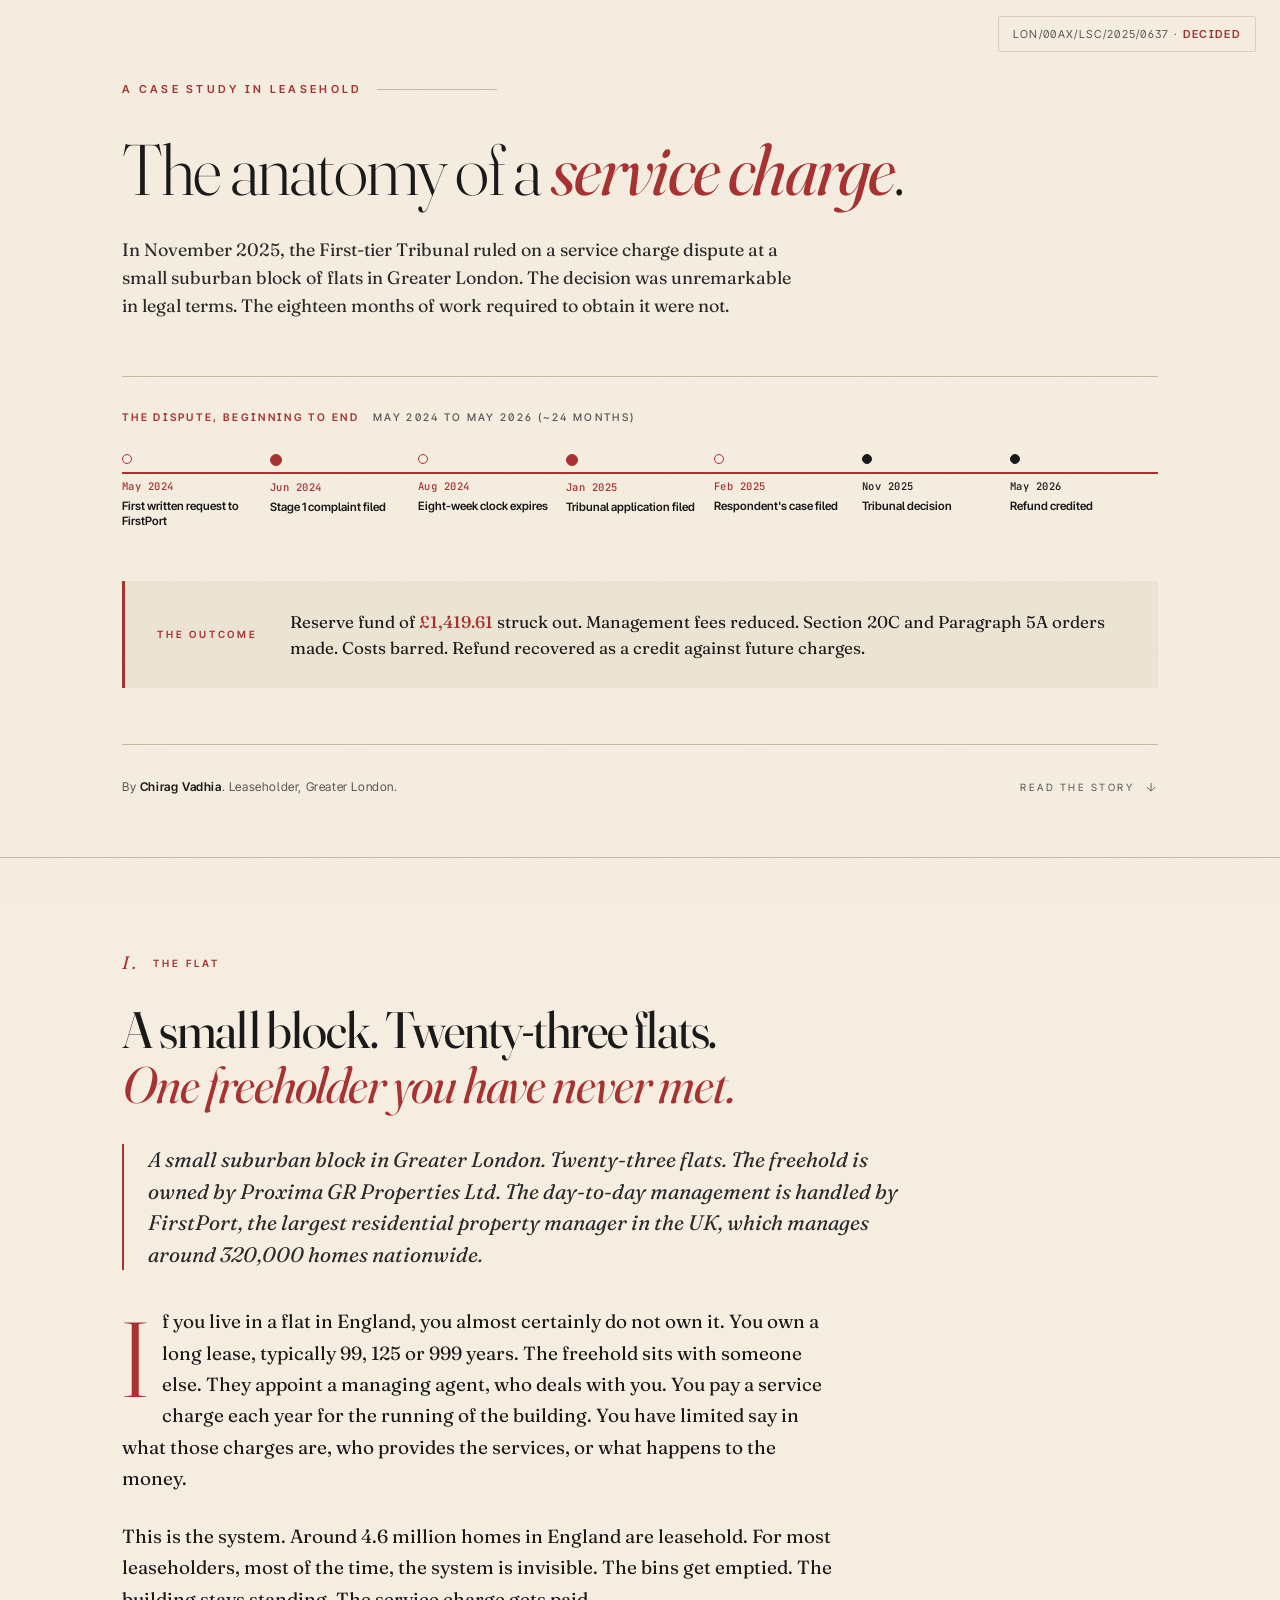
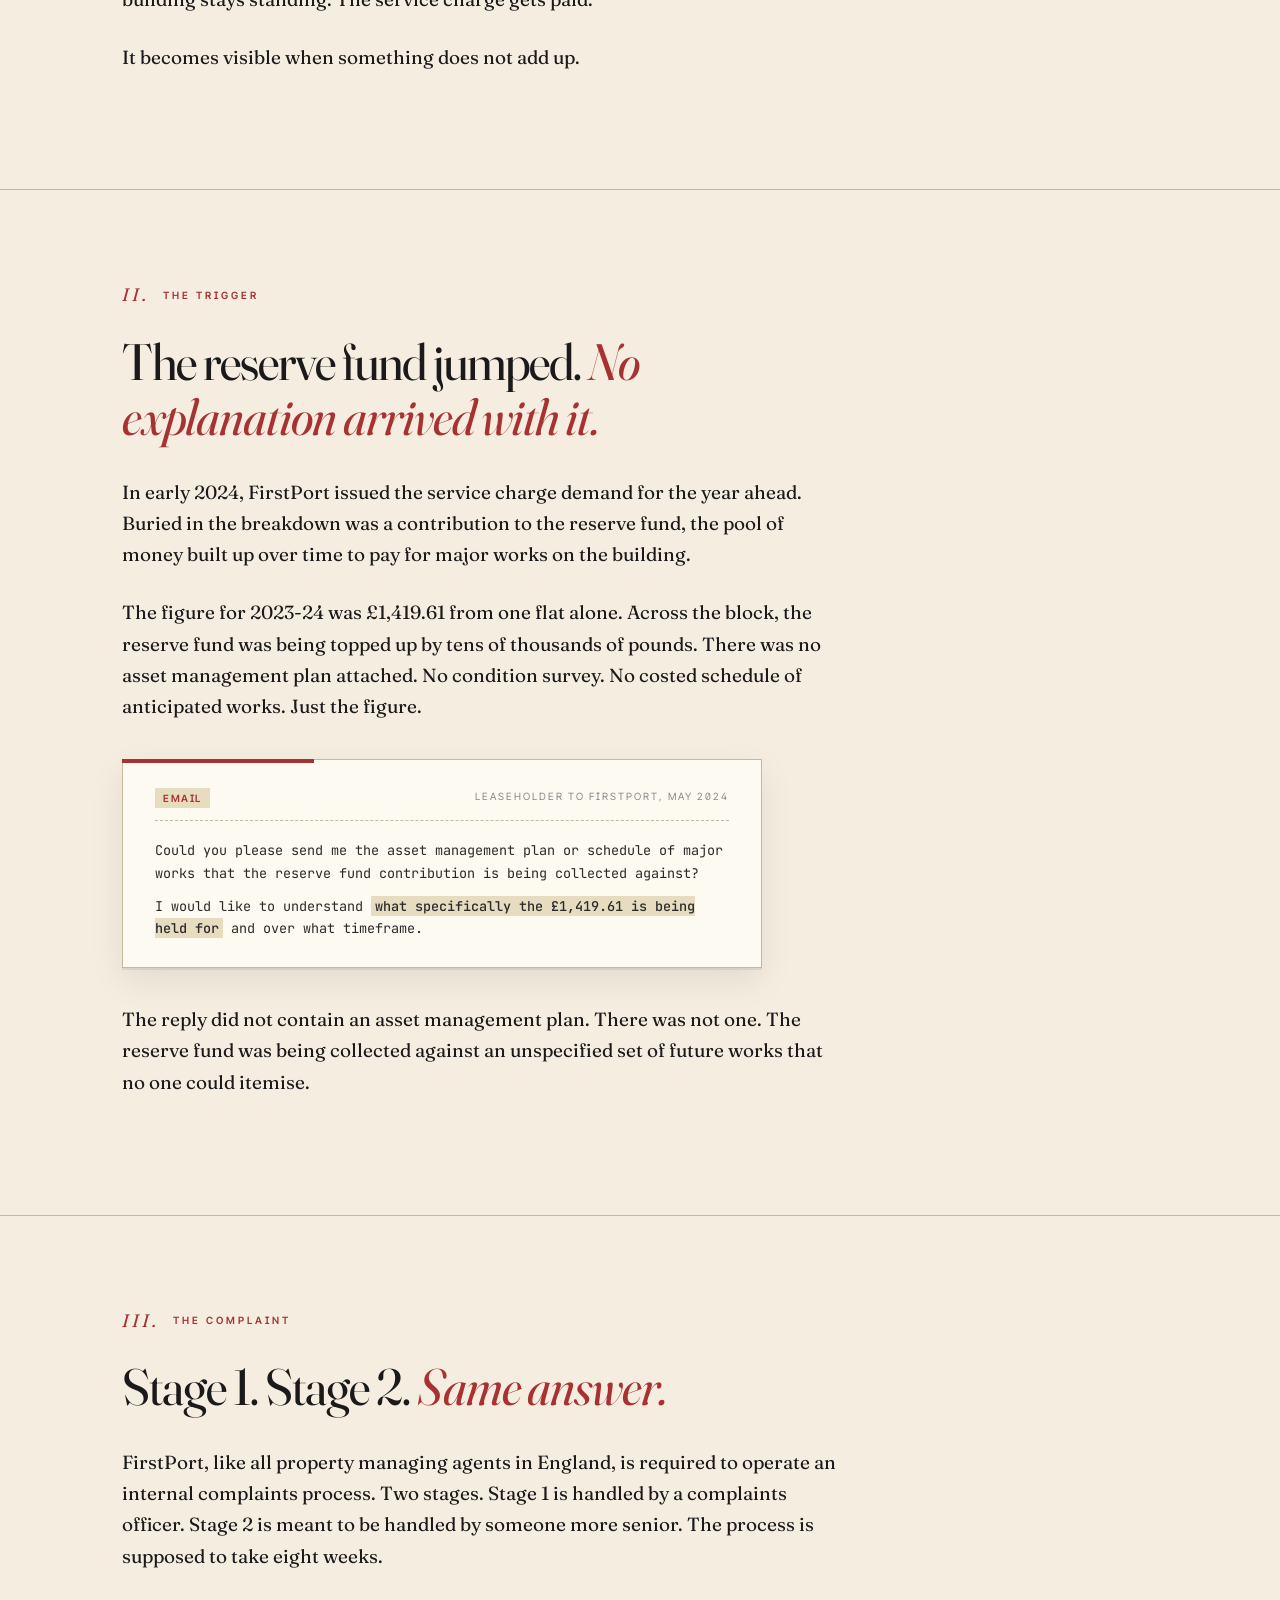
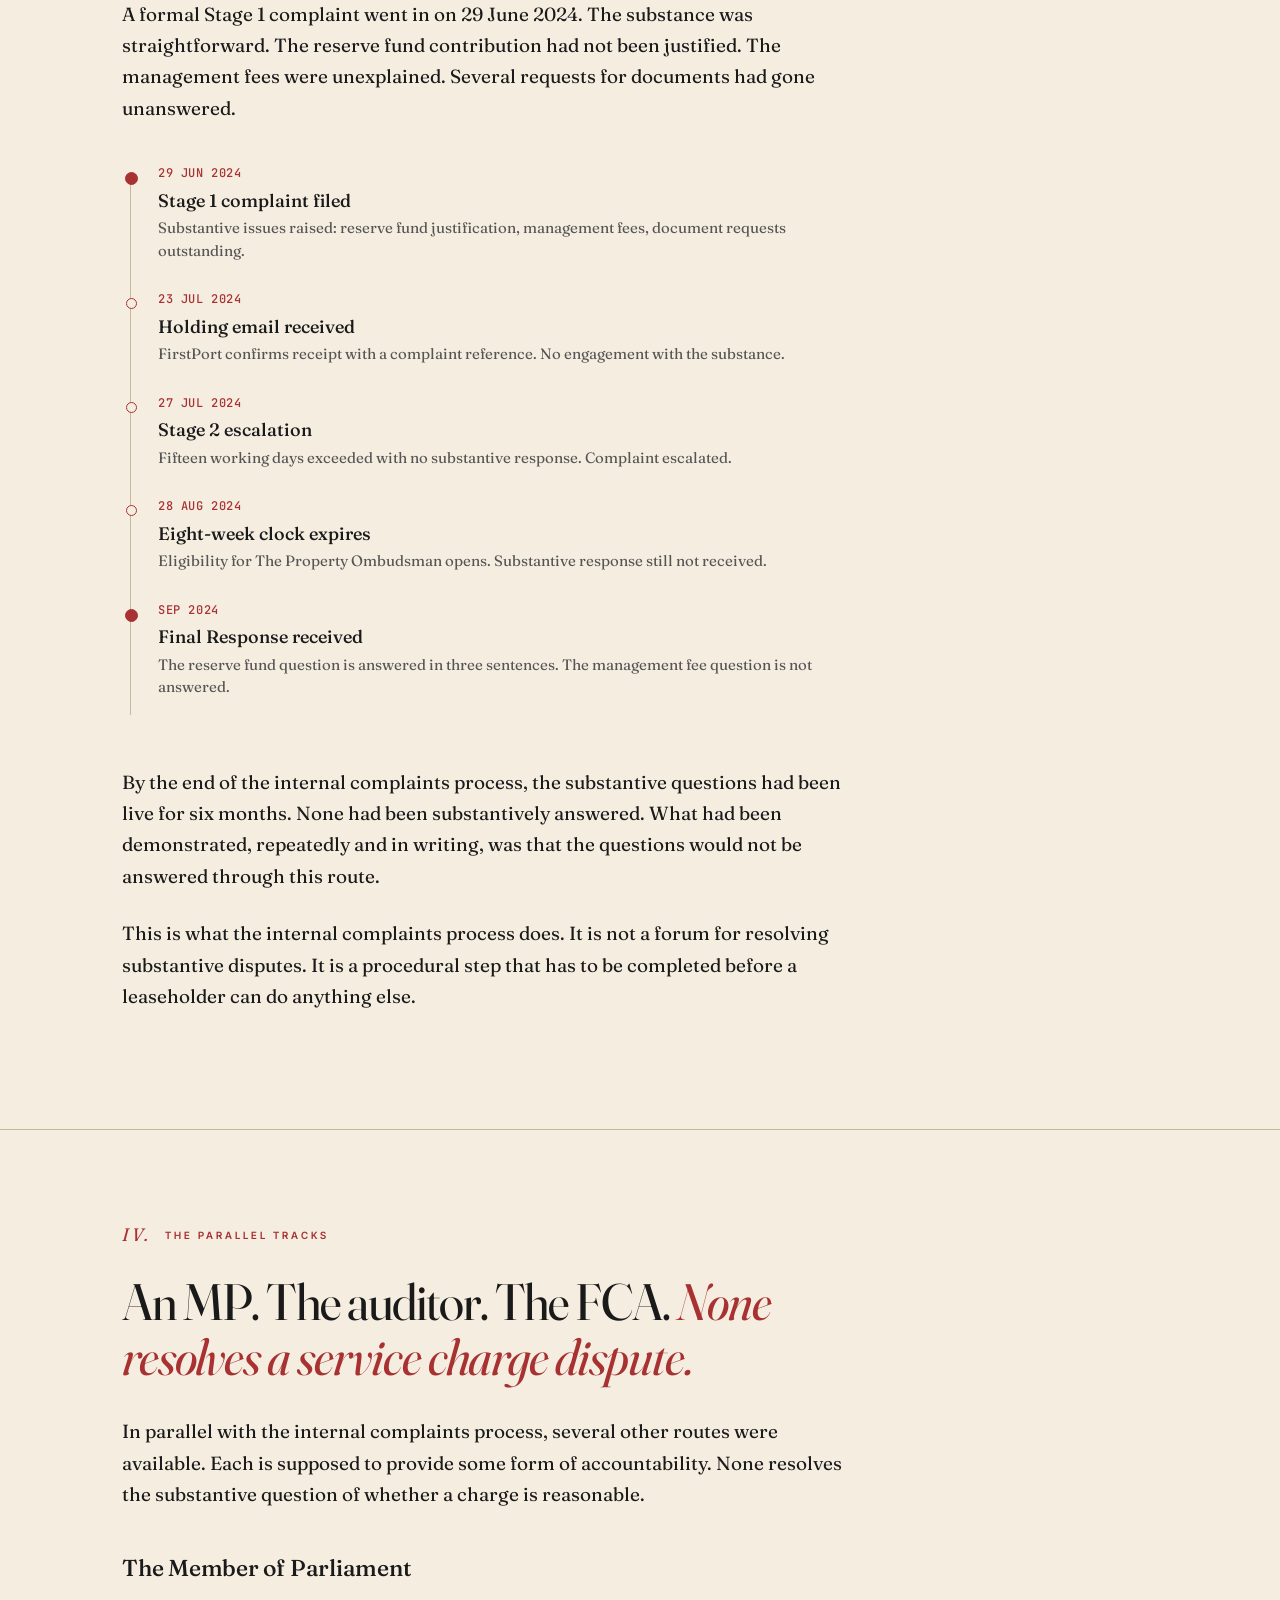
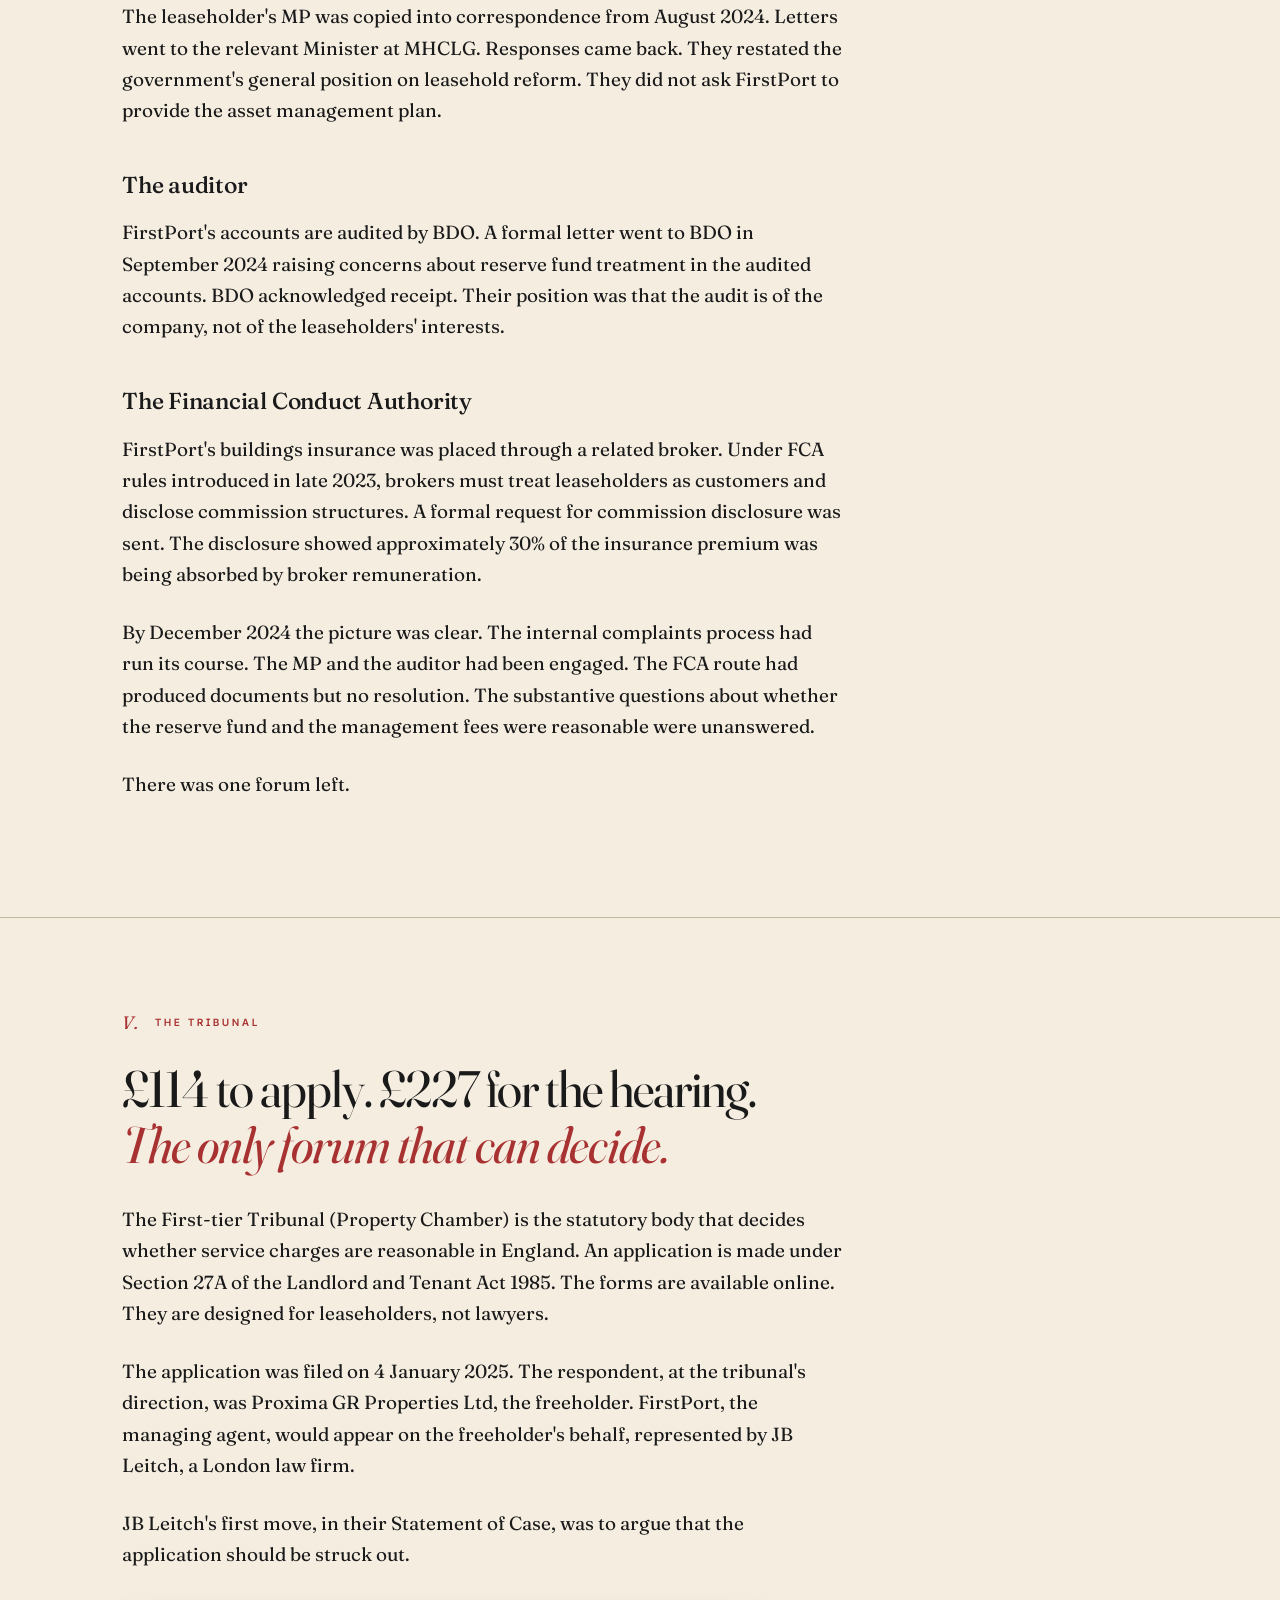
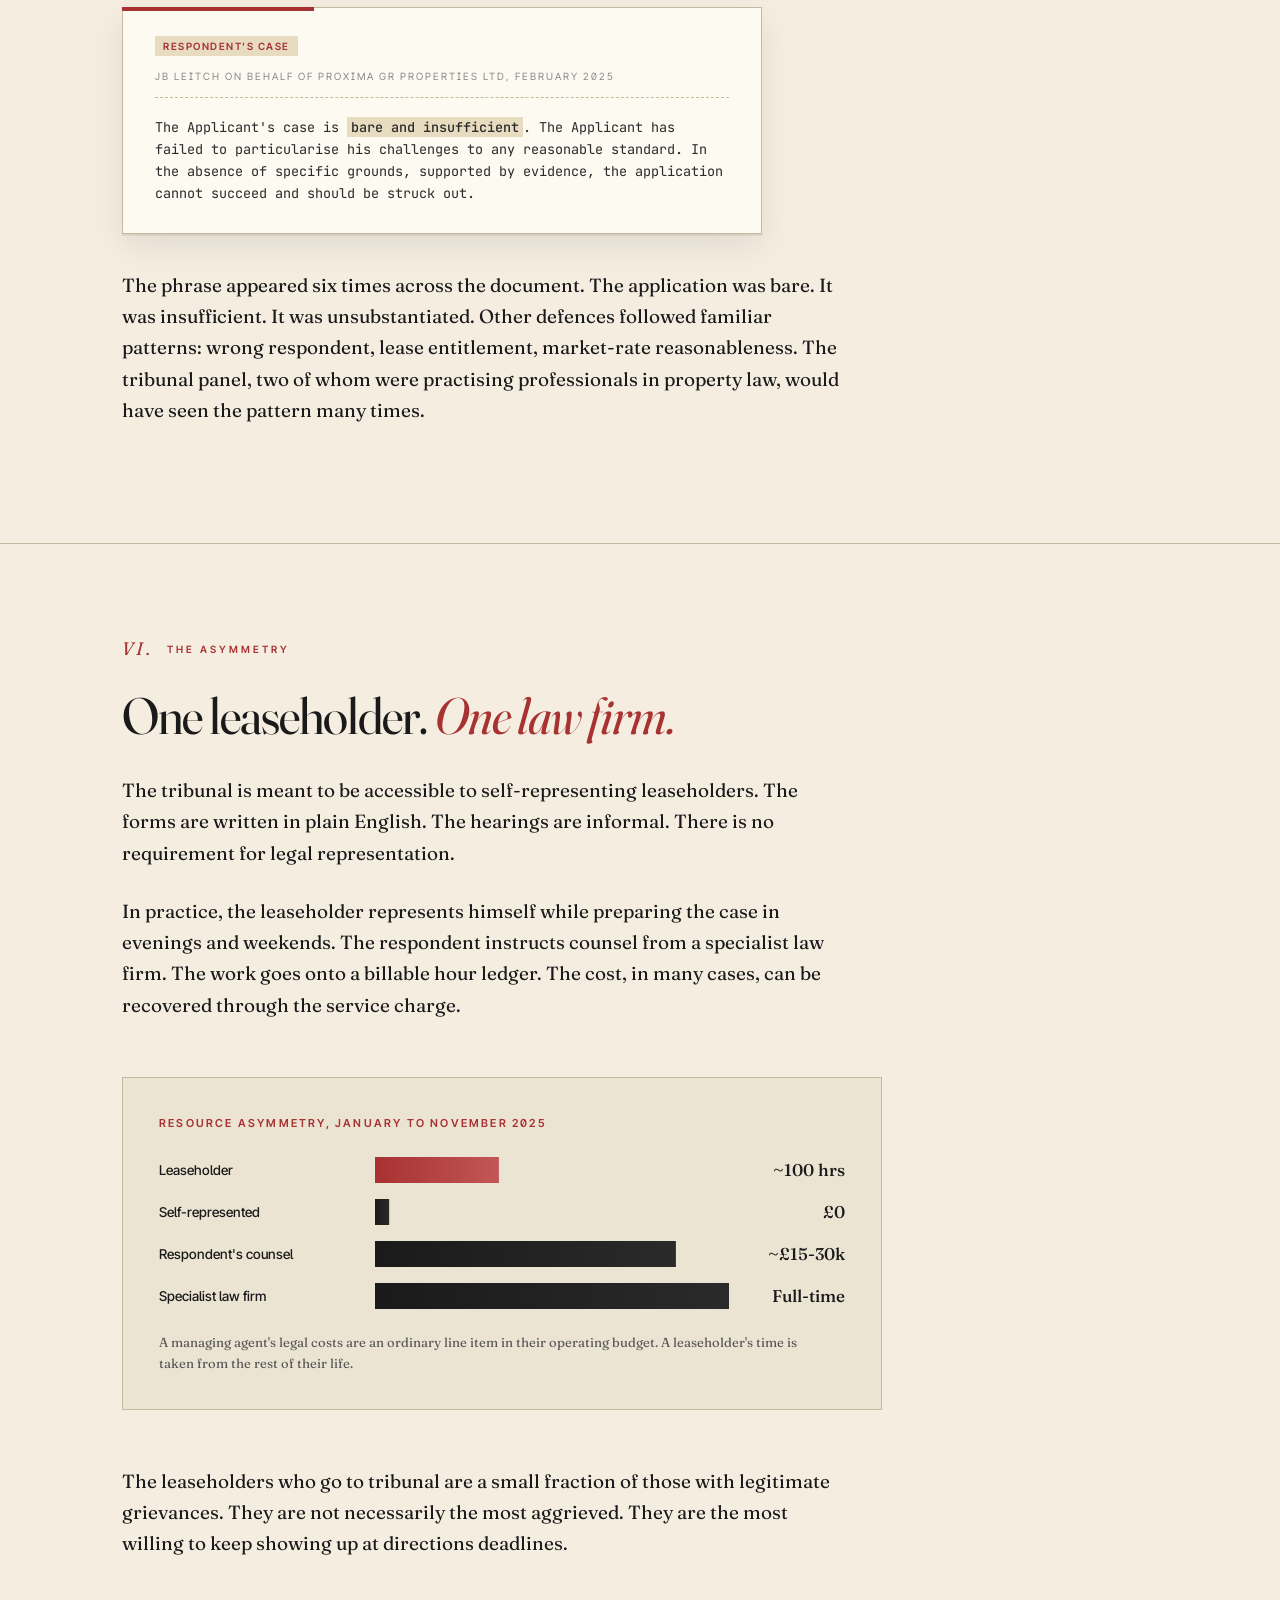
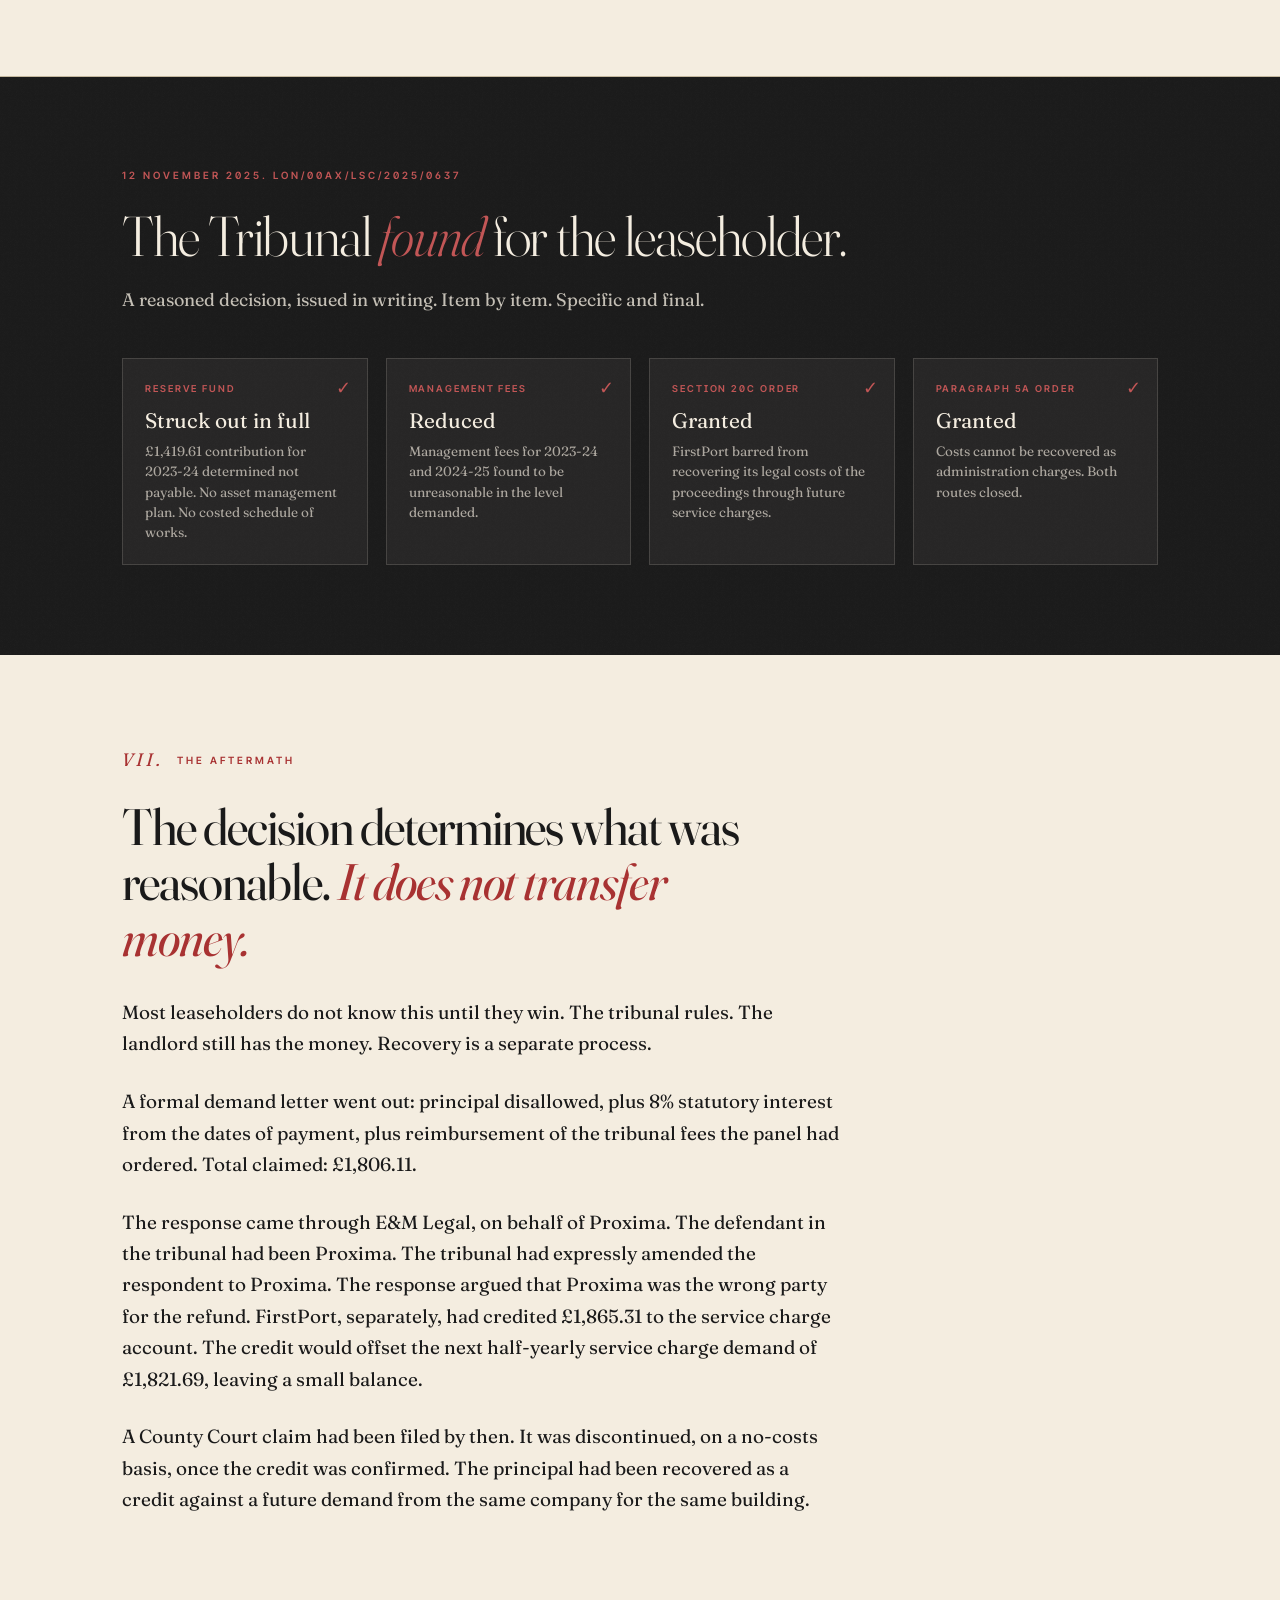
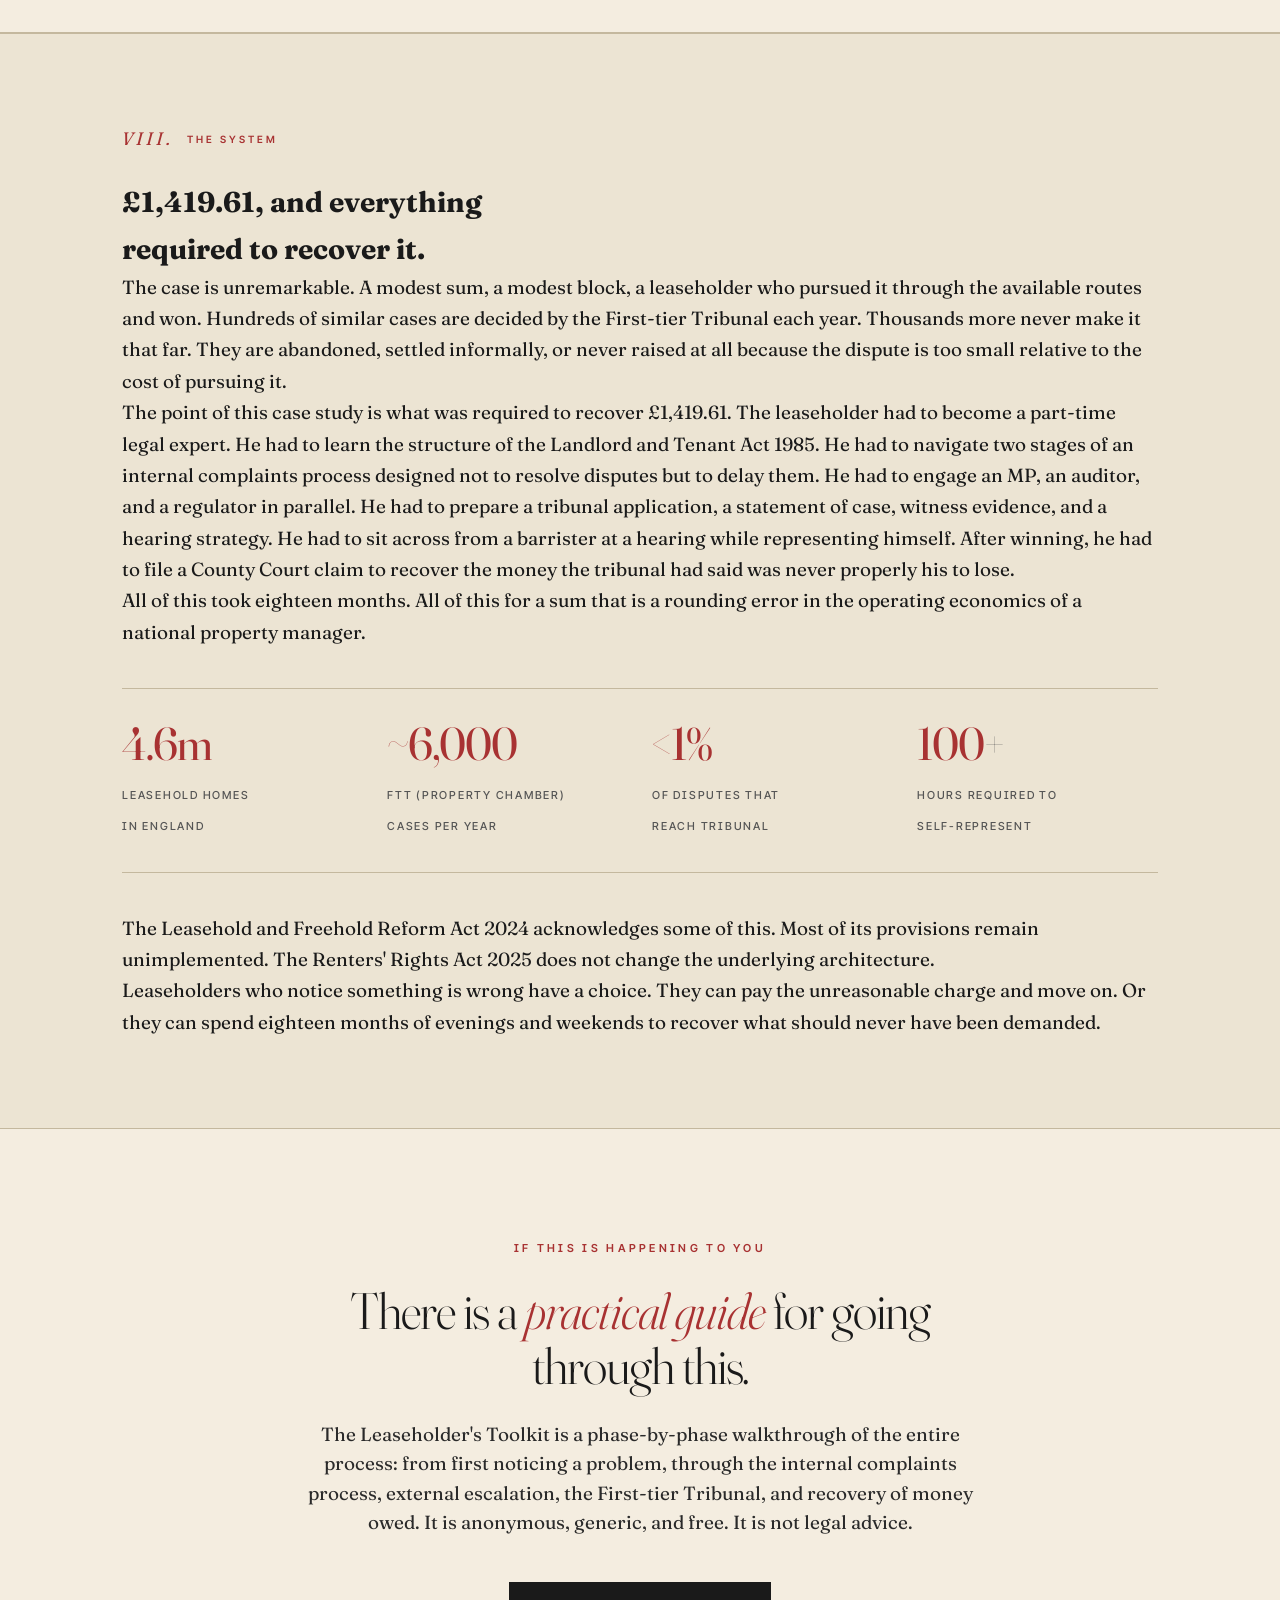
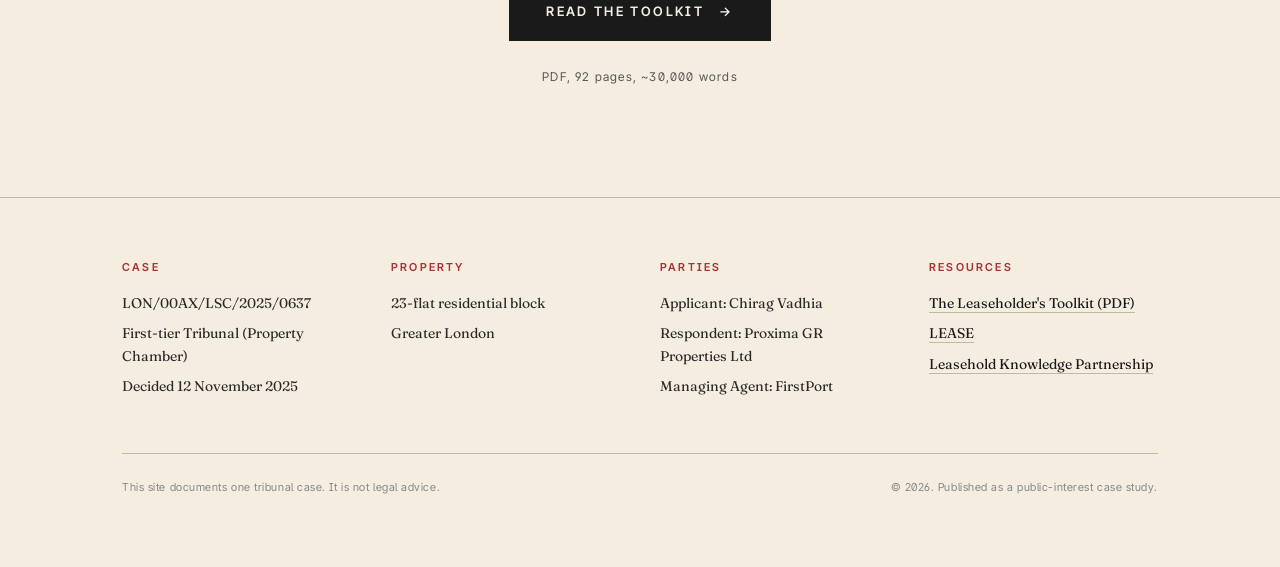
==== index.html @ 9896ccf7 "Initial website upload" ====
<!DOCTYPE html>
<html lang="en">
<head>
<meta charset="UTF-8">
<meta name="viewport" content="width=device-width, initial-scale=1.0">
<meta name="color-scheme" content="light">
<meta name="theme-color" content="#f4ede0">
<meta name="supported-color-schemes" content="light">
<title>The Anatomy of a Service Charge: Chirag Vadhia v Proxima GR Properties Ltd</title>
<meta name="description" content="A leaseholder, a managing agent, a tribunal. The 18-month story of one service charge dispute and what it reveals about leasehold in England.">

<link rel="preconnect" href="https://fonts.googleapis.com">
<link rel="preconnect" href="https://fonts.gstatic.com" crossorigin>
<link href="https://fonts.googleapis.com/css2?family=Fraunces:ital,opsz,wght@0,9..144,300;0,9..144,400;0,9..144,500;0,9..144,700;0,9..144,900;1,9..144,400&family=JetBrains+Mono:wght@400;500&family=Inter+Tight:wght@400;500;600;700&display=swap" rel="stylesheet">

<style>
:root {
  color-scheme: light only;
  --paper: #f4ede0;
  --paper-dim: #ece4d3;
  --ink: #1a1a1a;
  --ink-soft: #2a2a2a;
  --ink-fade: #555;
  --ink-faint: #888;
  --rule: #c4b89e;
  --rule-faint: #d8cfb8;
  --accent: #a83232;
  --accent-soft: #c25656;
  --highlight: #e8dcc0;
  --shadow: rgba(20, 15, 5, 0.08);
  --container: 1100px;
}

* { margin: 0; padding: 0; box-sizing: border-box; }

html {
  scroll-behavior: smooth;
  -webkit-font-smoothing: antialiased;
  -moz-osx-font-smoothing: grayscale;
  color-scheme: light only;
  background: #f4ede0;
}

body {
  font-family: 'Fraunces', Georgia, serif;
  background: #f4ede0;
  color: #1a1a1a;
  font-size: 19px;
  line-height: 1.65;
  font-weight: 400;
  font-feature-settings: "ss01", "ss02";
  overflow-x: hidden;
}

body::before {
  content: '';
  position: fixed;
  inset: 0;
  background-image: url("data:image/svg+xml,%3Csvg xmlns='http://www.w3.org/2000/svg' width='200' height='200'%3E%3Cfilter id='n'%3E%3CfeTurbulence baseFrequency='0.85' numOctaves='3' stitchTiles='stitch'/%3E%3CfeColorMatrix values='0 0 0 0 0.4 0 0 0 0 0.35 0 0 0 0 0.25 0 0 0 0.06 0'/%3E%3C/filter%3E%3Crect width='100%25' height='100%25' filter='url(%23n)'/%3E%3C/svg%3E");
  pointer-events: none;
  z-index: 1;
  opacity: 0.5;
}

.container {
  max-width: var(--container);
  margin: 0 auto;
  padding: 0 32px;
  position: relative;
  z-index: 2;
}

.progress-rail {
  position: fixed;
  top: 0; left: 0; right: 0;
  height: 2px;
  background: transparent;
  z-index: 100;
}

.progress-bar {
  height: 100%;
  background: var(--accent);
  width: 0%;
  transition: width 0.1s linear;
}

.nav {
  position: fixed;
  top: 16px;
  right: 24px;
  z-index: 50;
  font-family: 'Inter Tight', sans-serif;
  font-size: 11px;
  letter-spacing: 0.12em;
  text-transform: uppercase;
  color: var(--ink-fade);
  background: rgba(244, 237, 224, 0.85);
  backdrop-filter: blur(8px);
  padding: 8px 14px;
  border: 1px solid var(--rule-faint);
  border-radius: 2px;
}

.nav .case-ref { color: var(--accent); font-weight: 600; }

/* HERO with timeline at top */
.hero {
  padding: 80px 0 60px;
  position: relative;
  z-index: 2;
  border-bottom: 1px solid var(--rule);
}

.hero-eyebrow {
  font-family: 'Inter Tight', sans-serif;
  font-size: 11px;
  letter-spacing: 0.3em;
  text-transform: uppercase;
  color: var(--accent);
  margin-bottom: 36px;
  font-weight: 600;
  display: flex;
  align-items: center;
  gap: 14px;
}

.hero-eyebrow::after {
  content: '';
  flex: 1;
  height: 1px;
  background: var(--rule);
  max-width: 120px;
}

.hero h1 {
  font-family: 'Fraunces', serif;
  font-size: clamp(40px, 5.6vw, 84px);
  font-weight: 300;
  line-height: 0.98;
  letter-spacing: -0.025em;
  margin-bottom: 32px;
  font-variation-settings: "opsz" 144;
  max-width: 22ch;
}

.hero h1 .em {
  font-style: italic;
  font-weight: 400;
  color: var(--accent);
}

.hero-deck {
  font-size: clamp(17px, 1.4vw, 21px);
  line-height: 1.55;
  max-width: 56ch;
  color: var(--ink-soft);
  font-weight: 400;
  margin-bottom: 56px;
}

/* HORIZONTAL TIMELINE */
.hero-timeline {
  margin: 56px 0 44px;
  padding-top: 32px;
  border-top: 1px solid var(--rule);
}

.hero-timeline-label {
  font-family: 'Inter Tight', sans-serif;
  font-size: 10.5px;
  letter-spacing: 0.22em;
  text-transform: uppercase;
  color: var(--accent);
  font-weight: 600;
  margin-bottom: 28px;
  display: flex;
  align-items: center;
  gap: 14px;
  flex-wrap: wrap;
}

.hero-timeline-label .duration {
  color: var(--ink-fade);
  font-weight: 500;
}

.htl-track {
  position: relative;
  padding: 0 0 8px;
}

.htl-line {
  position: absolute;
  top: 18px;
  left: 0;
  right: 0;
  height: 2px;
  background: var(--rule);
}

.htl-line-progress {
  position: absolute;
  top: 18px;
  left: 0;
  height: 2px;
  background: var(--accent);
  width: 0;
  transition: width 1.6s cubic-bezier(0.16, 1, 0.3, 1) 0.4s;
}

.htl-events {
  display: grid;
  grid-template-columns: repeat(7, 1fr);
  position: relative;
  gap: 0;
}

.htl-event {
  position: relative;
  padding-top: 0;
  text-align: left;
  opacity: 0;
  transform: translateY(8px);
  transition: opacity 0.6s ease, transform 0.6s ease;
}

.htl-track.active .htl-event { opacity: 1; transform: translateY(0); }

.htl-track.active .htl-event:nth-child(1) { transition-delay: 0.6s; }
.htl-track.active .htl-event:nth-child(2) { transition-delay: 0.8s; }
.htl-track.active .htl-event:nth-child(3) { transition-delay: 1.0s; }
.htl-track.active .htl-event:nth-child(4) { transition-delay: 1.2s; }
.htl-track.active .htl-event:nth-child(5) { transition-delay: 1.4s; }
.htl-track.active .htl-event:nth-child(6) { transition-delay: 1.6s; }
.htl-track.active .htl-event:nth-child(7) { transition-delay: 1.8s; }

.htl-dot {
  width: 10px;
  height: 10px;
  border-radius: 50%;
  background: var(--paper);
  border: 1.5px solid var(--accent);
  margin-bottom: 14px;
  margin-left: 0;
  position: relative;
  z-index: 2;
}

.htl-event.major .htl-dot {
  background: var(--accent);
  width: 12px;
  height: 12px;
  margin-bottom: 13px;
}

.htl-event.outcome .htl-dot {
  background: var(--ink);
  border-color: var(--ink);
}

.htl-date {
  font-family: 'JetBrains Mono', monospace;
  font-size: 10.5px;
  color: var(--accent);
  font-weight: 500;
  letter-spacing: 0.04em;
  margin-bottom: 4px;
  display: block;
}

.htl-event.outcome .htl-date { color: var(--ink); }

.htl-event-label {
  font-family: 'Inter Tight', sans-serif;
  font-size: 11.5px;
  font-weight: 600;
  line-height: 1.3;
  color: var(--ink);
  padding-right: 16px;
}

.hero-conclusion {
  margin-top: 8px;
  padding: 28px 32px;
  background: var(--paper-dim);
  border-left: 3px solid var(--accent);
  display: grid;
  grid-template-columns: auto 1fr;
  gap: 32px;
  align-items: center;
}

.hero-conclusion-label {
  font-family: 'Inter Tight', sans-serif;
  font-size: 10px;
  letter-spacing: 0.28em;
  text-transform: uppercase;
  color: var(--accent);
  font-weight: 600;
}

.hero-conclusion-text {
  font-family: 'Fraunces', serif;
  font-size: 17px;
  line-height: 1.5;
  color: var(--ink);
  font-weight: 400;
}

.hero-conclusion-text .figure {
  color: var(--accent);
  font-weight: 500;
}

.hero-byline {
  margin-top: 56px;
  padding-top: 32px;
  border-top: 1px solid var(--rule);
  font-family: 'Inter Tight', sans-serif;
  font-size: 12px;
  letter-spacing: 0.05em;
  color: var(--ink-fade);
  display: flex;
  justify-content: space-between;
  flex-wrap: wrap;
  gap: 16px;
  align-items: center;
}

.hero-byline strong { color: var(--ink); font-weight: 600; }

.scroll-cue {
  font-family: 'Inter Tight', sans-serif;
  font-size: 10px;
  letter-spacing: 0.25em;
  text-transform: uppercase;
  color: var(--ink-fade);
  display: flex;
  align-items: center;
  gap: 10px;
  animation: pulse 2.4s ease-in-out infinite;
}

.scroll-cue svg { width: 14px; height: 14px; }

@keyframes pulse {
  0%, 100% { opacity: 0.4; }
  50% { opacity: 1; }
}

/* ARTICLE BODY */
.section {
  padding: 90px 0;
  position: relative;
  z-index: 2;
  border-bottom: 1px solid var(--rule);
}

.section.tight { padding: 60px 0; }

.section-mark {
  font-family: 'Inter Tight', sans-serif;
  font-size: 10px;
  letter-spacing: 0.3em;
  text-transform: uppercase;
  color: var(--accent);
  font-weight: 600;
  margin-bottom: 24px;
  display: flex;
  align-items: center;
  gap: 14px;
}

.section-mark .num {
  font-family: 'Fraunces', serif;
  font-style: italic;
  font-size: 18px;
  font-weight: 400;
  color: var(--accent);
}

.section h2 {
  font-family: 'Fraunces', serif;
  font-size: clamp(32px, 4vw, 52px);
  font-weight: 400;
  line-height: 1.08;
  letter-spacing: -0.02em;
  margin-bottom: 32px;
  max-width: 22ch;
  font-variation-settings: "opsz" 144;
}

.section h2 em { font-style: italic; color: var(--accent); }

.section h3 {
  font-family: 'Fraunces', serif;
  font-size: clamp(20px, 1.8vw, 26px);
  font-weight: 500;
  line-height: 1.25;
  margin-top: 44px;
  margin-bottom: 18px;
  letter-spacing: -0.01em;
  max-width: 30ch;
}

.section .lede {
  font-size: 21px;
  line-height: 1.5;
  font-weight: 400;
  font-style: italic;
  max-width: 38em;
  color: var(--ink-soft);
  margin-bottom: 36px;
  border-left: 2px solid var(--accent);
  padding-left: 24px;
}

.section p {
  max-width: 38em;
  margin-bottom: 1.4em;
  font-size: 19px;
  line-height: 1.65;
}

.section p strong { font-weight: 600; }
.section p em { font-style: italic; }

.section p a {
  color: var(--accent);
  text-decoration: none;
  border-bottom: 1px solid var(--accent-soft);
  transition: background 0.2s;
}

.section p a:hover { background: var(--highlight); }

.dropcap::first-letter {
  font-family: 'Fraunces', serif;
  font-size: 5.6em;
  font-weight: 300;
  float: left;
  line-height: 0.85;
  margin: 8px 12px 0 -2px;
  color: var(--accent);
  font-variation-settings: "opsz" 144;
}

/* DOCUMENT CARDS */
.doc-card {
  background: #fdfaf2;
  border: 1px solid var(--rule);
  box-shadow: 0 2px 0 var(--shadow), 0 12px 32px var(--shadow);
  padding: 28px 32px;
  margin: 36px 0;
  max-width: 640px;
  position: relative;
  font-family: 'JetBrains Mono', monospace;
  font-size: 13.5px;
  line-height: 1.65;
  color: var(--ink-soft);
}

.doc-card::before {
  content: '';
  position: absolute;
  top: -1px; left: -1px; right: -1px;
  height: 4px;
  background: linear-gradient(90deg, var(--accent) 0%, var(--accent) 30%, transparent 30%);
}

.doc-card .doc-meta {
  font-family: 'Inter Tight', sans-serif;
  font-size: 10px;
  letter-spacing: 0.2em;
  text-transform: uppercase;
  color: var(--ink-faint);
  margin-bottom: 18px;
  padding-bottom: 12px;
  border-bottom: 1px dashed var(--rule);
  display: flex;
  justify-content: space-between;
  flex-wrap: wrap;
  gap: 12px;
}

.doc-card .doc-meta .doc-tag {
  background: var(--highlight);
  padding: 2px 8px;
  font-weight: 600;
  color: var(--accent);
  letter-spacing: 0.15em;
}

.doc-card p { margin-bottom: 0.8em; max-width: none; font-size: 13.5px; }
.doc-card p:last-child { margin-bottom: 0; }

.doc-card .highlight-text {
  background: var(--highlight);
  padding: 1px 4px;
  font-weight: 500;
}

/* STATS / FIGURE BLOCKS */
.fig-row {
  display: grid;
  grid-template-columns: repeat(auto-fit, minmax(180px, 1fr));
  gap: 24px;
  margin: 40px 0;
  padding: 32px 0;
  border-top: 1px solid var(--rule);
  border-bottom: 1px solid var(--rule);
}

.fig { font-family: 'Fraunces', serif; }

.fig .figure {
  font-size: clamp(36px, 3.6vw, 48px);
  font-weight: 400;
  line-height: 1;
  letter-spacing: -0.02em;
  display: block;
  margin-bottom: 10px;
  color: var(--accent);
  font-variation-settings: "opsz" 144;
}

.fig .label {
  font-family: 'Inter Tight', sans-serif;
  font-size: 11px;
  letter-spacing: 0.16em;
  text-transform: uppercase;
  color: var(--ink-fade);
  font-weight: 500;
  line-height: 1.4;
}

/* VERTICAL TIMELINE (in body) */
.timeline {
  margin: 40px 0;
  position: relative;
  max-width: 720px;
}

.timeline::before {
  content: '';
  position: absolute;
  left: 8px;
  top: 12px;
  bottom: 12px;
  width: 1px;
  background: var(--rule);
}

.tl-item {
  position: relative;
  padding-left: 36px;
  padding-bottom: 28px;
}

.tl-item::before {
  content: '';
  position: absolute;
  left: 4px;
  top: 8px;
  width: 9px;
  height: 9px;
  border-radius: 50%;
  background: var(--paper);
  border: 1.5px solid var(--accent);
}

.tl-item.major::before {
  background: var(--accent);
  width: 11px;
  height: 11px;
  left: 3px;
}

.tl-date {
  font-family: 'JetBrains Mono', monospace;
  font-size: 12px;
  color: var(--accent);
  font-weight: 500;
  letter-spacing: 0.05em;
  margin-bottom: 4px;
  display: block;
}

.tl-event {
  font-family: 'Fraunces', serif;
  font-size: 18px;
  line-height: 1.4;
  font-weight: 500;
  margin-bottom: 4px;
}

.tl-detail {
  font-size: 15px;
  color: var(--ink-fade);
  line-height: 1.5;
}

/* ASYMMETRY */
.asymmetry {
  margin: 56px 0;
  padding: 36px;
  background: var(--paper-dim);
  border: 1px solid var(--rule);
  position: relative;
  max-width: 760px;
}

.asym-title {
  font-family: 'Inter Tight', sans-serif;
  font-size: 11px;
  letter-spacing: 0.2em;
  text-transform: uppercase;
  color: var(--accent);
  font-weight: 600;
  margin-bottom: 24px;
}

.asym-row {
  display: grid;
  grid-template-columns: 200px 1fr 100px;
  gap: 16px;
  align-items: center;
  margin-bottom: 14px;
  font-family: 'Inter Tight', sans-serif;
}

.asym-label {
  font-size: 13.5px;
  font-weight: 500;
  color: var(--ink);
}

.asym-bar {
  height: 26px;
  background: linear-gradient(90deg, var(--accent), var(--accent-soft));
  position: relative;
  transform-origin: left;
  transform: scaleX(0);
  transition: transform 1.4s cubic-bezier(0.16, 1, 0.3, 1);
}

.asym-bar.them {
  background: linear-gradient(90deg, var(--ink), var(--ink-soft));
}

.asym-row.visible .asym-bar { transform: scaleX(var(--scale, 1)); }

.asym-figure {
  font-family: 'Fraunces', serif;
  font-size: 17px;
  font-weight: 500;
  color: var(--ink);
  text-align: right;
}

.asym-caption {
  font-size: 13px;
  color: var(--ink-fade);
  margin-top: 22px;
  line-height: 1.55;
  max-width: 50em;
  font-family: 'Fraunces', serif;
}

/* DECISION BLOCK */
.decision {
  background: var(--ink);
  color: var(--paper);
  padding: 90px 0;
  position: relative;
  z-index: 2;
}

.decision::before {
  content: '';
  position: absolute;
  inset: 0;
  background-image: url("data:image/svg+xml,%3Csvg xmlns='http://www.w3.org/2000/svg' width='200' height='200'%3E%3Cfilter id='n'%3E%3CfeTurbulence baseFrequency='0.85' numOctaves='3' stitchTiles='stitch'/%3E%3CfeColorMatrix values='0 0 0 0 1 0 0 0 0 1 0 0 0 0 1 0 0 0 0.04 0'/%3E%3C/filter%3E%3Crect width='100%25' height='100%25' filter='url(%23n)'/%3E%3C/svg%3E");
  pointer-events: none;
  opacity: 0.6;
}

.decision-mark {
  font-family: 'Inter Tight', sans-serif;
  font-size: 10px;
  letter-spacing: 0.3em;
  text-transform: uppercase;
  color: var(--accent-soft);
  font-weight: 600;
  margin-bottom: 22px;
  position: relative;
}

.decision h2 {
  font-family: 'Fraunces', serif;
  font-size: clamp(34px, 4.4vw, 56px);
  font-weight: 300;
  line-height: 1.08;
  letter-spacing: -0.02em;
  margin-bottom: 20px;
  font-variation-settings: "opsz" 144;
  position: relative;
  max-width: 24ch;
}

.decision h2 em {
  font-style: italic;
  color: var(--accent-soft);
}

.decision-deck {
  font-size: 18px;
  line-height: 1.55;
  max-width: 38em;
  color: rgba(244, 237, 224, 0.78);
  margin-bottom: 44px;
  position: relative;
}

.findings {
  display: grid;
  grid-template-columns: repeat(auto-fit, minmax(240px, 1fr));
  gap: 18px;
  position: relative;
}

.finding {
  background: rgba(244, 237, 224, 0.05);
  border: 1px solid rgba(244, 237, 224, 0.15);
  padding: 22px;
  position: relative;
}

.finding::before {
  content: '✓';
  position: absolute;
  top: 14px;
  right: 16px;
  font-family: 'Fraunces', serif;
  font-size: 18px;
  color: var(--accent-soft);
}

.finding-tag {
  font-family: 'Inter Tight', sans-serif;
  font-size: 9.5px;
  letter-spacing: 0.2em;
  text-transform: uppercase;
  color: var(--accent-soft);
  font-weight: 600;
  margin-bottom: 10px;
}

.finding-headline {
  font-family: 'Fraunces', serif;
  font-size: 21px;
  line-height: 1.25;
  font-weight: 400;
  margin-bottom: 8px;
}

.finding-detail {
  font-size: 13.5px;
  line-height: 1.5;
  color: rgba(244, 237, 224, 0.65);
}

/* SYSTEM SECTION */
.system {
  background: var(--paper-dim);
  padding: 90px 0;
  position: relative;
  z-index: 2;
  border-top: 1px solid var(--rule);
  border-bottom: 1px solid var(--rule);
}

.system h2 { max-width: 18ch; }

/* CTA */
.cta-section {
  padding: 110px 0;
  text-align: center;
  position: relative;
  z-index: 2;
}

.cta-mark {
  font-family: 'Inter Tight', sans-serif;
  font-size: 11px;
  letter-spacing: 0.3em;
  text-transform: uppercase;
  color: var(--accent);
  font-weight: 600;
  margin-bottom: 26px;
}

.cta-section h2 {
  font-family: 'Fraunces', serif;
  font-size: clamp(32px, 4vw, 52px);
  font-weight: 300;
  line-height: 1.08;
  letter-spacing: -0.02em;
  margin: 0 auto 26px;
  max-width: 22ch;
  font-variation-settings: "opsz" 144;
}

.cta-section h2 em {
  font-style: italic;
  color: var(--accent);
}

.cta-section p {
  font-size: 19px;
  line-height: 1.55;
  max-width: 36em;
  margin: 0 auto 44px;
  color: var(--ink-soft);
}

.cta-button {
  display: inline-block;
  font-family: 'Inter Tight', sans-serif;
  font-size: 13px;
  letter-spacing: 0.18em;
  text-transform: uppercase;
  font-weight: 600;
  padding: 18px 36px;
  background: var(--ink);
  color: var(--paper);
  text-decoration: none;
  border: 1px solid var(--ink);
  transition: all 0.2s;
  position: relative;
}

.cta-button:hover {
  background: var(--accent);
  border-color: var(--accent);
}

.cta-button .arrow {
  display: inline-block;
  margin-left: 10px;
  transition: transform 0.2s;
}

.cta-button:hover .arrow { transform: translateX(4px); }

.cta-secondary {
  display: block;
  margin-top: 26px;
  font-family: 'Inter Tight', sans-serif;
  font-size: 12px;
  letter-spacing: 0.1em;
  color: var(--ink-fade);
  text-decoration: none;
}

.cta-secondary:hover { color: var(--accent); }

/* FOOTER */
footer {
  padding: 60px 0 70px;
  border-top: 1px solid var(--rule);
  background: var(--paper);
  position: relative;
  z-index: 2;
}

footer .foot-grid {
  display: grid;
  grid-template-columns: repeat(auto-fit, minmax(220px, 1fr));
  gap: 40px;
  margin-bottom: 48px;
}

footer h4 {
  font-family: 'Inter Tight', sans-serif;
  font-size: 11px;
  letter-spacing: 0.2em;
  text-transform: uppercase;
  color: var(--accent);
  font-weight: 600;
  margin-bottom: 16px;
}

footer p, footer li {
  font-size: 14px;
  line-height: 1.6;
  color: var(--ink-soft);
  margin-bottom: 8px;
  list-style: none;
}

footer a {
  color: var(--ink);
  text-decoration: none;
  border-bottom: 1px solid var(--rule);
}

footer a:hover {
  color: var(--accent);
  border-color: var(--accent);
}

.foot-rule {
  font-family: 'Inter Tight', sans-serif;
  font-size: 11px;
  color: var(--ink-faint);
  letter-spacing: 0.05em;
  padding-top: 24px;
  border-top: 1px solid var(--rule);
  display: flex;
  justify-content: space-between;
  flex-wrap: wrap;
  gap: 16px;
}

/* ANIMATIONS */
.reveal {
  opacity: 0;
  transform: translateY(24px);
  transition: opacity 0.9s cubic-bezier(0.16, 1, 0.3, 1), transform 0.9s cubic-bezier(0.16, 1, 0.3, 1);
}

.reveal.visible { opacity: 1; transform: translateY(0); }

@media (max-width: 760px) {
  body { font-size: 17px; }
  .container { padding: 0 22px; }
  .section { padding: 60px 0; }
  .hero { padding: 50px 0 60px; }
  .hero h1 { font-size: 38px; max-width: 100%; }
  .hero-deck { font-size: 16px; }
  .section h2 { font-size: 30px; }
  .section p { font-size: 17px; }
  .nav { display: none; }
  .doc-card { padding: 20px; font-size: 12px; }
  .decision { padding: 60px 0; }
  .system { padding: 60px 0; }
  .asymmetry { padding: 22px; }
  .asym-row { grid-template-columns: 1fr; gap: 6px; }
  .asym-bar { height: 18px; }
  .asym-figure { text-align: left; }
  .cta-section { padding: 70px 0; }
  .htl-events { grid-template-columns: 1fr; gap: 20px; }
  .htl-line, .htl-line-progress { display: none; }
  .htl-event { padding-left: 22px; position: relative; }
  .htl-event .htl-dot { position: absolute; left: 0; top: 4px; margin: 0; }
  .hero-conclusion { grid-template-columns: 1fr; gap: 14px; padding: 22px; }
  .hero-byline { font-size: 11px; }
}

@media (min-width: 761px) and (max-width: 1100px) {
  .htl-event-label { font-size: 10.5px; padding-right: 8px; }
}

::selection { background: var(--accent); color: var(--paper); }

/* Force light styling regardless of user system preference.
   The design is built around cream paper. iOS sometimes auto-inverts
   colours on light sites with dark mode enabled. This prevents that. */
@media (prefers-color-scheme: dark) {
  :root {
    color-scheme: light only;
  }
  html, body {
    background: #f4ede0 !important;
    color: #1a1a1a !important;
  }
  .section, .hero, footer, .cta-section {
    background: #f4ede0 !important;
  }
  .system {
    background: #ece4d3 !important;
  }
  .decision {
    background: #1a1a1a !important;
    color: #f4ede0 !important;
  }
  .doc-card {
    background: #fdfaf2 !important;
    color: #2a2a2a !important;
  }
  .asymmetry, .hero-conclusion {
    background: #ece4d3 !important;
  }
  .nav {
    background: rgba(244, 237, 224, 0.85) !important;
    color: #555 !important;
  }
}
</style>
</head>
<body>

<div class="progress-rail"><div class="progress-bar" id="progressBar"></div></div>

<div class="nav">
  <span>LON/00AX/LSC/2025/0637</span> · <span class="case-ref">DECIDED</span>
</div>

<!-- HERO with timeline at top -->
<section class="hero">
  <div class="container">
    <div class="hero-eyebrow">A Case Study in Leasehold</div>
    <h1>The anatomy of a <span class="em">service charge</span>.</h1>
    <div class="hero-deck">
      In November 2025, the First-tier Tribunal ruled on a service charge dispute at a small suburban block of flats in Greater London. The decision was unremarkable in legal terms. The eighteen months of work required to obtain it were not.
    </div>

    <div class="hero-timeline">
      <div class="hero-timeline-label">
        <span>The dispute, beginning to end</span>
        <span class="duration">May 2024 to May 2026 (~24 months)</span>
      </div>

      <div class="htl-track" id="heroTrack">
        <div class="htl-line"></div>
        <div class="htl-line-progress" id="htlLineProgress"></div>

        <div class="htl-events">
          <div class="htl-event">
            <div class="htl-dot"></div>
            <span class="htl-date">May 2024</span>
            <div class="htl-event-label">First written request to FirstPort</div>
          </div>
          <div class="htl-event major">
            <div class="htl-dot"></div>
            <span class="htl-date">Jun 2024</span>
            <div class="htl-event-label">Stage 1 complaint filed</div>
          </div>
          <div class="htl-event">
            <div class="htl-dot"></div>
            <span class="htl-date">Aug 2024</span>
            <div class="htl-event-label">Eight-week clock expires</div>
          </div>
          <div class="htl-event major">
            <div class="htl-dot"></div>
            <span class="htl-date">Jan 2025</span>
            <div class="htl-event-label">Tribunal application filed</div>
          </div>
          <div class="htl-event">
            <div class="htl-dot"></div>
            <span class="htl-date">Feb 2025</span>
            <div class="htl-event-label">Respondent's case filed</div>
          </div>
          <div class="htl-event outcome">
            <div class="htl-dot"></div>
            <span class="htl-date">Nov 2025</span>
            <div class="htl-event-label">Tribunal decision</div>
          </div>
          <div class="htl-event outcome">
            <div class="htl-dot"></div>
            <span class="htl-date">May 2026</span>
            <div class="htl-event-label">Refund credited</div>
          </div>
        </div>
      </div>
    </div>

    <div class="hero-conclusion">
      <div class="hero-conclusion-label">The outcome</div>
      <div class="hero-conclusion-text">
        Reserve fund of <span class="figure">£1,419.61</span> struck out. Management fees reduced. Section 20C and Paragraph 5A orders made. Costs barred. Refund recovered as a credit against future charges.
      </div>
    </div>

    <div class="hero-byline">
      <span>By <strong>Chirag Vadhia</strong>. Leaseholder, Greater London.</span>
      <div class="scroll-cue">
        Read the story
        <svg viewBox="0 0 24 24" fill="none" stroke="currentColor" stroke-width="1.5">
          <path d="M12 5v14M5 12l7 7 7-7"/>
        </svg>
      </div>
    </div>
  </div>
</section>

<!-- 1. THE FLAT -->
<section class="section">
  <div class="container">
    <div class="section-mark"><span class="num">i.</span> The flat</div>
    <h2>A small block. Twenty-three flats. <em>One freeholder you have never met.</em></h2>

    <p class="lede reveal">A small suburban block in Greater London. Twenty-three flats. The freehold is owned by Proxima GR Properties Ltd. The day-to-day management is handled by FirstPort, the largest residential property manager in the UK, which manages around 320,000 homes nationwide.</p>

    <p class="dropcap reveal">If you live in a flat in England, you almost certainly do not own it. You own a long lease, typically 99, 125 or 999 years. The freehold sits with someone else. They appoint a managing agent, who deals with you. You pay a service charge each year for the running of the building. You have limited say in what those charges are, who provides the services, or what happens to the money.</p>

    <p class="reveal">This is the system. Around 4.6 million homes in England are leasehold. For most leaseholders, most of the time, the system is invisible. The bins get emptied. The building stays standing. The service charge gets paid.</p>

    <p class="reveal">It becomes visible when something does not add up.</p>
  </div>
</section>

<!-- 2. THE TRIGGER -->
<section class="section">
  <div class="container">
    <div class="section-mark"><span class="num">ii.</span> The trigger</div>
    <h2>The reserve fund jumped. <em>No explanation arrived with it.</em></h2>

    <p class="reveal">In early 2024, FirstPort issued the service charge demand for the year ahead. Buried in the breakdown was a contribution to the reserve fund, the pool of money built up over time to pay for major works on the building.</p>

    <p class="reveal">The figure for 2023-24 was £1,419.61 from one flat alone. Across the block, the reserve fund was being topped up by tens of thousands of pounds. There was no asset management plan attached. No condition survey. No costed schedule of anticipated works. Just the figure.</p>

    <div class="doc-card reveal">
      <div class="doc-meta">
        <span class="doc-tag">EMAIL</span>
        <span>Leaseholder to FirstPort, May 2024</span>
      </div>
      <p>Could you please send me the asset management plan or schedule of major works that the reserve fund contribution is being collected against?</p>
      <p>I would like to understand <span class="highlight-text">what specifically the £1,419.61 is being held for</span> and over what timeframe.</p>
    </div>

    <p class="reveal">The reply did not contain an asset management plan. There was not one. The reserve fund was being collected against an unspecified set of future works that no one could itemise.</p>
  </div>
</section>

<!-- 3. THE COMPLAINT -->
<section class="section">
  <div class="container">
    <div class="section-mark"><span class="num">iii.</span> The complaint</div>
    <h2>Stage 1. Stage 2. <em>Same answer.</em></h2>

    <p class="reveal">FirstPort, like all property managing agents in England, is required to operate an internal complaints process. Two stages. Stage 1 is handled by a complaints officer. Stage 2 is meant to be handled by someone more senior. The process is supposed to take eight weeks.</p>

    <p class="reveal">A formal Stage 1 complaint went in on 29 June 2024. The substance was straightforward. The reserve fund contribution had not been justified. The management fees were unexplained. Several requests for documents had gone unanswered.</p>

    <div class="timeline reveal">
      <div class="tl-item major">
        <span class="tl-date">29 JUN 2024</span>
        <div class="tl-event">Stage 1 complaint filed</div>
        <div class="tl-detail">Substantive issues raised: reserve fund justification, management fees, document requests outstanding.</div>
      </div>
      <div class="tl-item">
        <span class="tl-date">23 JUL 2024</span>
        <div class="tl-event">Holding email received</div>
        <div class="tl-detail">FirstPort confirms receipt with a complaint reference. No engagement with the substance.</div>
      </div>
      <div class="tl-item">
        <span class="tl-date">27 JUL 2024</span>
        <div class="tl-event">Stage 2 escalation</div>
        <div class="tl-detail">Fifteen working days exceeded with no substantive response. Complaint escalated.</div>
      </div>
      <div class="tl-item">
        <span class="tl-date">28 AUG 2024</span>
        <div class="tl-event">Eight-week clock expires</div>
        <div class="tl-detail">Eligibility for The Property Ombudsman opens. Substantive response still not received.</div>
      </div>
      <div class="tl-item major">
        <span class="tl-date">SEP 2024</span>
        <div class="tl-event">Final Response received</div>
        <div class="tl-detail">The reserve fund question is answered in three sentences. The management fee question is not answered.</div>
      </div>
    </div>

    <p class="reveal">By the end of the internal complaints process, the substantive questions had been live for six months. None had been substantively answered. What had been demonstrated, repeatedly and in writing, was that the questions would not be answered through this route.</p>

    <p class="reveal">This is what the internal complaints process does. It is not a forum for resolving substantive disputes. It is a procedural step that has to be completed before a leaseholder can do anything else.</p>
  </div>
</section>

<!-- 4. THE PARALLEL TRACKS -->
<section class="section">
  <div class="container">
    <div class="section-mark"><span class="num">iv.</span> The parallel tracks</div>
    <h2>An MP. The auditor. The FCA. <em>None resolves a service charge dispute.</em></h2>

    <p class="reveal">In parallel with the internal complaints process, several other routes were available. Each is supposed to provide some form of accountability. None resolves the substantive question of whether a charge is reasonable.</p>

    <h3 class="reveal">The Member of Parliament</h3>
    <p class="reveal">The leaseholder's MP was copied into correspondence from August 2024. Letters went to the relevant Minister at MHCLG. Responses came back. They restated the government's general position on leasehold reform. They did not ask FirstPort to provide the asset management plan.</p>

    <h3 class="reveal">The auditor</h3>
    <p class="reveal">FirstPort's accounts are audited by BDO. A formal letter went to BDO in September 2024 raising concerns about reserve fund treatment in the audited accounts. BDO acknowledged receipt. Their position was that the audit is of the company, not of the leaseholders' interests.</p>

    <h3 class="reveal">The Financial Conduct Authority</h3>
    <p class="reveal">FirstPort's buildings insurance was placed through a related broker. Under FCA rules introduced in late 2023, brokers must treat leaseholders as customers and disclose commission structures. A formal request for commission disclosure was sent. The disclosure showed approximately 30% of the insurance premium was being absorbed by broker remuneration.</p>

    <p class="reveal">By December 2024 the picture was clear. The internal complaints process had run its course. The MP and the auditor had been engaged. The FCA route had produced documents but no resolution. The substantive questions about whether the reserve fund and the management fees were reasonable were unanswered.</p>

    <p class="reveal">There was one forum left.</p>
  </div>
</section>

<!-- 5. THE TRIBUNAL -->
<section class="section">
  <div class="container">
    <div class="section-mark"><span class="num">v.</span> The tribunal</div>
    <h2>£114 to apply. £227 for the hearing. <em>The only forum that can decide.</em></h2>

    <p class="reveal">The First-tier Tribunal (Property Chamber) is the statutory body that decides whether service charges are reasonable in England. An application is made under Section 27A of the Landlord and Tenant Act 1985. The forms are available online. They are designed for leaseholders, not lawyers.</p>

    <p class="reveal">The application was filed on 4 January 2025. The respondent, at the tribunal's direction, was Proxima GR Properties Ltd, the freeholder. FirstPort, the managing agent, would appear on the freeholder's behalf, represented by JB Leitch, a London law firm.</p>

    <p class="reveal">JB Leitch's first move, in their Statement of Case, was to argue that the application should be struck out.</p>

    <div class="doc-card reveal">
      <div class="doc-meta">
        <span class="doc-tag">RESPONDENT'S CASE</span>
        <span>JB Leitch on behalf of Proxima GR Properties Ltd, February 2025</span>
      </div>
      <p>The Applicant's case is <span class="highlight-text">bare and insufficient</span>. The Applicant has failed to particularise his challenges to any reasonable standard. In the absence of specific grounds, supported by evidence, the application cannot succeed and should be struck out.</p>
    </div>

    <p class="reveal">The phrase appeared six times across the document. The application was bare. It was insufficient. It was unsubstantiated. Other defences followed familiar patterns: wrong respondent, lease entitlement, market-rate reasonableness. The tribunal panel, two of whom were practising professionals in property law, would have seen the pattern many times.</p>
  </div>
</section>

<!-- 6. THE ASYMMETRY -->
<section class="section">
  <div class="container">
    <div class="section-mark"><span class="num">vi.</span> The asymmetry</div>
    <h2>One leaseholder. <em>One law firm.</em></h2>

    <p class="reveal">The tribunal is meant to be accessible to self-representing leaseholders. The forms are written in plain English. The hearings are informal. There is no requirement for legal representation.</p>

    <p class="reveal">In practice, the leaseholder represents himself while preparing the case in evenings and weekends. The respondent instructs counsel from a specialist law firm. The work goes onto a billable hour ledger. The cost, in many cases, can be recovered through the service charge.</p>

    <div class="asymmetry reveal">
      <div class="asym-title">Resource asymmetry, January to November 2025</div>

      <div class="asym-row">
        <div class="asym-label">Leaseholder</div>
        <div class="asym-bar" style="--scale: 0.35;"></div>
        <div class="asym-figure">~100 hrs</div>
      </div>
      <div class="asym-row">
        <div class="asym-label">Self-represented</div>
        <div class="asym-bar them" style="--scale: 0.04;"></div>
        <div class="asym-figure">£0</div>
      </div>
      <div class="asym-row">
        <div class="asym-label">Respondent's counsel</div>
        <div class="asym-bar them" style="--scale: 0.85;"></div>
        <div class="asym-figure">~£15-30k</div>
      </div>
      <div class="asym-row">
        <div class="asym-label">Specialist law firm</div>
        <div class="asym-bar them" style="--scale: 1.0;"></div>
        <div class="asym-figure">Full-time</div>
      </div>

      <div class="asym-caption">
        A managing agent's legal costs are an ordinary line item in their operating budget. A leaseholder's time is taken from the rest of their life.
      </div>
    </div>

    <p class="reveal">The leaseholders who go to tribunal are a small fraction of those with legitimate grievances. They are not necessarily the most aggrieved. They are the most willing to keep showing up at directions deadlines.</p>
  </div>
</section>

<!-- 7. THE DECISION -->
<section class="decision">
  <div class="container">
    <div class="decision-mark">12 November 2025. LON/00AX/LSC/2025/0637</div>
    <h2>The Tribunal <em>found</em> for the leaseholder.</h2>
    <div class="decision-deck">
      A reasoned decision, issued in writing. Item by item. Specific and final.
    </div>

    <div class="findings">
      <div class="finding">
        <div class="finding-tag">Reserve Fund</div>
        <div class="finding-headline">Struck out in full</div>
        <div class="finding-detail">£1,419.61 contribution for 2023-24 determined not payable. No asset management plan. No costed schedule of works.</div>
      </div>
      <div class="finding">
        <div class="finding-tag">Management Fees</div>
        <div class="finding-headline">Reduced</div>
        <div class="finding-detail">Management fees for 2023-24 and 2024-25 found to be unreasonable in the level demanded.</div>
      </div>
      <div class="finding">
        <div class="finding-tag">Section 20C Order</div>
        <div class="finding-headline">Granted</div>
        <div class="finding-detail">FirstPort barred from recovering its legal costs of the proceedings through future service charges.</div>
      </div>
      <div class="finding">
        <div class="finding-tag">Paragraph 5A Order</div>
        <div class="finding-headline">Granted</div>
        <div class="finding-detail">Costs cannot be recovered as administration charges. Both routes closed.</div>
      </div>
    </div>
  </div>
</section>

<!-- 8. THE AFTERMATH -->
<section class="section">
  <div class="container">
    <div class="section-mark"><span class="num">vii.</span> The aftermath</div>
    <h2>The decision determines what was reasonable. <em>It does not transfer money.</em></h2>

    <p class="reveal">Most leaseholders do not know this until they win. The tribunal rules. The landlord still has the money. Recovery is a separate process.</p>

    <p class="reveal">A formal demand letter went out: principal disallowed, plus 8% statutory interest from the dates of payment, plus reimbursement of the tribunal fees the panel had ordered. Total claimed: £1,806.11.</p>

    <p class="reveal">The response came through E&M Legal, on behalf of Proxima. The defendant in the tribunal had been Proxima. The tribunal had expressly amended the respondent to Proxima. The response argued that Proxima was the wrong party for the refund. FirstPort, separately, had credited £1,865.31 to the service charge account. The credit would offset the next half-yearly service charge demand of £1,821.69, leaving a small balance.</p>

    <p class="reveal">A County Court claim had been filed by then. It was discontinued, on a no-costs basis, once the credit was confirmed. The principal had been recovered as a credit against a future demand from the same company for the same building.</p>
  </div>
</section>

<!-- 9. THE SYSTEM -->
<section class="system">
  <div class="container">
    <div class="section-mark"><span class="num">viii.</span> The system</div>
    <h2>£1,419.61, and everything required to recover it.</h2>

    <p class="reveal">The case is unremarkable. A modest sum, a modest block, a leaseholder who pursued it through the available routes and won. Hundreds of similar cases are decided by the First-tier Tribunal each year. Thousands more never make it that far. They are abandoned, settled informally, or never raised at all because the dispute is too small relative to the cost of pursuing it.</p>

    <p class="reveal">The point of this case study is what was required to recover £1,419.61. The leaseholder had to become a part-time legal expert. He had to learn the structure of the Landlord and Tenant Act 1985. He had to navigate two stages of an internal complaints process designed not to resolve disputes but to delay them. He had to engage an MP, an auditor, and a regulator in parallel. He had to prepare a tribunal application, a statement of case, witness evidence, and a hearing strategy. He had to sit across from a barrister at a hearing while representing himself. After winning, he had to file a County Court claim to recover the money the tribunal had said was never properly his to lose.</p>

    <p class="reveal">All of this took eighteen months. All of this for a sum that is a rounding error in the operating economics of a national property manager.</p>

    <div class="fig-row reveal">
      <div class="fig">
        <span class="figure">4.6m</span>
        <span class="label">Leasehold homes<br>in England</span>
      </div>
      <div class="fig">
        <span class="figure">~6,000</span>
        <span class="label">FtT (Property Chamber)<br>cases per year</span>
      </div>
      <div class="fig">
        <span class="figure">&lt;1%</span>
        <span class="label">Of disputes that<br>reach tribunal</span>
      </div>
      <div class="fig">
        <span class="figure">100<span style="color: var(--ink-fade); font-weight: 300">+</span></span>
        <span class="label">Hours required to<br>self-represent</span>
      </div>
    </div>

    <p class="reveal">The Leasehold and Freehold Reform Act 2024 acknowledges some of this. Most of its provisions remain unimplemented. The Renters' Rights Act 2025 does not change the underlying architecture.</p>

    <p class="reveal">Leaseholders who notice something is wrong have a choice. They can pay the unreasonable charge and move on. Or they can spend eighteen months of evenings and weekends to recover what should never have been demanded.</p>
  </div>
</section>

<!-- CTA -->
<section class="cta-section">
  <div class="container">
    <div class="cta-mark">If this is happening to you</div>
    <h2>There is a <em>practical guide</em> for going through this.</h2>
    <p>The Leaseholder's Toolkit is a phase-by-phase walkthrough of the entire process: from first noticing a problem, through the internal complaints process, external escalation, the First-tier Tribunal, and recovery of money owed. It is anonymous, generic, and free. It is not legal advice.</p>

    <a href="/Leaseholders_Toolkit.pdf" class="cta-button" id="toolkitLink">
      Read the Toolkit
      <span class="arrow">→</span>
    </a>
    <a href="/Leaseholders_Toolkit.pdf" class="cta-secondary">PDF, 92 pages, ~30,000 words</a>
  </div>
</section>

<!-- FOOTER -->
<footer>
  <div class="container">
    <div class="foot-grid">
      <div>
        <h4>Case</h4>
        <p>LON/00AX/LSC/2025/0637</p>
        <p>First-tier Tribunal (Property Chamber)</p>
        <p>Decided 12 November 2025</p>
      </div>
      <div>
        <h4>Property</h4>
        <p>23-flat residential block</p>
        <p>Greater London</p>
      </div>
      <div>
        <h4>Parties</h4>
        <p>Applicant: Chirag Vadhia</p>
        <p>Respondent: Proxima GR Properties Ltd</p>
        <p>Managing Agent: FirstPort</p>
      </div>
      <div>
        <h4>Resources</h4>
        <ul>
          <li><a href="/Leaseholders_Toolkit.pdf">The Leaseholder's Toolkit (PDF)</a></li>
          <li><a href="https://www.lease-advice.org">LEASE</a></li>
          <li><a href="https://www.leaseholdknowledge.com">Leasehold Knowledge Partnership</a></li>
        </ul>
      </div>
    </div>

    <div class="foot-rule">
      <span>This site documents one tribunal case. It is not legal advice.</span>
      <span>© 2026. Published as a public-interest case study.</span>
    </div>
  </div>
</footer>

<script>
const progressBar = document.getElementById('progressBar');
window.addEventListener('scroll', () => {
  const scrolled = window.scrollY;
  const height = document.documentElement.scrollHeight - window.innerHeight;
  const pct = (scrolled / height) * 100;
  progressBar.style.width = pct + '%';
});

const revealObserver = new IntersectionObserver((entries) => {
  entries.forEach(entry => {
    if (entry.isIntersecting) {
      entry.target.classList.add('visible');
      revealObserver.unobserve(entry.target);
    }
  });
}, { threshold: 0.15, rootMargin: '0px 0px -40px 0px' });

document.querySelectorAll('.reveal').forEach((el) => {
  const parent = el.parentElement;
  const sameParent = Array.from(parent.children).filter(c => c.classList.contains('reveal'));
  const idx = sameParent.indexOf(el);
  if (idx >= 0 && idx < 4) {
    el.style.transitionDelay = (idx * 0.08) + 's';
  }
  revealObserver.observe(el);
});

const asymRows = document.querySelectorAll('.asym-row');
const asymObserver = new IntersectionObserver((entries) => {
  entries.forEach(entry => {
    if (entry.isIntersecting) {
      entry.target.classList.add('visible');
      asymObserver.unobserve(entry.target);
    }
  });
}, { threshold: 0.4 });
asymRows.forEach(row => asymObserver.observe(row));

window.addEventListener('load', () => {
  setTimeout(() => {
    const track = document.getElementById('heroTrack');
    const lineProgress = document.getElementById('htlLineProgress');
    if (track) track.classList.add('active');
    if (lineProgress) lineProgress.style.width = '100%';
  }, 300);
});
</script>

</body>
</html>
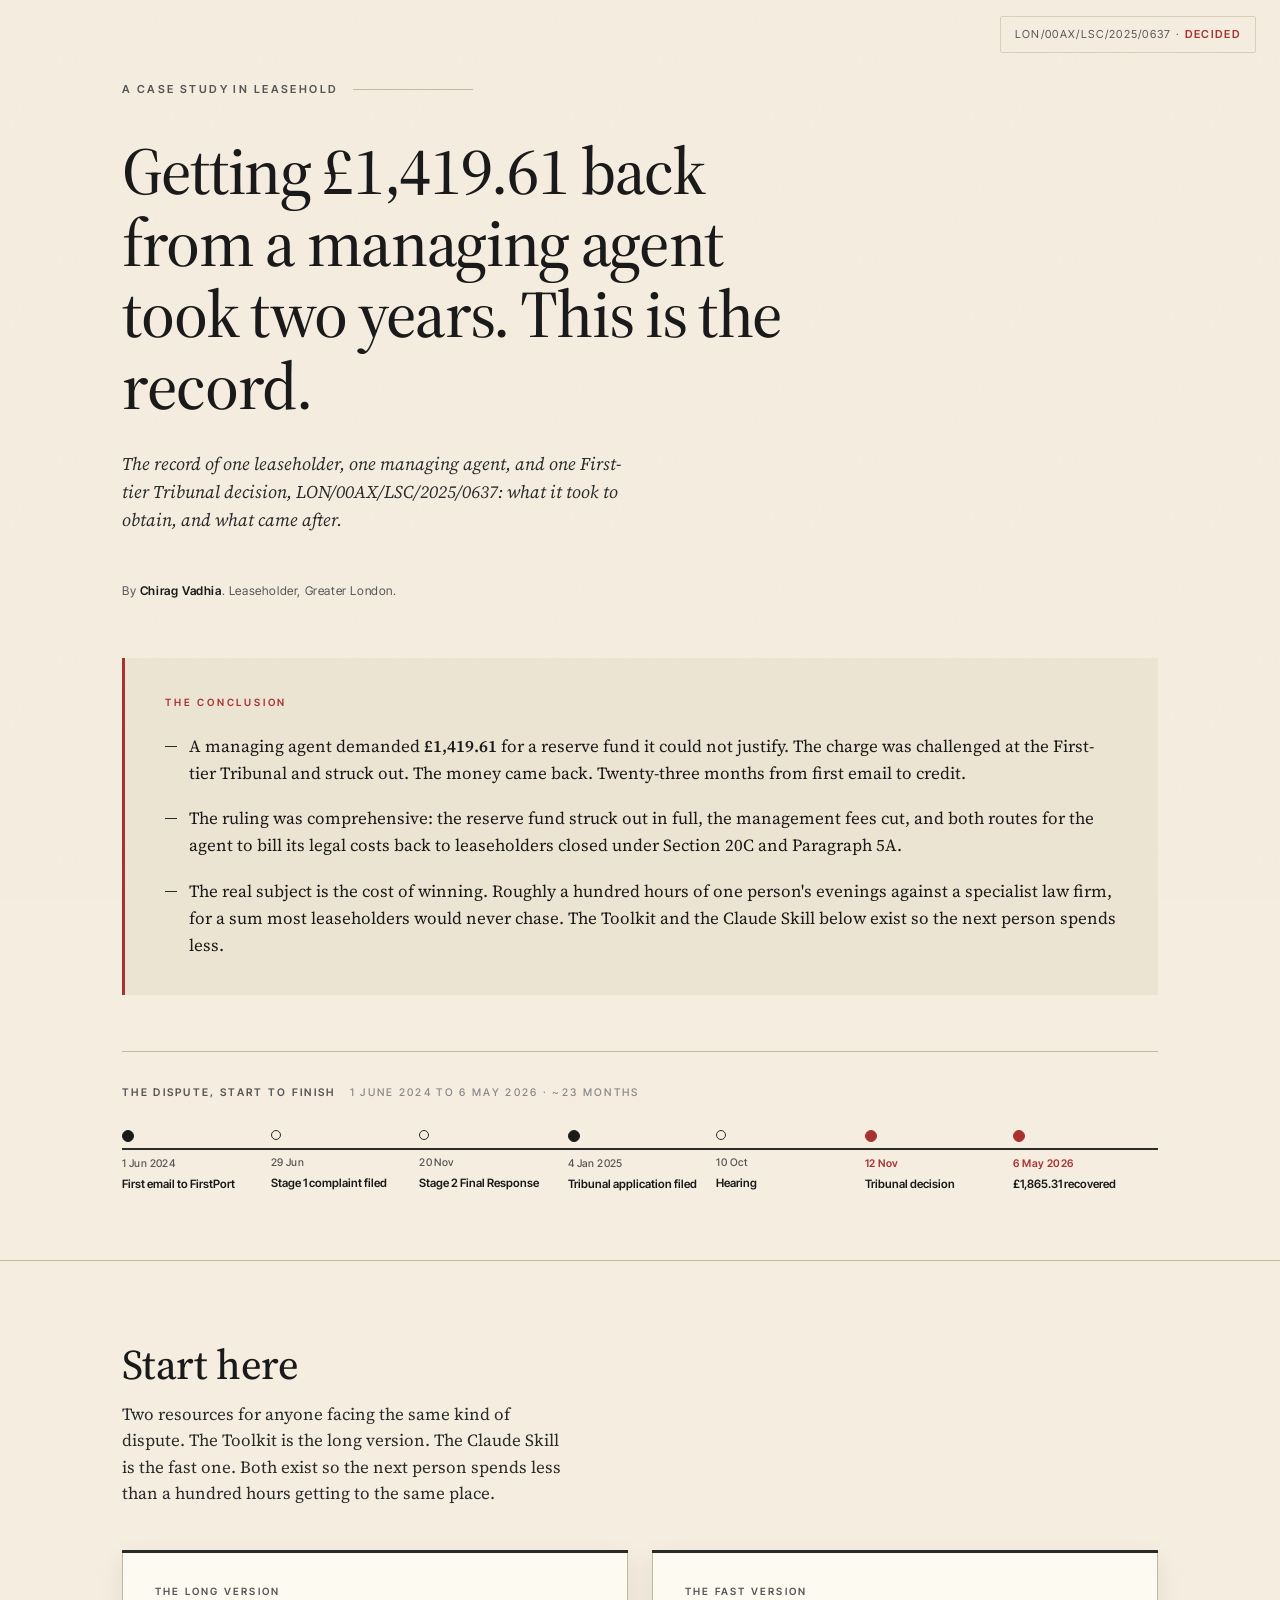
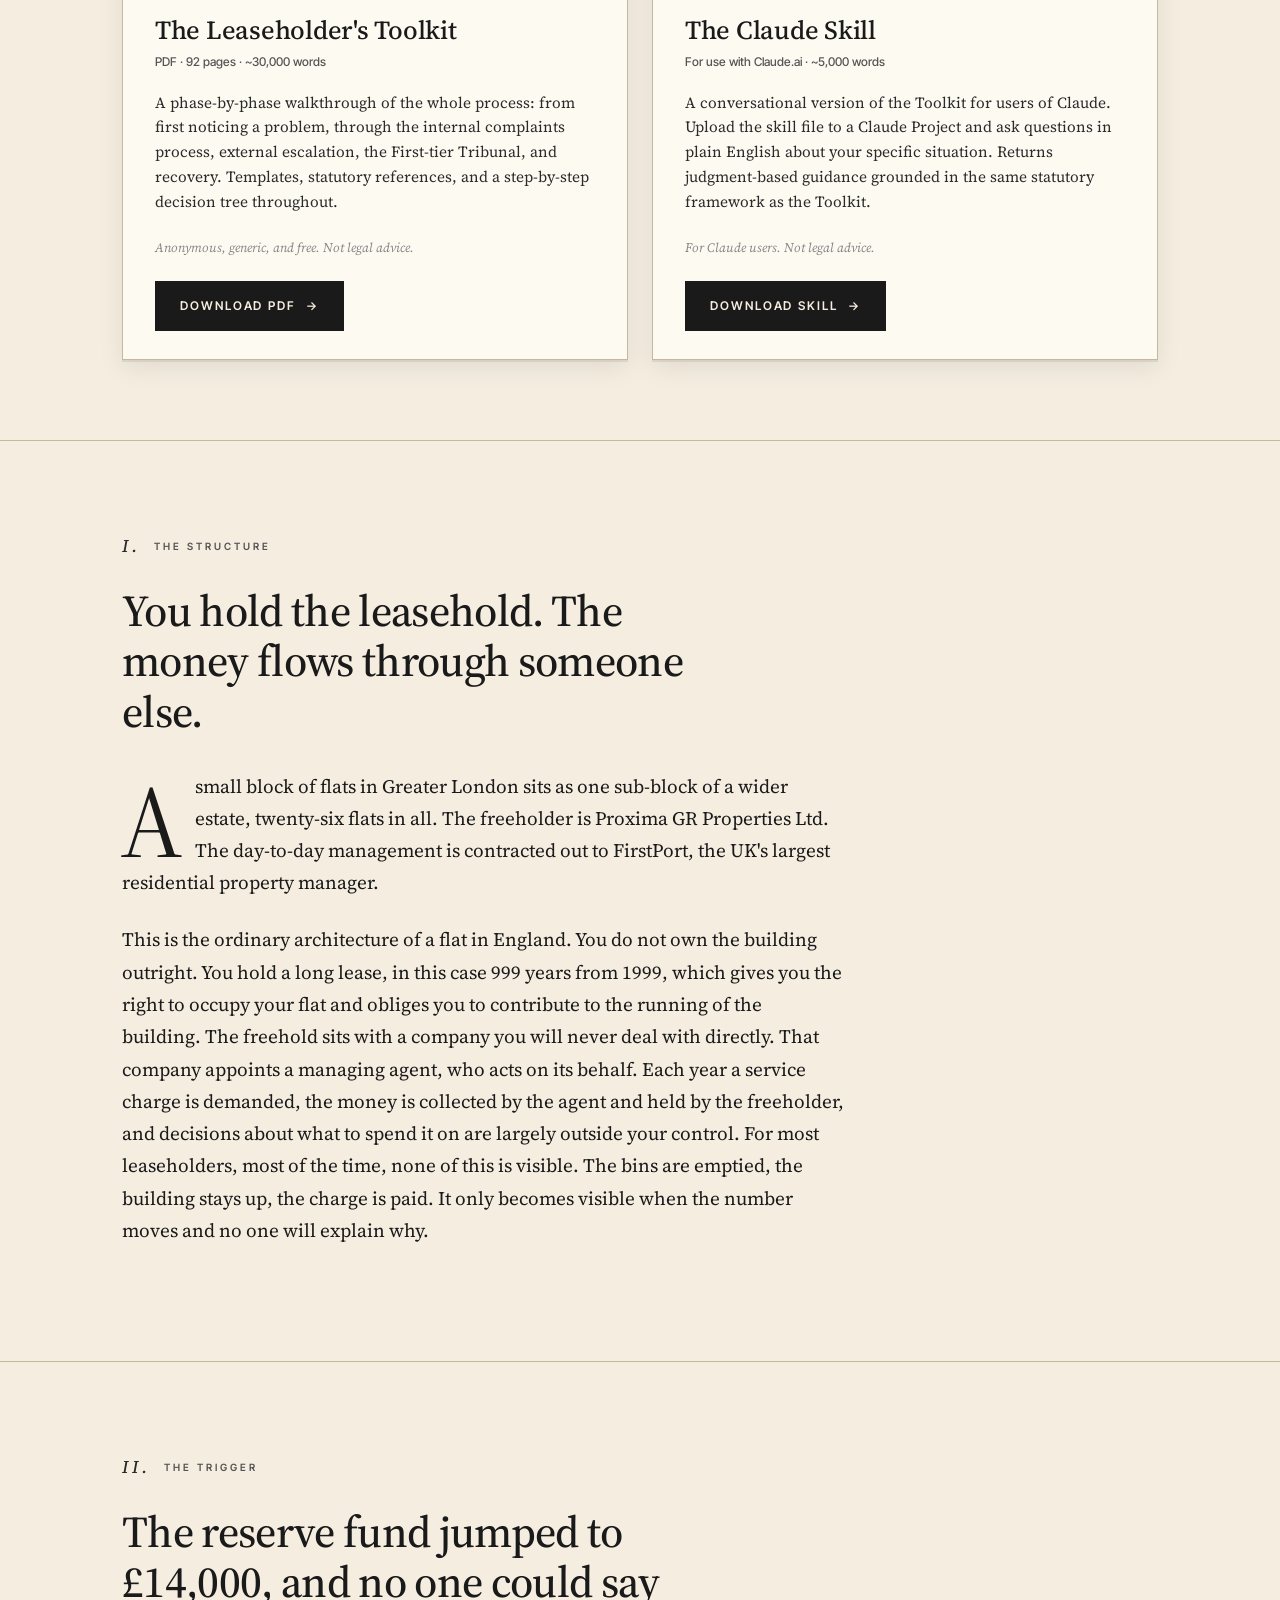
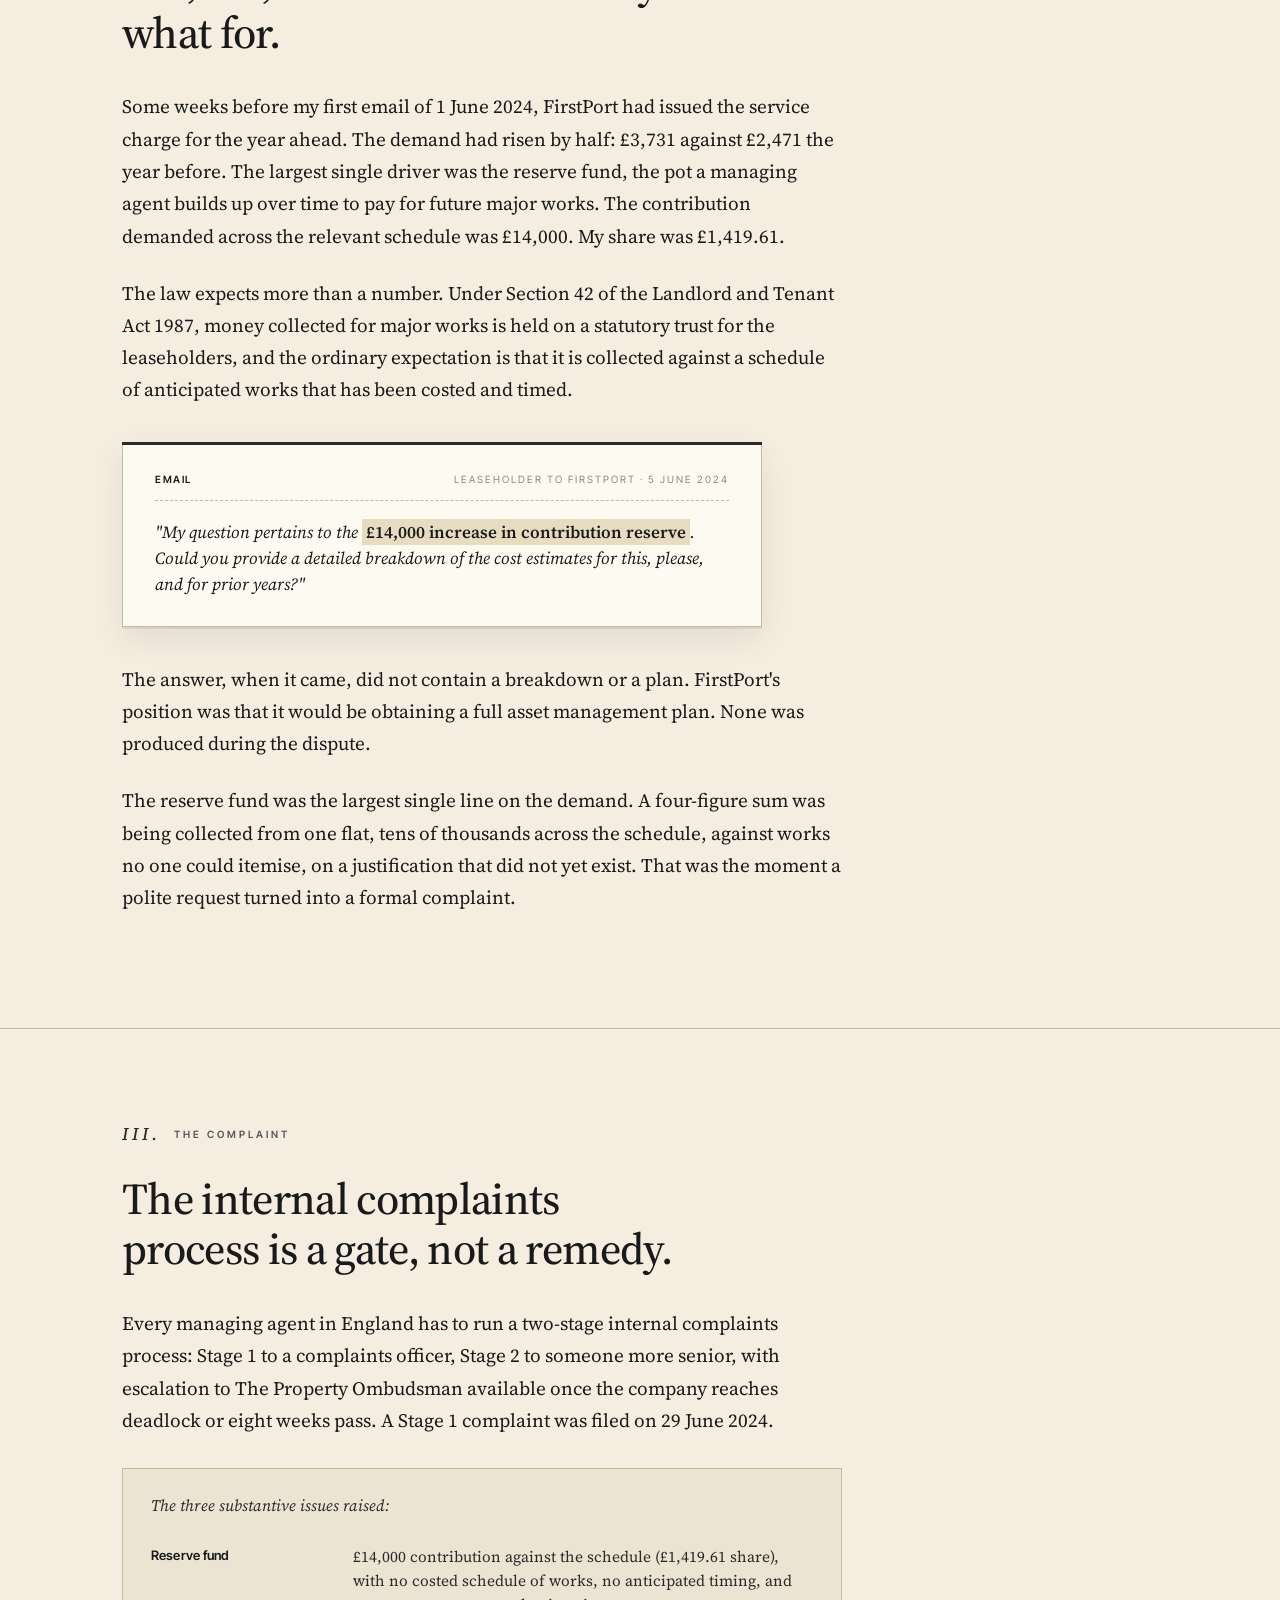
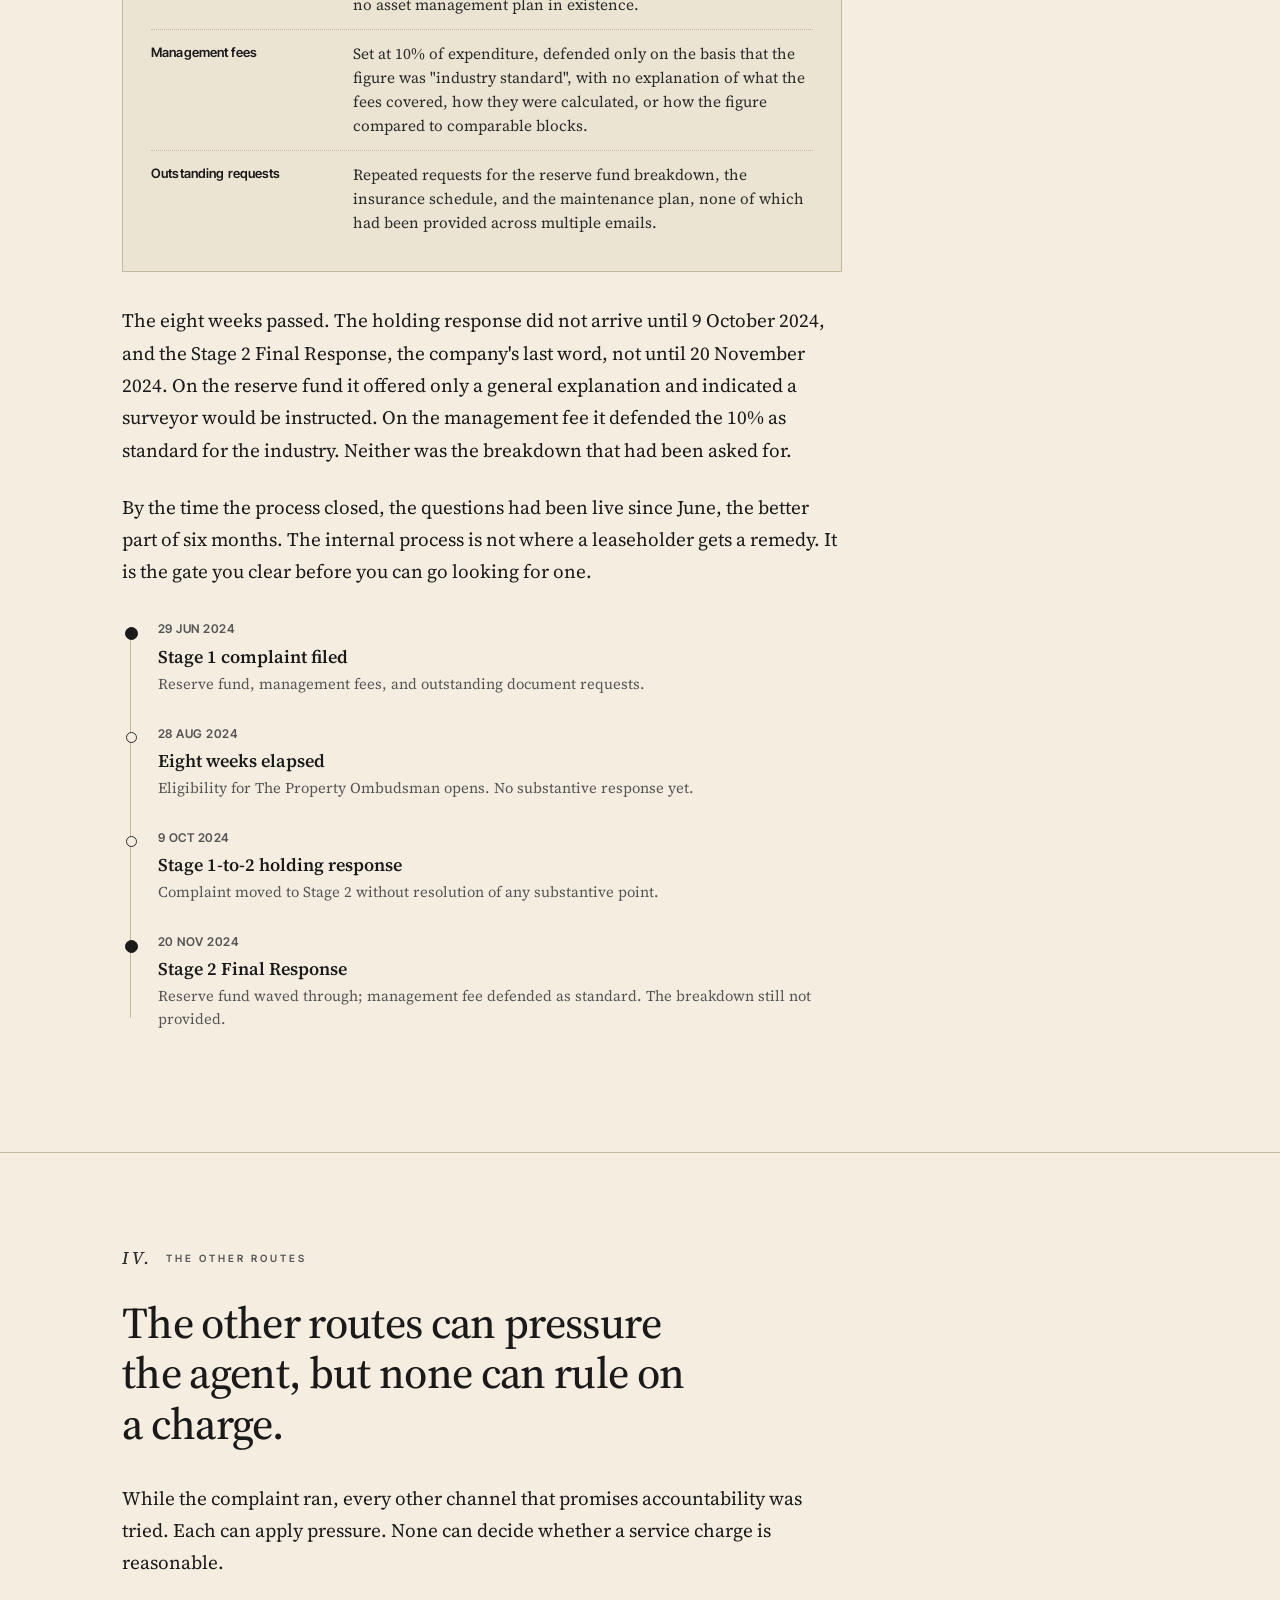
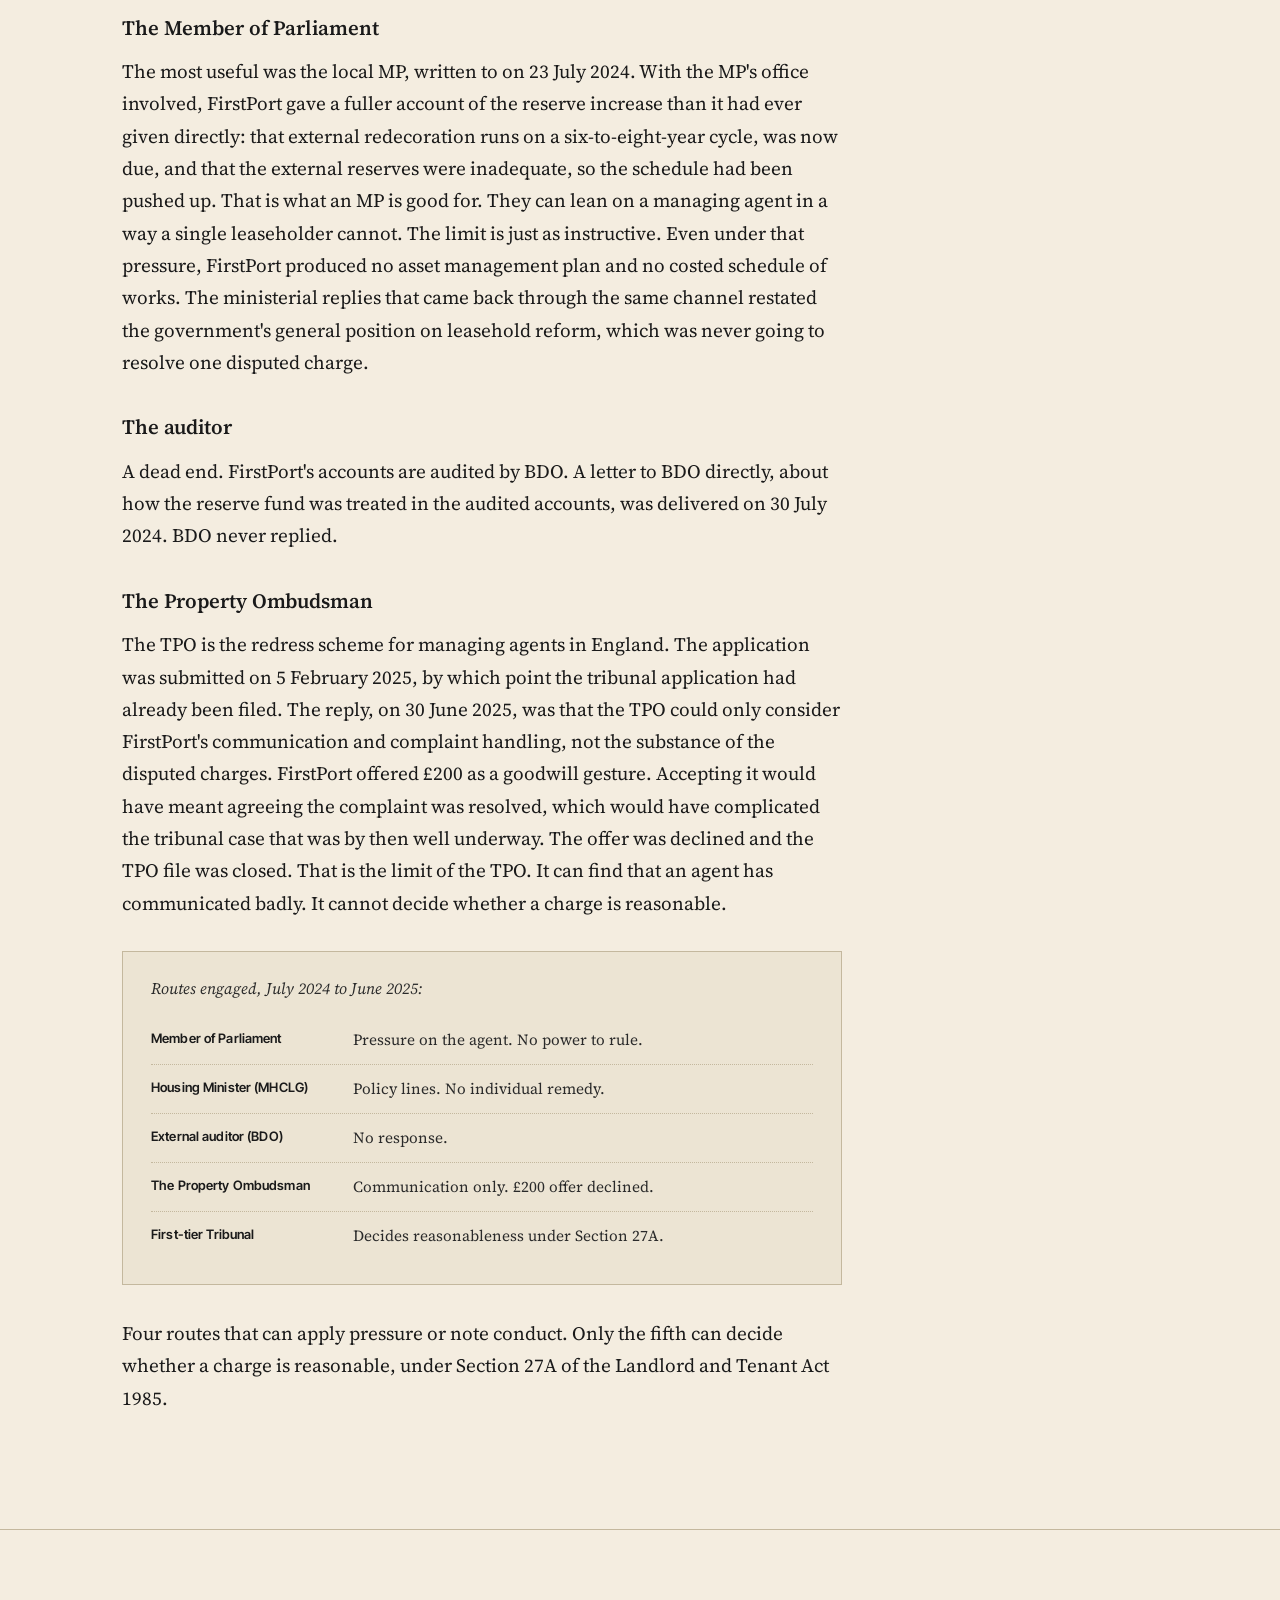
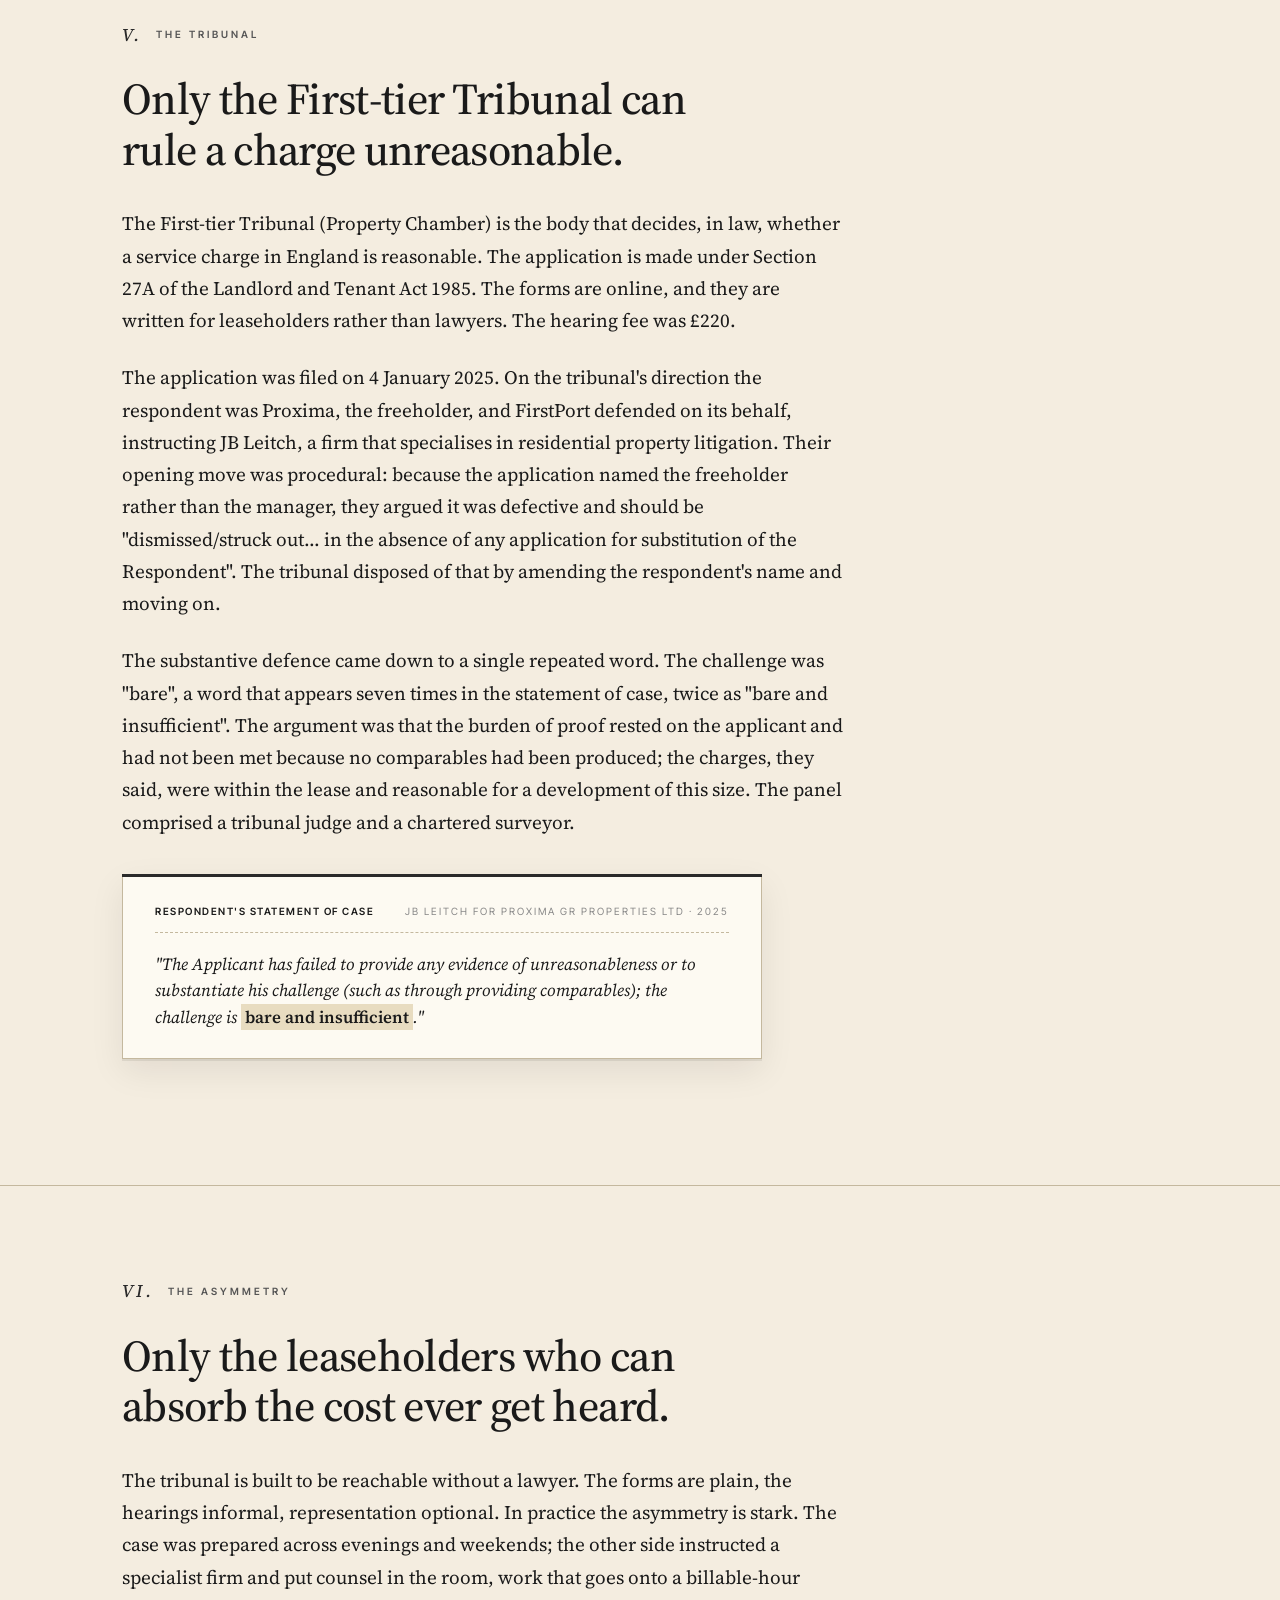
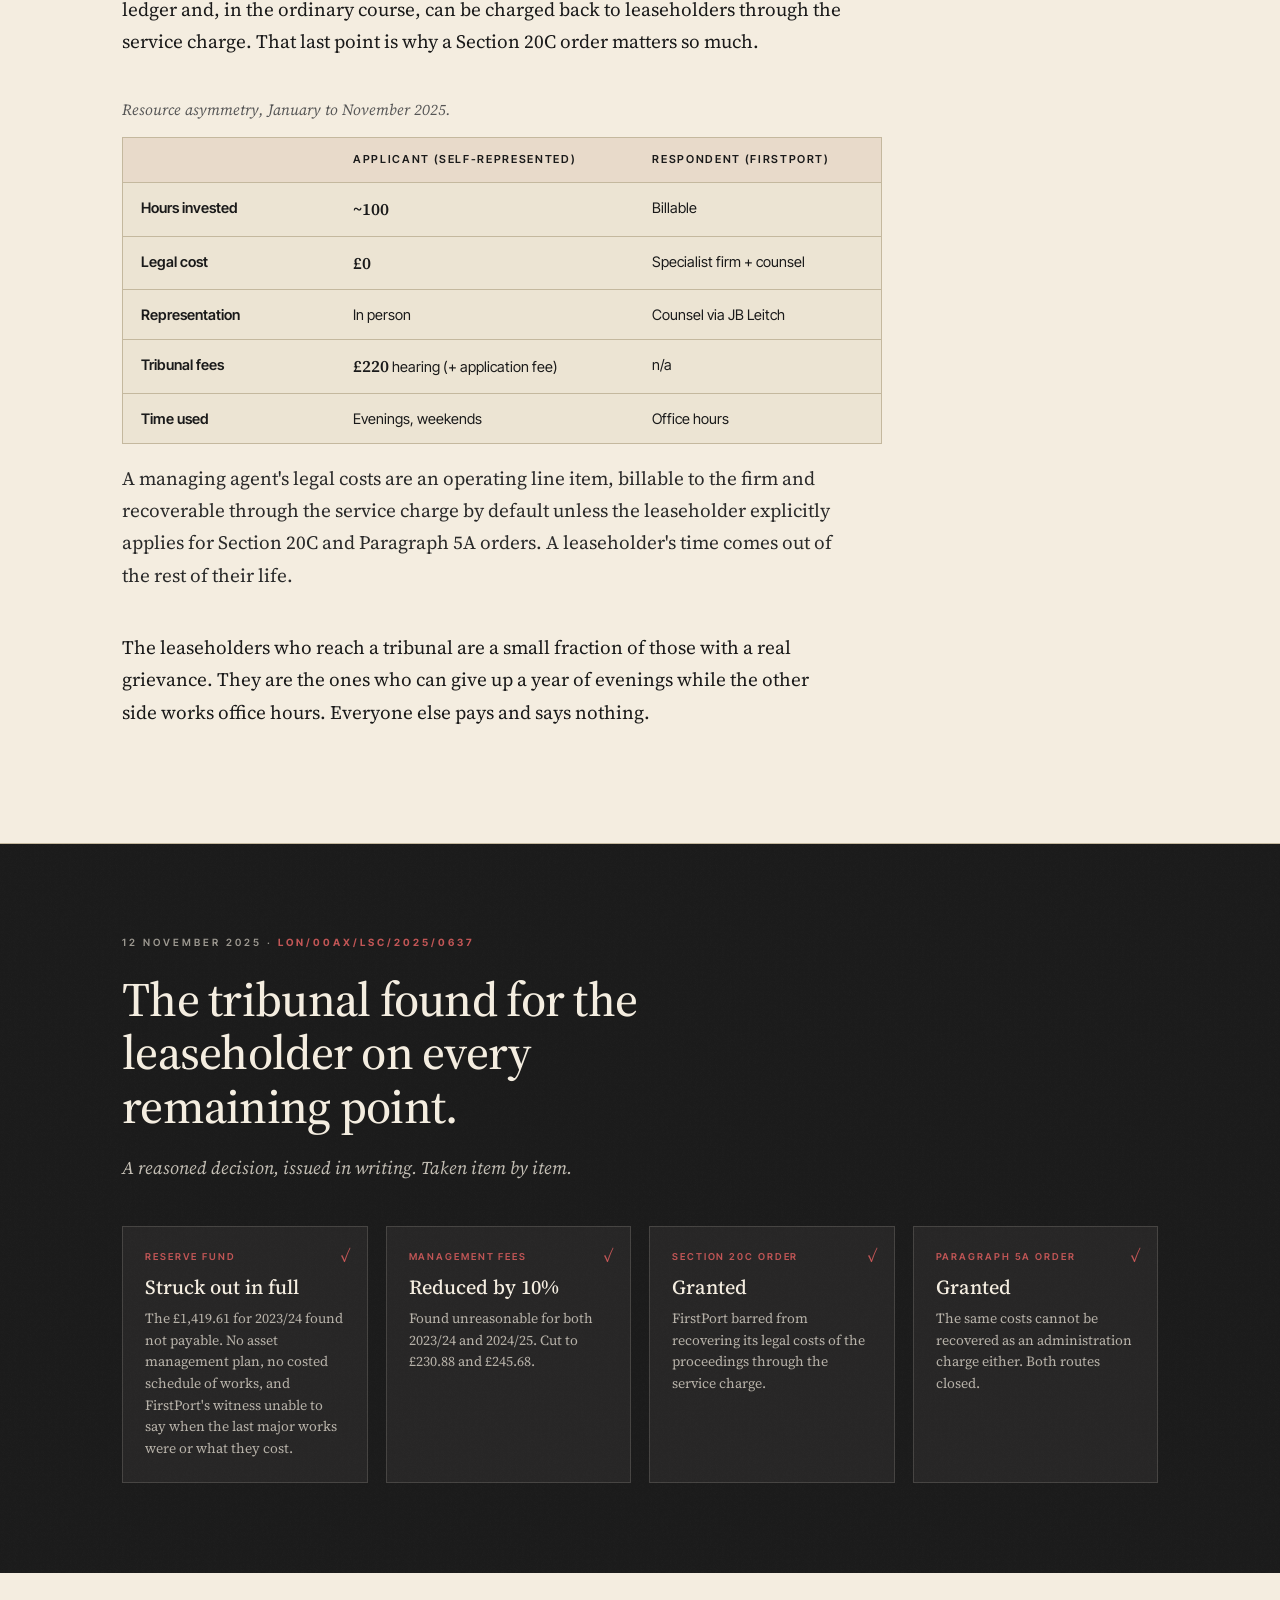
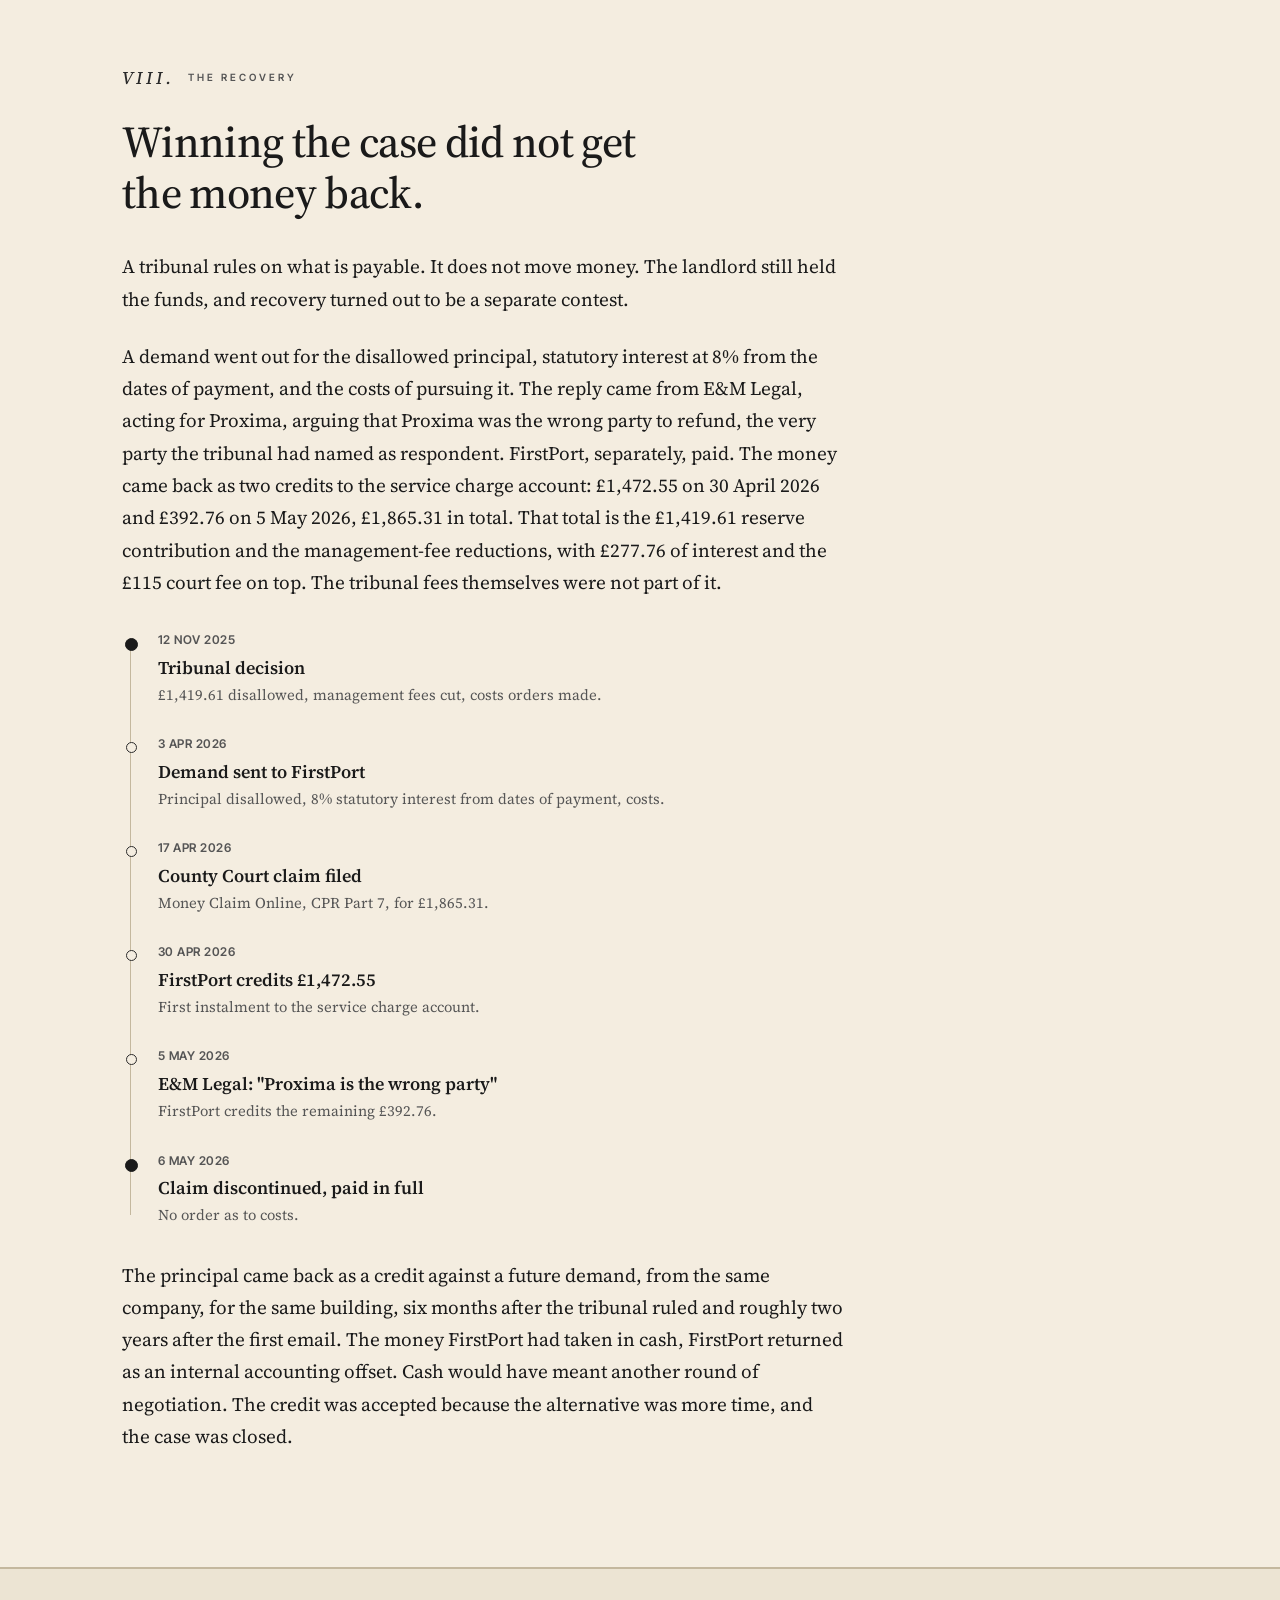
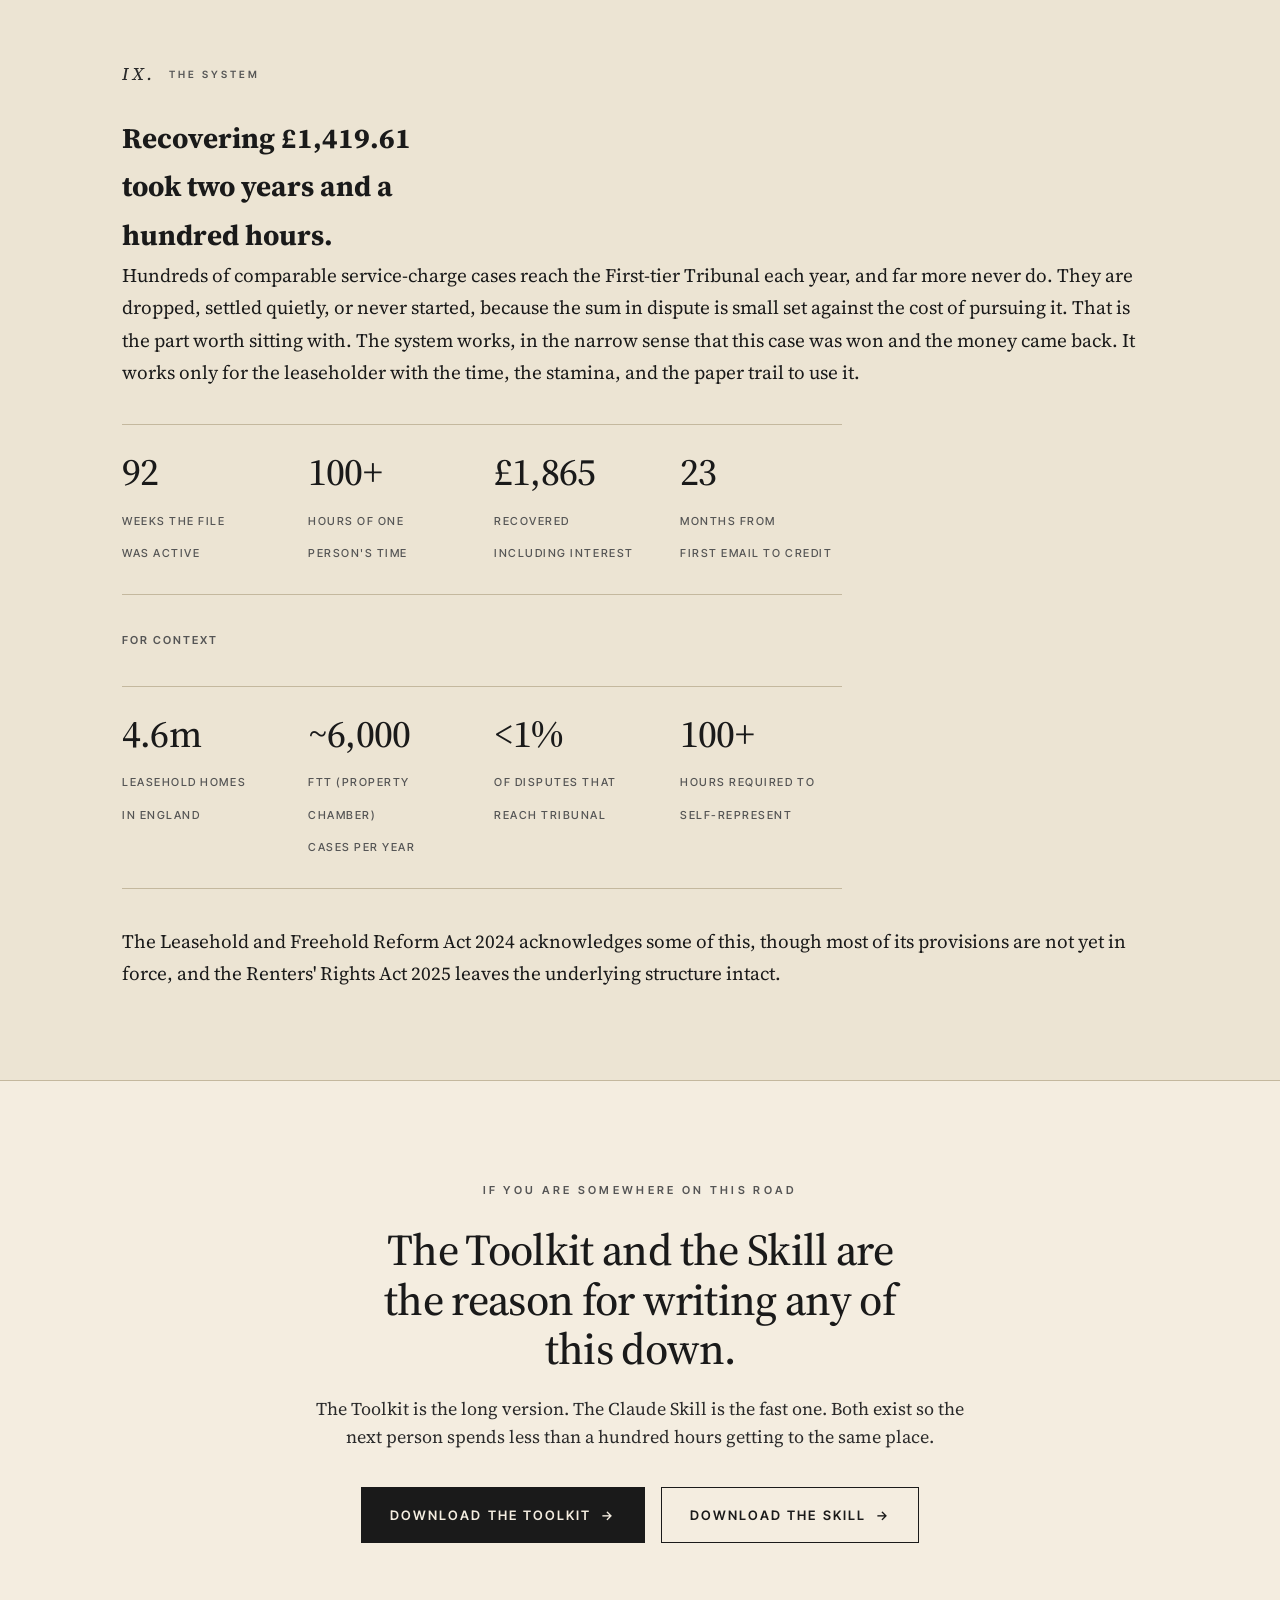
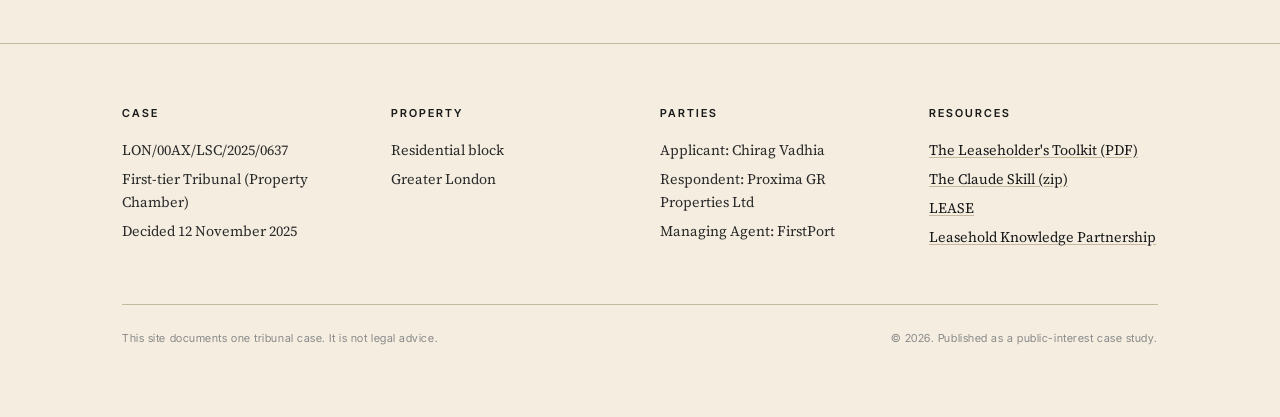
==== commit 4c060f9c: "Updated with text and new formatting" ====
--- a/index.html
+++ b/index.html
@@ -6,12 +6,12 @@
 <meta name="color-scheme" content="light">
 <meta name="theme-color" content="#f4ede0">
 <meta name="supported-color-schemes" content="light">
-<title>The Anatomy of a Service Charge: Chirag Vadhia v Proxima GR Properties Ltd</title>
-<meta name="description" content="A leaseholder, a managing agent, a tribunal. The 18-month story of one service charge dispute and what it reveals about leasehold in England.">
+<title>A Case Study in Leasehold · LON/00AX/LSC/2025/0637</title>
+<meta name="description" content="The record of one leaseholder, one managing agent, and one First-tier Tribunal decision: what it took to obtain, and what came after.">
 
 <link rel="preconnect" href="https://fonts.googleapis.com">
 <link rel="preconnect" href="https://fonts.gstatic.com" crossorigin>
-<link href="https://fonts.googleapis.com/css2?family=Fraunces:ital,opsz,wght@0,9..144,300;0,9..144,400;0,9..144,500;0,9..144,700;0,9..144,900;1,9..144,400&family=JetBrains+Mono:wght@400;500&family=Inter+Tight:wght@400;500;600;700&display=swap" rel="stylesheet">
+<link href="https://fonts.googleapis.com/css2?family=Source+Serif+4:ital,opsz,wght@0,8..60,300;0,8..60,400;0,8..60,500;0,8..60,600;0,8..60,700;1,8..60,400&family=Inter+Tight:wght@400;500;600;700&display=swap" rel="stylesheet">
 
 <style>
 :root {
@@ -42,13 +42,13 @@
 }
 
 body {
-  font-family: 'Fraunces', Georgia, serif;
+  font-family: 'Source Serif 4', Georgia, serif;
   background: #f4ede0;
   color: #1a1a1a;
   font-size: 19px;
-  line-height: 1.65;
+  line-height: 1.7;
   font-weight: 400;
-  font-feature-settings: "ss01", "ss02";
+  font-variation-settings: "opsz" 18;
   overflow-x: hidden;
 }
 
@@ -104,7 +104,7 @@
 
 .nav .case-ref { color: var(--accent); font-weight: 600; }
 
-/* HERO with timeline at top */
+/* HERO */
 .hero {
   padding: 80px 0 60px;
   position: relative;
@@ -115,9 +115,9 @@
 .hero-eyebrow {
   font-family: 'Inter Tight', sans-serif;
   font-size: 11px;
-  letter-spacing: 0.3em;
+  letter-spacing: 0.22em;
   text-transform: uppercase;
-  color: var(--accent);
+  color: var(--ink-fade);
   margin-bottom: 36px;
   font-weight: 600;
   display: flex;
@@ -134,20 +134,15 @@
 }
 
 .hero h1 {
-  font-family: 'Fraunces', serif;
-  font-size: clamp(40px, 5.6vw, 84px);
-  font-weight: 300;
-  line-height: 0.98;
-  letter-spacing: -0.025em;
-  margin-bottom: 32px;
-  font-variation-settings: "opsz" 144;
+  font-family: 'Source Serif 4', serif;
+  font-size: clamp(38px, 5.2vw, 72px);
+  font-weight: 500;
+  line-height: 1.08;
+  letter-spacing: -0.02em;
+  margin-bottom: 28px;
+  font-variation-settings: "opsz" 60;
   max-width: 22ch;
-}
-
-.hero h1 .em {
-  font-style: italic;
-  font-weight: 400;
-  color: var(--accent);
+  color: var(--ink);
 }
 
 .hero-deck {
@@ -156,12 +151,71 @@
   max-width: 56ch;
   color: var(--ink-soft);
   font-weight: 400;
-  margin-bottom: 56px;
-}
+  font-style: italic;
+  margin-bottom: 48px;
+}
+
+.hero-byline {
+  font-family: 'Inter Tight', sans-serif;
+  font-size: 12px;
+  letter-spacing: 0.05em;
+  color: var(--ink-fade);
+  margin-bottom: 48px;
+}
+
+.hero-byline strong { color: var(--ink); font-weight: 600; }
+
+/* CONCLUSION BLOCK */
+.conclusion-block {
+  margin: 56px 0 40px;
+  padding: 36px 40px;
+  background: var(--paper-dim);
+  border-left: 3px solid var(--accent);
+}
+
+.conclusion-label {
+  font-family: 'Inter Tight', sans-serif;
+  font-size: 10px;
+  letter-spacing: 0.28em;
+  text-transform: uppercase;
+  color: var(--accent);
+  font-weight: 600;
+  margin-bottom: 22px;
+}
+
+.conclusion-list {
+  list-style: none;
+  padding: 0;
+  margin: 0;
+}
+
+.conclusion-list li {
+  font-family: 'Source Serif 4', serif;
+  font-size: 17px;
+  line-height: 1.6;
+  color: var(--ink);
+  margin-bottom: 18px;
+  padding-left: 24px;
+  position: relative;
+}
+
+.conclusion-list li:last-child { margin-bottom: 0; }
+
+.conclusion-list li::before {
+  content: '';
+  position: absolute;
+  left: 0;
+  top: 13px;
+  width: 12px;
+  height: 1px;
+  background: var(--ink-soft);
+}
+
+.conclusion-list strong { font-weight: 600; color: var(--ink); }
 
 /* HORIZONTAL TIMELINE */
 .hero-timeline {
-  margin: 56px 0 44px;
+  margin: 56px 0 0;
   padding-top: 32px;
   border-top: 1px solid var(--rule);
 }
@@ -171,7 +225,7 @@
   font-size: 10.5px;
   letter-spacing: 0.22em;
   text-transform: uppercase;
-  color: var(--accent);
+  color: var(--ink-fade);
   font-weight: 600;
   margin-bottom: 28px;
   display: flex;
@@ -181,7 +235,7 @@
 }
 
 .hero-timeline-label .duration {
-  color: var(--ink-fade);
+  color: var(--ink-faint);
   font-weight: 500;
 }
 
@@ -204,7 +258,7 @@
   top: 18px;
   left: 0;
   height: 2px;
-  background: var(--accent);
+  background: var(--ink-soft);
   width: 0;
   transition: width 1.6s cubic-bezier(0.16, 1, 0.3, 1) 0.4s;
 }
@@ -213,12 +267,11 @@
   display: grid;
   grid-template-columns: repeat(7, 1fr);
   position: relative;
-  gap: 0;
+  gap: 4px;
 }
 
 .htl-event {
   position: relative;
-  padding-top: 0;
   text-align: left;
   opacity: 0;
   transform: translateY(8px);
@@ -240,36 +293,39 @@
   height: 10px;
   border-radius: 50%;
   background: var(--paper);
-  border: 1.5px solid var(--accent);
+  border: 1.5px solid var(--ink-soft);
   margin-bottom: 14px;
-  margin-left: 0;
   position: relative;
   z-index: 2;
 }
 
 .htl-event.major .htl-dot {
-  background: var(--accent);
+  background: var(--ink);
+  border-color: var(--ink);
   width: 12px;
   height: 12px;
   margin-bottom: 13px;
 }
 
 .htl-event.outcome .htl-dot {
-  background: var(--ink);
-  border-color: var(--ink);
+  background: var(--accent);
+  border-color: var(--accent);
+  width: 12px;
+  height: 12px;
+  margin-bottom: 13px;
 }
 
 .htl-date {
-  font-family: 'JetBrains Mono', monospace;
+  font-family: 'Inter Tight', sans-serif;
   font-size: 10.5px;
-  color: var(--accent);
+  color: var(--ink-fade);
   font-weight: 500;
   letter-spacing: 0.04em;
   margin-bottom: 4px;
   display: block;
 }
 
-.htl-event.outcome .htl-date { color: var(--ink); }
+.htl-event.outcome .htl-date { color: var(--accent); font-weight: 600; }
 
 .htl-event-label {
   font-family: 'Inter Tight', sans-serif;
@@ -277,77 +333,143 @@
   font-weight: 600;
   line-height: 1.3;
   color: var(--ink);
-  padding-right: 16px;
-}
-
-.hero-conclusion {
-  margin-top: 8px;
-  padding: 28px 32px;
-  background: var(--paper-dim);
-  border-left: 3px solid var(--accent);
+  padding-right: 12px;
+}
+
+/* START HERE SECTION */
+.start-here {
+  padding: 80px 0;
+  position: relative;
+  z-index: 2;
+  border-bottom: 1px solid var(--rule);
+  background: var(--paper);
+}
+
+.start-here-header {
+  margin-bottom: 44px;
+}
+
+.start-here h2 {
+  font-family: 'Source Serif 4', serif;
+  font-size: clamp(28px, 3.4vw, 42px);
+  font-weight: 500;
+  line-height: 1.1;
+  letter-spacing: -0.015em;
+  margin-bottom: 14px;
+  font-variation-settings: "opsz" 36;
+  max-width: 22ch;
+  color: var(--ink);
+}
+
+.start-here-deck {
+  font-size: 17px;
+  line-height: 1.55;
+  color: var(--ink-soft);
+  max-width: 50ch;
+}
+
+.resource-grid {
   display: grid;
-  grid-template-columns: auto 1fr;
-  gap: 32px;
-  align-items: center;
-}
-
-.hero-conclusion-label {
+  grid-template-columns: repeat(auto-fit, minmax(380px, 1fr));
+  gap: 24px;
+}
+
+.resource-card {
+  background: #fdfaf2;
+  border: 1px solid var(--rule);
+  padding: 32px 32px 28px;
+  position: relative;
+  display: flex;
+  flex-direction: column;
+  box-shadow: 0 2px 0 var(--shadow), 0 8px 24px var(--shadow);
+  transition: transform 0.2s, box-shadow 0.2s;
+}
+
+.resource-card:hover {
+  transform: translateY(-2px);
+  box-shadow: 0 2px 0 var(--shadow), 0 16px 36px var(--shadow);
+}
+
+.resource-card::before {
+  content: '';
+  position: absolute;
+  top: -1px;
+  left: -1px;
+  right: -1px;
+  height: 3px;
+  background: var(--ink-soft);
+}
+
+.resource-tag {
   font-family: 'Inter Tight', sans-serif;
   font-size: 10px;
-  letter-spacing: 0.28em;
-  text-transform: uppercase;
-  color: var(--accent);
-  font-weight: 600;
-}
-
-.hero-conclusion-text {
-  font-family: 'Fraunces', serif;
-  font-size: 17px;
-  line-height: 1.5;
-  color: var(--ink);
-  font-weight: 400;
-}
-
-.hero-conclusion-text .figure {
-  color: var(--accent);
-  font-weight: 500;
-}
-
-.hero-byline {
-  margin-top: 56px;
-  padding-top: 32px;
-  border-top: 1px solid var(--rule);
-  font-family: 'Inter Tight', sans-serif;
-  font-size: 12px;
-  letter-spacing: 0.05em;
-  color: var(--ink-fade);
-  display: flex;
-  justify-content: space-between;
-  flex-wrap: wrap;
-  gap: 16px;
-  align-items: center;
-}
-
-.hero-byline strong { color: var(--ink); font-weight: 600; }
-
-.scroll-cue {
-  font-family: 'Inter Tight', sans-serif;
-  font-size: 10px;
-  letter-spacing: 0.25em;
+  letter-spacing: 0.22em;
   text-transform: uppercase;
   color: var(--ink-fade);
-  display: flex;
+  font-weight: 600;
+  margin-bottom: 16px;
+}
+
+.resource-card h3 {
+  font-family: 'Source Serif 4', serif;
+  font-size: 26px;
+  font-weight: 500;
+  line-height: 1.15;
+  margin-bottom: 6px;
+  letter-spacing: -0.01em;
+  color: var(--ink);
+}
+
+.resource-meta {
+  font-family: 'Inter Tight', sans-serif;
+  font-size: 12px;
+  color: var(--ink-fade);
+  margin-bottom: 18px;
+  font-weight: 500;
+}
+
+.resource-card p {
+  font-family: 'Source Serif 4', serif;
+  font-size: 15.5px;
+  line-height: 1.6;
+  color: var(--ink-soft);
+  margin-bottom: 22px;
+  flex-grow: 1;
+}
+
+.resource-card .disclaimer {
+  font-family: 'Source Serif 4', serif;
+  font-size: 13px;
+  color: var(--ink-faint);
+  font-style: italic;
+  margin-bottom: 22px;
+}
+
+.resource-button {
+  display: inline-flex;
   align-items: center;
   gap: 10px;
-  animation: pulse 2.4s ease-in-out infinite;
-}
-
-.scroll-cue svg { width: 14px; height: 14px; }
-
-@keyframes pulse {
-  0%, 100% { opacity: 0.4; }
-  50% { opacity: 1; }
-}
+  font-family: 'Inter Tight', sans-serif;
+  font-size: 12px;
+  letter-spacing: 0.16em;
+  text-transform: uppercase;
+  font-weight: 600;
+  padding: 14px 24px;
+  background: var(--ink);
+  color: var(--paper);
+  text-decoration: none;
+  border: 1px solid var(--ink);
+  align-self: flex-start;
+  transition: background 0.2s, border-color 0.2s;
+}
+
+.resource-button:hover {
+  background: var(--accent);
+  border-color: var(--accent);
+}
+
+.resource-button .arrow { transition: transform 0.2s; }
+.resource-button:hover .arrow { transform: translateX(4px); }
 
 /* ARTICLE BODY */
 .section {
@@ -357,14 +479,12 @@
   border-bottom: 1px solid var(--rule);
 }
 
-.section.tight { padding: 60px 0; }
-
 .section-mark {
   font-family: 'Inter Tight', sans-serif;
   font-size: 10px;
   letter-spacing: 0.3em;
   text-transform: uppercase;
-  color: var(--accent);
+  color: var(--ink-fade);
   font-weight: 600;
   margin-bottom: 24px;
   display: flex;
@@ -373,54 +493,42 @@
 }
 
 .section-mark .num {
-  font-family: 'Fraunces', serif;
+  font-family: 'Source Serif 4', serif;
   font-style: italic;
   font-size: 18px;
-  font-weight: 400;
-  color: var(--accent);
+  font-weight: 500;
+  color: var(--ink-soft);
 }
 
 .section h2 {
-  font-family: 'Fraunces', serif;
-  font-size: clamp(32px, 4vw, 52px);
-  font-weight: 400;
-  line-height: 1.08;
-  letter-spacing: -0.02em;
+  font-family: 'Source Serif 4', serif;
+  font-size: clamp(28px, 3.6vw, 44px);
+  font-weight: 500;
+  line-height: 1.15;
+  letter-spacing: -0.015em;
   margin-bottom: 32px;
-  max-width: 22ch;
-  font-variation-settings: "opsz" 144;
-}
-
-.section h2 em { font-style: italic; color: var(--accent); }
+  max-width: 26ch;
+  font-variation-settings: "opsz" 40;
+  color: var(--ink);
+}
 
 .section h3 {
-  font-family: 'Fraunces', serif;
-  font-size: clamp(20px, 1.8vw, 26px);
-  font-weight: 500;
-  line-height: 1.25;
-  margin-top: 44px;
-  margin-bottom: 18px;
-  letter-spacing: -0.01em;
+  font-family: 'Source Serif 4', serif;
+  font-size: clamp(19px, 1.6vw, 24px);
+  font-weight: 600;
+  line-height: 1.3;
+  margin-top: 36px;
+  margin-bottom: 14px;
+  letter-spacing: -0.005em;
   max-width: 30ch;
-}
-
-.section .lede {
-  font-size: 21px;
-  line-height: 1.5;
-  font-weight: 400;
-  font-style: italic;
-  max-width: 38em;
-  color: var(--ink-soft);
-  margin-bottom: 36px;
-  border-left: 2px solid var(--accent);
-  padding-left: 24px;
+  color: var(--ink);
 }
 
 .section p {
   max-width: 38em;
-  margin-bottom: 1.4em;
+  margin-bottom: 1.3em;
   font-size: 19px;
-  line-height: 1.65;
+  line-height: 1.7;
 }
 
 .section p strong { font-weight: 600; }
@@ -428,25 +536,26 @@
 
 .section p a {
   color: var(--accent);
-  text-decoration: none;
-  border-bottom: 1px solid var(--accent-soft);
-  transition: background 0.2s;
-}
-
-.section p a:hover { background: var(--highlight); }
+  text-decoration: underline;
+  text-decoration-thickness: 1px;
+  text-underline-offset: 2px;
+  transition: text-decoration-thickness 0.15s;
+}
+
+.section p a:hover { text-decoration-thickness: 2px; }
 
 .dropcap::first-letter {
-  font-family: 'Fraunces', serif;
-  font-size: 5.6em;
-  font-weight: 300;
+  font-family: 'Source Serif 4', serif;
+  font-size: 5.4em;
+  font-weight: 400;
   float: left;
   line-height: 0.85;
   margin: 8px 12px 0 -2px;
-  color: var(--accent);
-  font-variation-settings: "opsz" 144;
-}
-
-/* DOCUMENT CARDS */
+  color: var(--ink);
+  font-variation-settings: "opsz" 60;
+}
+
+/* DOCUMENT CARDS (quotes) */
 .doc-card {
   background: #fdfaf2;
   border: 1px solid var(--rule);
@@ -455,18 +564,14 @@
   margin: 36px 0;
   max-width: 640px;
   position: relative;
-  font-family: 'JetBrains Mono', monospace;
-  font-size: 13.5px;
-  line-height: 1.65;
-  color: var(--ink-soft);
 }
 
 .doc-card::before {
   content: '';
   position: absolute;
   top: -1px; left: -1px; right: -1px;
-  height: 4px;
-  background: linear-gradient(90deg, var(--accent) 0%, var(--accent) 30%, transparent 30%);
+  height: 3px;
+  background: var(--ink-soft);
 }
 
 .doc-card .doc-meta {
@@ -485,59 +590,81 @@
 }
 
 .doc-card .doc-meta .doc-tag {
-  background: var(--highlight);
-  padding: 2px 8px;
-  font-weight: 600;
-  color: var(--accent);
+  font-weight: 600;
+  color: var(--ink);
   letter-spacing: 0.15em;
 }
 
-.doc-card p { margin-bottom: 0.8em; max-width: none; font-size: 13.5px; }
-.doc-card p:last-child { margin-bottom: 0; }
-
-.doc-card .highlight-text {
+.doc-card blockquote {
+  font-family: 'Source Serif 4', serif;
+  font-size: 17px;
+  line-height: 1.55;
+  color: var(--ink);
+  font-style: italic;
+  margin: 0;
+  padding: 0;
+  border: none;
+  max-width: none;
+}
+
+.doc-card blockquote .highlight-text {
   background: var(--highlight);
   padding: 1px 4px;
-  font-weight: 500;
-}
-
-/* STATS / FIGURE BLOCKS */
-.fig-row {
+  font-weight: 600;
+  font-style: normal;
+}
+
+/* FACT LIST */
+.fact-list {
+  margin: 32px 0;
+  padding: 24px 28px;
+  background: var(--paper-dim);
+  border: 1px solid var(--rule);
+  max-width: 720px;
+}
+
+.fact-list-title {
+  font-family: 'Source Serif 4', serif;
+  font-style: italic;
+  font-size: 16px;
+  color: var(--ink-soft);
+  margin-bottom: 16px;
+  line-height: 1.5;
+}
+
+.fact-list ul {
+  list-style: none;
+  padding: 0;
+  margin: 0;
+}
+
+.fact-list ul li {
+  font-size: 15.5px;
+  line-height: 1.55;
+  color: var(--ink);
+  padding: 12px 0;
+  border-bottom: 1px dotted var(--rule);
   display: grid;
-  grid-template-columns: repeat(auto-fit, minmax(180px, 1fr));
-  gap: 24px;
-  margin: 40px 0;
-  padding: 32px 0;
-  border-top: 1px solid var(--rule);
-  border-bottom: 1px solid var(--rule);
-}
-
-.fig { font-family: 'Fraunces', serif; }
-
-.fig .figure {
-  font-size: clamp(36px, 3.6vw, 48px);
-  font-weight: 400;
-  line-height: 1;
-  letter-spacing: -0.02em;
-  display: block;
-  margin-bottom: 10px;
-  color: var(--accent);
-  font-variation-settings: "opsz" 144;
-}
-
-.fig .label {
-  font-family: 'Inter Tight', sans-serif;
-  font-size: 11px;
-  letter-spacing: 0.16em;
-  text-transform: uppercase;
-  color: var(--ink-fade);
-  font-weight: 500;
-  line-height: 1.4;
-}
-
-/* VERTICAL TIMELINE (in body) */
+  grid-template-columns: minmax(160px, 1fr) 2.5fr;
+  gap: 18px;
+}
+
+.fact-list ul li:last-child { border-bottom: none; }
+.fact-list ul li .key {
+  font-family: 'Inter Tight', sans-serif;
+  font-size: 13px;
+  font-weight: 600;
+  color: var(--ink);
+  letter-spacing: 0.01em;
+}
+.fact-list ul li .val {
+  font-family: 'Source Serif 4', serif;
+  color: var(--ink-soft);
+}
+
+/* TIMELINE (in body) */
 .timeline {
-  margin: 40px 0;
+  margin: 32px 0;
   position: relative;
   max-width: 720px;
 }
@@ -557,6 +684,8 @@
   padding-left: 36px;
   padding-bottom: 28px;
 }
+
+.tl-item:last-child { padding-bottom: 0; }
 
 .tl-item::before {
   content: '';
@@ -567,105 +696,106 @@
   height: 9px;
   border-radius: 50%;
   background: var(--paper);
-  border: 1.5px solid var(--accent);
+  border: 1.5px solid var(--ink-soft);
 }
 
 .tl-item.major::before {
-  background: var(--accent);
+  background: var(--ink);
+  border-color: var(--ink);
   width: 11px;
   height: 11px;
   left: 3px;
 }
 
 .tl-date {
-  font-family: 'JetBrains Mono', monospace;
+  font-family: 'Inter Tight', sans-serif;
   font-size: 12px;
-  color: var(--accent);
-  font-weight: 500;
-  letter-spacing: 0.05em;
+  color: var(--ink-fade);
+  font-weight: 600;
+  letter-spacing: 0.04em;
   margin-bottom: 4px;
   display: block;
 }
 
 .tl-event {
-  font-family: 'Fraunces', serif;
+  font-family: 'Source Serif 4', serif;
   font-size: 18px;
   line-height: 1.4;
-  font-weight: 500;
+  font-weight: 600;
   margin-bottom: 4px;
+  color: var(--ink);
 }
 
 .tl-detail {
+  font-family: 'Source Serif 4', serif;
   font-size: 15px;
   color: var(--ink-fade);
   line-height: 1.5;
 }
 
-/* ASYMMETRY */
-.asymmetry {
-  margin: 56px 0;
-  padding: 36px;
+/* ASYMMETRY TABLE */
+.asymmetry-wrap {
+  margin: 40px 0;
+  max-width: 760px;
+}
+
+.asym-caption {
+  font-family: 'Source Serif 4', serif;
+  font-style: italic;
+  font-size: 15.5px;
+  color: var(--ink-fade);
+  margin-bottom: 16px;
+  line-height: 1.5;
+}
+
+.asymmetry-table {
+  width: 100%;
+  border-collapse: collapse;
   background: var(--paper-dim);
   border: 1px solid var(--rule);
-  position: relative;
-  max-width: 760px;
-}
-
-.asym-title {
-  font-family: 'Inter Tight', sans-serif;
+  font-family: 'Inter Tight', sans-serif;
+}
+
+.asymmetry-table th,
+.asymmetry-table td {
+  padding: 14px 18px;
+  text-align: left;
+  border-bottom: 1px solid var(--rule);
+  font-size: 14.5px;
+  line-height: 1.45;
+  vertical-align: top;
+}
+
+.asymmetry-table th {
+  background: rgba(168, 50, 50, 0.06);
+  font-weight: 600;
   font-size: 11px;
-  letter-spacing: 0.2em;
+  letter-spacing: 0.15em;
   text-transform: uppercase;
-  color: var(--accent);
-  font-weight: 600;
-  margin-bottom: 24px;
-}
-
-.asym-row {
-  display: grid;
-  grid-template-columns: 200px 1fr 100px;
-  gap: 16px;
-  align-items: center;
-  margin-bottom: 14px;
-  font-family: 'Inter Tight', sans-serif;
-}
-
-.asym-label {
-  font-size: 13.5px;
-  font-weight: 500;
-  color: var(--ink);
-}
-
-.asym-bar {
-  height: 26px;
-  background: linear-gradient(90deg, var(--accent), var(--accent-soft));
-  position: relative;
-  transform-origin: left;
-  transform: scaleX(0);
-  transition: transform 1.4s cubic-bezier(0.16, 1, 0.3, 1);
-}
-
-.asym-bar.them {
-  background: linear-gradient(90deg, var(--ink), var(--ink-soft));
-}
-
-.asym-row.visible .asym-bar { transform: scaleX(var(--scale, 1)); }
-
-.asym-figure {
-  font-family: 'Fraunces', serif;
+  color: var(--ink);
+}
+
+.asymmetry-table tr:last-child td { border-bottom: none; }
+.asymmetry-table td:first-child {
+  font-weight: 600;
+  color: var(--ink);
+  width: 28%;
+}
+
+.asymmetry-table td .figure {
+  font-family: 'Source Serif 4', serif;
   font-size: 17px;
-  font-weight: 500;
-  color: var(--ink);
-  text-align: right;
-}
-
-.asym-caption {
-  font-size: 13px;
-  color: var(--ink-fade);
-  margin-top: 22px;
+  font-weight: 600;
+  color: var(--ink);
+}
+
+.asym-note {
+  font-family: 'Source Serif 4', serif;
+  font-size: 15.5px;
+  color: var(--ink-soft);
+  margin-top: 18px;
   line-height: 1.55;
-  max-width: 50em;
-  font-family: 'Fraunces', serif;
+  max-width: 38em;
 }
 
 /* DECISION BLOCK */
@@ -691,30 +821,30 @@
   font-size: 10px;
   letter-spacing: 0.3em;
   text-transform: uppercase;
-  color: var(--accent-soft);
+  color: rgba(244, 237, 224, 0.6);
   font-weight: 600;
   margin-bottom: 22px;
   position: relative;
 }
 
+.decision-mark strong { color: var(--accent-soft); }
+
 .decision h2 {
-  font-family: 'Fraunces', serif;
-  font-size: clamp(34px, 4.4vw, 56px);
-  font-weight: 300;
-  line-height: 1.08;
-  letter-spacing: -0.02em;
+  font-family: 'Source Serif 4', serif;
+  font-size: clamp(30px, 4vw, 48px);
+  font-weight: 500;
+  line-height: 1.12;
+  letter-spacing: -0.015em;
   margin-bottom: 20px;
-  font-variation-settings: "opsz" 144;
-  position: relative;
-  max-width: 24ch;
-}
-
-.decision h2 em {
+  font-variation-settings: "opsz" 44;
+  position: relative;
+  max-width: 26ch;
+  color: var(--paper);
+}
+
+.decision-deck {
+  font-family: 'Source Serif 4', serif;
   font-style: italic;
-  color: var(--accent-soft);
-}
-
-.decision-deck {
   font-size: 18px;
   line-height: 1.55;
   max-width: 38em;
@@ -742,7 +872,7 @@
   position: absolute;
   top: 14px;
   right: 16px;
-  font-family: 'Fraunces', serif;
+  font-family: 'Source Serif 4', serif;
   font-size: 18px;
   color: var(--accent-soft);
 }
@@ -758,17 +888,19 @@
 }
 
 .finding-headline {
-  font-family: 'Fraunces', serif;
-  font-size: 21px;
+  font-family: 'Source Serif 4', serif;
+  font-size: 20px;
   line-height: 1.25;
-  font-weight: 400;
+  font-weight: 500;
   margin-bottom: 8px;
+  color: var(--paper);
 }
 
 .finding-detail {
-  font-size: 13.5px;
-  line-height: 1.5;
-  color: rgba(244, 237, 224, 0.65);
+  font-family: 'Source Serif 4', serif;
+  font-size: 14px;
+  line-height: 1.55;
+  color: rgba(244, 237, 224, 0.7);
 }
 
 /* SYSTEM SECTION */
@@ -781,11 +913,55 @@
   border-bottom: 1px solid var(--rule);
 }
 
-.system h2 { max-width: 18ch; }
-
-/* CTA */
+.system h2 { max-width: 22ch; }
+
+.fig-row {
+  display: grid;
+  grid-template-columns: repeat(auto-fit, minmax(160px, 1fr));
+  gap: 24px;
+  margin: 36px 0;
+  padding: 28px 0;
+  border-top: 1px solid var(--rule);
+  border-bottom: 1px solid var(--rule);
+  max-width: 720px;
+}
+
+.fig { font-family: 'Source Serif 4', serif; }
+
+.fig .figure {
+  font-size: clamp(28px, 3vw, 40px);
+  font-weight: 500;
+  line-height: 1;
+  letter-spacing: -0.02em;
+  display: block;
+  margin-bottom: 10px;
+  color: var(--ink);
+  font-variation-settings: "opsz" 44;
+}
+
+.fig .label {
+  font-family: 'Inter Tight', sans-serif;
+  font-size: 11px;
+  letter-spacing: 0.14em;
+  text-transform: uppercase;
+  color: var(--ink-fade);
+  font-weight: 500;
+  line-height: 1.4;
+}
+
+.fig-context-label {
+  font-family: 'Inter Tight', sans-serif;
+  font-size: 11px;
+  letter-spacing: 0.18em;
+  text-transform: uppercase;
+  color: var(--ink-fade);
+  font-weight: 600;
+  margin: 36px 0 0;
+}
+
+/* CLOSING CTA */
 .cta-section {
-  padding: 110px 0;
+  padding: 100px 0;
   text-align: center;
   position: relative;
   z-index: 2;
@@ -796,75 +972,75 @@
   font-size: 11px;
   letter-spacing: 0.3em;
   text-transform: uppercase;
-  color: var(--accent);
+  color: var(--ink-fade);
   font-weight: 600;
   margin-bottom: 26px;
 }
 
 .cta-section h2 {
-  font-family: 'Fraunces', serif;
-  font-size: clamp(32px, 4vw, 52px);
-  font-weight: 300;
-  line-height: 1.08;
-  letter-spacing: -0.02em;
-  margin: 0 auto 26px;
-  max-width: 22ch;
-  font-variation-settings: "opsz" 144;
-}
-
-.cta-section h2 em {
-  font-style: italic;
-  color: var(--accent);
+  font-family: 'Source Serif 4', serif;
+  font-size: clamp(30px, 3.6vw, 44px);
+  font-weight: 500;
+  line-height: 1.12;
+  letter-spacing: -0.015em;
+  margin: 0 auto 22px;
+  max-width: 24ch;
+  font-variation-settings: "opsz" 40;
+  color: var(--ink);
 }
 
 .cta-section p {
-  font-size: 19px;
+  font-size: 18px;
   line-height: 1.55;
   max-width: 36em;
-  margin: 0 auto 44px;
+  margin: 0 auto 36px;
   color: var(--ink-soft);
 }
 
+.cta-buttons {
+  display: flex;
+  gap: 16px;
+  justify-content: center;
+  flex-wrap: wrap;
+}
+
 .cta-button {
-  display: inline-block;
+  display: inline-flex;
+  align-items: center;
+  gap: 10px;
   font-family: 'Inter Tight', sans-serif;
   font-size: 13px;
-  letter-spacing: 0.18em;
+  letter-spacing: 0.16em;
   text-transform: uppercase;
   font-weight: 600;
-  padding: 18px 36px;
-  background: var(--ink);
-  color: var(--paper);
+  padding: 16px 28px;
   text-decoration: none;
   border: 1px solid var(--ink);
   transition: all 0.2s;
-  position: relative;
-}
-
-.cta-button:hover {
+}
+
+.cta-button.primary {
+  background: var(--ink);
+  color: var(--paper);
+}
+
+.cta-button.primary:hover {
   background: var(--accent);
   border-color: var(--accent);
 }
 
-.cta-button .arrow {
-  display: inline-block;
-  margin-left: 10px;
-  transition: transform 0.2s;
-}
-
+.cta-button.secondary {
+  background: transparent;
+  color: var(--ink);
+}
+
+.cta-button.secondary:hover {
+  background: var(--ink);
+  color: var(--paper);
+}
+
+.cta-button .arrow { transition: transform 0.2s; }
 .cta-button:hover .arrow { transform: translateX(4px); }
-
-.cta-secondary {
-  display: block;
-  margin-top: 26px;
-  font-family: 'Inter Tight', sans-serif;
-  font-size: 12px;
-  letter-spacing: 0.1em;
-  color: var(--ink-fade);
-  text-decoration: none;
-}
-
-.cta-secondary:hover { color: var(--accent); }
 
 /* FOOTER */
 footer {
@@ -885,30 +1061,32 @@
 footer h4 {
   font-family: 'Inter Tight', sans-serif;
   font-size: 11px;
-  letter-spacing: 0.2em;
+  letter-spacing: 0.18em;
   text-transform: uppercase;
-  color: var(--accent);
+  color: var(--ink);
   font-weight: 600;
   margin-bottom: 16px;
 }
 
 footer p, footer li {
-  font-size: 14px;
+  font-family: 'Source Serif 4', serif;
+  font-size: 14.5px;
   line-height: 1.6;
   color: var(--ink-soft);
-  margin-bottom: 8px;
+  margin-bottom: 6px;
   list-style: none;
 }
 
 footer a {
   color: var(--ink);
-  text-decoration: none;
-  border-bottom: 1px solid var(--rule);
+  text-decoration: underline;
+  text-decoration-color: var(--rule);
+  text-underline-offset: 2px;
 }
 
 footer a:hover {
+  text-decoration-color: var(--accent);
   color: var(--accent);
-  border-color: var(--accent);
 }
 
 .foot-rule {
@@ -924,7 +1102,7 @@
   gap: 16px;
 }
 
-/* ANIMATIONS */
+/* ANIMATIONS - kept as requested */
 .reveal {
   opacity: 0;
   transform: translateY(24px);
@@ -936,67 +1114,51 @@
 @media (max-width: 760px) {
   body { font-size: 17px; }
   .container { padding: 0 22px; }
-  .section { padding: 60px 0; }
-  .hero { padding: 50px 0 60px; }
-  .hero h1 { font-size: 38px; max-width: 100%; }
+  .section { padding: 56px 0; }
+  .hero { padding: 50px 0 50px; }
+  .hero h1 { font-size: 34px; max-width: 100%; }
   .hero-deck { font-size: 16px; }
-  .section h2 { font-size: 30px; }
+  .section h2 { font-size: 26px; }
   .section p { font-size: 17px; }
   .nav { display: none; }
-  .doc-card { padding: 20px; font-size: 12px; }
-  .decision { padding: 60px 0; }
-  .system { padding: 60px 0; }
-  .asymmetry { padding: 22px; }
-  .asym-row { grid-template-columns: 1fr; gap: 6px; }
-  .asym-bar { height: 18px; }
-  .asym-figure { text-align: left; }
-  .cta-section { padding: 70px 0; }
-  .htl-events { grid-template-columns: 1fr; gap: 20px; }
+  .doc-card { padding: 20px; }
+  .doc-card blockquote { font-size: 15.5px; }
+  .decision { padding: 56px 0; }
+  .system { padding: 56px 0; }
+  .start-here { padding: 56px 0; }
+  .resource-card { padding: 24px; }
+  .cta-section { padding: 60px 0; }
+  .htl-events { grid-template-columns: 1fr; gap: 16px; }
   .htl-line, .htl-line-progress { display: none; }
   .htl-event { padding-left: 22px; position: relative; }
   .htl-event .htl-dot { position: absolute; left: 0; top: 4px; margin: 0; }
-  .hero-conclusion { grid-template-columns: 1fr; gap: 14px; padding: 22px; }
-  .hero-byline { font-size: 11px; }
-}
-
-@media (min-width: 761px) and (max-width: 1100px) {
-  .htl-event-label { font-size: 10.5px; padding-right: 8px; }
-}
-
-::selection { background: var(--accent); color: var(--paper); }
-
-/* Force light styling regardless of user system preference.
-   The design is built around cream paper. iOS sometimes auto-inverts
-   colours on light sites with dark mode enabled. This prevents that. */
+  .conclusion-block { padding: 24px; }
+  .conclusion-list li { font-size: 16px; }
+  .asymmetry-table th, .asymmetry-table td {
+    padding: 10px 12px;
+    font-size: 13px;
+  }
+  .fact-list ul li {
+    grid-template-columns: 1fr;
+    gap: 4px;
+    padding: 10px 0;
+  }
+  .cta-buttons { flex-direction: column; align-items: stretch; }
+  .cta-button { justify-content: center; }
+  .findings { grid-template-columns: 1fr; }
+}
+
+::selection { background: var(--ink); color: var(--paper); }
+
 @media (prefers-color-scheme: dark) {
-  :root {
-    color-scheme: light only;
-  }
-  html, body {
-    background: #f4ede0 !important;
-    color: #1a1a1a !important;
-  }
-  .section, .hero, footer, .cta-section {
-    background: #f4ede0 !important;
-  }
-  .system {
-    background: #ece4d3 !important;
-  }
-  .decision {
-    background: #1a1a1a !important;
-    color: #f4ede0 !important;
-  }
-  .doc-card {
-    background: #fdfaf2 !important;
-    color: #2a2a2a !important;
-  }
-  .asymmetry, .hero-conclusion {
-    background: #ece4d3 !important;
-  }
-  .nav {
-    background: rgba(244, 237, 224, 0.85) !important;
-    color: #555 !important;
-  }
+  :root { color-scheme: light only; }
+  html, body { background: #f4ede0 !important; color: #1a1a1a !important; }
+  .section, .hero, footer, .cta-section, .start-here { background: #f4ede0 !important; }
+  .system { background: #ece4d3 !important; }
+  .decision { background: #1a1a1a !important; color: #f4ede0 !important; }
+  .doc-card, .resource-card { background: #fdfaf2 !important; color: #2a2a2a !important; }
+  .conclusion-block, .fact-list, .asymmetry-table { background: #ece4d3 !important; }
+  .nav { background: rgba(244, 237, 224, 0.85) !important; color: #555 !important; }
 }
 </style>
 </head>
@@ -1008,19 +1170,31 @@
   <span>LON/00AX/LSC/2025/0637</span> · <span class="case-ref">DECIDED</span>
 </div>
 
-<!-- HERO with timeline at top -->
+<!-- HERO -->
 <section class="hero">
   <div class="container">
     <div class="hero-eyebrow">A Case Study in Leasehold</div>
-    <h1>The anatomy of a <span class="em">service charge</span>.</h1>
+    <h1>Getting £1,419.61 back from a managing agent took two years. This is the record.</h1>
     <div class="hero-deck">
-      In November 2025, the First-tier Tribunal ruled on a service charge dispute at a small suburban block of flats in Greater London. The decision was unremarkable in legal terms. The eighteen months of work required to obtain it were not.
+      The record of one leaseholder, one managing agent, and one First-tier Tribunal decision, LON/00AX/LSC/2025/0637: what it took to obtain, and what came after.
+    </div>
+    <div class="hero-byline">
+      By <strong>Chirag Vadhia</strong>. Leaseholder, Greater London.
+    </div>
+
+    <div class="conclusion-block">
+      <div class="conclusion-label">The conclusion</div>
+      <ul class="conclusion-list">
+        <li>A managing agent demanded <strong>£1,419.61</strong> for a reserve fund it could not justify. The charge was challenged at the First-tier Tribunal and struck out. The money came back. Twenty-three months from first email to credit.</li>
+        <li>The ruling was comprehensive: the reserve fund struck out in full, the management fees cut, and both routes for the agent to bill its legal costs back to leaseholders closed under Section 20C and Paragraph 5A.</li>
+        <li>The real subject is the cost of winning. Roughly a hundred hours of one person's evenings against a specialist law firm, for a sum most leaseholders would never chase. The Toolkit and the Claude Skill below exist so the next person spends less.</li>
+      </ul>
     </div>
 
     <div class="hero-timeline">
       <div class="hero-timeline-label">
-        <span>The dispute, beginning to end</span>
-        <span class="duration">May 2024 to May 2026 (~24 months)</span>
+        <span>The dispute, start to finish</span>
+        <span class="duration">1 June 2024 to 6 May 2026 · ~23 months</span>
       </div>
 
       <div class="htl-track" id="heroTrack">
@@ -1028,298 +1202,390 @@
         <div class="htl-line-progress" id="htlLineProgress"></div>
 
         <div class="htl-events">
+          <div class="htl-event major">
+            <div class="htl-dot"></div>
+            <span class="htl-date">1 Jun 2024</span>
+            <div class="htl-event-label">First email to FirstPort</div>
+          </div>
           <div class="htl-event">
             <div class="htl-dot"></div>
-            <span class="htl-date">May 2024</span>
-            <div class="htl-event-label">First written request to FirstPort</div>
-          </div>
-          <div class="htl-event major">
-            <div class="htl-dot"></div>
-            <span class="htl-date">Jun 2024</span>
+            <span class="htl-date">29 Jun</span>
             <div class="htl-event-label">Stage 1 complaint filed</div>
           </div>
           <div class="htl-event">
             <div class="htl-dot"></div>
-            <span class="htl-date">Aug 2024</span>
-            <div class="htl-event-label">Eight-week clock expires</div>
+            <span class="htl-date">20 Nov</span>
+            <div class="htl-event-label">Stage 2 Final Response</div>
           </div>
           <div class="htl-event major">
             <div class="htl-dot"></div>
-            <span class="htl-date">Jan 2025</span>
+            <span class="htl-date">4 Jan 2025</span>
             <div class="htl-event-label">Tribunal application filed</div>
           </div>
           <div class="htl-event">
             <div class="htl-dot"></div>
-            <span class="htl-date">Feb 2025</span>
-            <div class="htl-event-label">Respondent's case filed</div>
+            <span class="htl-date">10 Oct</span>
+            <div class="htl-event-label">Hearing</div>
           </div>
           <div class="htl-event outcome">
             <div class="htl-dot"></div>
-            <span class="htl-date">Nov 2025</span>
+            <span class="htl-date">12 Nov</span>
             <div class="htl-event-label">Tribunal decision</div>
           </div>
           <div class="htl-event outcome">
             <div class="htl-dot"></div>
-            <span class="htl-date">May 2026</span>
-            <div class="htl-event-label">Refund credited</div>
+            <span class="htl-date">6 May 2026</span>
+            <div class="htl-event-label">£1,865.31 recovered</div>
           </div>
         </div>
       </div>
     </div>
-
-    <div class="hero-conclusion">
-      <div class="hero-conclusion-label">The outcome</div>
-      <div class="hero-conclusion-text">
-        Reserve fund of <span class="figure">£1,419.61</span> struck out. Management fees reduced. Section 20C and Paragraph 5A orders made. Costs barred. Refund recovered as a credit against future charges.
-      </div>
-    </div>
-
-    <div class="hero-byline">
-      <span>By <strong>Chirag Vadhia</strong>. Leaseholder, Greater London.</span>
-      <div class="scroll-cue">
-        Read the story
-        <svg viewBox="0 0 24 24" fill="none" stroke="currentColor" stroke-width="1.5">
-          <path d="M12 5v14M5 12l7 7 7-7"/>
-        </svg>
-      </div>
-    </div>
   </div>
 </section>
 
-<!-- 1. THE FLAT -->
+<!-- START HERE -->
+<section class="start-here">
+  <div class="container">
+    <div class="start-here-header">
+      <h2>Start here</h2>
+      <p class="start-here-deck">Two resources for anyone facing the same kind of dispute. The Toolkit is the long version. The Claude Skill is the fast one. Both exist so the next person spends less than a hundred hours getting to the same place.</p>
+    </div>
+
+    <div class="resource-grid">
+      <div class="resource-card">
+        <div class="resource-tag">The Long Version</div>
+        <h3>The Leaseholder's Toolkit</h3>
+        <div class="resource-meta">PDF · 92 pages · ~30,000 words</div>
+        <p>A phase-by-phase walkthrough of the whole process: from first noticing a problem, through the internal complaints process, external escalation, the First-tier Tribunal, and recovery. Templates, statutory references, and a step-by-step decision tree throughout.</p>
+        <div class="disclaimer">Anonymous, generic, and free. Not legal advice.</div>
+        <a href="/Leaseholders_Toolkit.pdf" class="resource-button">
+          Download PDF
+          <span class="arrow">→</span>
+        </a>
+      </div>
+
+      <div class="resource-card">
+        <div class="resource-tag">The Fast Version</div>
+        <h3>The Claude Skill</h3>
+        <div class="resource-meta">For use with Claude.ai · ~5,000 words</div>
+        <p>A conversational version of the Toolkit for users of Claude. Upload the skill file to a Claude Project and ask questions in plain English about your specific situation. Returns judgment-based guidance grounded in the same statutory framework as the Toolkit.</p>
+        <div class="disclaimer">For Claude users. Not legal advice.</div>
+        <a href="/leasehold-skill.zip" class="resource-button">
+          Download Skill
+          <span class="arrow">→</span>
+        </a>
+      </div>
+    </div>
+  </div>
+</section>
+
+<!-- i. THE STRUCTURE -->
 <section class="section">
   <div class="container">
-    <div class="section-mark"><span class="num">i.</span> The flat</div>
-    <h2>A small block. Twenty-three flats. <em>One freeholder you have never met.</em></h2>
-
-    <p class="lede reveal">A small suburban block in Greater London. Twenty-three flats. The freehold is owned by Proxima GR Properties Ltd. The day-to-day management is handled by FirstPort, the largest residential property manager in the UK, which manages around 320,000 homes nationwide.</p>
-
-    <p class="dropcap reveal">If you live in a flat in England, you almost certainly do not own it. You own a long lease, typically 99, 125 or 999 years. The freehold sits with someone else. They appoint a managing agent, who deals with you. You pay a service charge each year for the running of the building. You have limited say in what those charges are, who provides the services, or what happens to the money.</p>
-
-    <p class="reveal">This is the system. Around 4.6 million homes in England are leasehold. For most leaseholders, most of the time, the system is invisible. The bins get emptied. The building stays standing. The service charge gets paid.</p>
-
-    <p class="reveal">It becomes visible when something does not add up.</p>
+    <div class="section-mark"><span class="num">i.</span> The structure</div>
+    <h2>You hold the leasehold. The money flows through someone else.</h2>
+
+    <p class="dropcap reveal">A small block of flats in Greater London sits as one sub-block of a wider estate, twenty-six flats in all. The freeholder is Proxima GR Properties Ltd. The day-to-day management is contracted out to FirstPort, the UK's largest residential property manager.</p>
+
+    <p class="reveal">This is the ordinary architecture of a flat in England. You do not own the building outright. You hold a long lease, in this case 999 years from 1999, which gives you the right to occupy your flat and obliges you to contribute to the running of the building. The freehold sits with a company you will never deal with directly. That company appoints a managing agent, who acts on its behalf. Each year a service charge is demanded, the money is collected by the agent and held by the freeholder, and decisions about what to spend it on are largely outside your control. For most leaseholders, most of the time, none of this is visible. The bins are emptied, the building stays up, the charge is paid. It only becomes visible when the number moves and no one will explain why.</p>
   </div>
 </section>
 
-<!-- 2. THE TRIGGER -->
+<!-- ii. THE TRIGGER -->
 <section class="section">
   <div class="container">
     <div class="section-mark"><span class="num">ii.</span> The trigger</div>
-    <h2>The reserve fund jumped. <em>No explanation arrived with it.</em></h2>
-
-    <p class="reveal">In early 2024, FirstPort issued the service charge demand for the year ahead. Buried in the breakdown was a contribution to the reserve fund, the pool of money built up over time to pay for major works on the building.</p>
-
-    <p class="reveal">The figure for 2023-24 was £1,419.61 from one flat alone. Across the block, the reserve fund was being topped up by tens of thousands of pounds. There was no asset management plan attached. No condition survey. No costed schedule of anticipated works. Just the figure.</p>
+    <h2>The reserve fund jumped to £14,000, and no one could say what for.</h2>
+
+    <p class="reveal">Some weeks before my first email of 1 June 2024, FirstPort had issued the service charge for the year ahead. The demand had risen by half: £3,731 against £2,471 the year before. The largest single driver was the reserve fund, the pot a managing agent builds up over time to pay for future major works. The contribution demanded across the relevant schedule was £14,000. My share was £1,419.61.</p>
+
+    <p class="reveal">The law expects more than a number. Under Section 42 of the Landlord and Tenant Act 1987, money collected for major works is held on a statutory trust for the leaseholders, and the ordinary expectation is that it is collected against a schedule of anticipated works that has been costed and timed.</p>
 
     <div class="doc-card reveal">
       <div class="doc-meta">
-        <span class="doc-tag">EMAIL</span>
-        <span>Leaseholder to FirstPort, May 2024</span>
-      </div>
-      <p>Could you please send me the asset management plan or schedule of major works that the reserve fund contribution is being collected against?</p>
-      <p>I would like to understand <span class="highlight-text">what specifically the £1,419.61 is being held for</span> and over what timeframe.</p>
-    </div>
-
-    <p class="reveal">The reply did not contain an asset management plan. There was not one. The reserve fund was being collected against an unspecified set of future works that no one could itemise.</p>
+        <span class="doc-tag">Email</span>
+        <span>Leaseholder to FirstPort · 5 June 2024</span>
+      </div>
+      <blockquote>"My question pertains to the <span class="highlight-text">£14,000 increase in contribution reserve</span>. Could you provide a detailed breakdown of the cost estimates for this, please, and for prior years?"</blockquote>
+    </div>
+
+    <p class="reveal">The answer, when it came, did not contain a breakdown or a plan. FirstPort's position was that it would be obtaining a full asset management plan. None was produced during the dispute.</p>
+
+    <p class="reveal">The reserve fund was the largest single line on the demand. A four-figure sum was being collected from one flat, tens of thousands across the schedule, against works no one could itemise, on a justification that did not yet exist. That was the moment a polite request turned into a formal complaint.</p>
   </div>
 </section>
 
-<!-- 3. THE COMPLAINT -->
+<!-- iii. THE COMPLAINT -->
 <section class="section">
   <div class="container">
     <div class="section-mark"><span class="num">iii.</span> The complaint</div>
-    <h2>Stage 1. Stage 2. <em>Same answer.</em></h2>
-
-    <p class="reveal">FirstPort, like all property managing agents in England, is required to operate an internal complaints process. Two stages. Stage 1 is handled by a complaints officer. Stage 2 is meant to be handled by someone more senior. The process is supposed to take eight weeks.</p>
-
-    <p class="reveal">A formal Stage 1 complaint went in on 29 June 2024. The substance was straightforward. The reserve fund contribution had not been justified. The management fees were unexplained. Several requests for documents had gone unanswered.</p>
+    <h2>The internal complaints process is a gate, not a remedy.</h2>
+
+    <p class="reveal">Every managing agent in England has to run a two-stage internal complaints process: Stage 1 to a complaints officer, Stage 2 to someone more senior, with escalation to The Property Ombudsman available once the company reaches deadlock or eight weeks pass. A Stage 1 complaint was filed on 29 June 2024.</p>
+
+    <div class="fact-list reveal">
+      <div class="fact-list-title">The three substantive issues raised:</div>
+      <ul>
+        <li>
+          <span class="key">Reserve fund</span>
+          <span class="val">£14,000 contribution against the schedule (£1,419.61 share), with no costed schedule of works, no anticipated timing, and no asset management plan in existence.</span>
+        </li>
+        <li>
+          <span class="key">Management fees</span>
+          <span class="val">Set at 10% of expenditure, defended only on the basis that the figure was "industry standard", with no explanation of what the fees covered, how they were calculated, or how the figure compared to comparable blocks.</span>
+        </li>
+        <li>
+          <span class="key">Outstanding requests</span>
+          <span class="val">Repeated requests for the reserve fund breakdown, the insurance schedule, and the maintenance plan, none of which had been provided across multiple emails.</span>
+        </li>
+      </ul>
+    </div>
+
+    <p class="reveal">The eight weeks passed. The holding response did not arrive until 9 October 2024, and the Stage 2 Final Response, the company's last word, not until 20 November 2024. On the reserve fund it offered only a general explanation and indicated a surveyor would be instructed. On the management fee it defended the 10% as standard for the industry. Neither was the breakdown that had been asked for.</p>
+
+    <p class="reveal">By the time the process closed, the questions had been live since June, the better part of six months. The internal process is not where a leaseholder gets a remedy. It is the gate you clear before you can go looking for one.</p>
 
     <div class="timeline reveal">
       <div class="tl-item major">
         <span class="tl-date">29 JUN 2024</span>
         <div class="tl-event">Stage 1 complaint filed</div>
-        <div class="tl-detail">Substantive issues raised: reserve fund justification, management fees, document requests outstanding.</div>
-      </div>
-      <div class="tl-item">
-        <span class="tl-date">23 JUL 2024</span>
-        <div class="tl-event">Holding email received</div>
-        <div class="tl-detail">FirstPort confirms receipt with a complaint reference. No engagement with the substance.</div>
-      </div>
-      <div class="tl-item">
-        <span class="tl-date">27 JUL 2024</span>
-        <div class="tl-event">Stage 2 escalation</div>
-        <div class="tl-detail">Fifteen working days exceeded with no substantive response. Complaint escalated.</div>
+        <div class="tl-detail">Reserve fund, management fees, and outstanding document requests.</div>
       </div>
       <div class="tl-item">
         <span class="tl-date">28 AUG 2024</span>
-        <div class="tl-event">Eight-week clock expires</div>
-        <div class="tl-detail">Eligibility for The Property Ombudsman opens. Substantive response still not received.</div>
+        <div class="tl-event">Eight weeks elapsed</div>
+        <div class="tl-detail">Eligibility for The Property Ombudsman opens. No substantive response yet.</div>
+      </div>
+      <div class="tl-item">
+        <span class="tl-date">9 OCT 2024</span>
+        <div class="tl-event">Stage 1-to-2 holding response</div>
+        <div class="tl-detail">Complaint moved to Stage 2 without resolution of any substantive point.</div>
       </div>
       <div class="tl-item major">
-        <span class="tl-date">SEP 2024</span>
-        <div class="tl-event">Final Response received</div>
-        <div class="tl-detail">The reserve fund question is answered in three sentences. The management fee question is not answered.</div>
-      </div>
-    </div>
-
-    <p class="reveal">By the end of the internal complaints process, the substantive questions had been live for six months. None had been substantively answered. What had been demonstrated, repeatedly and in writing, was that the questions would not be answered through this route.</p>
-
-    <p class="reveal">This is what the internal complaints process does. It is not a forum for resolving substantive disputes. It is a procedural step that has to be completed before a leaseholder can do anything else.</p>
+        <span class="tl-date">20 NOV 2024</span>
+        <div class="tl-event">Stage 2 Final Response</div>
+        <div class="tl-detail">Reserve fund waved through; management fee defended as standard. The breakdown still not provided.</div>
+      </div>
+    </div>
   </div>
 </section>
 
-<!-- 4. THE PARALLEL TRACKS -->
+<!-- iv. OTHER ROUTES -->
 <section class="section">
   <div class="container">
-    <div class="section-mark"><span class="num">iv.</span> The parallel tracks</div>
-    <h2>An MP. The auditor. The FCA. <em>None resolves a service charge dispute.</em></h2>
-
-    <p class="reveal">In parallel with the internal complaints process, several other routes were available. Each is supposed to provide some form of accountability. None resolves the substantive question of whether a charge is reasonable.</p>
+    <div class="section-mark"><span class="num">iv.</span> The other routes</div>
+    <h2>The other routes can pressure the agent, but none can rule on a charge.</h2>
+
+    <p class="reveal">While the complaint ran, every other channel that promises accountability was tried. Each can apply pressure. None can decide whether a service charge is reasonable.</p>
 
     <h3 class="reveal">The Member of Parliament</h3>
-    <p class="reveal">The leaseholder's MP was copied into correspondence from August 2024. Letters went to the relevant Minister at MHCLG. Responses came back. They restated the government's general position on leasehold reform. They did not ask FirstPort to provide the asset management plan.</p>
+    <p class="reveal">The most useful was the local MP, written to on 23 July 2024. With the MP's office involved, FirstPort gave a fuller account of the reserve increase than it had ever given directly: that external redecoration runs on a six-to-eight-year cycle, was now due, and that the external reserves were inadequate, so the schedule had been pushed up. That is what an MP is good for. They can lean on a managing agent in a way a single leaseholder cannot. The limit is just as instructive. Even under that pressure, FirstPort produced no asset management plan and no costed schedule of works. The ministerial replies that came back through the same channel restated the government's general position on leasehold reform, which was never going to resolve one disputed charge.</p>
 
     <h3 class="reveal">The auditor</h3>
-    <p class="reveal">FirstPort's accounts are audited by BDO. A formal letter went to BDO in September 2024 raising concerns about reserve fund treatment in the audited accounts. BDO acknowledged receipt. Their position was that the audit is of the company, not of the leaseholders' interests.</p>
-
-    <h3 class="reveal">The Financial Conduct Authority</h3>
-    <p class="reveal">FirstPort's buildings insurance was placed through a related broker. Under FCA rules introduced in late 2023, brokers must treat leaseholders as customers and disclose commission structures. A formal request for commission disclosure was sent. The disclosure showed approximately 30% of the insurance premium was being absorbed by broker remuneration.</p>
-
-    <p class="reveal">By December 2024 the picture was clear. The internal complaints process had run its course. The MP and the auditor had been engaged. The FCA route had produced documents but no resolution. The substantive questions about whether the reserve fund and the management fees were reasonable were unanswered.</p>
-
-    <p class="reveal">There was one forum left.</p>
+    <p class="reveal">A dead end. FirstPort's accounts are audited by BDO. A letter to BDO directly, about how the reserve fund was treated in the audited accounts, was delivered on 30 July 2024. BDO never replied.</p>
+
+    <h3 class="reveal">The Property Ombudsman</h3>
+    <p class="reveal">The TPO is the redress scheme for managing agents in England. The application was submitted on 5 February 2025, by which point the tribunal application had already been filed. The reply, on 30 June 2025, was that the TPO could only consider FirstPort's communication and complaint handling, not the substance of the disputed charges. FirstPort offered £200 as a goodwill gesture. Accepting it would have meant agreeing the complaint was resolved, which would have complicated the tribunal case that was by then well underway. The offer was declined and the TPO file was closed. That is the limit of the TPO. It can find that an agent has communicated badly. It cannot decide whether a charge is reasonable.</p>
+
+    <div class="fact-list reveal">
+      <div class="fact-list-title">Routes engaged, July 2024 to June 2025:</div>
+      <ul>
+        <li><span class="key">Member of Parliament</span><span class="val">Pressure on the agent. No power to rule.</span></li>
+        <li><span class="key">Housing Minister (MHCLG)</span><span class="val">Policy lines. No individual remedy.</span></li>
+        <li><span class="key">External auditor (BDO)</span><span class="val">No response.</span></li>
+        <li><span class="key">The Property Ombudsman</span><span class="val">Communication only. £200 offer declined.</span></li>
+        <li><span class="key">First-tier Tribunal</span><span class="val">Decides reasonableness under Section 27A.</span></li>
+      </ul>
+    </div>
+
+    <p class="reveal">Four routes that can apply pressure or note conduct. Only the fifth can decide whether a charge is reasonable, under Section 27A of the Landlord and Tenant Act 1985.</p>
   </div>
 </section>
 
-<!-- 5. THE TRIBUNAL -->
+<!-- v. THE TRIBUNAL -->
 <section class="section">
   <div class="container">
     <div class="section-mark"><span class="num">v.</span> The tribunal</div>
-    <h2>£114 to apply. £227 for the hearing. <em>The only forum that can decide.</em></h2>
-
-    <p class="reveal">The First-tier Tribunal (Property Chamber) is the statutory body that decides whether service charges are reasonable in England. An application is made under Section 27A of the Landlord and Tenant Act 1985. The forms are available online. They are designed for leaseholders, not lawyers.</p>
-
-    <p class="reveal">The application was filed on 4 January 2025. The respondent, at the tribunal's direction, was Proxima GR Properties Ltd, the freeholder. FirstPort, the managing agent, would appear on the freeholder's behalf, represented by JB Leitch, a London law firm.</p>
-
-    <p class="reveal">JB Leitch's first move, in their Statement of Case, was to argue that the application should be struck out.</p>
+    <h2>Only the First-tier Tribunal can rule a charge unreasonable.</h2>
+
+    <p class="reveal">The First-tier Tribunal (Property Chamber) is the body that decides, in law, whether a service charge in England is reasonable. The application is made under Section 27A of the Landlord and Tenant Act 1985. The forms are online, and they are written for leaseholders rather than lawyers. The hearing fee was £220.</p>
+
+    <p class="reveal">The application was filed on 4 January 2025. On the tribunal's direction the respondent was Proxima, the freeholder, and FirstPort defended on its behalf, instructing JB Leitch, a firm that specialises in residential property litigation. Their opening move was procedural: because the application named the freeholder rather than the manager, they argued it was defective and should be "dismissed/struck out... in the absence of any application for substitution of the Respondent". The tribunal disposed of that by amending the respondent's name and moving on.</p>
+
+    <p class="reveal">The substantive defence came down to a single repeated word. The challenge was "bare", a word that appears seven times in the statement of case, twice as "bare and insufficient". The argument was that the burden of proof rested on the applicant and had not been met because no comparables had been produced; the charges, they said, were within the lease and reasonable for a development of this size. The panel comprised a tribunal judge and a chartered surveyor.</p>
 
     <div class="doc-card reveal">
       <div class="doc-meta">
-        <span class="doc-tag">RESPONDENT'S CASE</span>
-        <span>JB Leitch on behalf of Proxima GR Properties Ltd, February 2025</span>
-      </div>
-      <p>The Applicant's case is <span class="highlight-text">bare and insufficient</span>. The Applicant has failed to particularise his challenges to any reasonable standard. In the absence of specific grounds, supported by evidence, the application cannot succeed and should be struck out.</p>
-    </div>
-
-    <p class="reveal">The phrase appeared six times across the document. The application was bare. It was insufficient. It was unsubstantiated. Other defences followed familiar patterns: wrong respondent, lease entitlement, market-rate reasonableness. The tribunal panel, two of whom were practising professionals in property law, would have seen the pattern many times.</p>
+        <span class="doc-tag">Respondent's Statement of Case</span>
+        <span>JB Leitch for Proxima GR Properties Ltd · 2025</span>
+      </div>
+      <blockquote>"The Applicant has failed to provide any evidence of unreasonableness or to substantiate his challenge (such as through providing comparables); the challenge is <span class="highlight-text">bare and insufficient</span>."</blockquote>
+    </div>
   </div>
 </section>
 
-<!-- 6. THE ASYMMETRY -->
+<!-- vi. THE ASYMMETRY -->
 <section class="section">
   <div class="container">
     <div class="section-mark"><span class="num">vi.</span> The asymmetry</div>
-    <h2>One leaseholder. <em>One law firm.</em></h2>
-
-    <p class="reveal">The tribunal is meant to be accessible to self-representing leaseholders. The forms are written in plain English. The hearings are informal. There is no requirement for legal representation.</p>
-
-    <p class="reveal">In practice, the leaseholder represents himself while preparing the case in evenings and weekends. The respondent instructs counsel from a specialist law firm. The work goes onto a billable hour ledger. The cost, in many cases, can be recovered through the service charge.</p>
-
-    <div class="asymmetry reveal">
-      <div class="asym-title">Resource asymmetry, January to November 2025</div>
-
-      <div class="asym-row">
-        <div class="asym-label">Leaseholder</div>
-        <div class="asym-bar" style="--scale: 0.35;"></div>
-        <div class="asym-figure">~100 hrs</div>
-      </div>
-      <div class="asym-row">
-        <div class="asym-label">Self-represented</div>
-        <div class="asym-bar them" style="--scale: 0.04;"></div>
-        <div class="asym-figure">£0</div>
-      </div>
-      <div class="asym-row">
-        <div class="asym-label">Respondent's counsel</div>
-        <div class="asym-bar them" style="--scale: 0.85;"></div>
-        <div class="asym-figure">~£15-30k</div>
-      </div>
-      <div class="asym-row">
-        <div class="asym-label">Specialist law firm</div>
-        <div class="asym-bar them" style="--scale: 1.0;"></div>
-        <div class="asym-figure">Full-time</div>
-      </div>
-
-      <div class="asym-caption">
-        A managing agent's legal costs are an ordinary line item in their operating budget. A leaseholder's time is taken from the rest of their life.
-      </div>
-    </div>
-
-    <p class="reveal">The leaseholders who go to tribunal are a small fraction of those with legitimate grievances. They are not necessarily the most aggrieved. They are the most willing to keep showing up at directions deadlines.</p>
+    <h2>Only the leaseholders who can absorb the cost ever get heard.</h2>
+
+    <p class="reveal">The tribunal is built to be reachable without a lawyer. The forms are plain, the hearings informal, representation optional. In practice the asymmetry is stark. The case was prepared across evenings and weekends; the other side instructed a specialist firm and put counsel in the room, work that goes onto a billable-hour ledger and, in the ordinary course, can be charged back to leaseholders through the service charge. That last point is why a Section 20C order matters so much.</p>
+
+    <div class="asymmetry-wrap reveal">
+      <div class="asym-caption">Resource asymmetry, January to November 2025.</div>
+      <table class="asymmetry-table">
+        <thead>
+          <tr>
+            <th></th>
+            <th>Applicant (self-represented)</th>
+            <th>Respondent (FirstPort)</th>
+          </tr>
+        </thead>
+        <tbody>
+          <tr>
+            <td>Hours invested</td>
+            <td><span class="figure">~100</span></td>
+            <td>Billable</td>
+          </tr>
+          <tr>
+            <td>Legal cost</td>
+            <td><span class="figure">£0</span></td>
+            <td>Specialist firm + counsel</td>
+          </tr>
+          <tr>
+            <td>Representation</td>
+            <td>In person</td>
+            <td>Counsel via JB Leitch</td>
+          </tr>
+          <tr>
+            <td>Tribunal fees</td>
+            <td><span class="figure">£220</span> hearing (+ application fee)</td>
+            <td>n/a</td>
+          </tr>
+          <tr>
+            <td>Time used</td>
+            <td>Evenings, weekends</td>
+            <td>Office hours</td>
+          </tr>
+        </tbody>
+      </table>
+      <p class="asym-note">A managing agent's legal costs are an operating line item, billable to the firm and recoverable through the service charge by default unless the leaseholder explicitly applies for Section 20C and Paragraph 5A orders. A leaseholder's time comes out of the rest of their life.</p>
+    </div>
+
+    <p class="reveal">The leaseholders who reach a tribunal are a small fraction of those with a real grievance. They are the ones who can give up a year of evenings while the other side works office hours. Everyone else pays and says nothing.</p>
   </div>
 </section>
 
-<!-- 7. THE DECISION -->
+<!-- vii. THE DECISION (dark block) -->
 <section class="decision">
   <div class="container">
-    <div class="decision-mark">12 November 2025. LON/00AX/LSC/2025/0637</div>
-    <h2>The Tribunal <em>found</em> for the leaseholder.</h2>
+    <div class="decision-mark">12 November 2025 · <strong>LON/00AX/LSC/2025/0637</strong></div>
+    <h2>The tribunal found for the leaseholder on every remaining point.</h2>
     <div class="decision-deck">
-      A reasoned decision, issued in writing. Item by item. Specific and final.
+      A reasoned decision, issued in writing. Taken item by item.
     </div>
 
     <div class="findings">
       <div class="finding">
         <div class="finding-tag">Reserve Fund</div>
         <div class="finding-headline">Struck out in full</div>
-        <div class="finding-detail">£1,419.61 contribution for 2023-24 determined not payable. No asset management plan. No costed schedule of works.</div>
+        <div class="finding-detail">The £1,419.61 for 2023/24 found not payable. No asset management plan, no costed schedule of works, and FirstPort's witness unable to say when the last major works were or what they cost.</div>
       </div>
       <div class="finding">
         <div class="finding-tag">Management Fees</div>
-        <div class="finding-headline">Reduced</div>
-        <div class="finding-detail">Management fees for 2023-24 and 2024-25 found to be unreasonable in the level demanded.</div>
+        <div class="finding-headline">Reduced by 10%</div>
+        <div class="finding-detail">Found unreasonable for both 2023/24 and 2024/25. Cut to £230.88 and £245.68.</div>
       </div>
       <div class="finding">
         <div class="finding-tag">Section 20C Order</div>
         <div class="finding-headline">Granted</div>
-        <div class="finding-detail">FirstPort barred from recovering its legal costs of the proceedings through future service charges.</div>
+        <div class="finding-detail">FirstPort barred from recovering its legal costs of the proceedings through the service charge.</div>
       </div>
       <div class="finding">
         <div class="finding-tag">Paragraph 5A Order</div>
         <div class="finding-headline">Granted</div>
-        <div class="finding-detail">Costs cannot be recovered as administration charges. Both routes closed.</div>
+        <div class="finding-detail">The same costs cannot be recovered as an administration charge either. Both routes closed.</div>
       </div>
     </div>
   </div>
 </section>
 
-<!-- 8. THE AFTERMATH -->
+<!-- viii. THE RECOVERY -->
 <section class="section">
   <div class="container">
-    <div class="section-mark"><span class="num">vii.</span> The aftermath</div>
-    <h2>The decision determines what was reasonable. <em>It does not transfer money.</em></h2>
-
-    <p class="reveal">Most leaseholders do not know this until they win. The tribunal rules. The landlord still has the money. Recovery is a separate process.</p>
-
-    <p class="reveal">A formal demand letter went out: principal disallowed, plus 8% statutory interest from the dates of payment, plus reimbursement of the tribunal fees the panel had ordered. Total claimed: £1,806.11.</p>
-
-    <p class="reveal">The response came through E&M Legal, on behalf of Proxima. The defendant in the tribunal had been Proxima. The tribunal had expressly amended the respondent to Proxima. The response argued that Proxima was the wrong party for the refund. FirstPort, separately, had credited £1,865.31 to the service charge account. The credit would offset the next half-yearly service charge demand of £1,821.69, leaving a small balance.</p>
-
-    <p class="reveal">A County Court claim had been filed by then. It was discontinued, on a no-costs basis, once the credit was confirmed. The principal had been recovered as a credit against a future demand from the same company for the same building.</p>
+    <div class="section-mark"><span class="num">viii.</span> The recovery</div>
+    <h2>Winning the case did not get the money back.</h2>
+
+    <p class="reveal">A tribunal rules on what is payable. It does not move money. The landlord still held the funds, and recovery turned out to be a separate contest.</p>
+
+    <p class="reveal">A demand went out for the disallowed principal, statutory interest at 8% from the dates of payment, and the costs of pursuing it. The reply came from E&M Legal, acting for Proxima, arguing that Proxima was the wrong party to refund, the very party the tribunal had named as respondent. FirstPort, separately, paid. The money came back as two credits to the service charge account: £1,472.55 on 30 April 2026 and £392.76 on 5 May 2026, £1,865.31 in total. That total is the £1,419.61 reserve contribution and the management-fee reductions, with £277.76 of interest and the £115 court fee on top. The tribunal fees themselves were not part of it.</p>
+
+    <div class="timeline reveal">
+      <div class="tl-item major">
+        <span class="tl-date">12 NOV 2025</span>
+        <div class="tl-event">Tribunal decision</div>
+        <div class="tl-detail">£1,419.61 disallowed, management fees cut, costs orders made.</div>
+      </div>
+      <div class="tl-item">
+        <span class="tl-date">3 APR 2026</span>
+        <div class="tl-event">Demand sent to FirstPort</div>
+        <div class="tl-detail">Principal disallowed, 8% statutory interest from dates of payment, costs.</div>
+      </div>
+      <div class="tl-item">
+        <span class="tl-date">17 APR 2026</span>
+        <div class="tl-event">County Court claim filed</div>
+        <div class="tl-detail">Money Claim Online, CPR Part 7, for £1,865.31.</div>
+      </div>
+      <div class="tl-item">
+        <span class="tl-date">30 APR 2026</span>
+        <div class="tl-event">FirstPort credits £1,472.55</div>
+        <div class="tl-detail">First instalment to the service charge account.</div>
+      </div>
+      <div class="tl-item">
+        <span class="tl-date">5 MAY 2026</span>
+        <div class="tl-event">E&M Legal: "Proxima is the wrong party"</div>
+        <div class="tl-detail">FirstPort credits the remaining £392.76.</div>
+      </div>
+      <div class="tl-item major">
+        <span class="tl-date">6 MAY 2026</span>
+        <div class="tl-event">Claim discontinued, paid in full</div>
+        <div class="tl-detail">No order as to costs.</div>
+      </div>
+    </div>
+
+    <p class="reveal">The principal came back as a credit against a future demand, from the same company, for the same building, six months after the tribunal ruled and roughly two years after the first email. The money FirstPort had taken in cash, FirstPort returned as an internal accounting offset. Cash would have meant another round of negotiation. The credit was accepted because the alternative was more time, and the case was closed.</p>
   </div>
 </section>
 
-<!-- 9. THE SYSTEM -->
+<!-- ix. THE SYSTEM -->
 <section class="system">
   <div class="container">
-    <div class="section-mark"><span class="num">viii.</span> The system</div>
-    <h2>£1,419.61, and everything required to recover it.</h2>
-
-    <p class="reveal">The case is unremarkable. A modest sum, a modest block, a leaseholder who pursued it through the available routes and won. Hundreds of similar cases are decided by the First-tier Tribunal each year. Thousands more never make it that far. They are abandoned, settled informally, or never raised at all because the dispute is too small relative to the cost of pursuing it.</p>
-
-    <p class="reveal">The point of this case study is what was required to recover £1,419.61. The leaseholder had to become a part-time legal expert. He had to learn the structure of the Landlord and Tenant Act 1985. He had to navigate two stages of an internal complaints process designed not to resolve disputes but to delay them. He had to engage an MP, an auditor, and a regulator in parallel. He had to prepare a tribunal application, a statement of case, witness evidence, and a hearing strategy. He had to sit across from a barrister at a hearing while representing himself. After winning, he had to file a County Court claim to recover the money the tribunal had said was never properly his to lose.</p>
-
-    <p class="reveal">All of this took eighteen months. All of this for a sum that is a rounding error in the operating economics of a national property manager.</p>
+    <div class="section-mark"><span class="num">ix.</span> The system</div>
+    <h2>Recovering £1,419.61 took two years and a hundred hours.</h2>
+
+    <p class="reveal">Hundreds of comparable service-charge cases reach the First-tier Tribunal each year, and far more never do. They are dropped, settled quietly, or never started, because the sum in dispute is small set against the cost of pursuing it. That is the part worth sitting with. The system works, in the narrow sense that this case was won and the money came back. It works only for the leaseholder with the time, the stamina, and the paper trail to use it.</p>
+
+    <div class="fig-row reveal">
+      <div class="fig">
+        <span class="figure">92</span>
+        <span class="label">Weeks the file<br>was active</span>
+      </div>
+      <div class="fig">
+        <span class="figure">100+</span>
+        <span class="label">Hours of one<br>person's time</span>
+      </div>
+      <div class="fig">
+        <span class="figure">£1,865</span>
+        <span class="label">Recovered<br>including interest</span>
+      </div>
+      <div class="fig">
+        <span class="figure">23</span>
+        <span class="label">Months from<br>first email to credit</span>
+      </div>
+    </div>
+
+    <div class="fig-context-label">For context</div>
 
     <div class="fig-row reveal">
       <div class="fig">
@@ -1335,29 +1601,32 @@
         <span class="label">Of disputes that<br>reach tribunal</span>
       </div>
       <div class="fig">
-        <span class="figure">100<span style="color: var(--ink-fade); font-weight: 300">+</span></span>
+        <span class="figure">100+</span>
         <span class="label">Hours required to<br>self-represent</span>
       </div>
     </div>
 
-    <p class="reveal">The Leasehold and Freehold Reform Act 2024 acknowledges some of this. Most of its provisions remain unimplemented. The Renters' Rights Act 2025 does not change the underlying architecture.</p>
-
-    <p class="reveal">Leaseholders who notice something is wrong have a choice. They can pay the unreasonable charge and move on. Or they can spend eighteen months of evenings and weekends to recover what should never have been demanded.</p>
+    <p class="reveal" style="margin-top: 36px;">The Leasehold and Freehold Reform Act 2024 acknowledges some of this, though most of its provisions are not yet in force, and the Renters' Rights Act 2025 leaves the underlying structure intact.</p>
   </div>
 </section>
 
 <!-- CTA -->
 <section class="cta-section">
   <div class="container">
-    <div class="cta-mark">If this is happening to you</div>
-    <h2>There is a <em>practical guide</em> for going through this.</h2>
-    <p>The Leaseholder's Toolkit is a phase-by-phase walkthrough of the entire process: from first noticing a problem, through the internal complaints process, external escalation, the First-tier Tribunal, and recovery of money owed. It is anonymous, generic, and free. It is not legal advice.</p>
-
-    <a href="/Leaseholders_Toolkit.pdf" class="cta-button" id="toolkitLink">
-      Read the Toolkit
-      <span class="arrow">→</span>
-    </a>
-    <a href="/Leaseholders_Toolkit.pdf" class="cta-secondary">PDF, 92 pages, ~30,000 words</a>
+    <div class="cta-mark">If you are somewhere on this road</div>
+    <h2>The Toolkit and the Skill are the reason for writing any of this down.</h2>
+    <p>The Toolkit is the long version. The Claude Skill is the fast one. Both exist so the next person spends less than a hundred hours getting to the same place.</p>
+
+    <div class="cta-buttons">
+      <a href="/Leaseholders_Toolkit.pdf" class="cta-button primary">
+        Download the Toolkit
+        <span class="arrow">→</span>
+      </a>
+      <a href="/leasehold-skill.zip" class="cta-button secondary">
+        Download the Skill
+        <span class="arrow">→</span>
+      </a>
+    </div>
   </div>
 </section>
 
@@ -1373,7 +1642,7 @@
       </div>
       <div>
         <h4>Property</h4>
-        <p>23-flat residential block</p>
+        <p>Residential block</p>
         <p>Greater London</p>
       </div>
       <div>
@@ -1386,6 +1655,7 @@
         <h4>Resources</h4>
         <ul>
           <li><a href="/Leaseholders_Toolkit.pdf">The Leaseholder's Toolkit (PDF)</a></li>
+          <li><a href="/leasehold-skill.zip">The Claude Skill (zip)</a></li>
           <li><a href="https://www.lease-advice.org">LEASE</a></li>
           <li><a href="https://www.leaseholdknowledge.com">Leasehold Knowledge Partnership</a></li>
         </ul>
@@ -1400,6 +1670,7 @@
 </footer>
 
 <script>
+// Progress bar
 const progressBar = document.getElementById('progressBar');
 window.addEventListener('scroll', () => {
   const scrolled = window.scrollY;
@@ -1408,6 +1679,7 @@
   progressBar.style.width = pct + '%';
 });
 
+// Reveal on scroll
 const revealObserver = new IntersectionObserver((entries) => {
   entries.forEach(entry => {
     if (entry.isIntersecting) {
@@ -1427,17 +1699,7 @@
   revealObserver.observe(el);
 });
 
-const asymRows = document.querySelectorAll('.asym-row');
-const asymObserver = new IntersectionObserver((entries) => {
-  entries.forEach(entry => {
-    if (entry.isIntersecting) {
-      entry.target.classList.add('visible');
-      asymObserver.unobserve(entry.target);
-    }
-  });
-}, { threshold: 0.4 });
-asymRows.forEach(row => asymObserver.observe(row));
-
+// Hero timeline animation on load
 window.addEventListener('load', () => {
   setTimeout(() => {
     const track = document.getElementById('heroTrack');
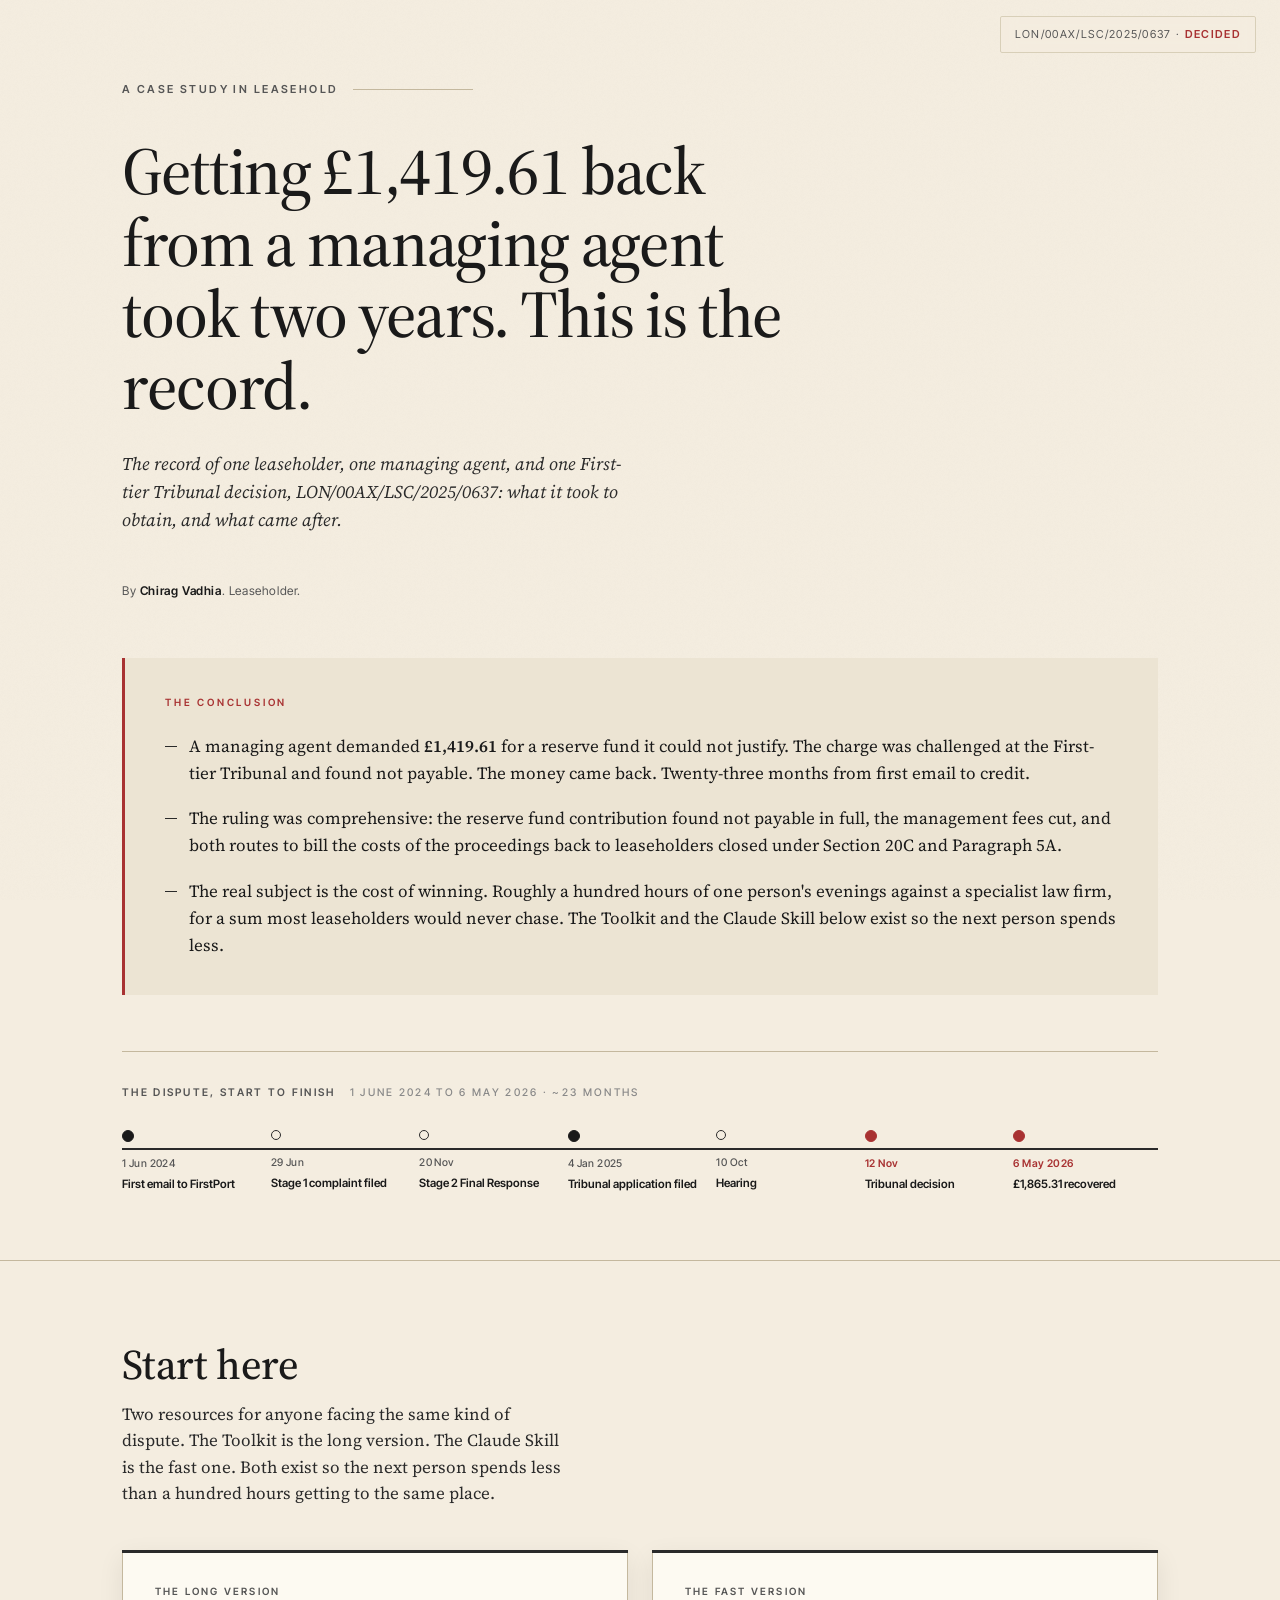
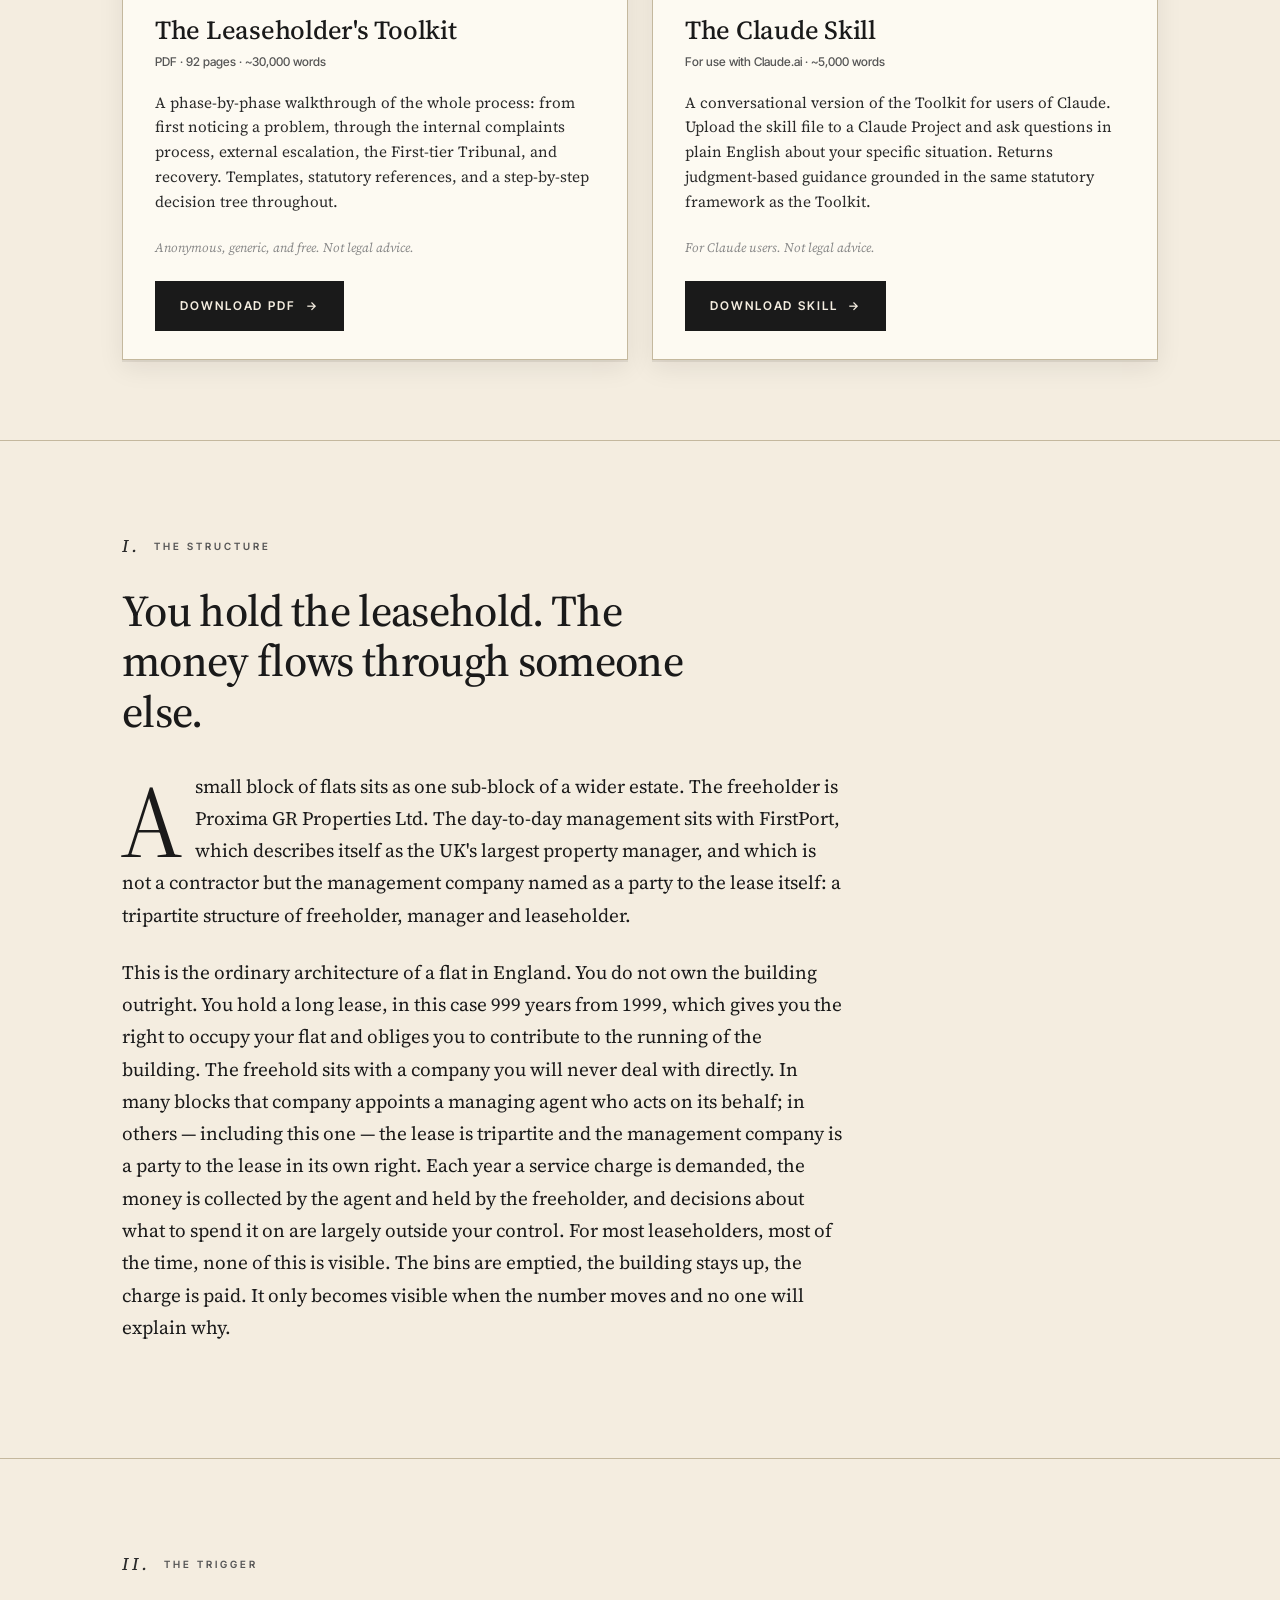
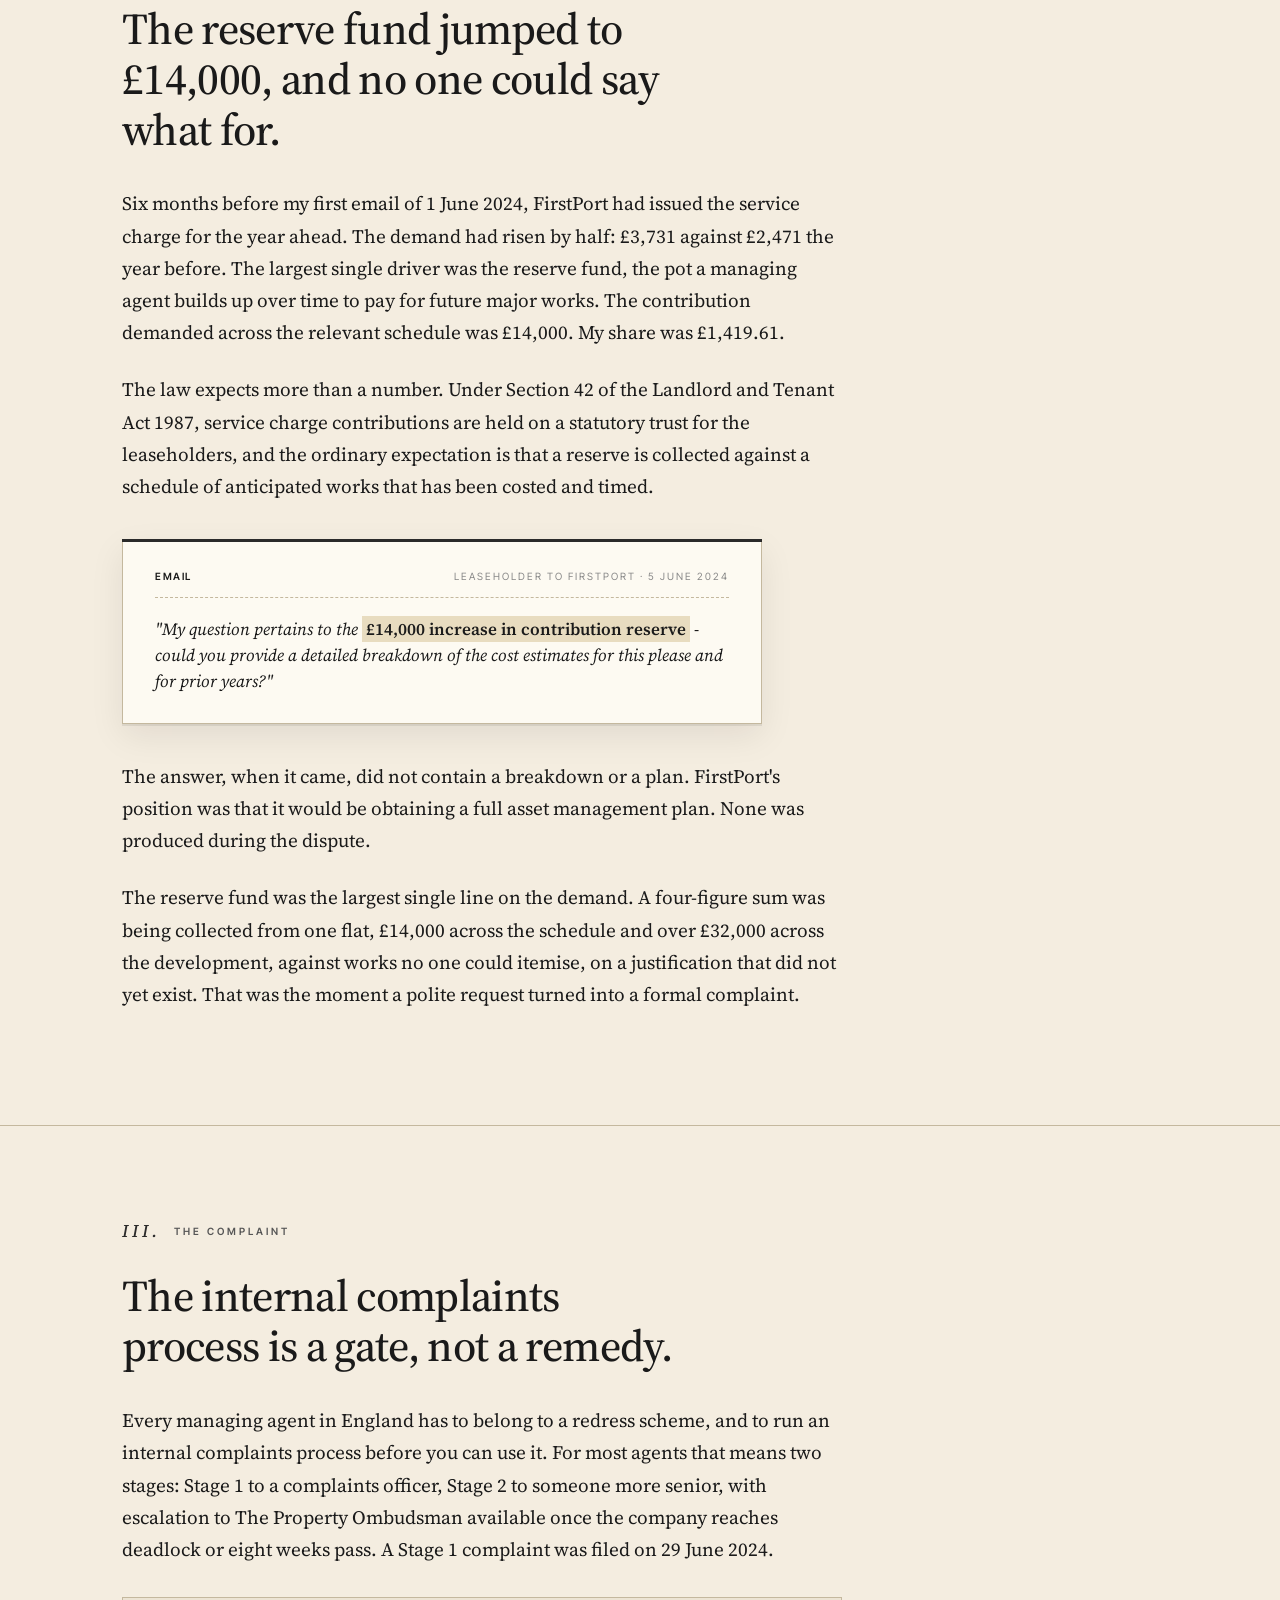
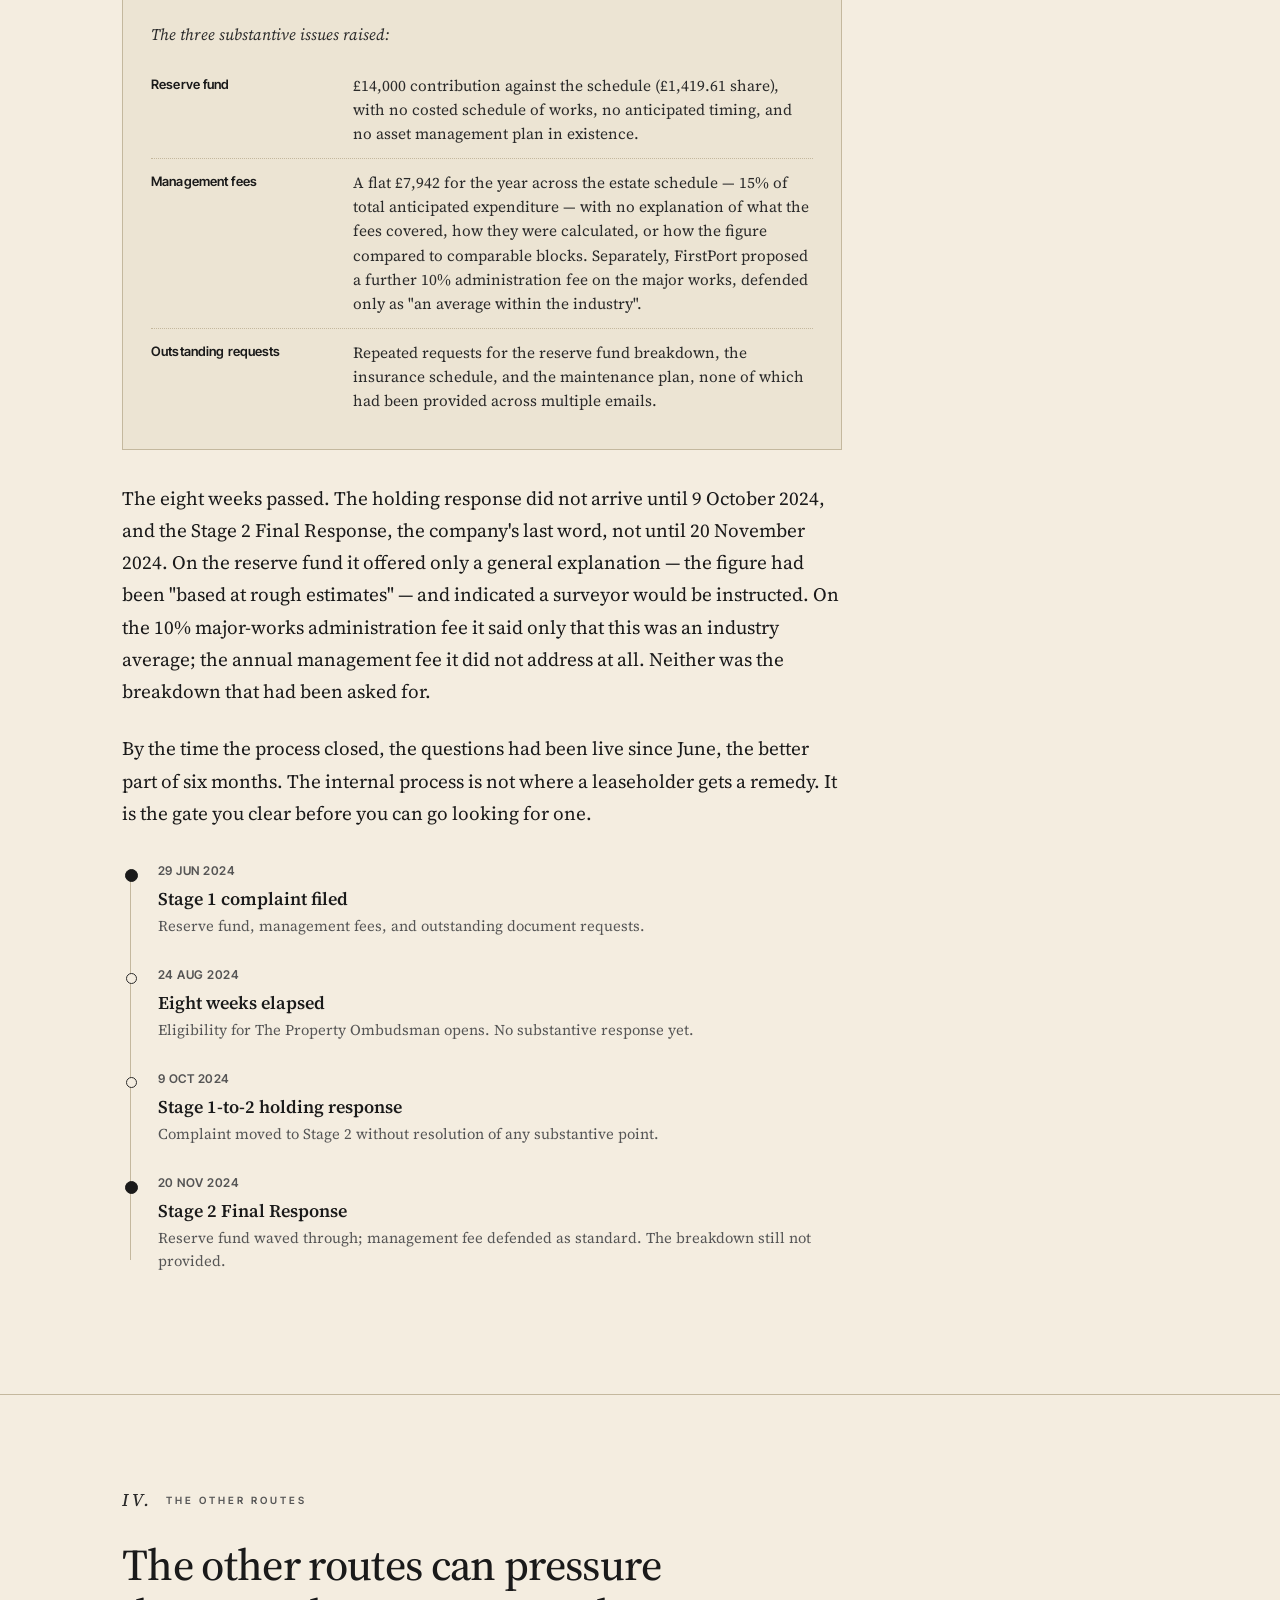
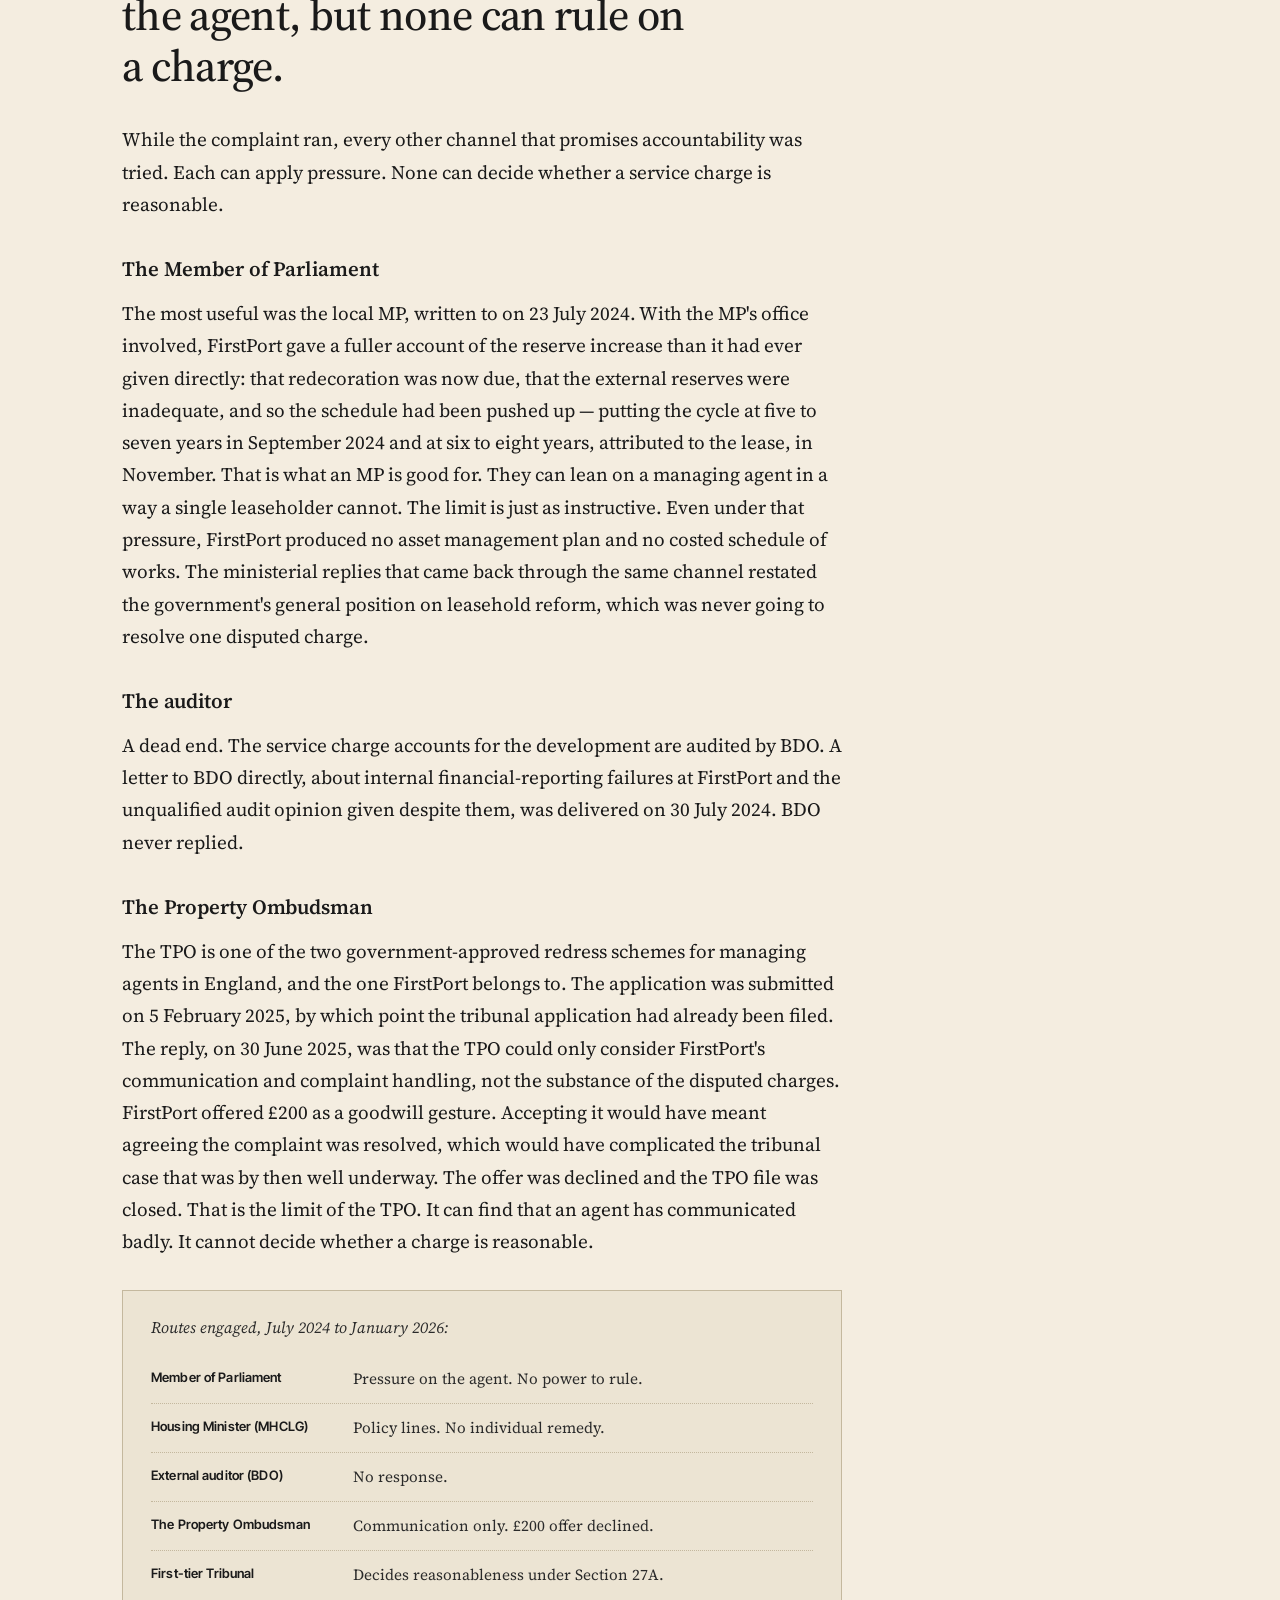
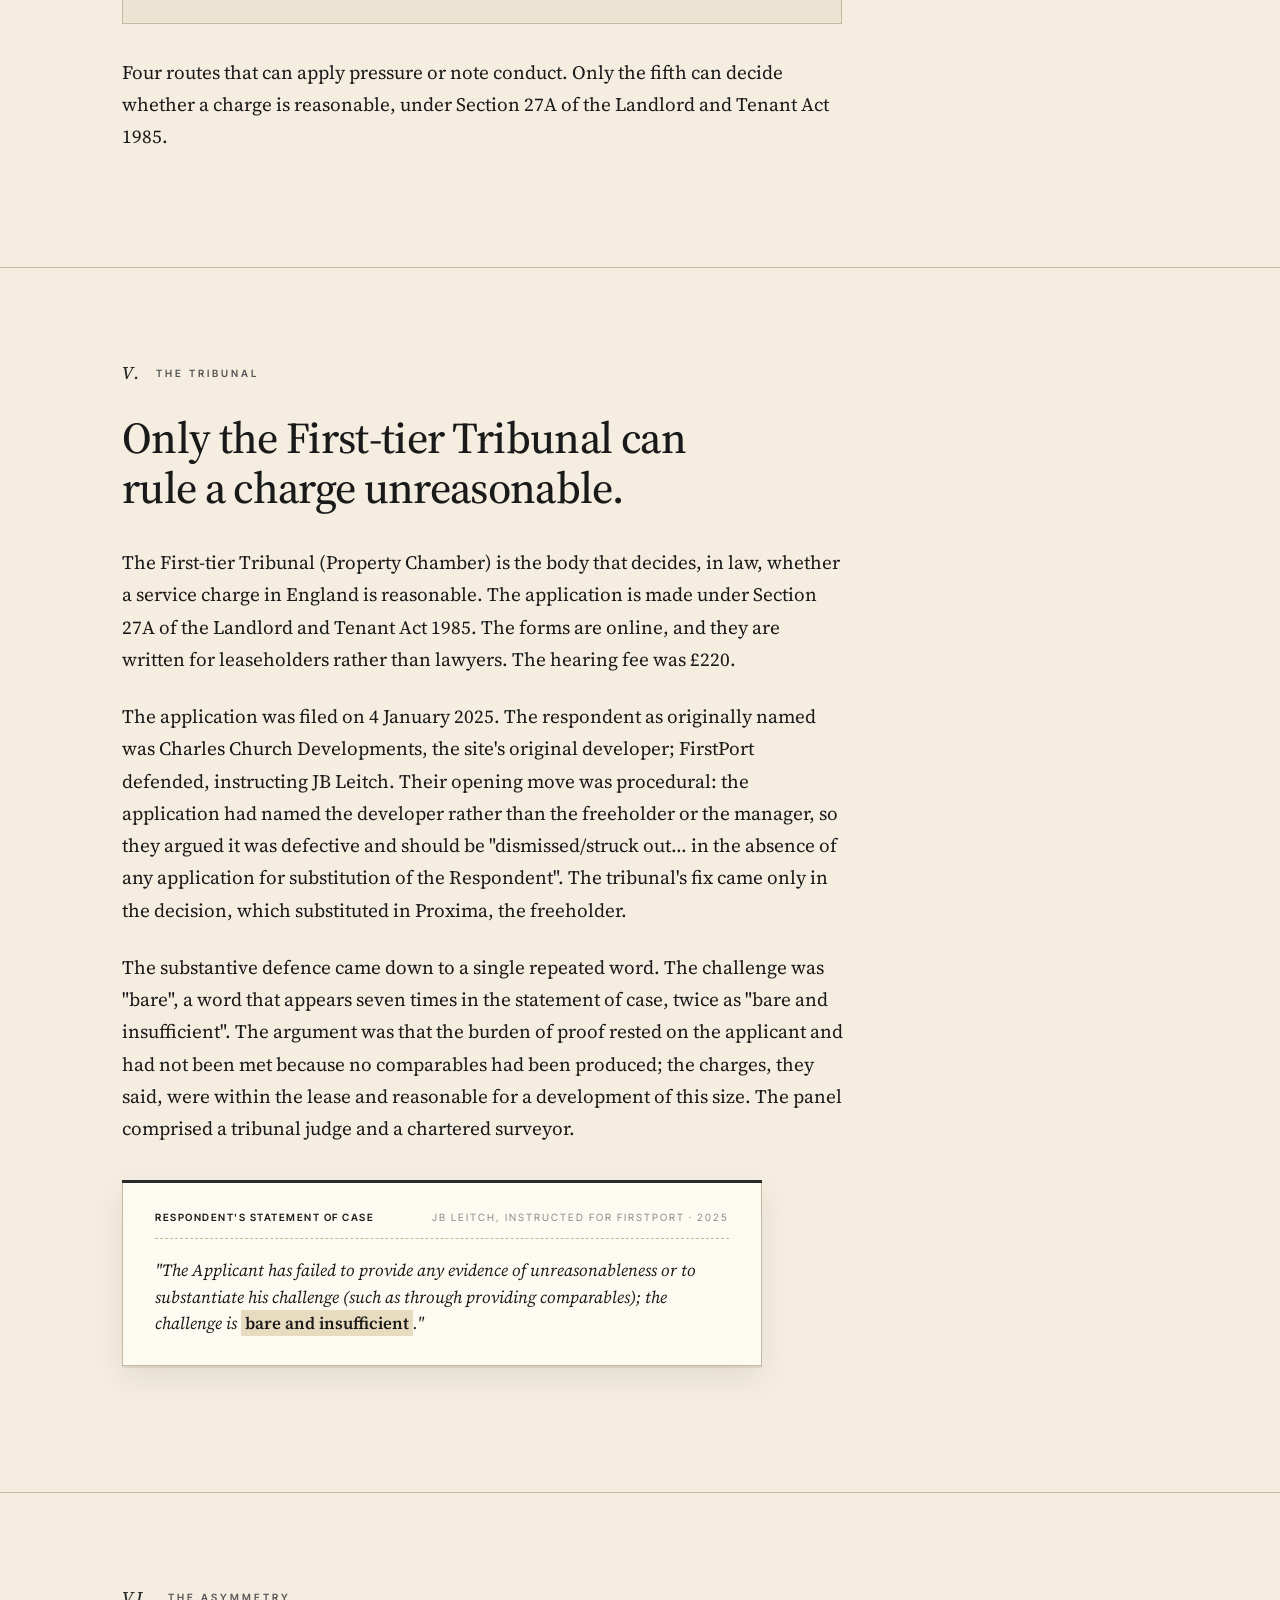
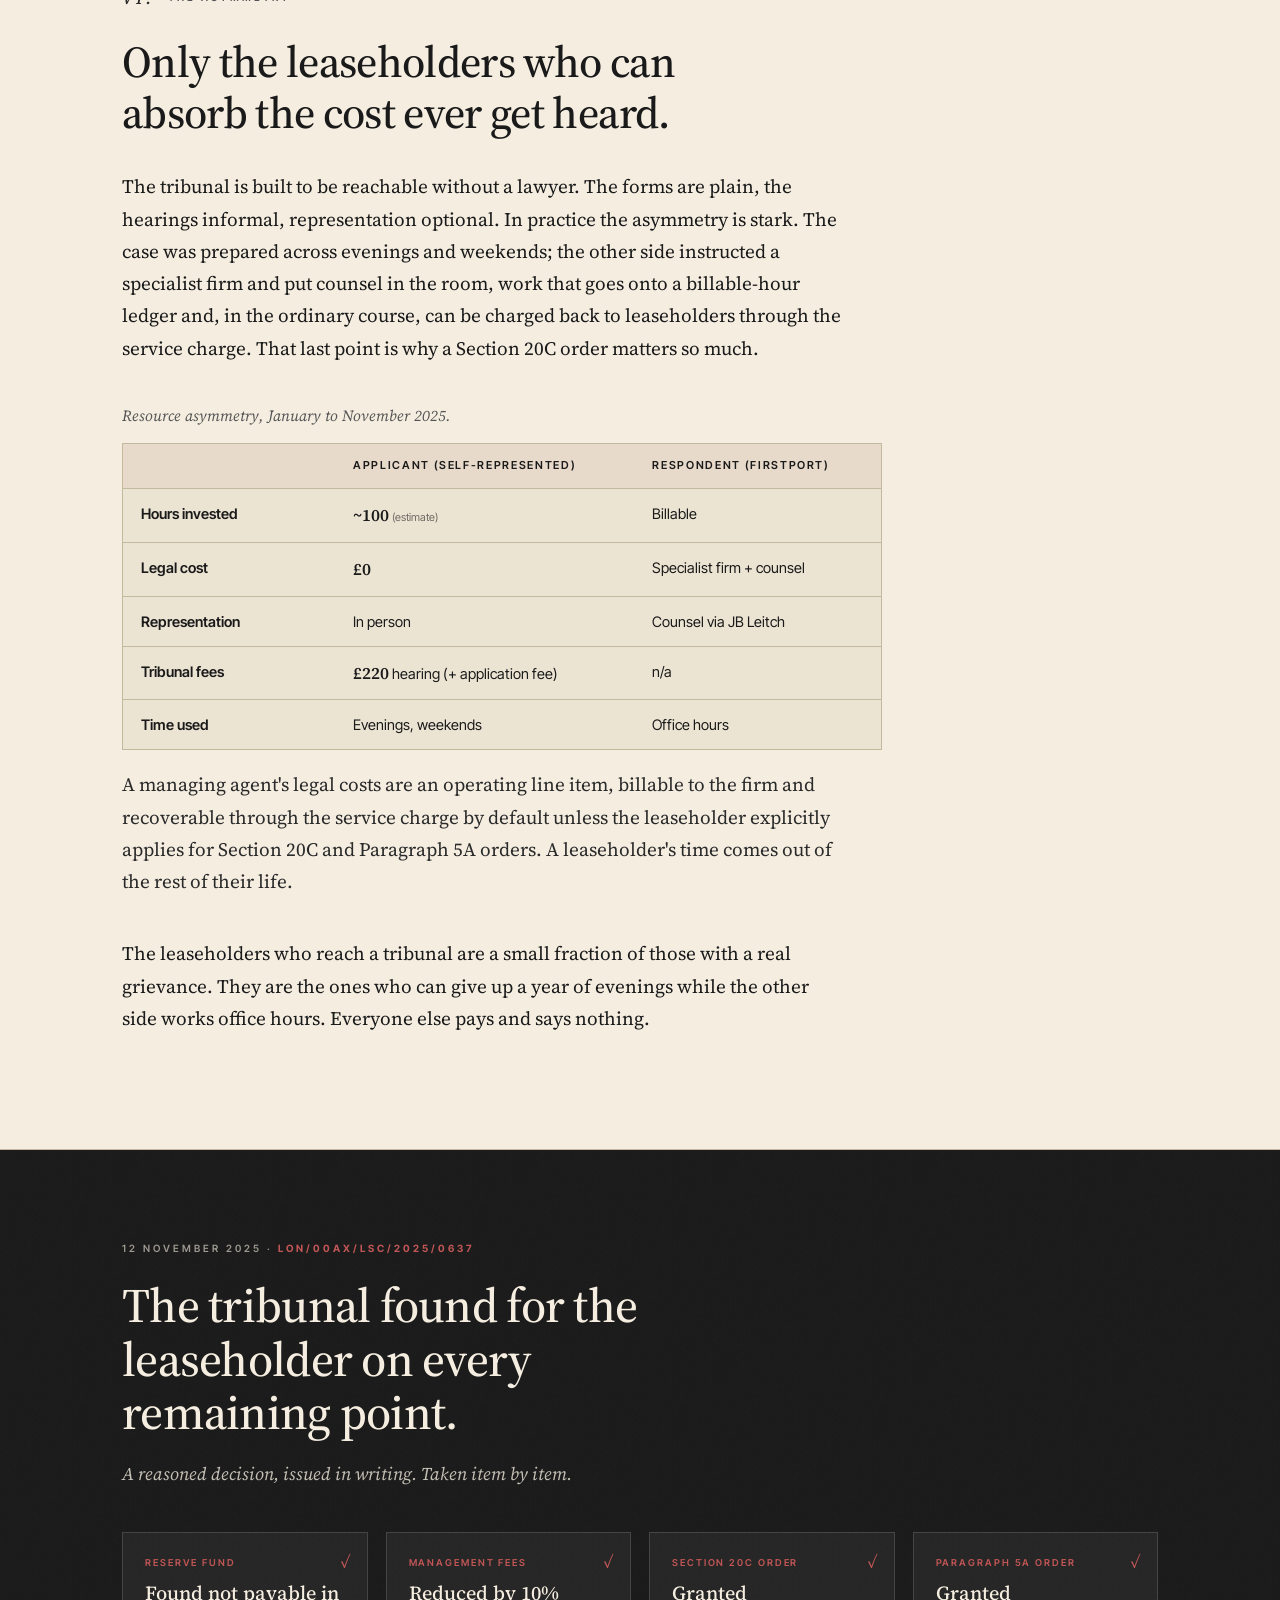
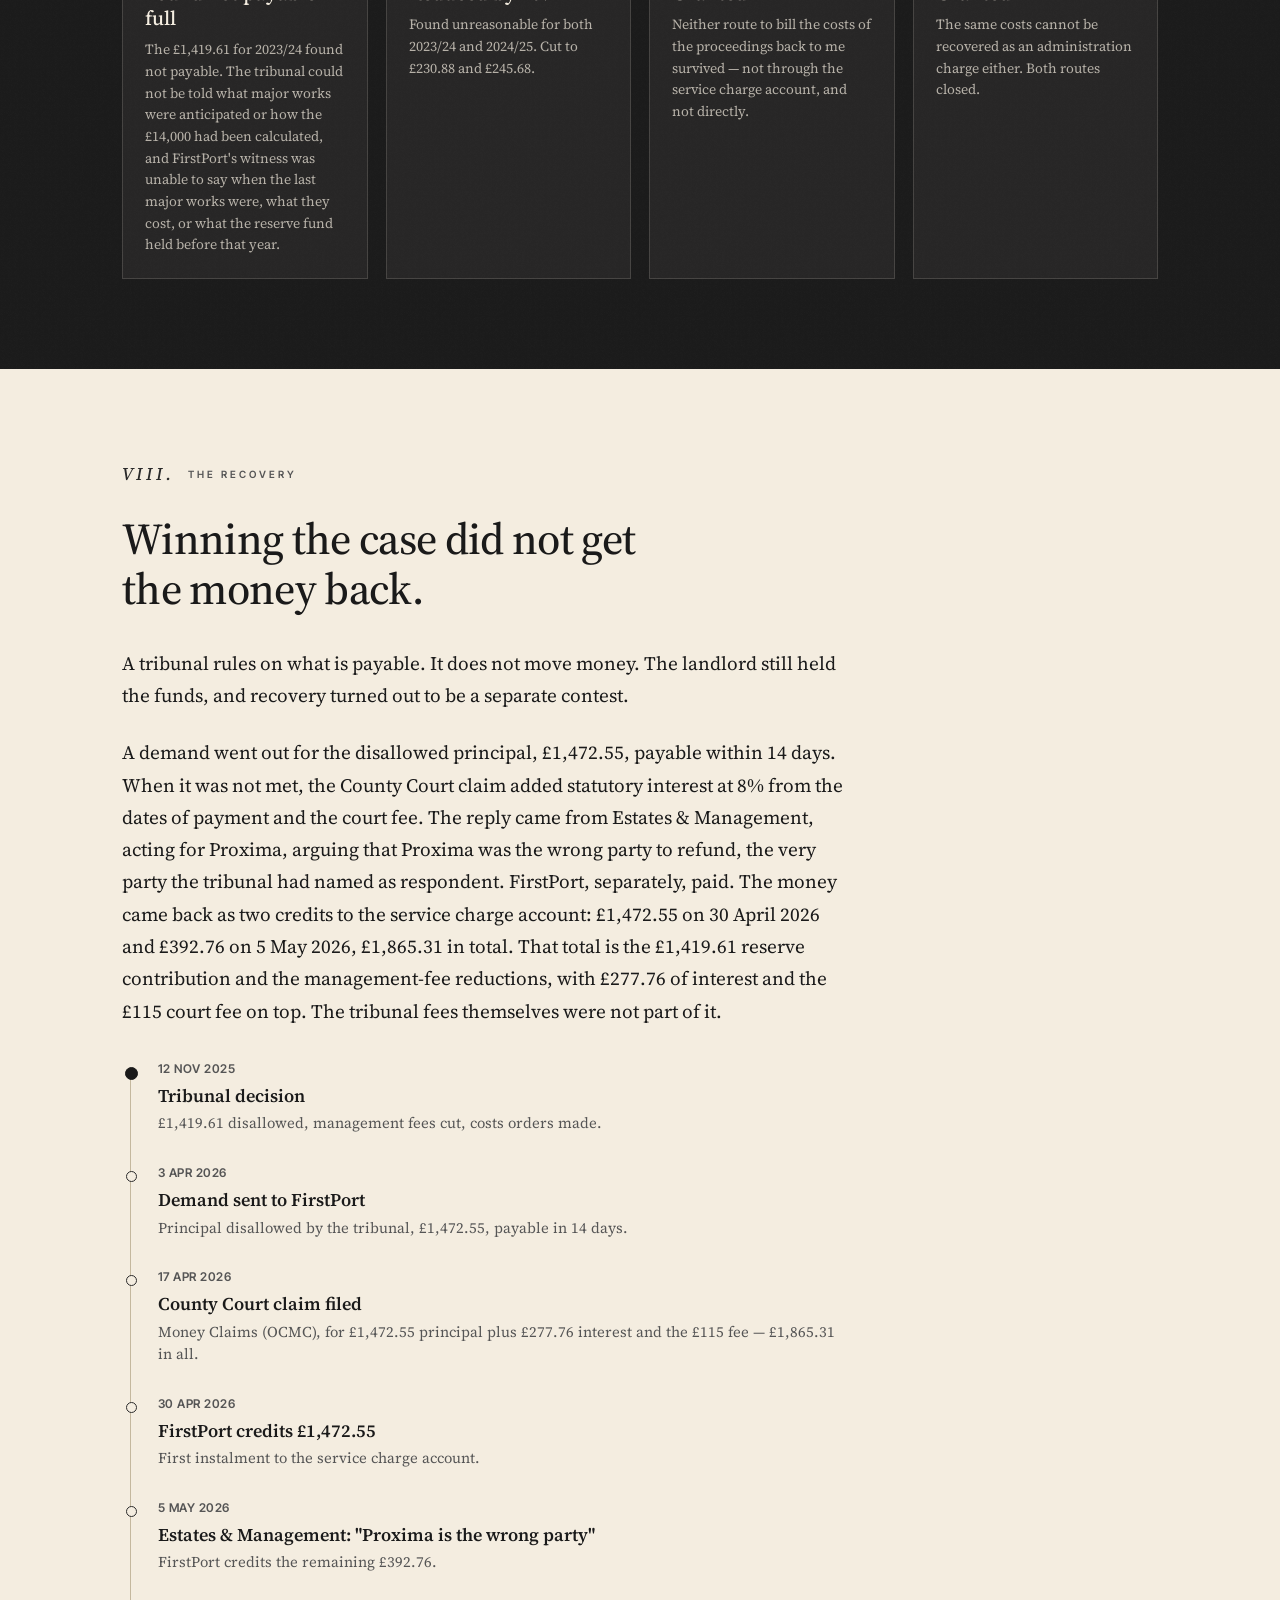
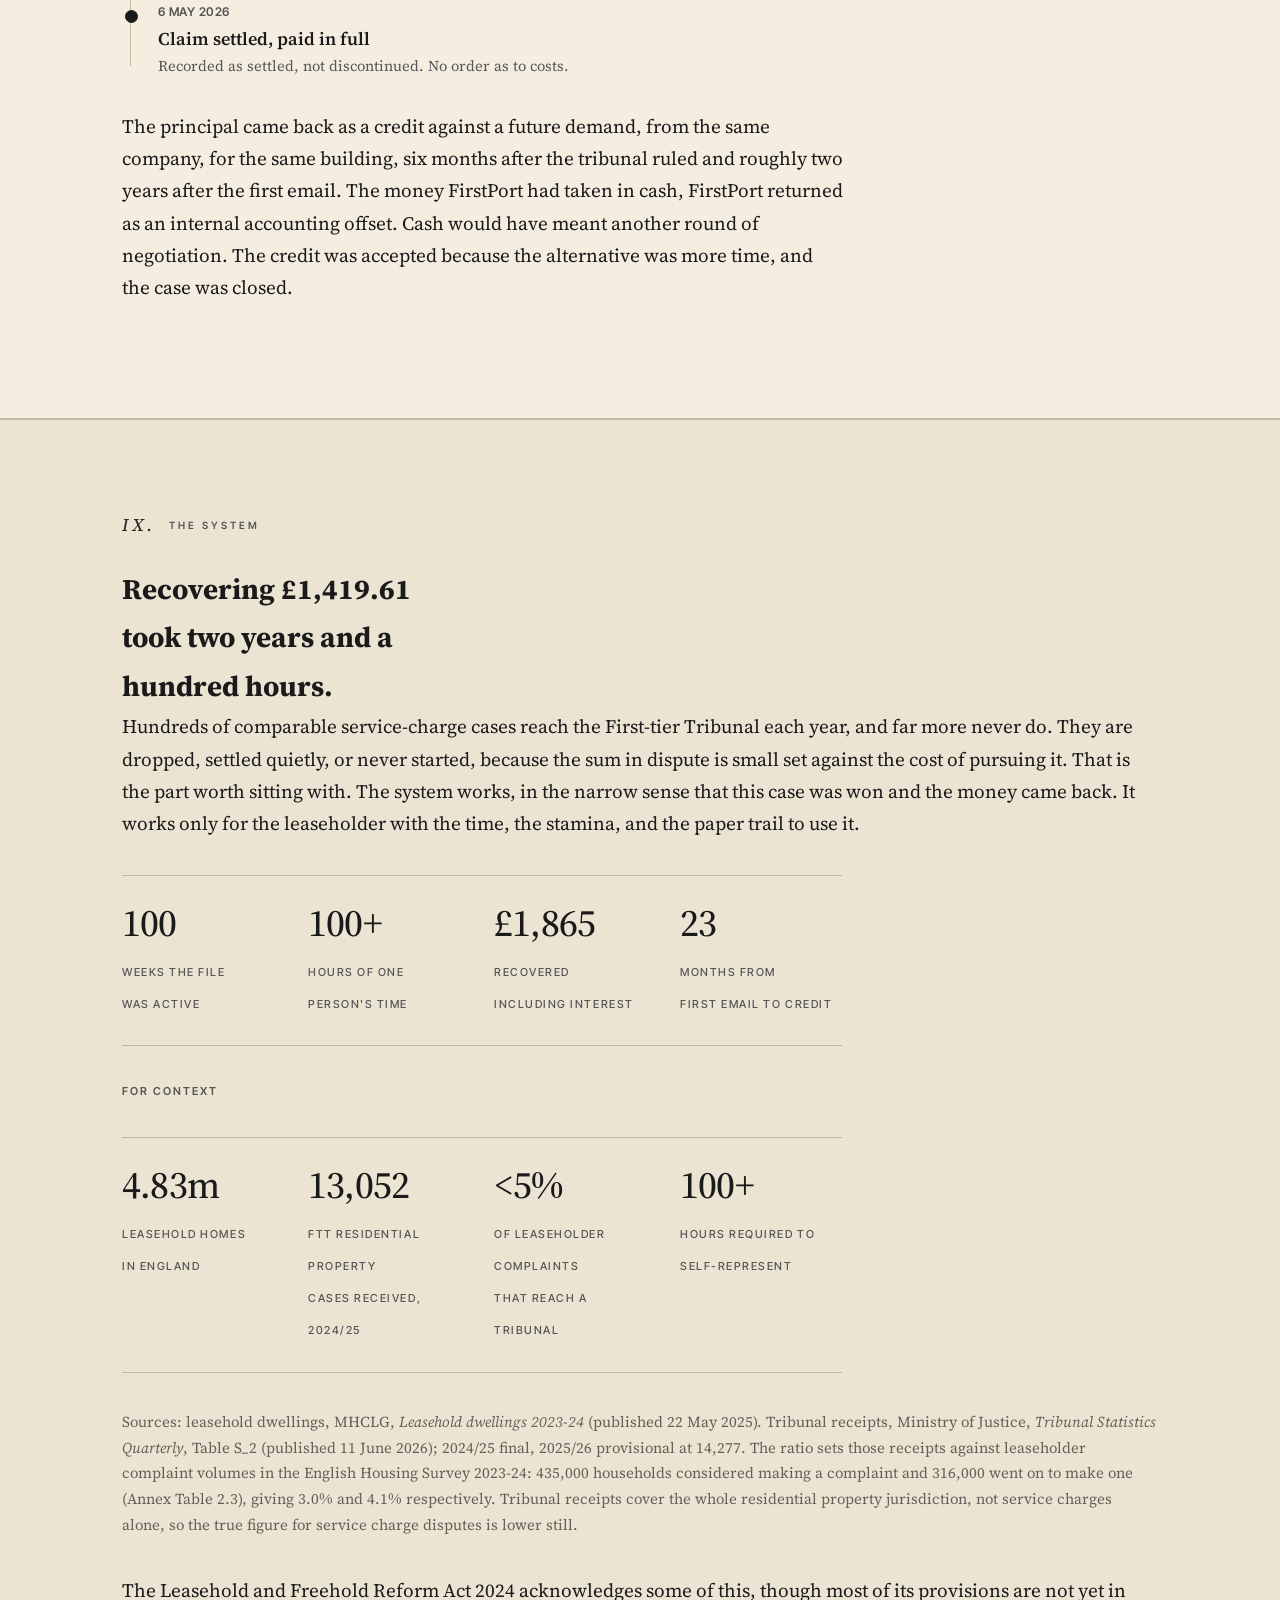
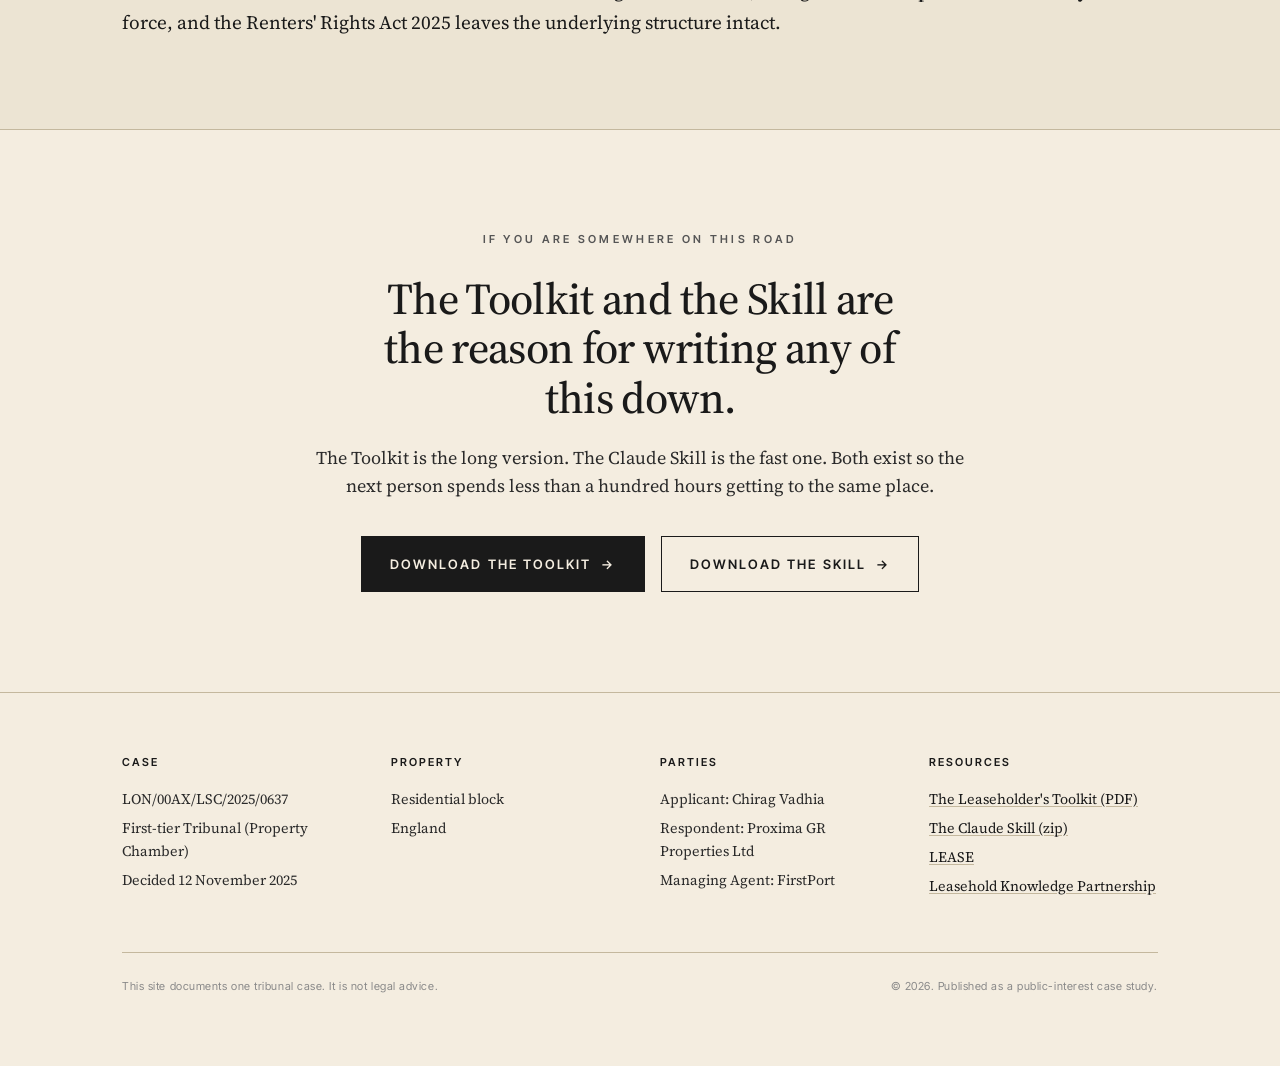
==== commit f116eafc: "Apply verified corrections to the case study and the Claude Skill 26 corrections to index.html, each" ====
--- a/index.html
+++ b/index.html
@@ -1179,14 +1179,14 @@
       The record of one leaseholder, one managing agent, and one First-tier Tribunal decision, LON/00AX/LSC/2025/0637: what it took to obtain, and what came after.
     </div>
     <div class="hero-byline">
-      By <strong>Chirag Vadhia</strong>. Leaseholder, Greater London.
+      By <strong>Chirag Vadhia</strong>. Leaseholder.
     </div>
 
     <div class="conclusion-block">
       <div class="conclusion-label">The conclusion</div>
       <ul class="conclusion-list">
-        <li>A managing agent demanded <strong>£1,419.61</strong> for a reserve fund it could not justify. The charge was challenged at the First-tier Tribunal and struck out. The money came back. Twenty-three months from first email to credit.</li>
-        <li>The ruling was comprehensive: the reserve fund struck out in full, the management fees cut, and both routes for the agent to bill its legal costs back to leaseholders closed under Section 20C and Paragraph 5A.</li>
+        <li>A managing agent demanded <strong>£1,419.61</strong> for a reserve fund it could not justify. The charge was challenged at the First-tier Tribunal and found not payable. The money came back. Twenty-three months from first email to credit.</li>
+        <li>The ruling was comprehensive: the reserve fund contribution found not payable in full, the management fees cut, and both routes to bill the costs of the proceedings back to leaseholders closed under Section 20C and Paragraph 5A.</li>
         <li>The real subject is the cost of winning. Roughly a hundred hours of one person's evenings against a specialist law firm, for a sum most leaseholders would never chase. The Toolkit and the Claude Skill below exist so the next person spends less.</li>
       </ul>
     </div>
@@ -1285,9 +1285,9 @@
     <div class="section-mark"><span class="num">i.</span> The structure</div>
     <h2>You hold the leasehold. The money flows through someone else.</h2>
 
-    <p class="dropcap reveal">A small block of flats in Greater London sits as one sub-block of a wider estate, twenty-six flats in all. The freeholder is Proxima GR Properties Ltd. The day-to-day management is contracted out to FirstPort, the UK's largest residential property manager.</p>
-
-    <p class="reveal">This is the ordinary architecture of a flat in England. You do not own the building outright. You hold a long lease, in this case 999 years from 1999, which gives you the right to occupy your flat and obliges you to contribute to the running of the building. The freehold sits with a company you will never deal with directly. That company appoints a managing agent, who acts on its behalf. Each year a service charge is demanded, the money is collected by the agent and held by the freeholder, and decisions about what to spend it on are largely outside your control. For most leaseholders, most of the time, none of this is visible. The bins are emptied, the building stays up, the charge is paid. It only becomes visible when the number moves and no one will explain why.</p>
+    <p class="dropcap reveal">A small block of flats sits as one sub-block of a wider estate. The freeholder is Proxima GR Properties Ltd. The day-to-day management sits with FirstPort, which describes itself as the UK's largest property manager, and which is not a contractor but the management company named as a party to the lease itself: a tripartite structure of freeholder, manager and leaseholder.</p>
+
+    <p class="reveal">This is the ordinary architecture of a flat in England. You do not own the building outright. You hold a long lease, in this case 999 years from 1999, which gives you the right to occupy your flat and obliges you to contribute to the running of the building. The freehold sits with a company you will never deal with directly. In many blocks that company appoints a managing agent who acts on its behalf; in others — including this one — the lease is tripartite and the management company is a party to the lease in its own right. Each year a service charge is demanded, the money is collected by the agent and held by the freeholder, and decisions about what to spend it on are largely outside your control. For most leaseholders, most of the time, none of this is visible. The bins are emptied, the building stays up, the charge is paid. It only becomes visible when the number moves and no one will explain why.</p>
   </div>
 </section>
 
@@ -1297,21 +1297,21 @@
     <div class="section-mark"><span class="num">ii.</span> The trigger</div>
     <h2>The reserve fund jumped to £14,000, and no one could say what for.</h2>
 
-    <p class="reveal">Some weeks before my first email of 1 June 2024, FirstPort had issued the service charge for the year ahead. The demand had risen by half: £3,731 against £2,471 the year before. The largest single driver was the reserve fund, the pot a managing agent builds up over time to pay for future major works. The contribution demanded across the relevant schedule was £14,000. My share was £1,419.61.</p>
-
-    <p class="reveal">The law expects more than a number. Under Section 42 of the Landlord and Tenant Act 1987, money collected for major works is held on a statutory trust for the leaseholders, and the ordinary expectation is that it is collected against a schedule of anticipated works that has been costed and timed.</p>
+    <p class="reveal">Six months before my first email of 1 June 2024, FirstPort had issued the service charge for the year ahead. The demand had risen by half: £3,731 against £2,471 the year before. The largest single driver was the reserve fund, the pot a managing agent builds up over time to pay for future major works. The contribution demanded across the relevant schedule was £14,000. My share was £1,419.61.</p>
+
+    <p class="reveal">The law expects more than a number. Under Section 42 of the Landlord and Tenant Act 1987, service charge contributions are held on a statutory trust for the leaseholders, and the ordinary expectation is that a reserve is collected against a schedule of anticipated works that has been costed and timed.</p>
 
     <div class="doc-card reveal">
       <div class="doc-meta">
         <span class="doc-tag">Email</span>
         <span>Leaseholder to FirstPort · 5 June 2024</span>
       </div>
-      <blockquote>"My question pertains to the <span class="highlight-text">£14,000 increase in contribution reserve</span>. Could you provide a detailed breakdown of the cost estimates for this, please, and for prior years?"</blockquote>
+      <blockquote>"My question pertains to the <span class="highlight-text">£14,000 increase in contribution reserve</span> - could you provide a detailed breakdown of the cost estimates for this please and for prior years?"</blockquote>
     </div>
 
     <p class="reveal">The answer, when it came, did not contain a breakdown or a plan. FirstPort's position was that it would be obtaining a full asset management plan. None was produced during the dispute.</p>
 
-    <p class="reveal">The reserve fund was the largest single line on the demand. A four-figure sum was being collected from one flat, tens of thousands across the schedule, against works no one could itemise, on a justification that did not yet exist. That was the moment a polite request turned into a formal complaint.</p>
+    <p class="reveal">The reserve fund was the largest single line on the demand. A four-figure sum was being collected from one flat, £14,000 across the schedule and over £32,000 across the development, against works no one could itemise, on a justification that did not yet exist. That was the moment a polite request turned into a formal complaint.</p>
   </div>
 </section>
 
@@ -1321,7 +1321,7 @@
     <div class="section-mark"><span class="num">iii.</span> The complaint</div>
     <h2>The internal complaints process is a gate, not a remedy.</h2>
 
-    <p class="reveal">Every managing agent in England has to run a two-stage internal complaints process: Stage 1 to a complaints officer, Stage 2 to someone more senior, with escalation to The Property Ombudsman available once the company reaches deadlock or eight weeks pass. A Stage 1 complaint was filed on 29 June 2024.</p>
+    <p class="reveal">Every managing agent in England has to belong to a redress scheme, and to run an internal complaints process before you can use it. For most agents that means two stages: Stage 1 to a complaints officer, Stage 2 to someone more senior, with escalation to The Property Ombudsman available once the company reaches deadlock or eight weeks pass. A Stage 1 complaint was filed on 29 June 2024.</p>
 
     <div class="fact-list reveal">
       <div class="fact-list-title">The three substantive issues raised:</div>
@@ -1332,7 +1332,7 @@
         </li>
         <li>
           <span class="key">Management fees</span>
-          <span class="val">Set at 10% of expenditure, defended only on the basis that the figure was "industry standard", with no explanation of what the fees covered, how they were calculated, or how the figure compared to comparable blocks.</span>
+          <span class="val">A flat £7,942 for the year across the estate schedule — 15% of total anticipated expenditure — with no explanation of what the fees covered, how they were calculated, or how the figure compared to comparable blocks. Separately, FirstPort proposed a further 10% administration fee on the major works, defended only as "an average within the industry".</span>
         </li>
         <li>
           <span class="key">Outstanding requests</span>
@@ -1341,7 +1341,7 @@
       </ul>
     </div>
 
-    <p class="reveal">The eight weeks passed. The holding response did not arrive until 9 October 2024, and the Stage 2 Final Response, the company's last word, not until 20 November 2024. On the reserve fund it offered only a general explanation and indicated a surveyor would be instructed. On the management fee it defended the 10% as standard for the industry. Neither was the breakdown that had been asked for.</p>
+    <p class="reveal">The eight weeks passed. The holding response did not arrive until 9 October 2024, and the Stage 2 Final Response, the company's last word, not until 20 November 2024. On the reserve fund it offered only a general explanation — the figure had been "based at rough estimates" — and indicated a surveyor would be instructed. On the 10% major-works administration fee it said only that this was an industry average; the annual management fee it did not address at all. Neither was the breakdown that had been asked for.</p>
 
     <p class="reveal">By the time the process closed, the questions had been live since June, the better part of six months. The internal process is not where a leaseholder gets a remedy. It is the gate you clear before you can go looking for one.</p>
 
@@ -1352,7 +1352,7 @@
         <div class="tl-detail">Reserve fund, management fees, and outstanding document requests.</div>
       </div>
       <div class="tl-item">
-        <span class="tl-date">28 AUG 2024</span>
+        <span class="tl-date">24 AUG 2024</span>
         <div class="tl-event">Eight weeks elapsed</div>
         <div class="tl-detail">Eligibility for The Property Ombudsman opens. No substantive response yet.</div>
       </div>
@@ -1379,16 +1379,16 @@
     <p class="reveal">While the complaint ran, every other channel that promises accountability was tried. Each can apply pressure. None can decide whether a service charge is reasonable.</p>
 
     <h3 class="reveal">The Member of Parliament</h3>
-    <p class="reveal">The most useful was the local MP, written to on 23 July 2024. With the MP's office involved, FirstPort gave a fuller account of the reserve increase than it had ever given directly: that external redecoration runs on a six-to-eight-year cycle, was now due, and that the external reserves were inadequate, so the schedule had been pushed up. That is what an MP is good for. They can lean on a managing agent in a way a single leaseholder cannot. The limit is just as instructive. Even under that pressure, FirstPort produced no asset management plan and no costed schedule of works. The ministerial replies that came back through the same channel restated the government's general position on leasehold reform, which was never going to resolve one disputed charge.</p>
+    <p class="reveal">The most useful was the local MP, written to on 23 July 2024. With the MP's office involved, FirstPort gave a fuller account of the reserve increase than it had ever given directly: that redecoration was now due, that the external reserves were inadequate, and so the schedule had been pushed up — putting the cycle at five to seven years in September 2024 and at six to eight years, attributed to the lease, in November. That is what an MP is good for. They can lean on a managing agent in a way a single leaseholder cannot. The limit is just as instructive. Even under that pressure, FirstPort produced no asset management plan and no costed schedule of works. The ministerial replies that came back through the same channel restated the government's general position on leasehold reform, which was never going to resolve one disputed charge.</p>
 
     <h3 class="reveal">The auditor</h3>
-    <p class="reveal">A dead end. FirstPort's accounts are audited by BDO. A letter to BDO directly, about how the reserve fund was treated in the audited accounts, was delivered on 30 July 2024. BDO never replied.</p>
+    <p class="reveal">A dead end. The service charge accounts for the development are audited by BDO. A letter to BDO directly, about internal financial-reporting failures at FirstPort and the unqualified audit opinion given despite them, was delivered on 30 July 2024. BDO never replied.</p>
 
     <h3 class="reveal">The Property Ombudsman</h3>
-    <p class="reveal">The TPO is the redress scheme for managing agents in England. The application was submitted on 5 February 2025, by which point the tribunal application had already been filed. The reply, on 30 June 2025, was that the TPO could only consider FirstPort's communication and complaint handling, not the substance of the disputed charges. FirstPort offered £200 as a goodwill gesture. Accepting it would have meant agreeing the complaint was resolved, which would have complicated the tribunal case that was by then well underway. The offer was declined and the TPO file was closed. That is the limit of the TPO. It can find that an agent has communicated badly. It cannot decide whether a charge is reasonable.</p>
+    <p class="reveal">The TPO is one of the two government-approved redress schemes for managing agents in England, and the one FirstPort belongs to. The application was submitted on 5 February 2025, by which point the tribunal application had already been filed. The reply, on 30 June 2025, was that the TPO could only consider FirstPort's communication and complaint handling, not the substance of the disputed charges. FirstPort offered £200 as a goodwill gesture. Accepting it would have meant agreeing the complaint was resolved, which would have complicated the tribunal case that was by then well underway. The offer was declined and the TPO file was closed. That is the limit of the TPO. It can find that an agent has communicated badly. It cannot decide whether a charge is reasonable.</p>
 
     <div class="fact-list reveal">
-      <div class="fact-list-title">Routes engaged, July 2024 to June 2025:</div>
+      <div class="fact-list-title">Routes engaged, July 2024 to January 2026:</div>
       <ul>
         <li><span class="key">Member of Parliament</span><span class="val">Pressure on the agent. No power to rule.</span></li>
         <li><span class="key">Housing Minister (MHCLG)</span><span class="val">Policy lines. No individual remedy.</span></li>
@@ -1410,14 +1410,14 @@
 
     <p class="reveal">The First-tier Tribunal (Property Chamber) is the body that decides, in law, whether a service charge in England is reasonable. The application is made under Section 27A of the Landlord and Tenant Act 1985. The forms are online, and they are written for leaseholders rather than lawyers. The hearing fee was £220.</p>
 
-    <p class="reveal">The application was filed on 4 January 2025. On the tribunal's direction the respondent was Proxima, the freeholder, and FirstPort defended on its behalf, instructing JB Leitch, a firm that specialises in residential property litigation. Their opening move was procedural: because the application named the freeholder rather than the manager, they argued it was defective and should be "dismissed/struck out... in the absence of any application for substitution of the Respondent". The tribunal disposed of that by amending the respondent's name and moving on.</p>
+    <p class="reveal">The application was filed on 4 January 2025. The respondent as originally named was Charles Church Developments, the site's original developer; FirstPort defended, instructing JB Leitch. Their opening move was procedural: the application had named the developer rather than the freeholder or the manager, so they argued it was defective and should be "dismissed/struck out... in the absence of any application for substitution of the Respondent". The tribunal's fix came only in the decision, which substituted in Proxima, the freeholder.</p>
 
     <p class="reveal">The substantive defence came down to a single repeated word. The challenge was "bare", a word that appears seven times in the statement of case, twice as "bare and insufficient". The argument was that the burden of proof rested on the applicant and had not been met because no comparables had been produced; the charges, they said, were within the lease and reasonable for a development of this size. The panel comprised a tribunal judge and a chartered surveyor.</p>
 
     <div class="doc-card reveal">
       <div class="doc-meta">
         <span class="doc-tag">Respondent's Statement of Case</span>
-        <span>JB Leitch for Proxima GR Properties Ltd · 2025</span>
+        <span>JB Leitch, instructed for FirstPort · 2025</span>
       </div>
       <blockquote>"The Applicant has failed to provide any evidence of unreasonableness or to substantiate his challenge (such as through providing comparables); the challenge is <span class="highlight-text">bare and insufficient</span>."</blockquote>
     </div>
@@ -1445,7 +1445,7 @@
         <tbody>
           <tr>
             <td>Hours invested</td>
-            <td><span class="figure">~100</span></td>
+            <td><span class="figure">~100</span> <span style="font-size:0.75em;opacity:0.6;">(estimate)</span></td>
             <td>Billable</td>
           </tr>
           <tr>
@@ -1489,8 +1489,8 @@
     <div class="findings">
       <div class="finding">
         <div class="finding-tag">Reserve Fund</div>
-        <div class="finding-headline">Struck out in full</div>
-        <div class="finding-detail">The £1,419.61 for 2023/24 found not payable. No asset management plan, no costed schedule of works, and FirstPort's witness unable to say when the last major works were or what they cost.</div>
+        <div class="finding-headline">Found not payable in full</div>
+        <div class="finding-detail">The £1,419.61 for 2023/24 found not payable. The tribunal could not be told what major works were anticipated or how the £14,000 had been calculated, and FirstPort's witness was unable to say when the last major works were, what they cost, or what the reserve fund held before that year.</div>
       </div>
       <div class="finding">
         <div class="finding-tag">Management Fees</div>
@@ -1500,7 +1500,7 @@
       <div class="finding">
         <div class="finding-tag">Section 20C Order</div>
         <div class="finding-headline">Granted</div>
-        <div class="finding-detail">FirstPort barred from recovering its legal costs of the proceedings through the service charge.</div>
+        <div class="finding-detail">Neither route to bill the costs of the proceedings back to me survived — not through the service charge account, and not directly.</div>
       </div>
       <div class="finding">
         <div class="finding-tag">Paragraph 5A Order</div>
@@ -1519,7 +1519,7 @@
 
     <p class="reveal">A tribunal rules on what is payable. It does not move money. The landlord still held the funds, and recovery turned out to be a separate contest.</p>
 
-    <p class="reveal">A demand went out for the disallowed principal, statutory interest at 8% from the dates of payment, and the costs of pursuing it. The reply came from E&M Legal, acting for Proxima, arguing that Proxima was the wrong party to refund, the very party the tribunal had named as respondent. FirstPort, separately, paid. The money came back as two credits to the service charge account: £1,472.55 on 30 April 2026 and £392.76 on 5 May 2026, £1,865.31 in total. That total is the £1,419.61 reserve contribution and the management-fee reductions, with £277.76 of interest and the £115 court fee on top. The tribunal fees themselves were not part of it.</p>
+    <p class="reveal">A demand went out for the disallowed principal, £1,472.55, payable within 14 days. When it was not met, the County Court claim added statutory interest at 8% from the dates of payment and the court fee. The reply came from Estates &amp; Management, acting for Proxima, arguing that Proxima was the wrong party to refund, the very party the tribunal had named as respondent. FirstPort, separately, paid. The money came back as two credits to the service charge account: £1,472.55 on 30 April 2026 and £392.76 on 5 May 2026, £1,865.31 in total. That total is the £1,419.61 reserve contribution and the management-fee reductions, with £277.76 of interest and the £115 court fee on top. The tribunal fees themselves were not part of it.</p>
 
     <div class="timeline reveal">
       <div class="tl-item major">
@@ -1530,12 +1530,12 @@
       <div class="tl-item">
         <span class="tl-date">3 APR 2026</span>
         <div class="tl-event">Demand sent to FirstPort</div>
-        <div class="tl-detail">Principal disallowed, 8% statutory interest from dates of payment, costs.</div>
+        <div class="tl-detail">Principal disallowed by the tribunal, £1,472.55, payable in 14 days.</div>
       </div>
       <div class="tl-item">
         <span class="tl-date">17 APR 2026</span>
         <div class="tl-event">County Court claim filed</div>
-        <div class="tl-detail">Money Claim Online, CPR Part 7, for £1,865.31.</div>
+        <div class="tl-detail">Money Claims (OCMC), for £1,472.55 principal plus £277.76 interest and the £115 fee — £1,865.31 in all.</div>
       </div>
       <div class="tl-item">
         <span class="tl-date">30 APR 2026</span>
@@ -1544,13 +1544,13 @@
       </div>
       <div class="tl-item">
         <span class="tl-date">5 MAY 2026</span>
-        <div class="tl-event">E&M Legal: "Proxima is the wrong party"</div>
+        <div class="tl-event">Estates &amp; Management: "Proxima is the wrong party"</div>
         <div class="tl-detail">FirstPort credits the remaining £392.76.</div>
       </div>
       <div class="tl-item major">
         <span class="tl-date">6 MAY 2026</span>
-        <div class="tl-event">Claim discontinued, paid in full</div>
-        <div class="tl-detail">No order as to costs.</div>
+        <div class="tl-event">Claim settled, paid in full</div>
+        <div class="tl-detail">Recorded as settled, not discontinued. No order as to costs.</div>
       </div>
     </div>
 
@@ -1568,7 +1568,7 @@
 
     <div class="fig-row reveal">
       <div class="fig">
-        <span class="figure">92</span>
+        <span class="figure">100</span>
         <span class="label">Weeks the file<br>was active</span>
       </div>
       <div class="fig">
@@ -1589,22 +1589,24 @@
 
     <div class="fig-row reveal">
       <div class="fig">
-        <span class="figure">4.6m</span>
+        <span class="figure">4.83m</span>
         <span class="label">Leasehold homes<br>in England</span>
       </div>
       <div class="fig">
-        <span class="figure">~6,000</span>
-        <span class="label">FtT (Property Chamber)<br>cases per year</span>
+        <span class="figure">13,052</span>
+        <span class="label">FtT residential property<br>cases received, 2024/25</span>
       </div>
       <div class="fig">
-        <span class="figure">&lt;1%</span>
-        <span class="label">Of disputes that<br>reach tribunal</span>
+        <span class="figure">&lt;5%</span>
+        <span class="label">Of leaseholder complaints<br>that reach a tribunal</span>
       </div>
       <div class="fig">
         <span class="figure">100+</span>
         <span class="label">Hours required to<br>self-represent</span>
       </div>
     </div>
+
+    <p class="reveal" style="font-size: 0.8em; opacity: 0.65; margin-top: 18px;">Sources: leasehold dwellings, MHCLG, <em>Leasehold dwellings 2023-24</em> (published 22 May 2025). Tribunal receipts, Ministry of Justice, <em>Tribunal Statistics Quarterly</em>, Table S_2 (published 11 June 2026); 2024/25 final, 2025/26 provisional at 14,277. The ratio sets those receipts against leaseholder complaint volumes in the English Housing Survey 2023-24: 435,000 households considered making a complaint and 316,000 went on to make one (Annex Table 2.3), giving 3.0% and 4.1% respectively. Tribunal receipts cover the whole residential property jurisdiction, not service charges alone, so the true figure for service charge disputes is lower still.</p>
 
     <p class="reveal" style="margin-top: 36px;">The Leasehold and Freehold Reform Act 2024 acknowledges some of this, though most of its provisions are not yet in force, and the Renters' Rights Act 2025 leaves the underlying structure intact.</p>
   </div>
@@ -1643,7 +1645,7 @@
       <div>
         <h4>Property</h4>
         <p>Residential block</p>
-        <p>Greater London</p>
+        <p>England</p>
       </div>
       <div>
         <h4>Parties</h4>
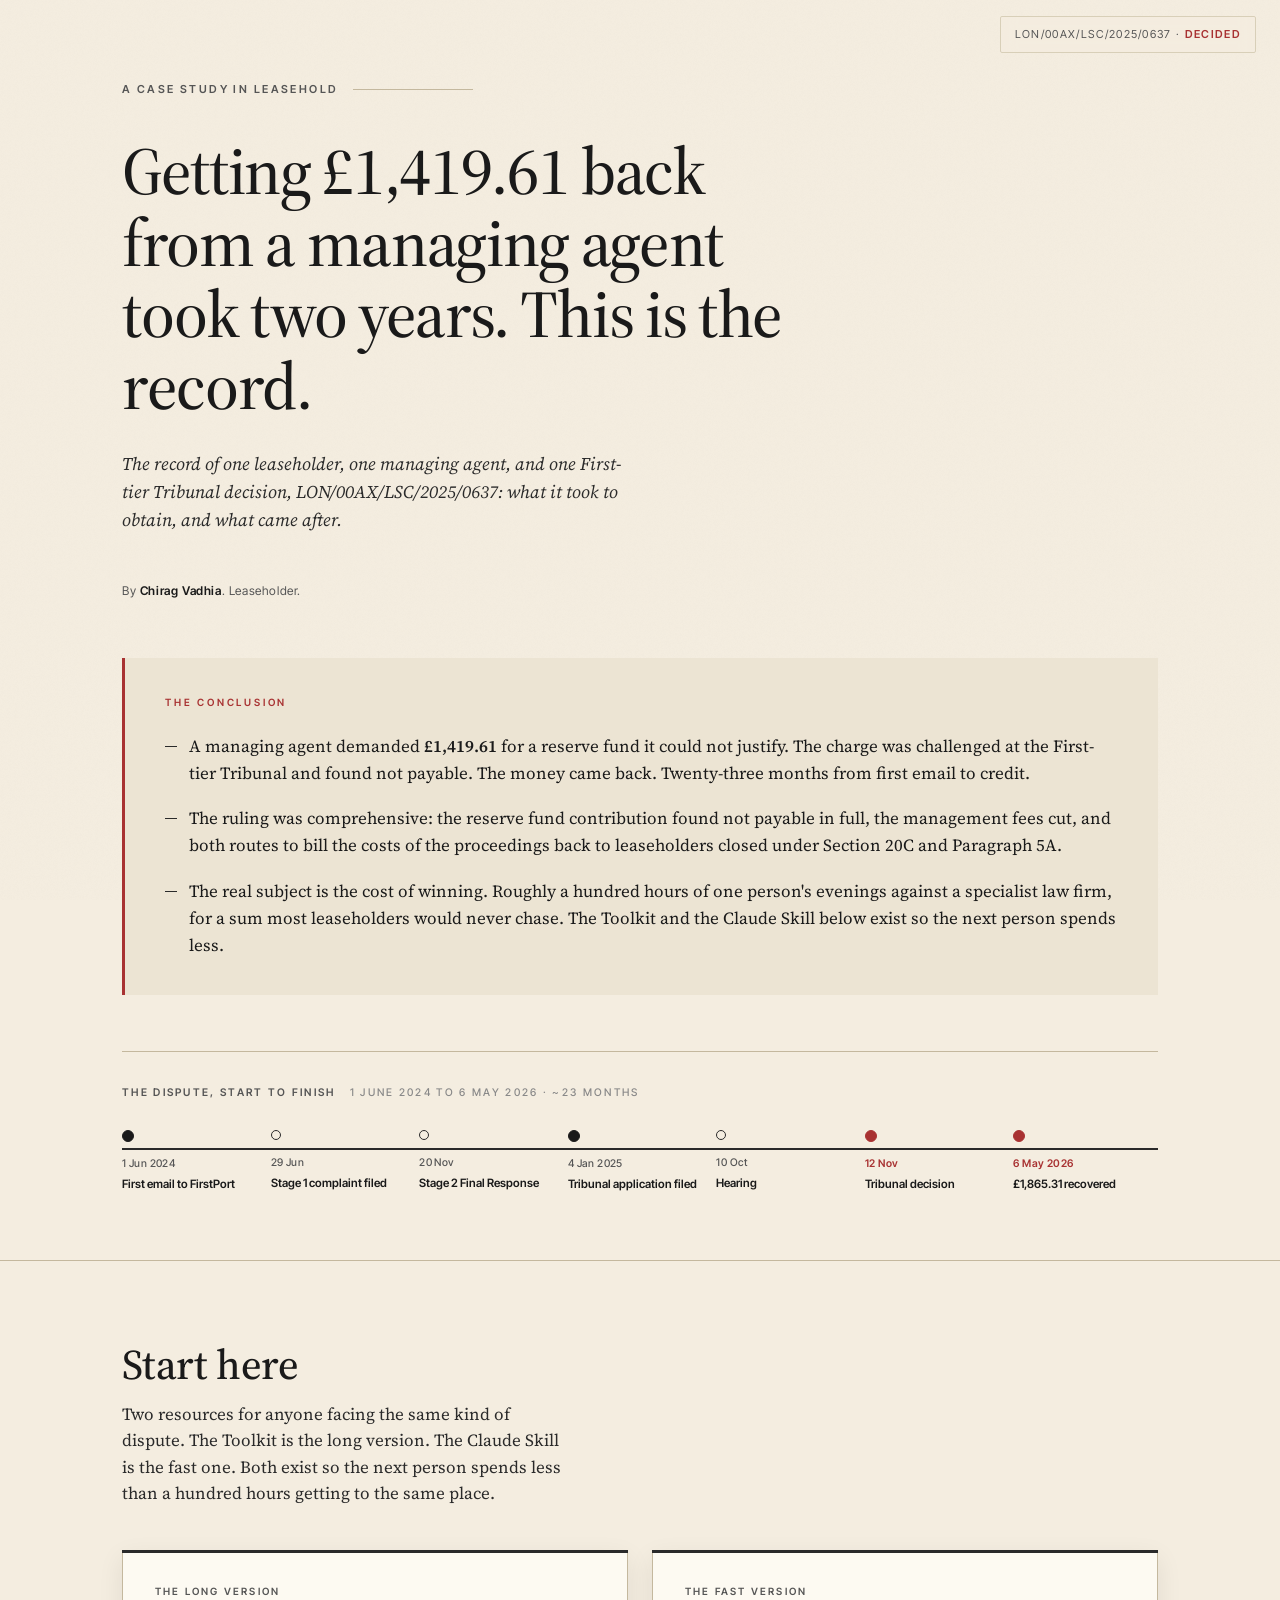
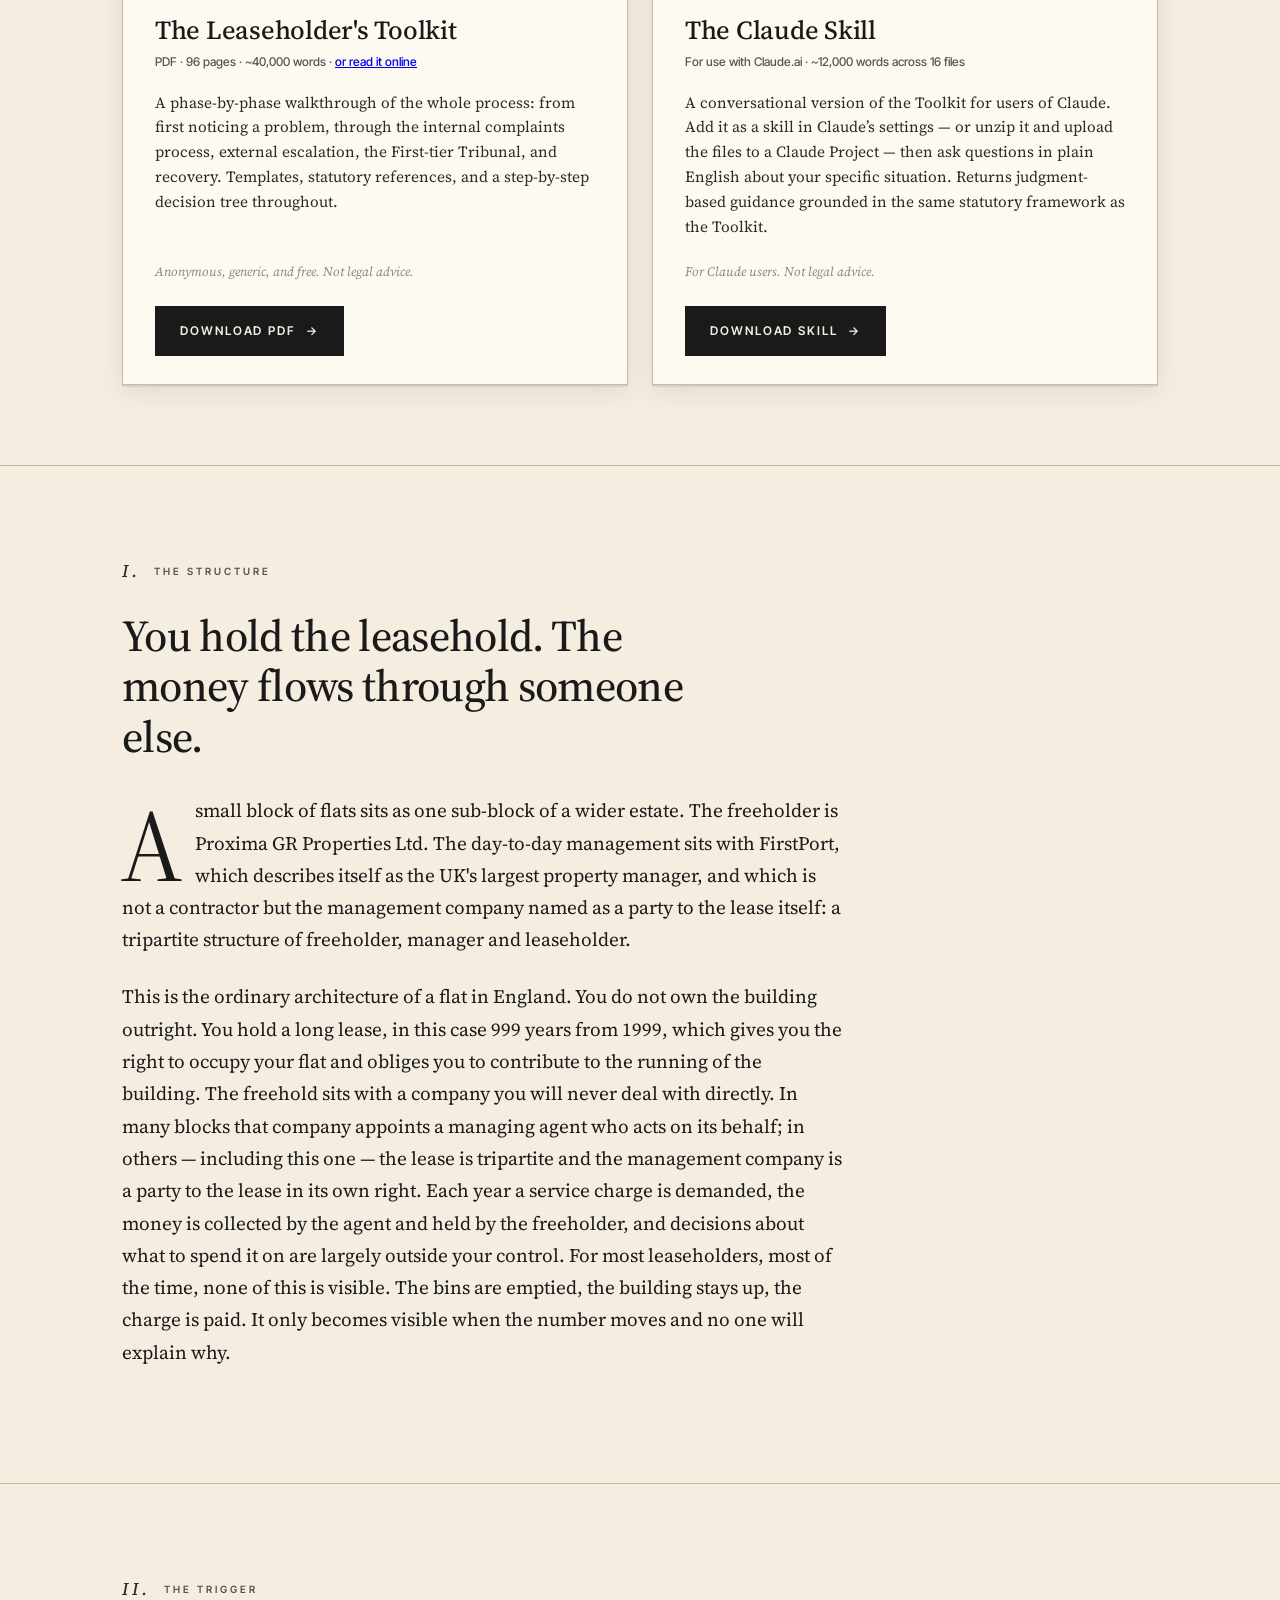
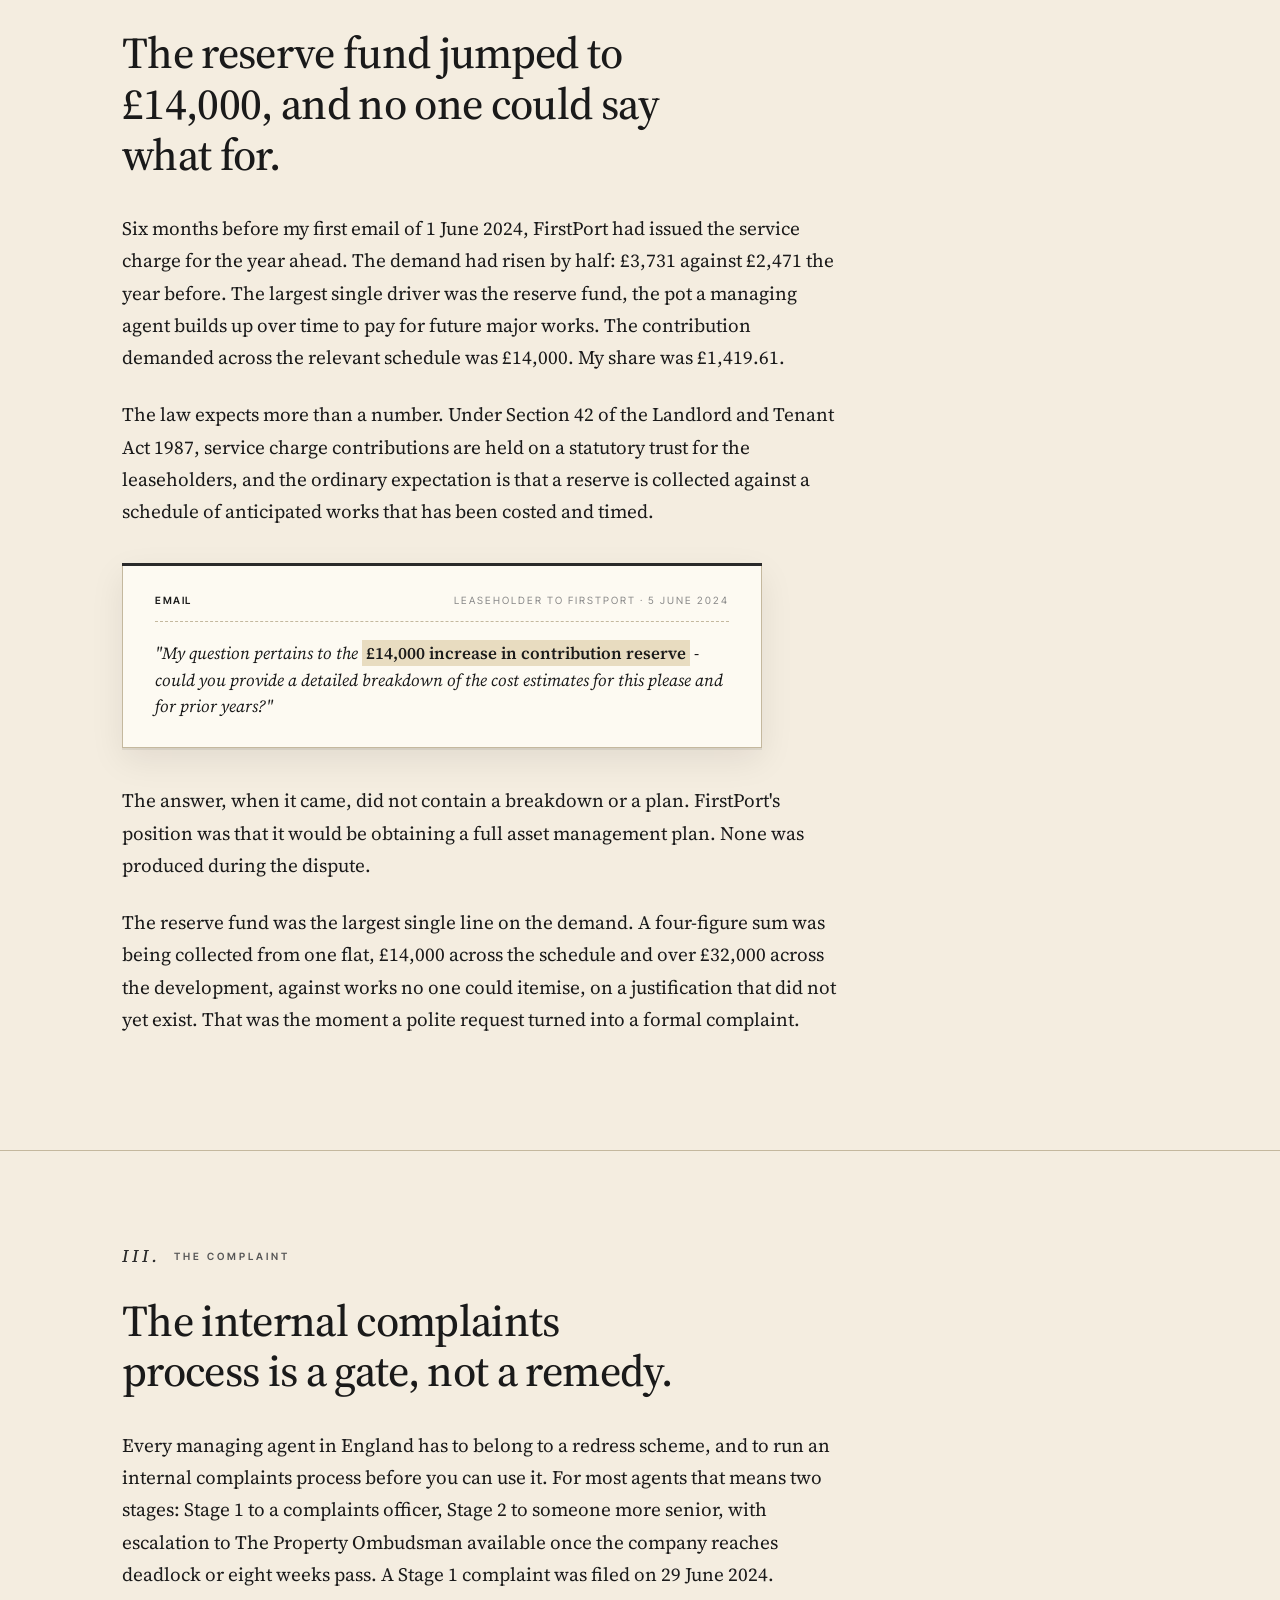
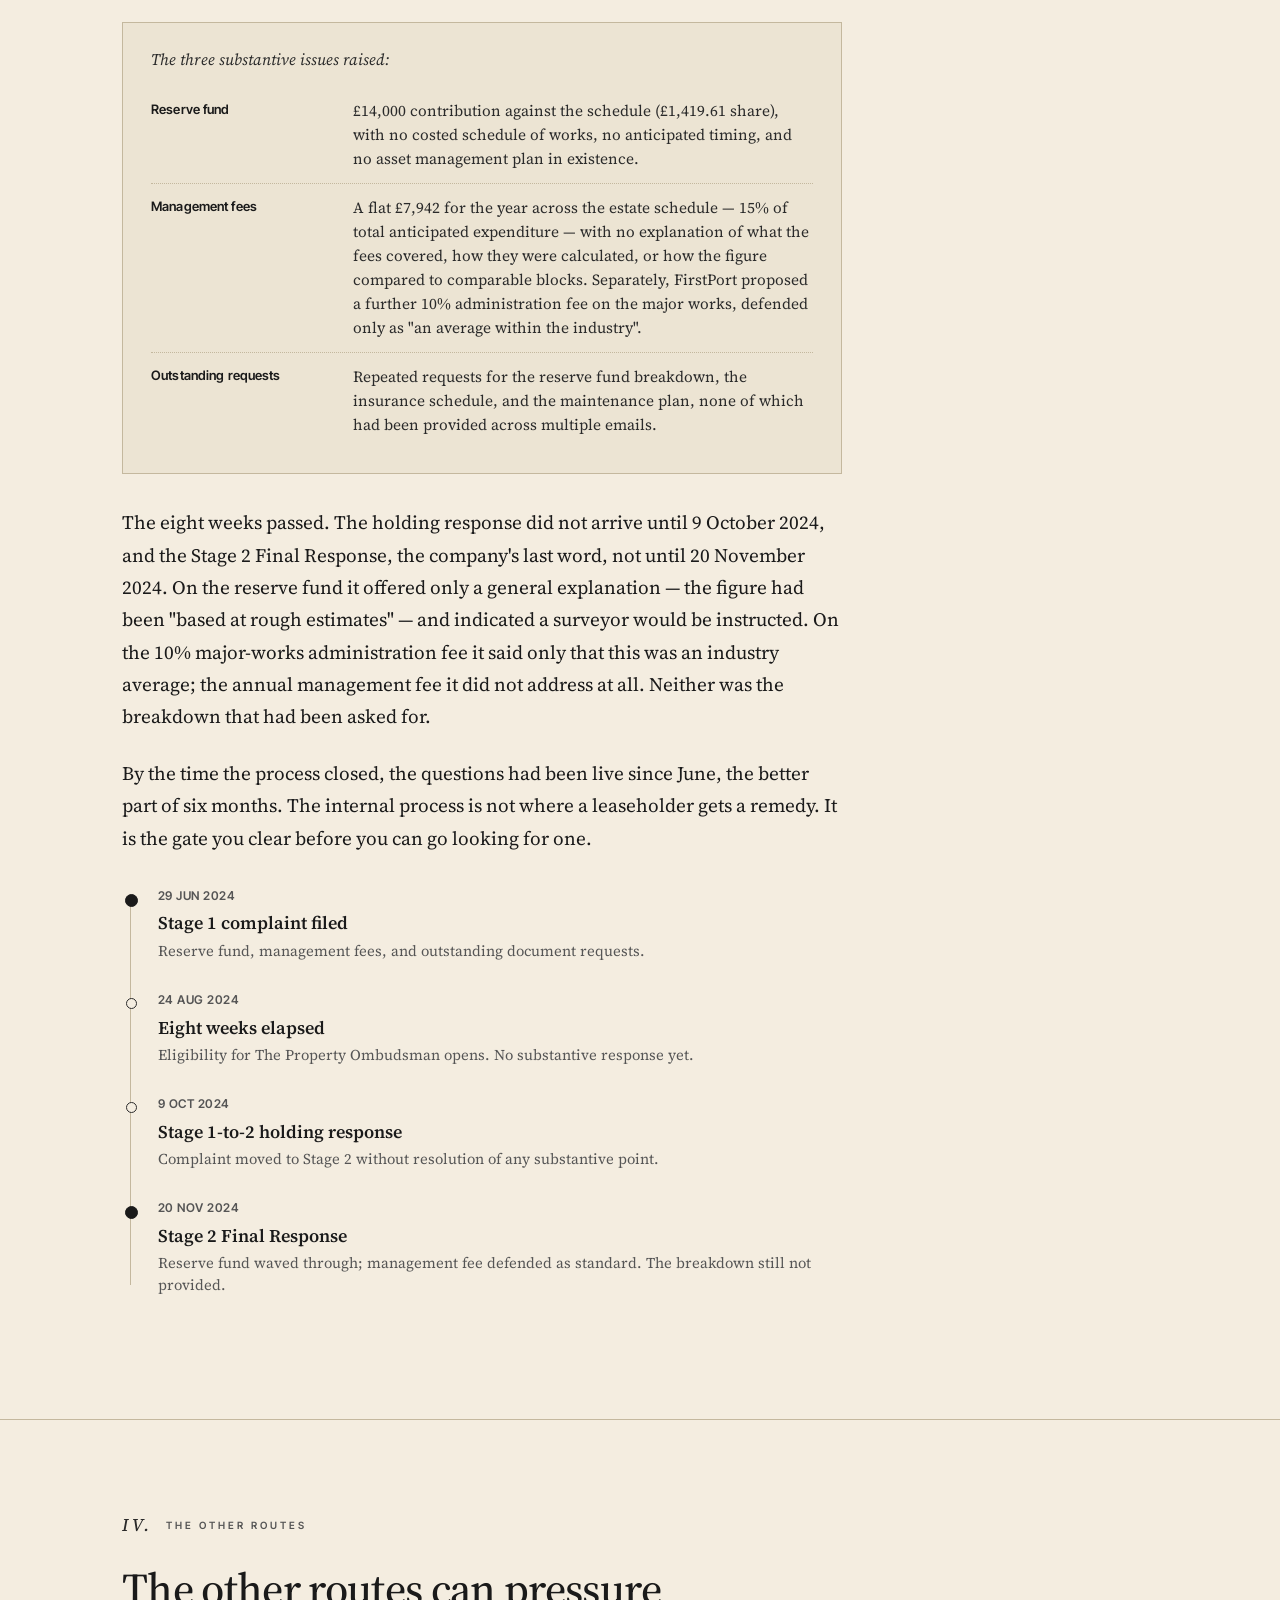
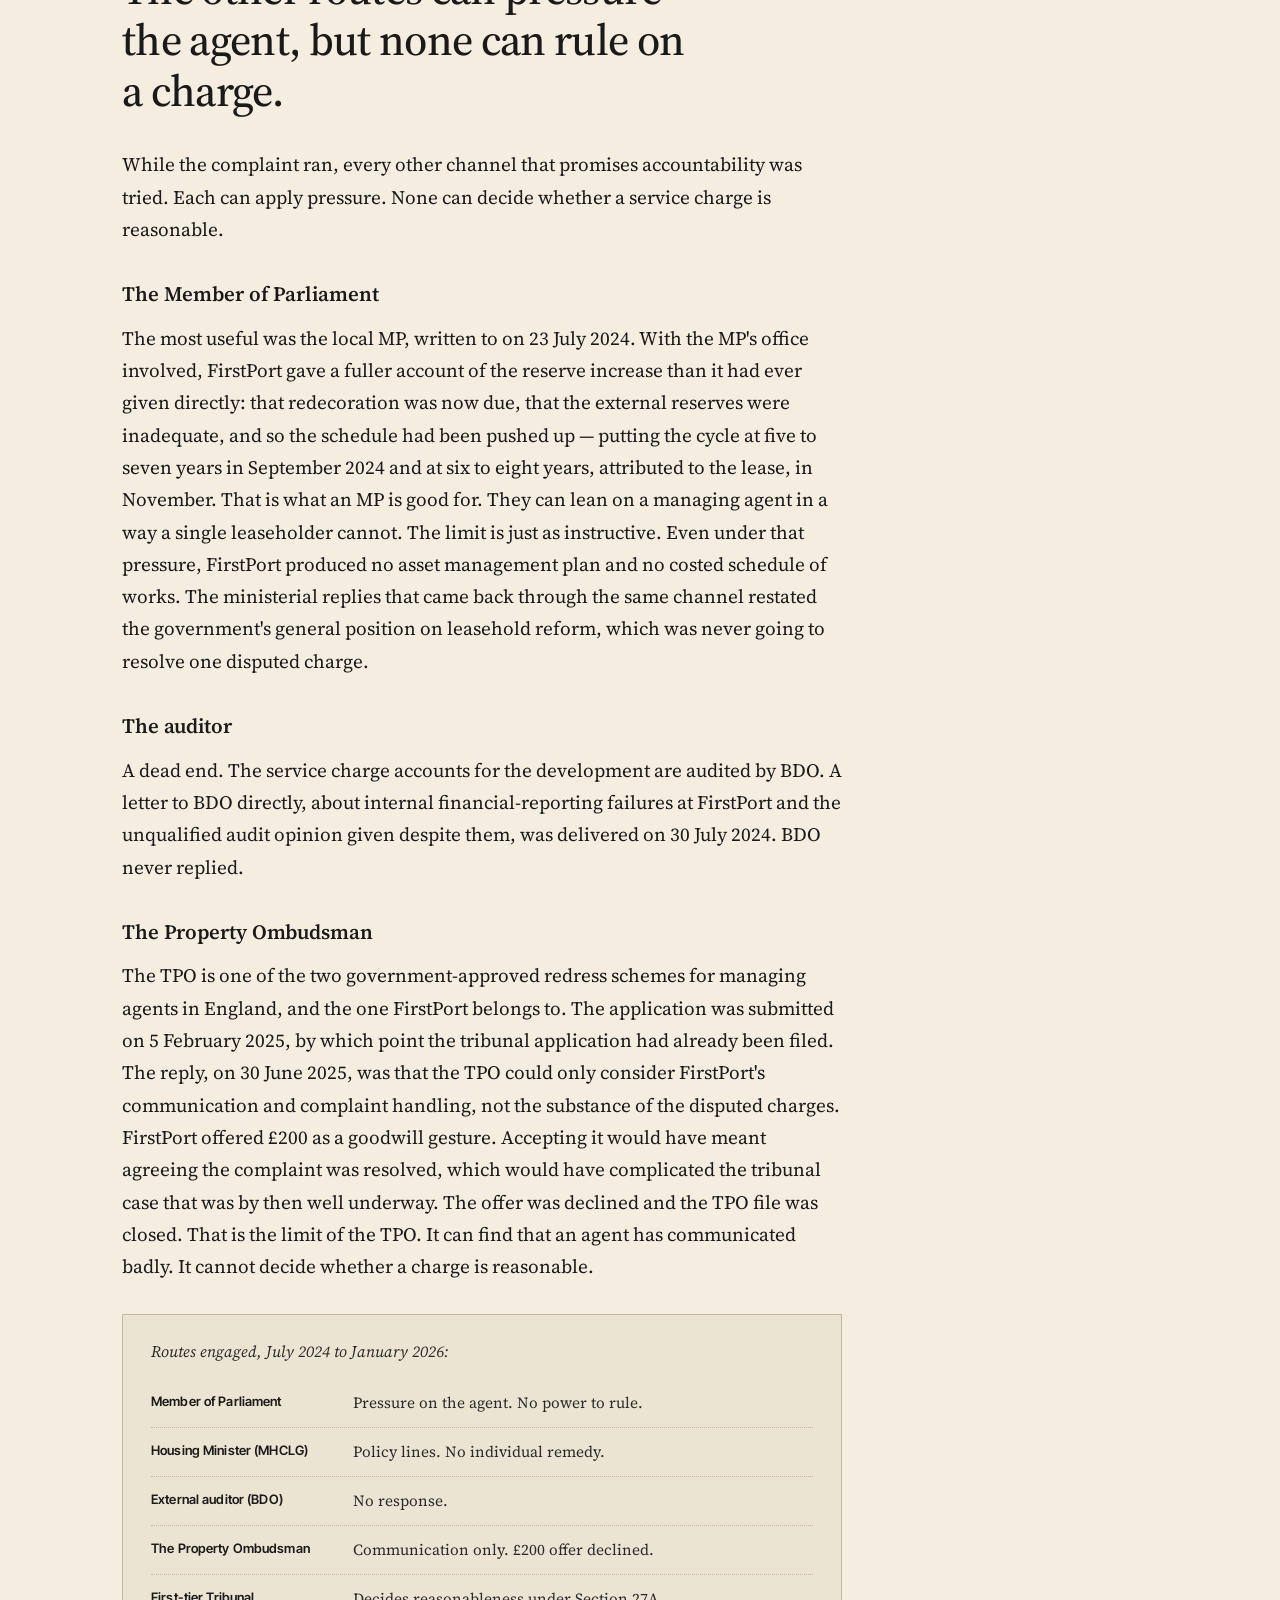
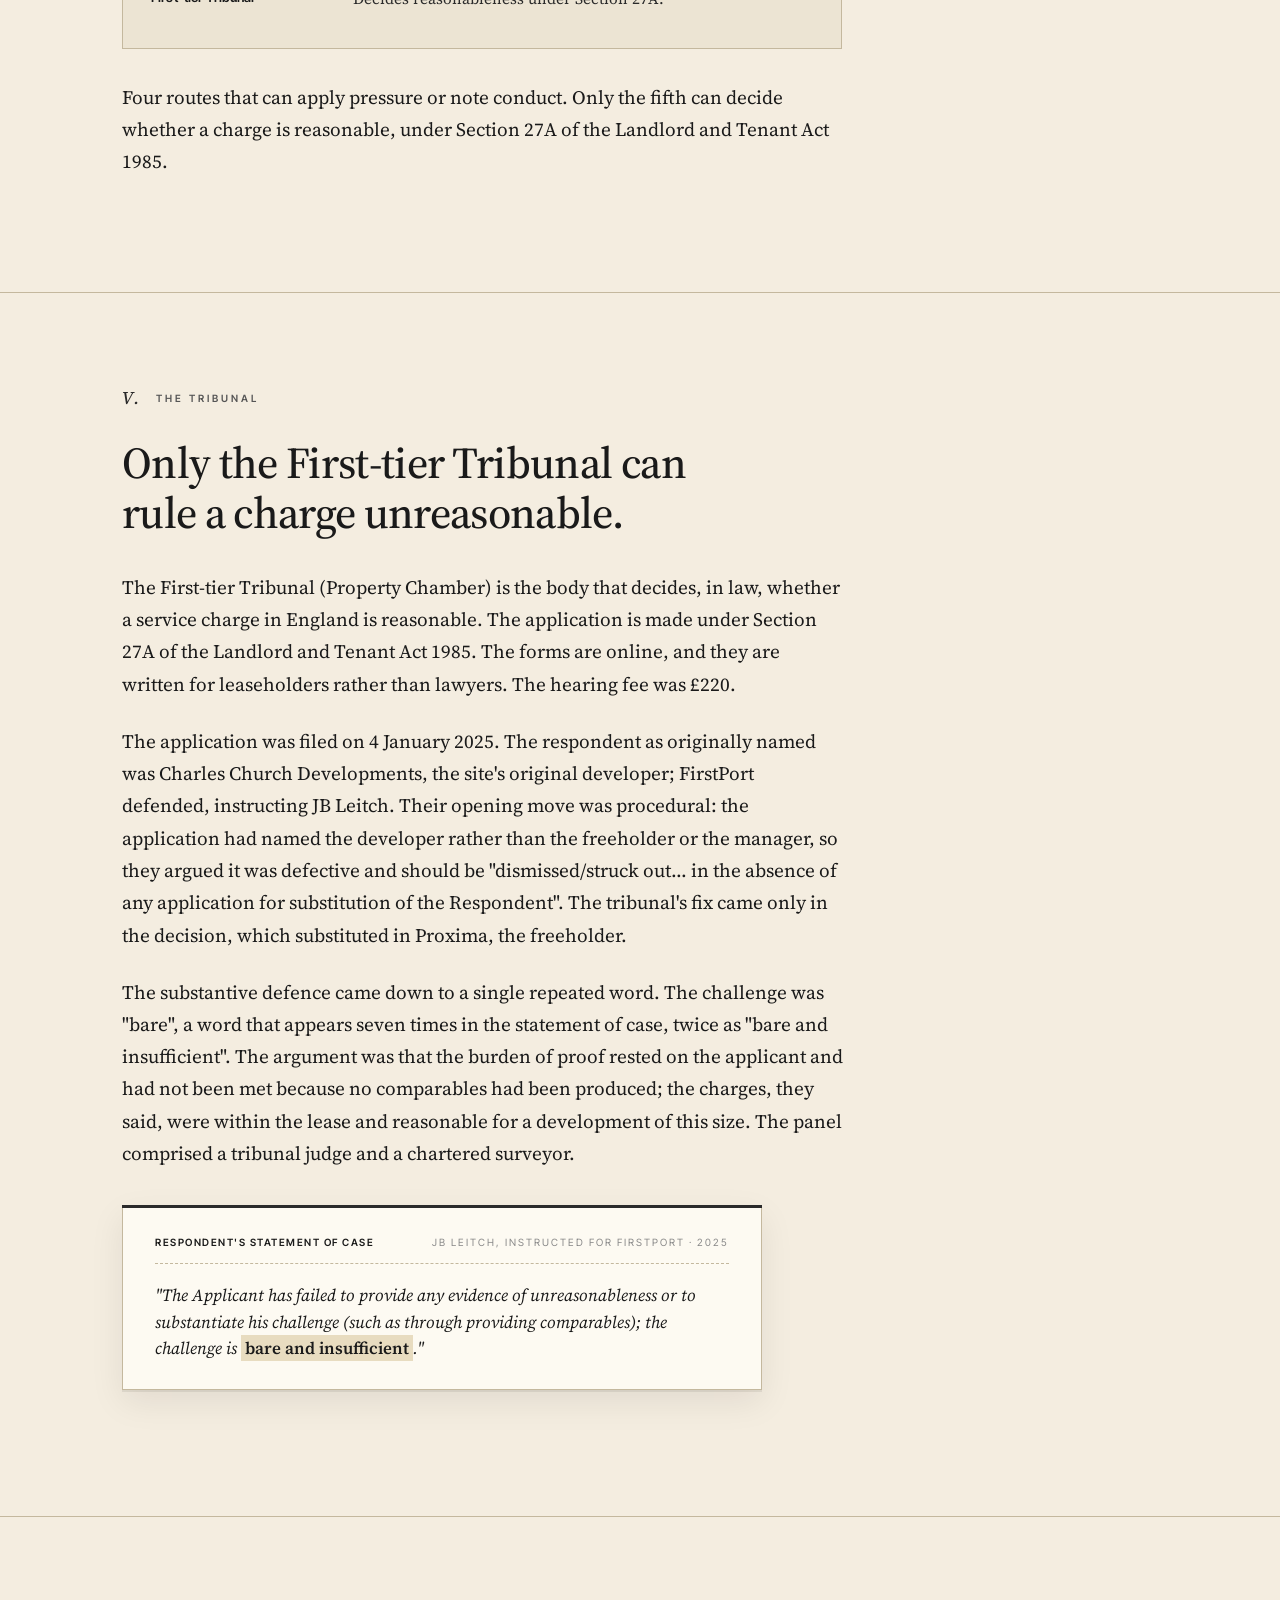
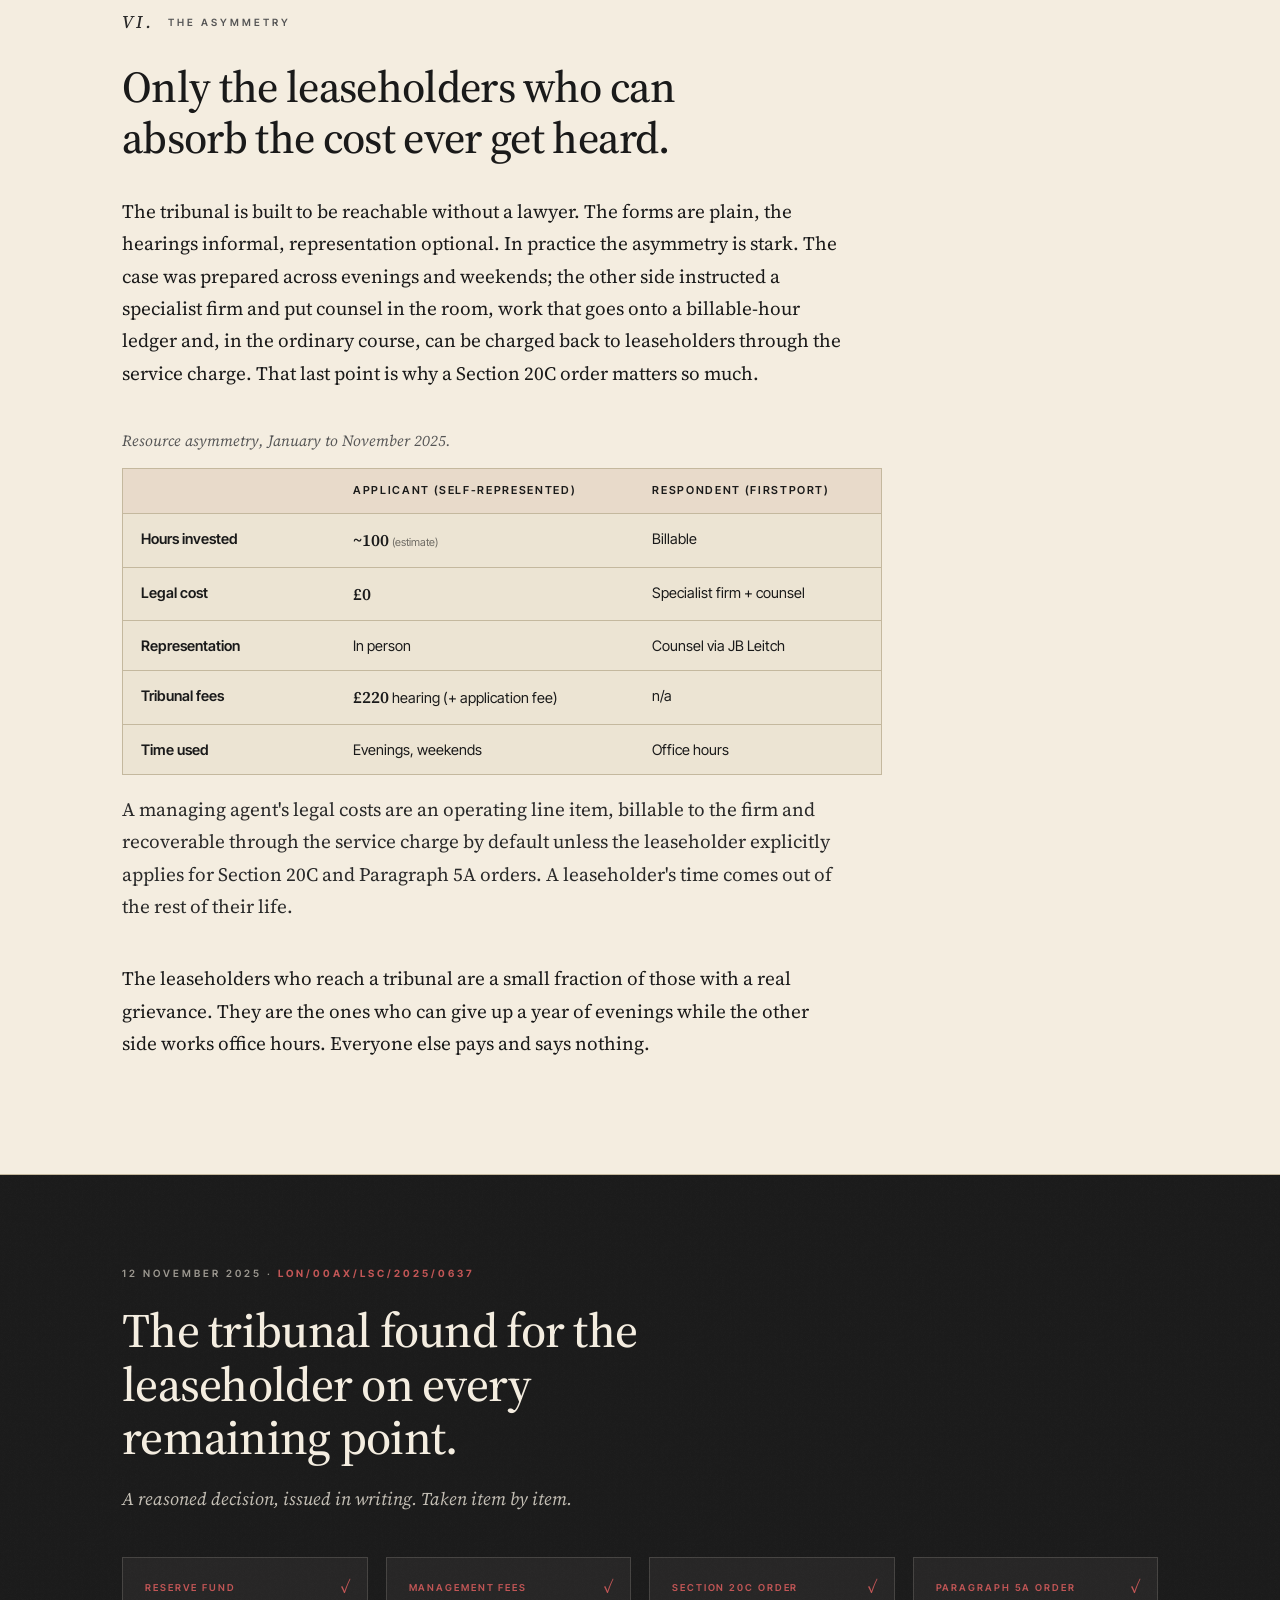
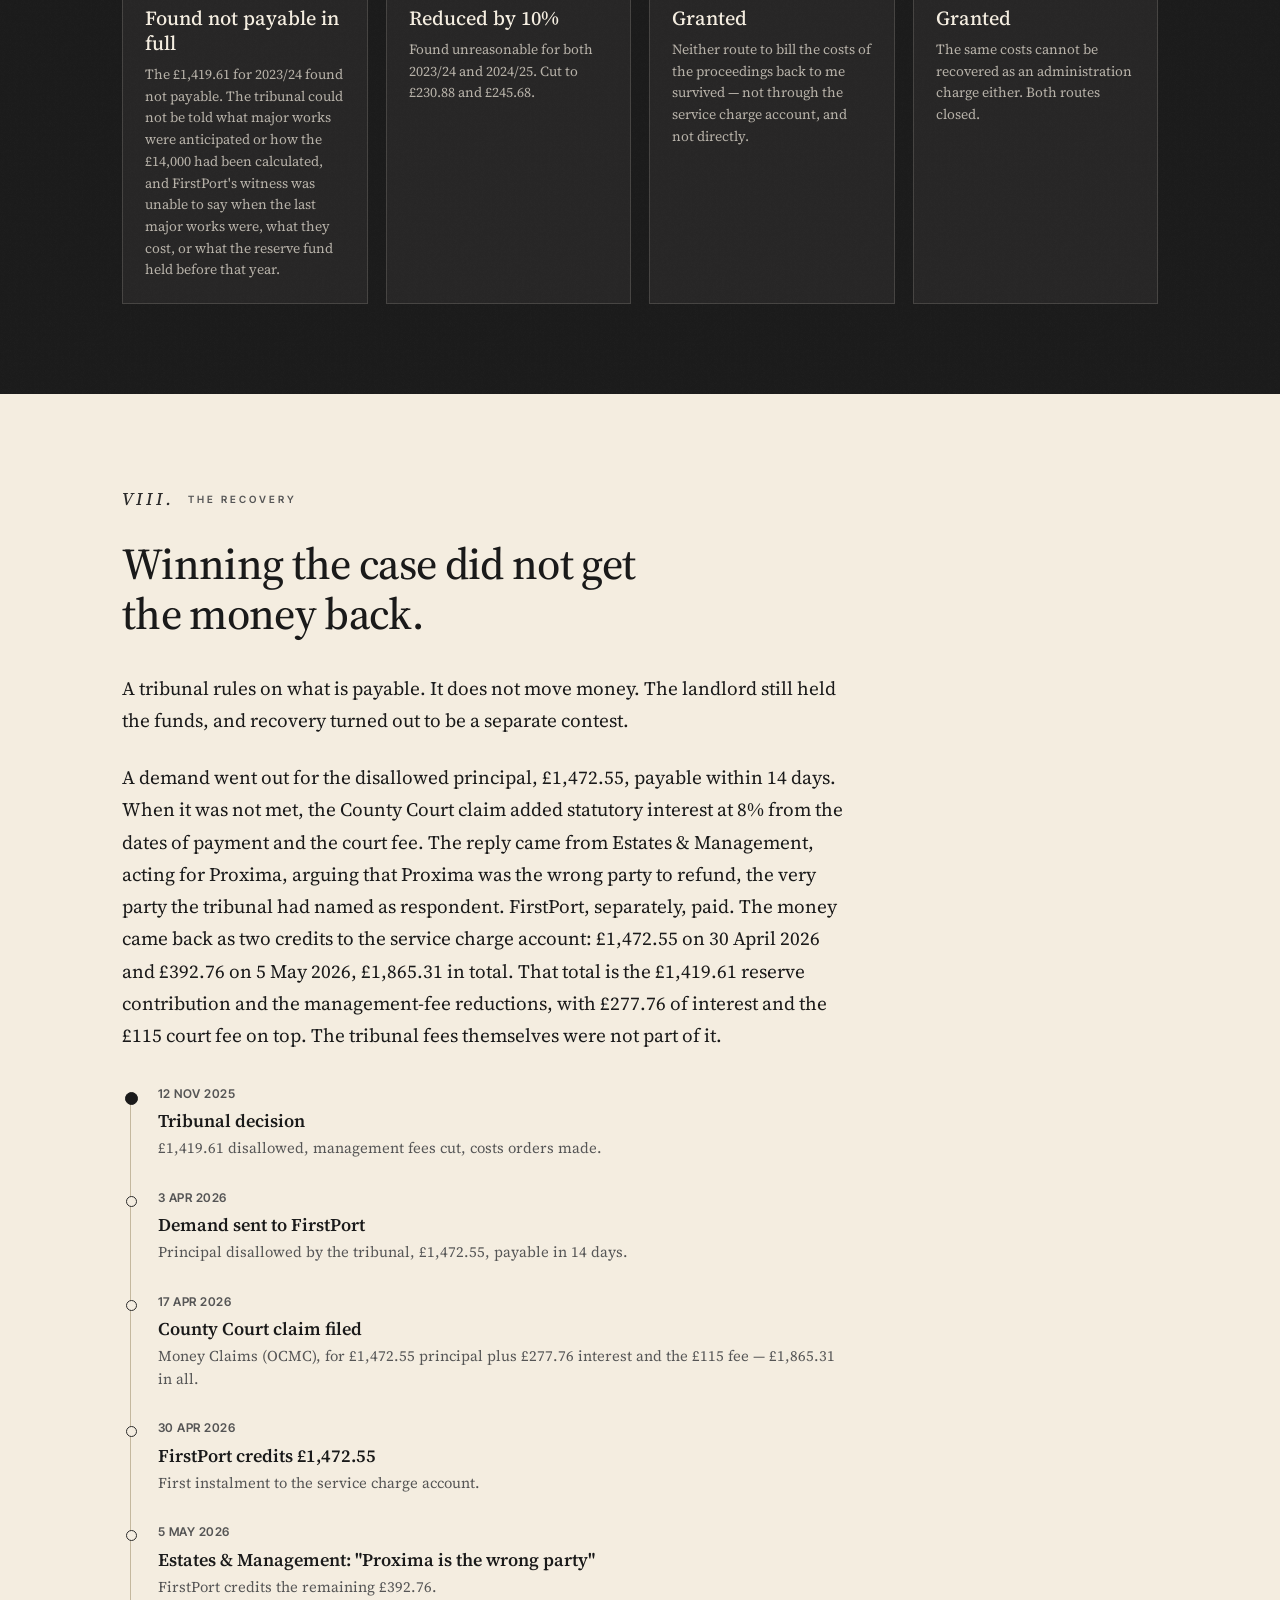
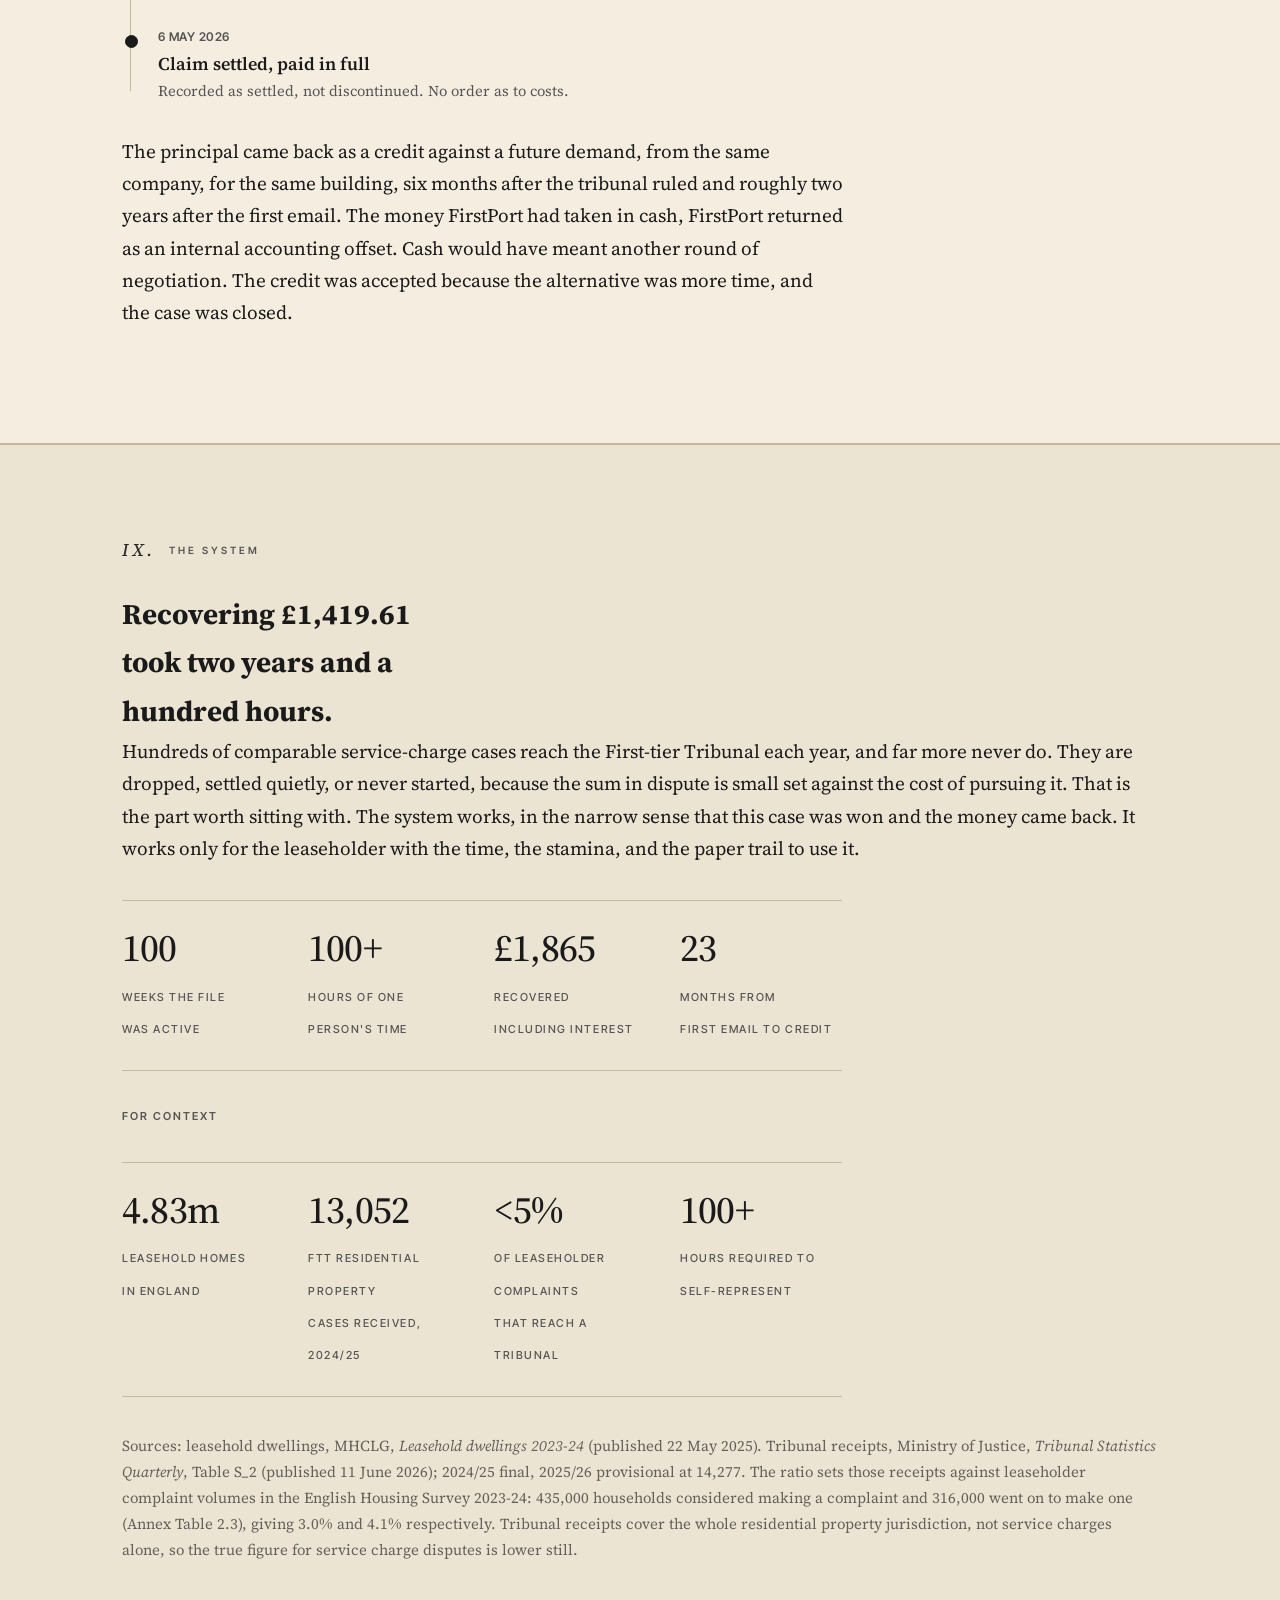
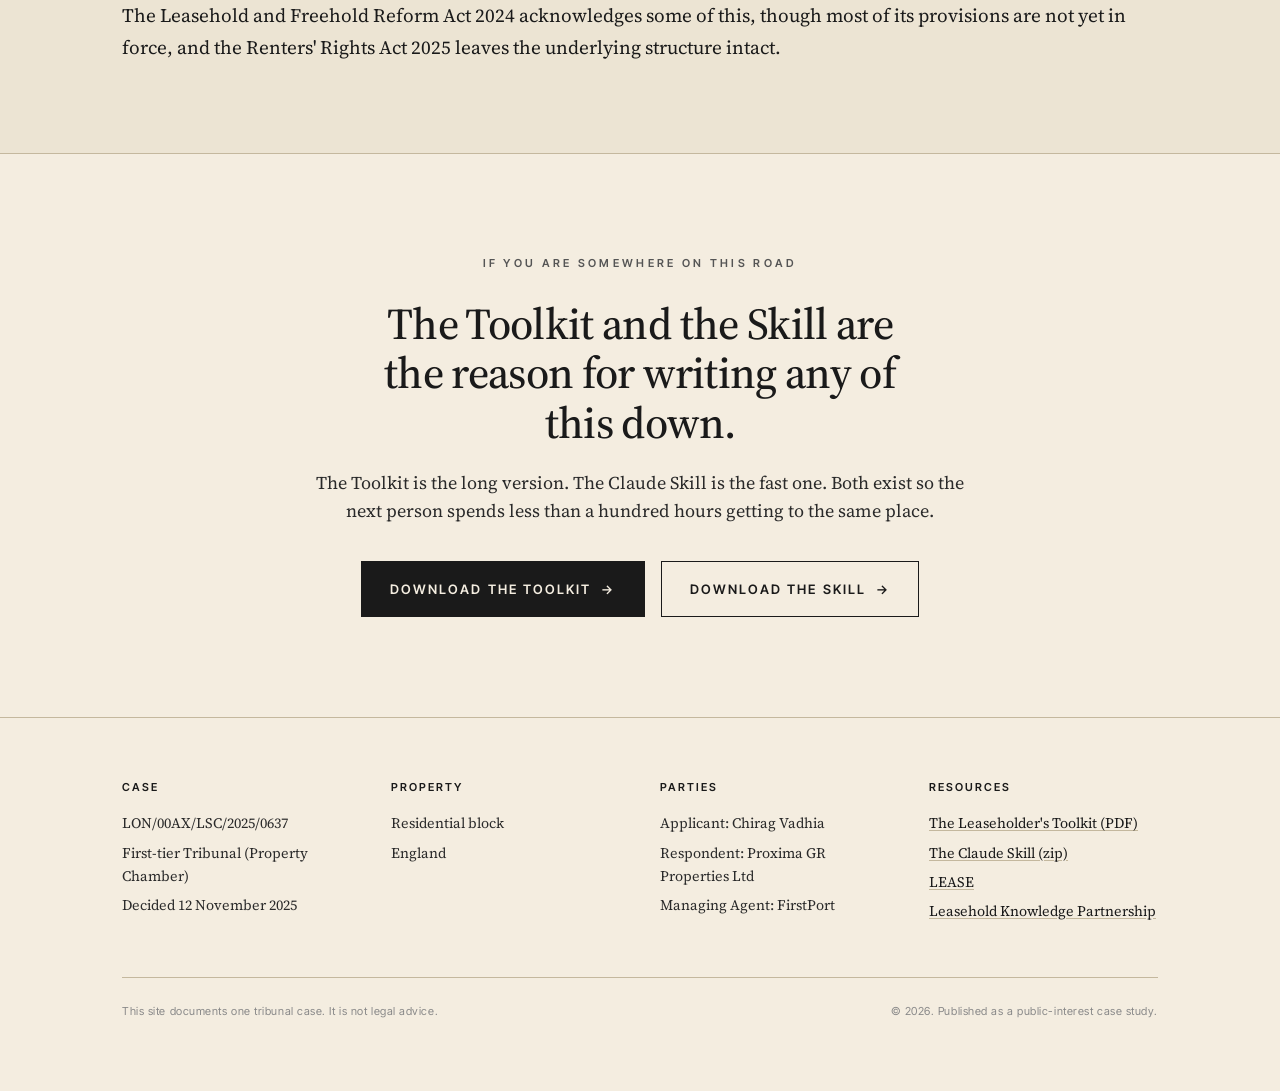
==== commit b420ed27: "Fix stale download-card claims and the skill description length The PDF card said 92 pages / ~30,000" ====
--- a/index.html
+++ b/index.html
@@ -1255,7 +1255,7 @@
       <div class="resource-card">
         <div class="resource-tag">The Long Version</div>
         <h3>The Leaseholder's Toolkit</h3>
-        <div class="resource-meta">PDF · 92 pages · ~30,000 words</div>
+        <div class="resource-meta">PDF · 96 pages · ~40,000 words · <a href="/toolkit.html">or read it online</a></div>
         <p>A phase-by-phase walkthrough of the whole process: from first noticing a problem, through the internal complaints process, external escalation, the First-tier Tribunal, and recovery. Templates, statutory references, and a step-by-step decision tree throughout.</p>
         <div class="disclaimer">Anonymous, generic, and free. Not legal advice.</div>
         <a href="/Leaseholders_Toolkit.pdf" class="resource-button">
@@ -1267,8 +1267,8 @@
       <div class="resource-card">
         <div class="resource-tag">The Fast Version</div>
         <h3>The Claude Skill</h3>
-        <div class="resource-meta">For use with Claude.ai · ~5,000 words</div>
-        <p>A conversational version of the Toolkit for users of Claude. Upload the skill file to a Claude Project and ask questions in plain English about your specific situation. Returns judgment-based guidance grounded in the same statutory framework as the Toolkit.</p>
+        <div class="resource-meta">For use with Claude.ai · ~12,000 words across 16 files</div>
+        <p>A conversational version of the Toolkit for users of Claude. Add it as a skill in Claude’s settings — or unzip it and upload the files to a Claude Project — then ask questions in plain English about your specific situation. Returns judgment-based guidance grounded in the same statutory framework as the Toolkit.</p>
         <div class="disclaimer">For Claude users. Not legal advice.</div>
         <a href="/leasehold-skill.zip" class="resource-button">
           Download Skill
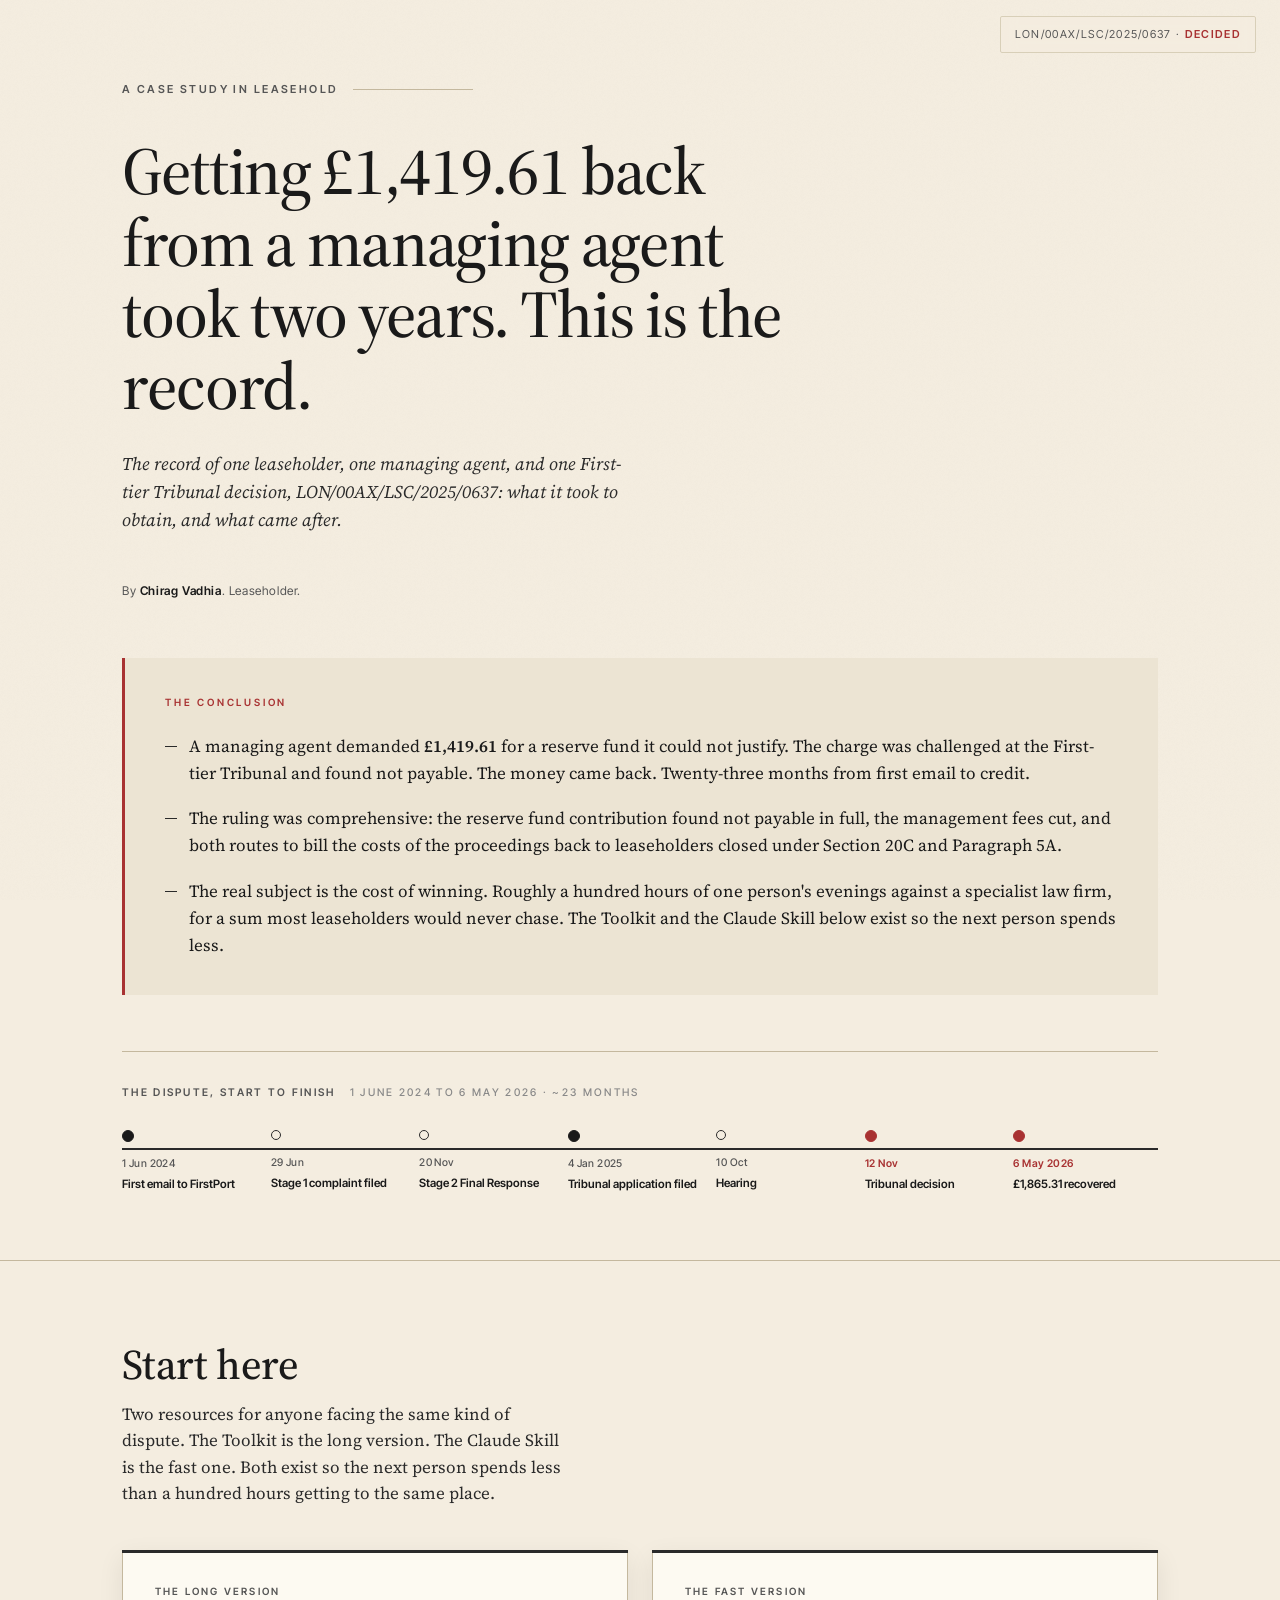
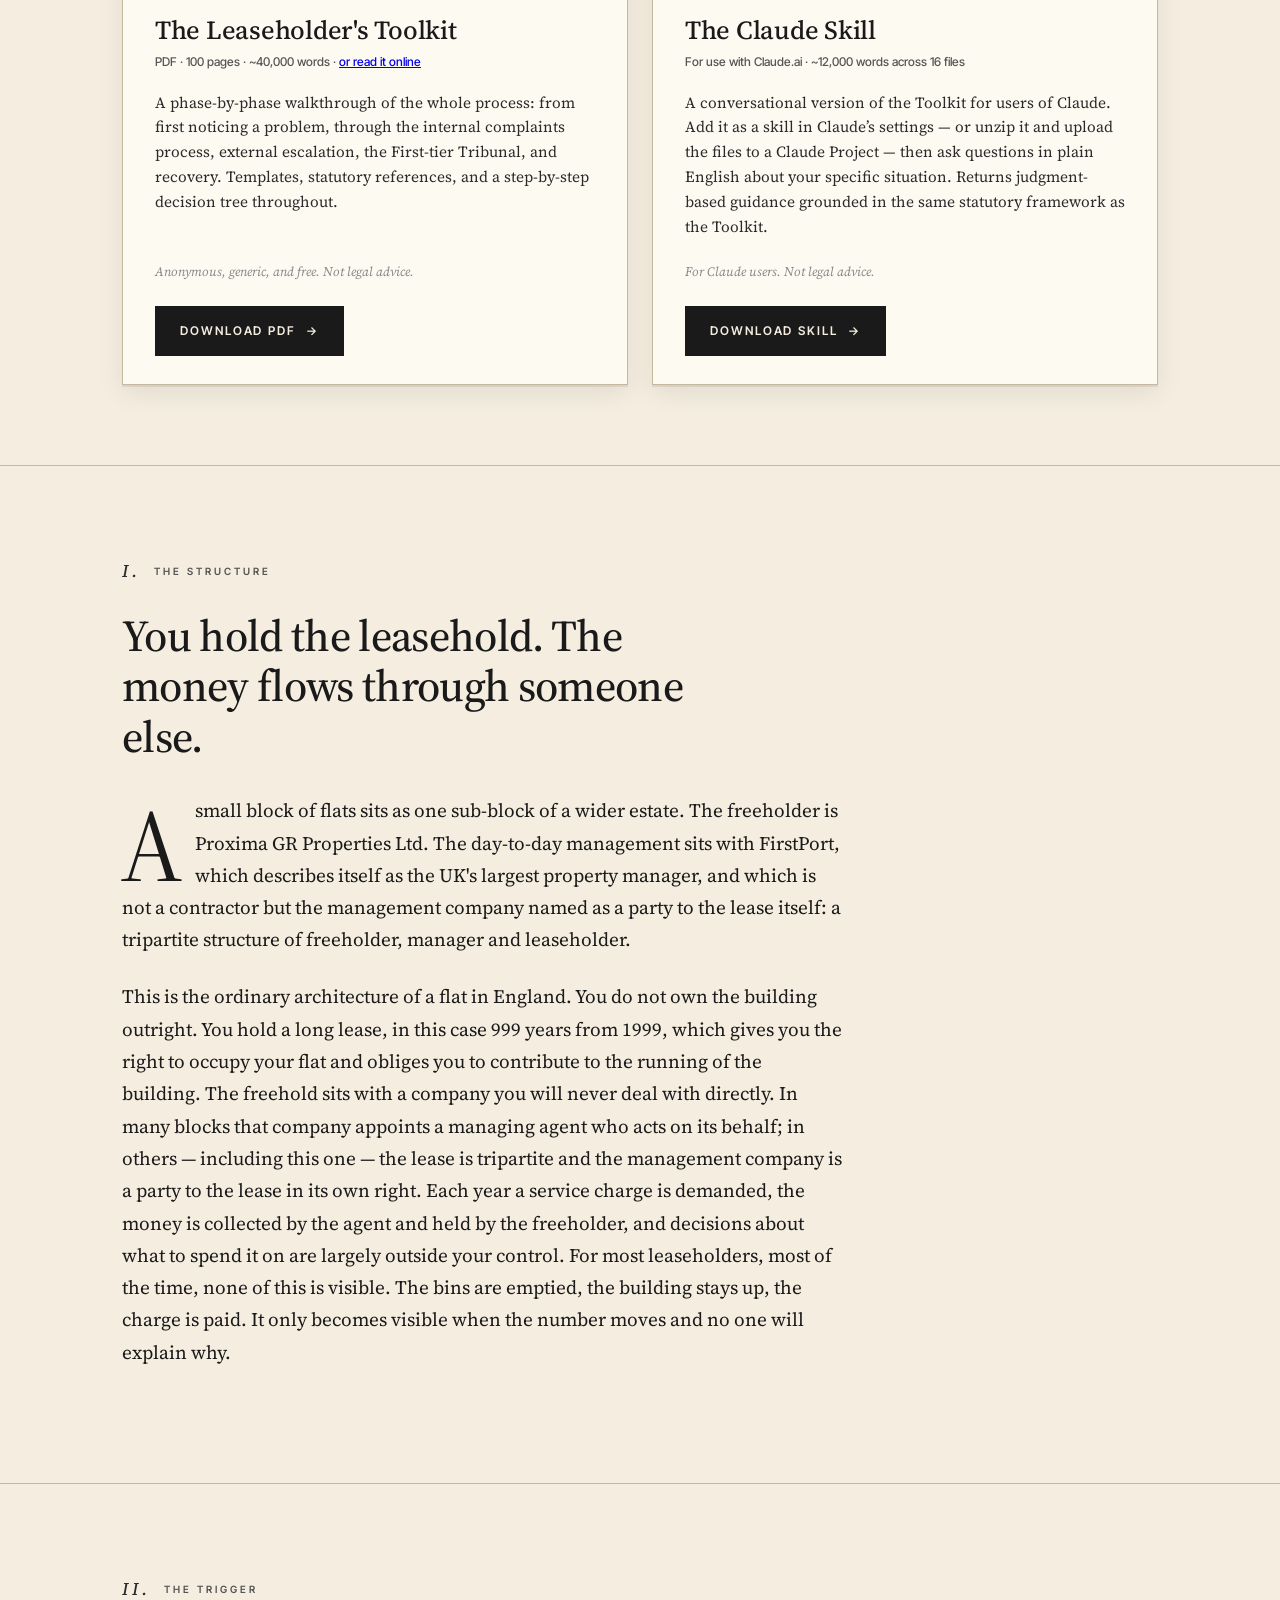
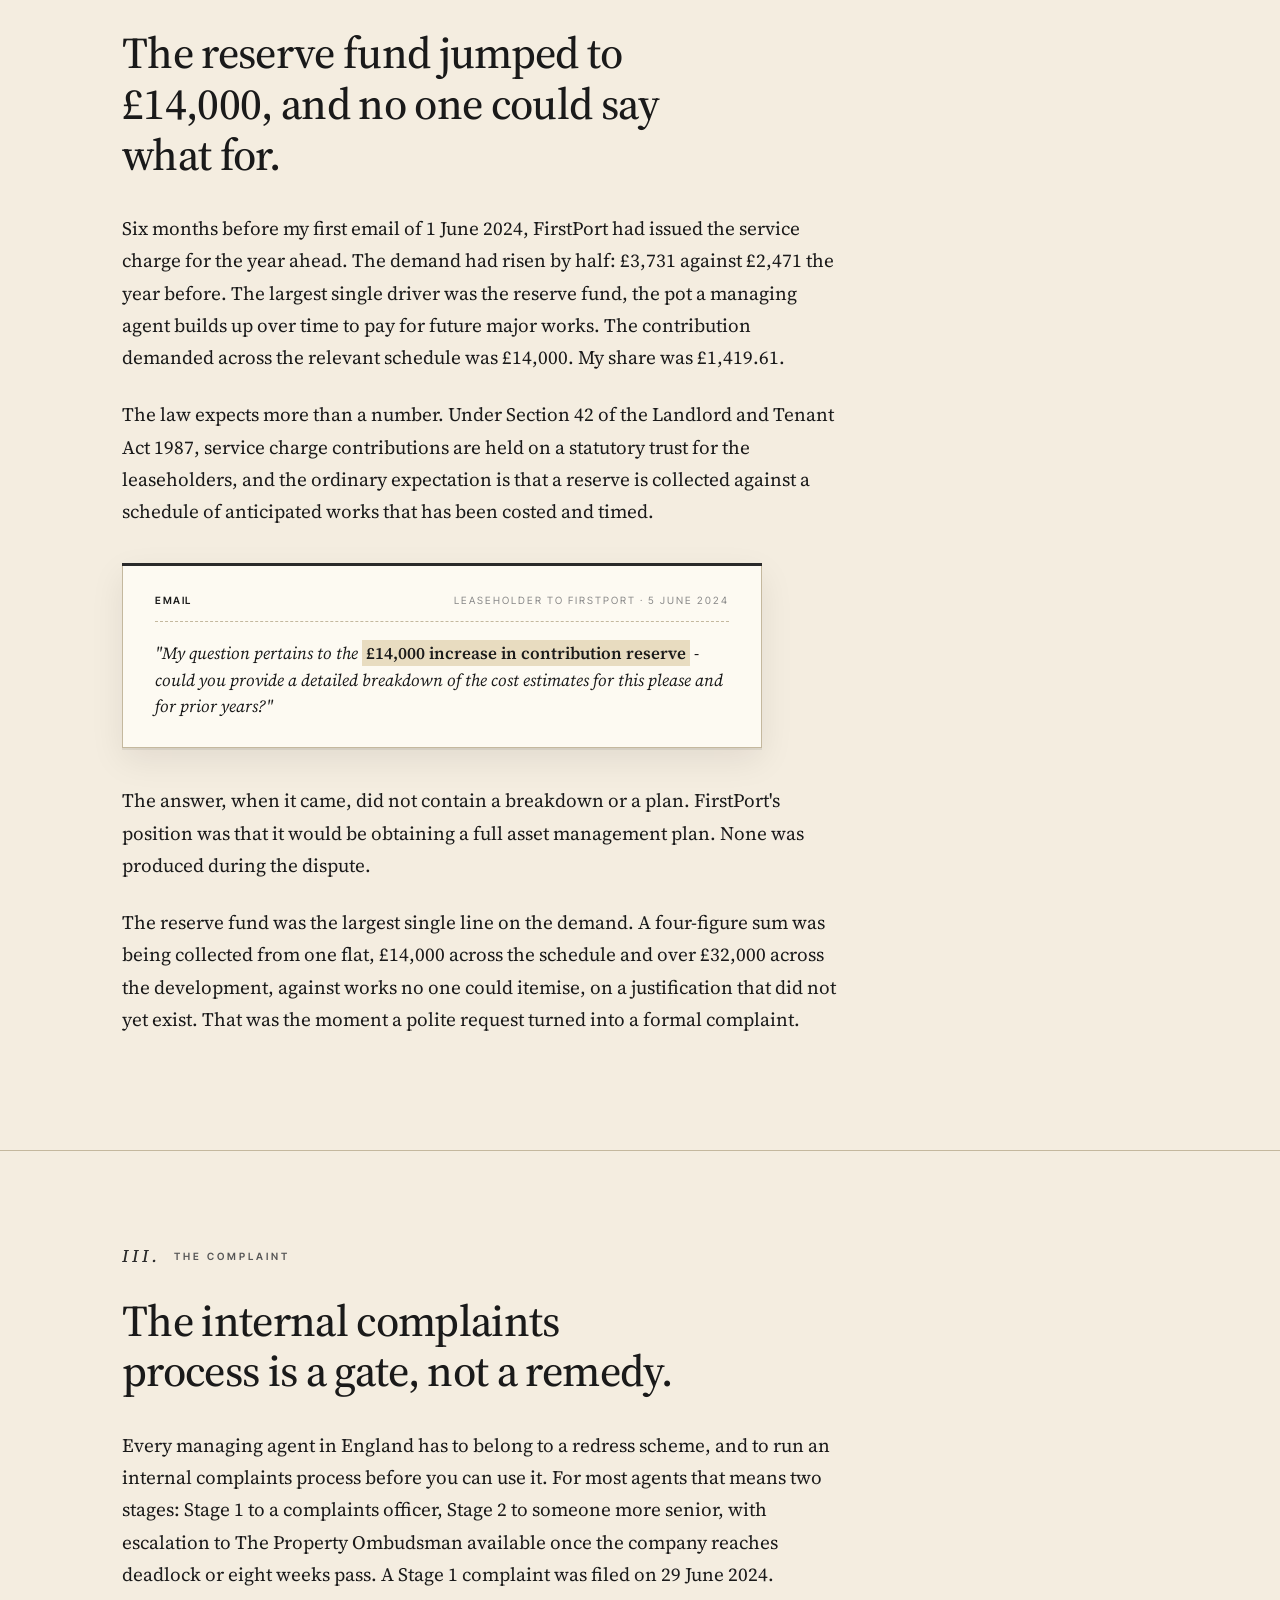
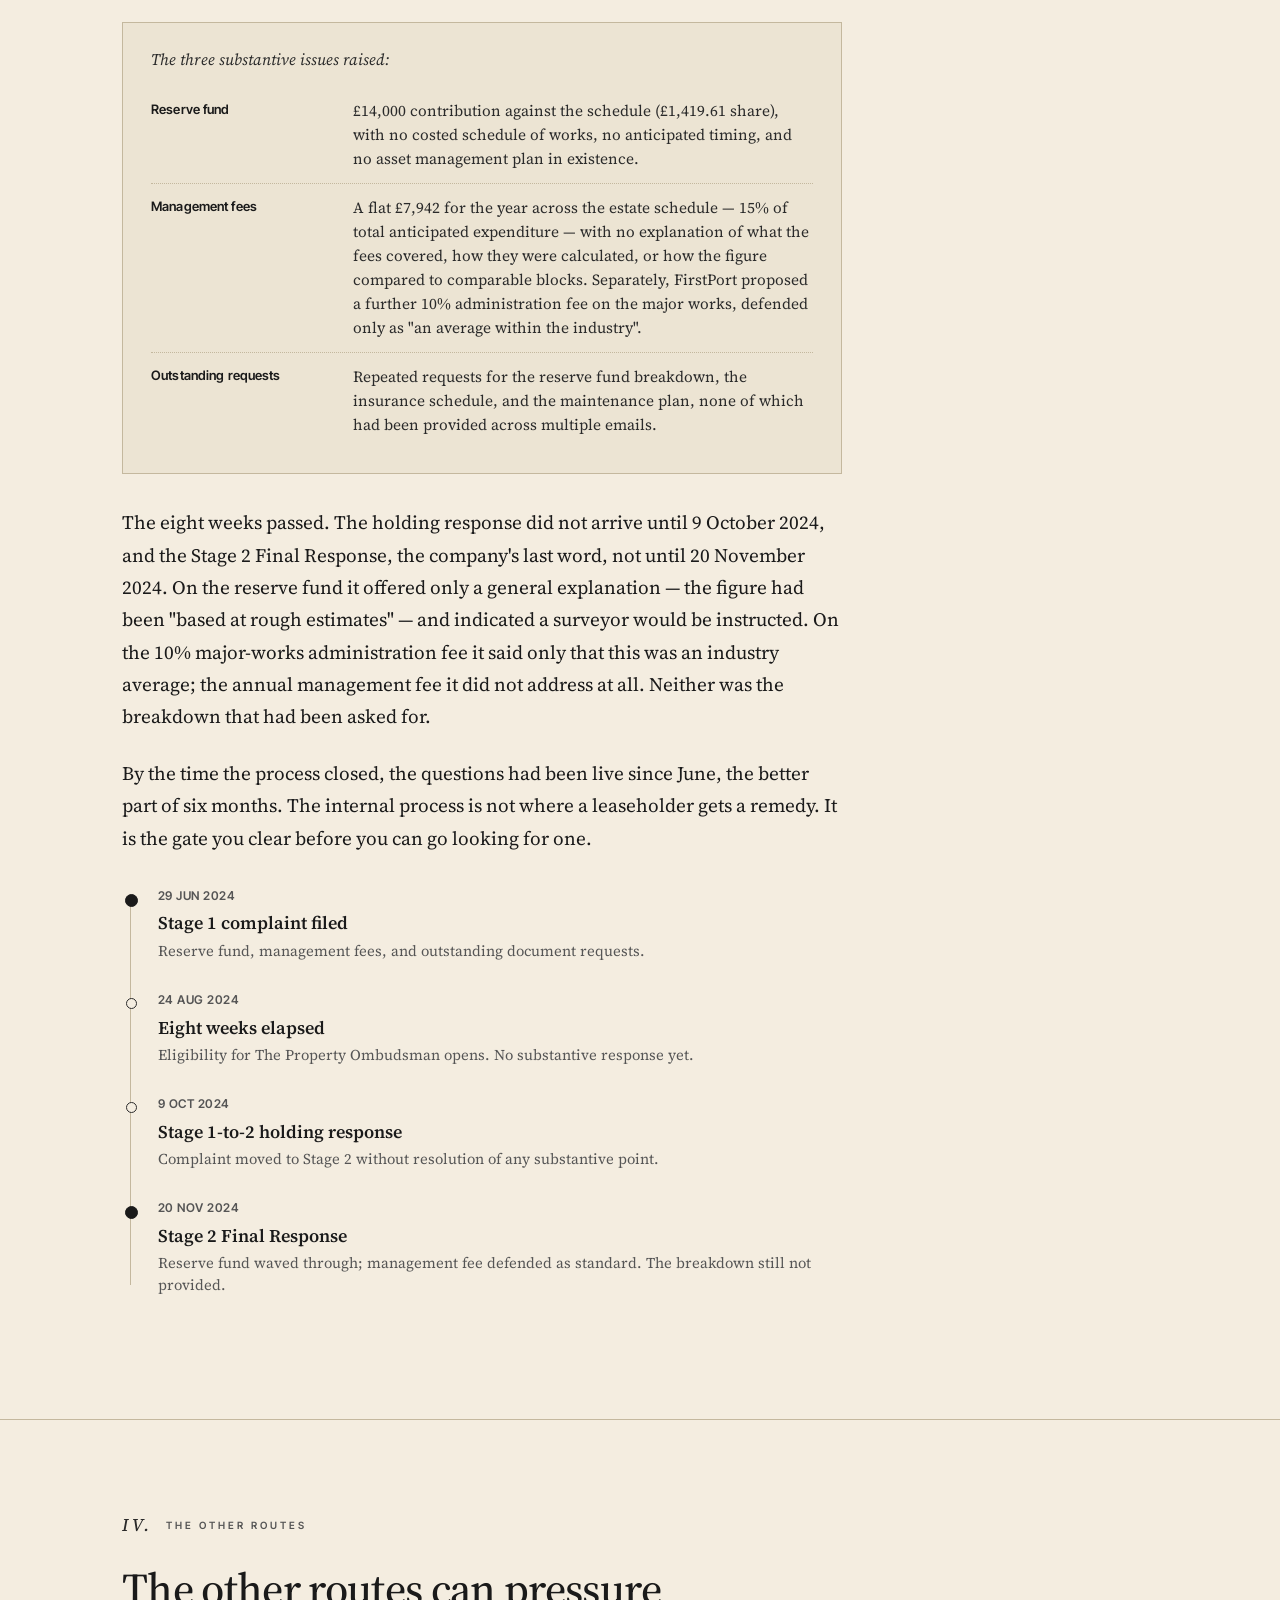
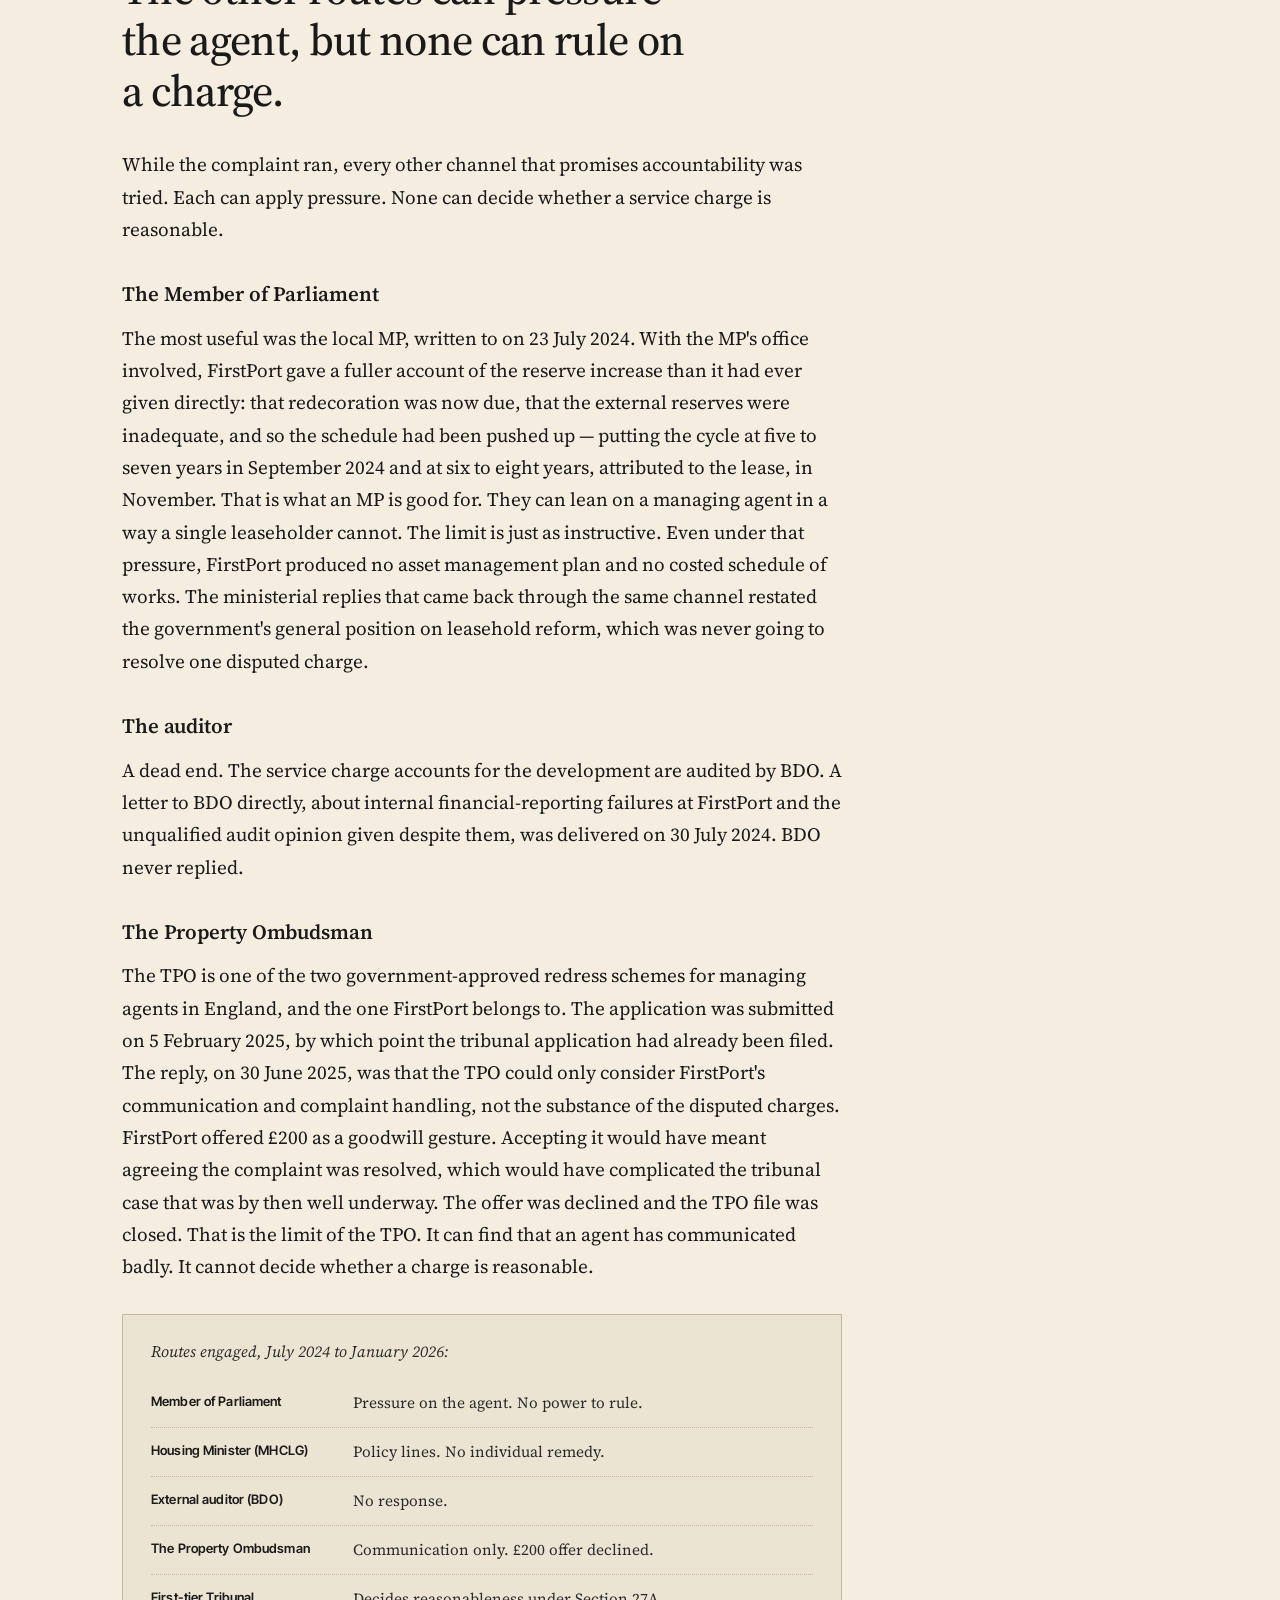
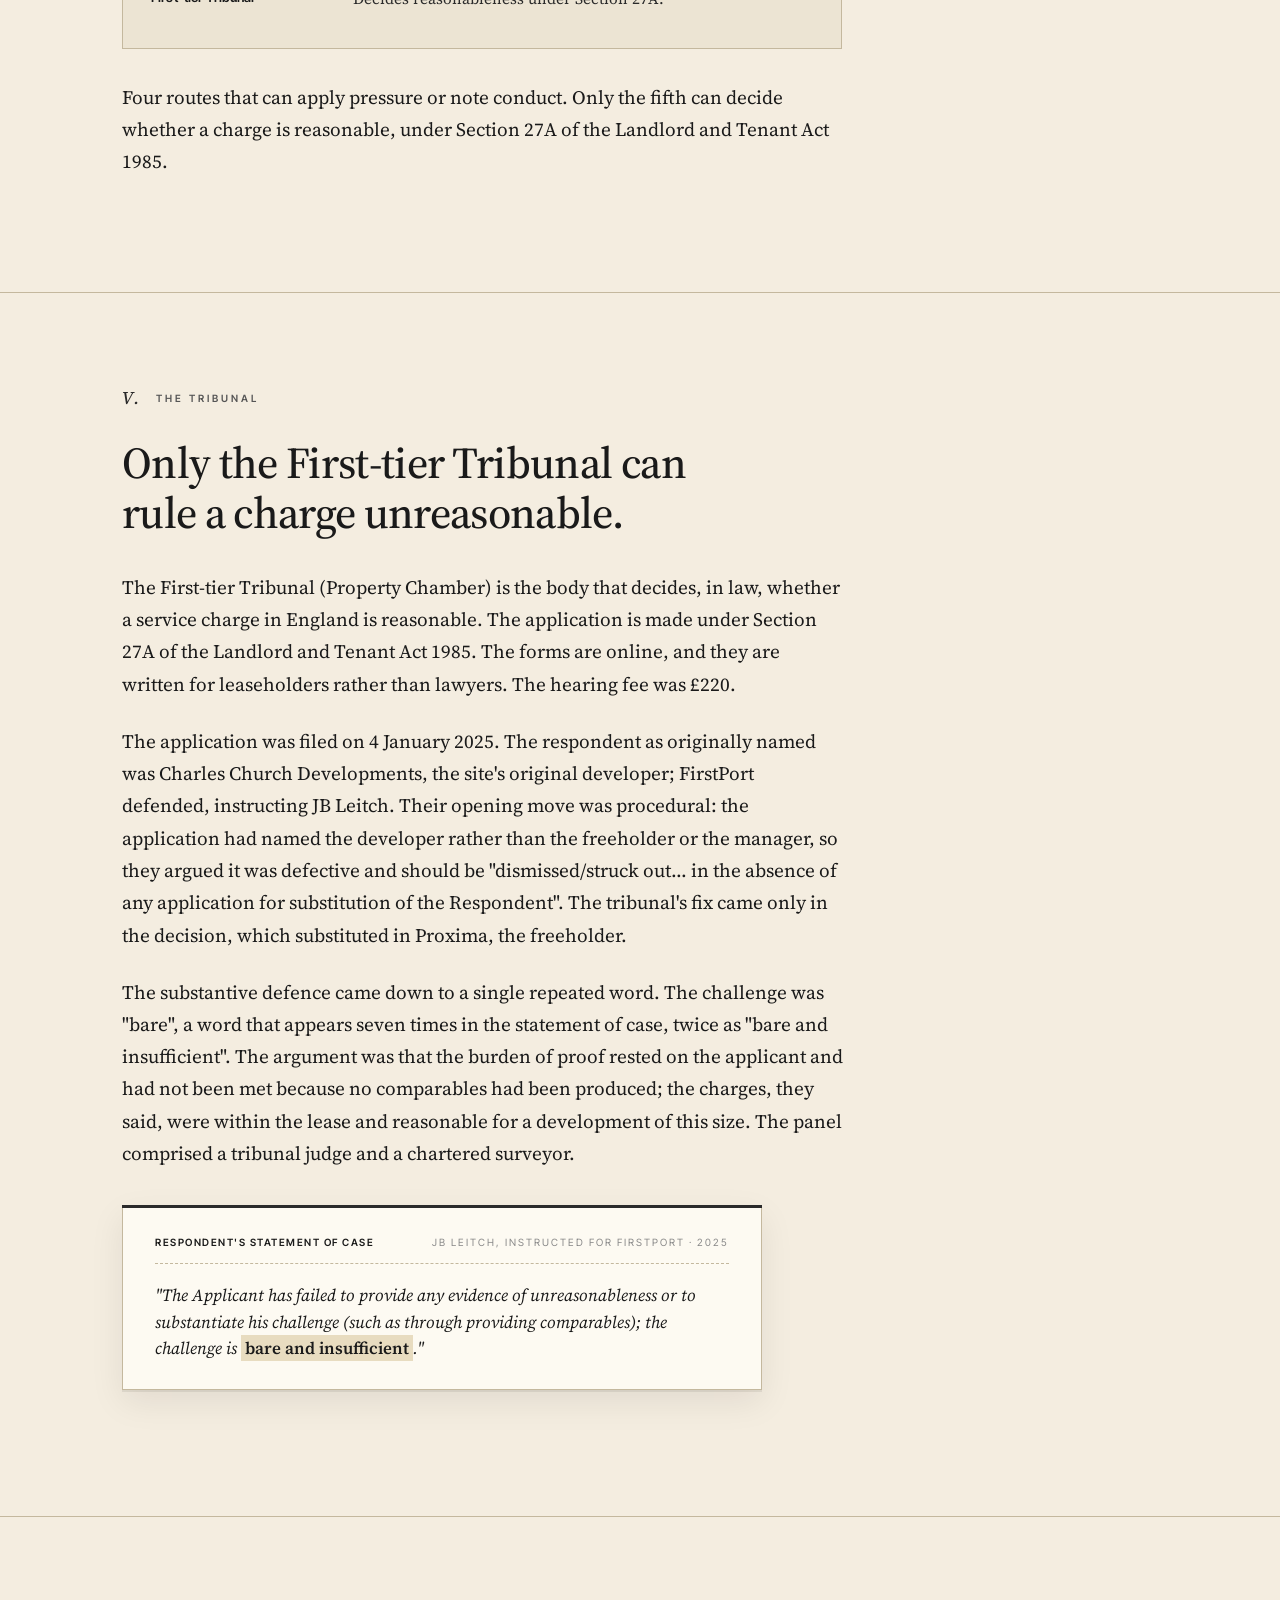
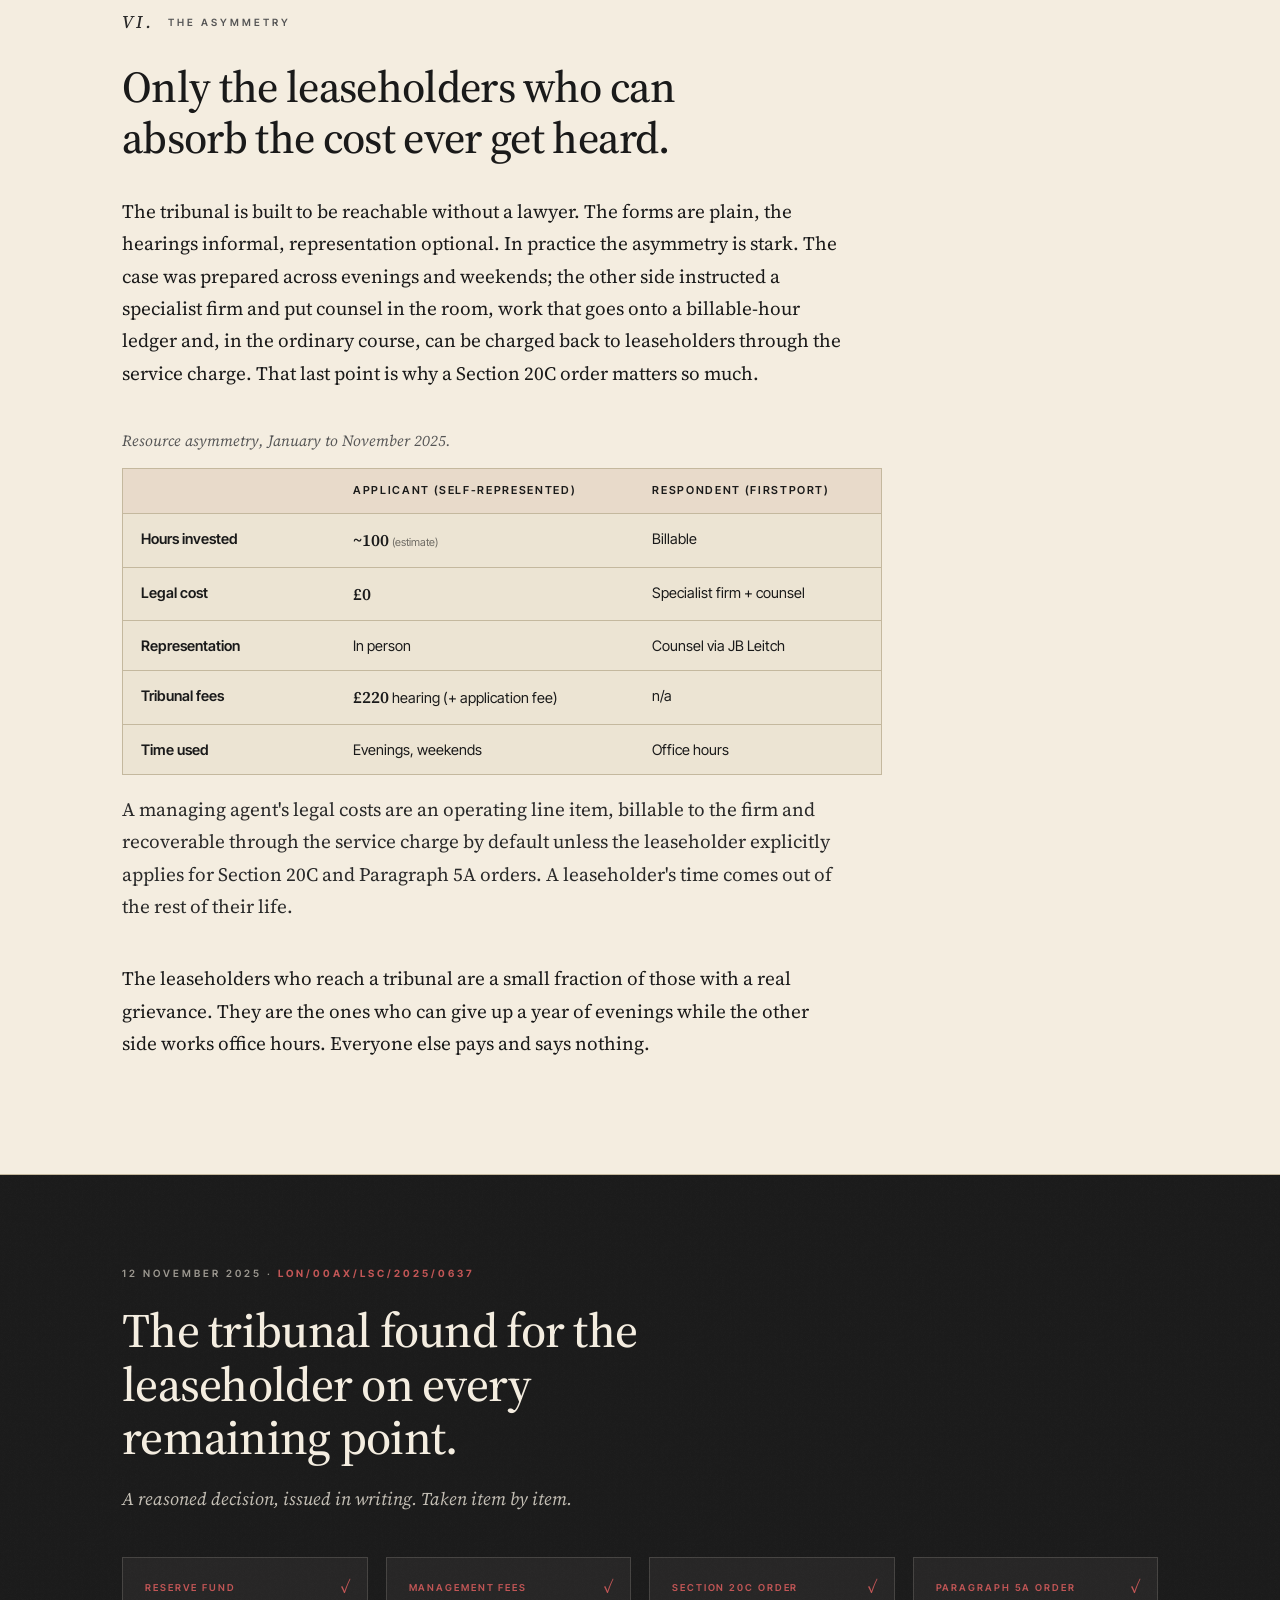
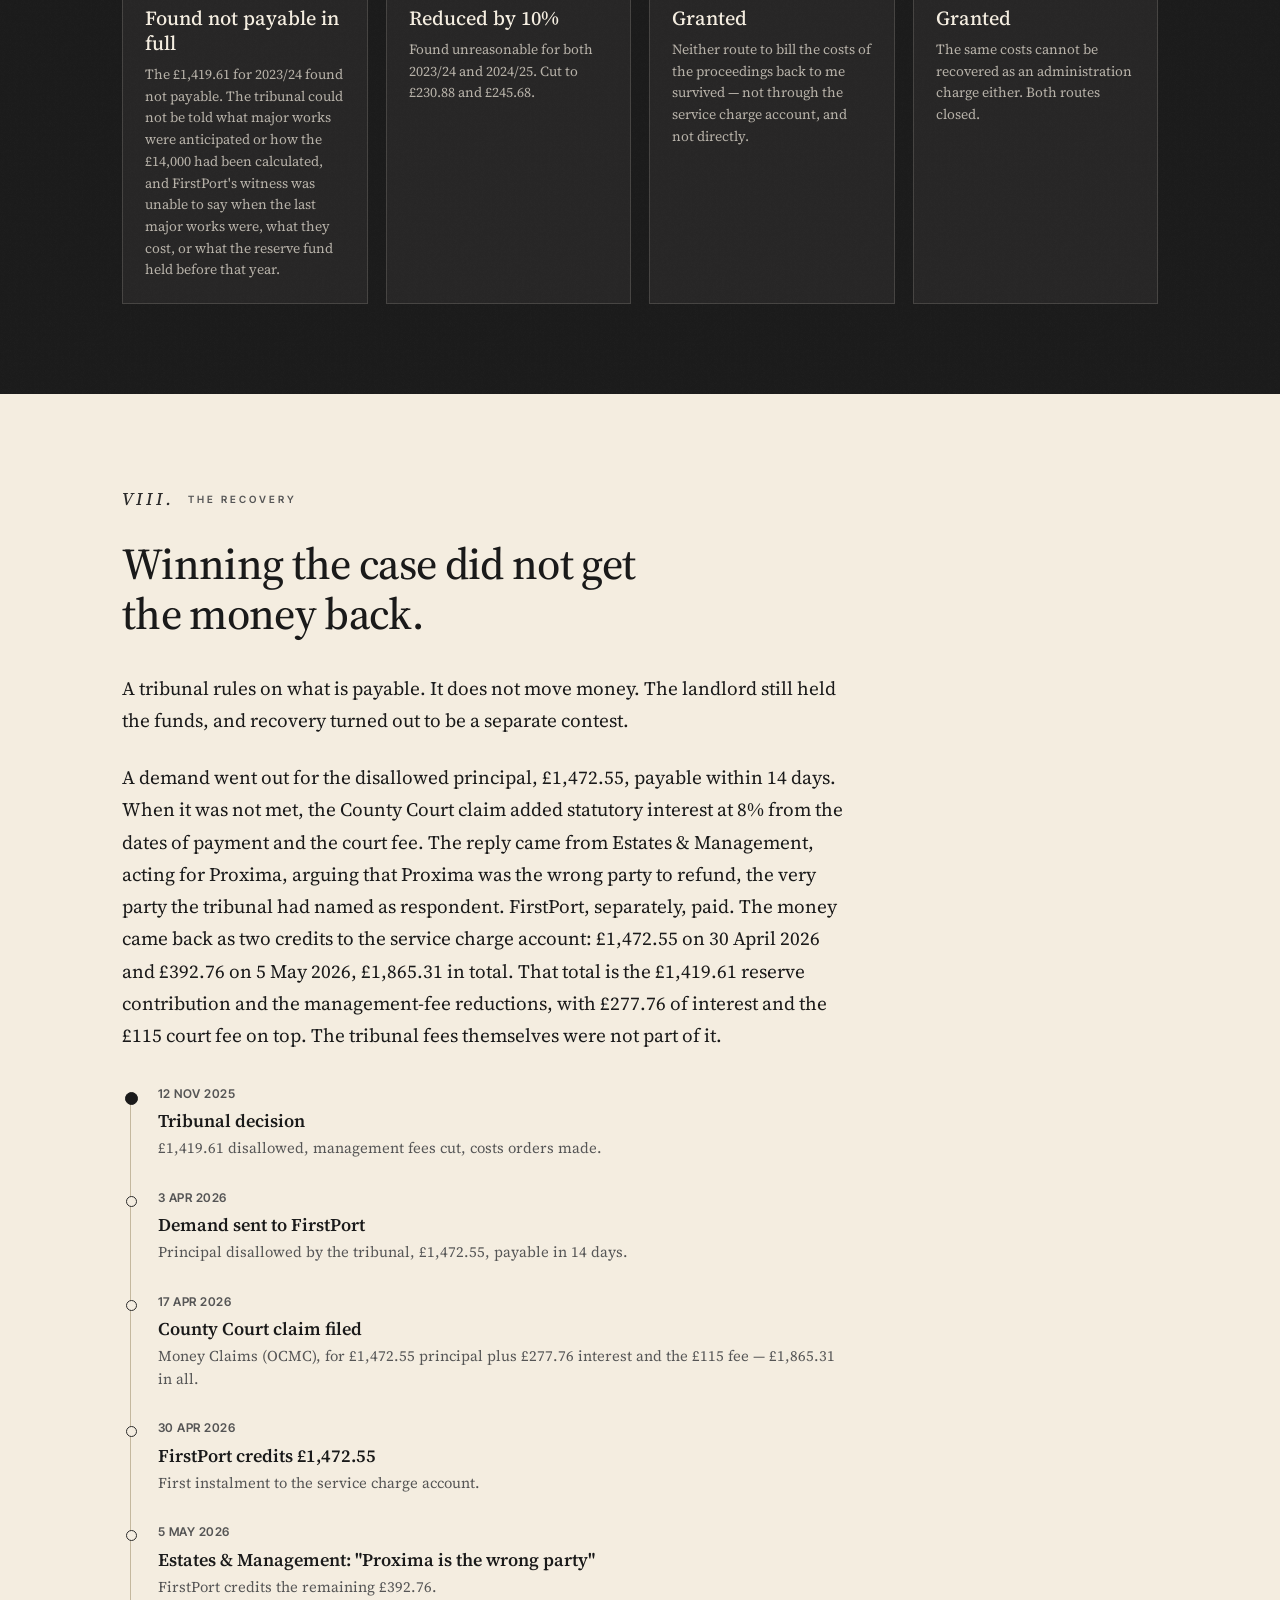
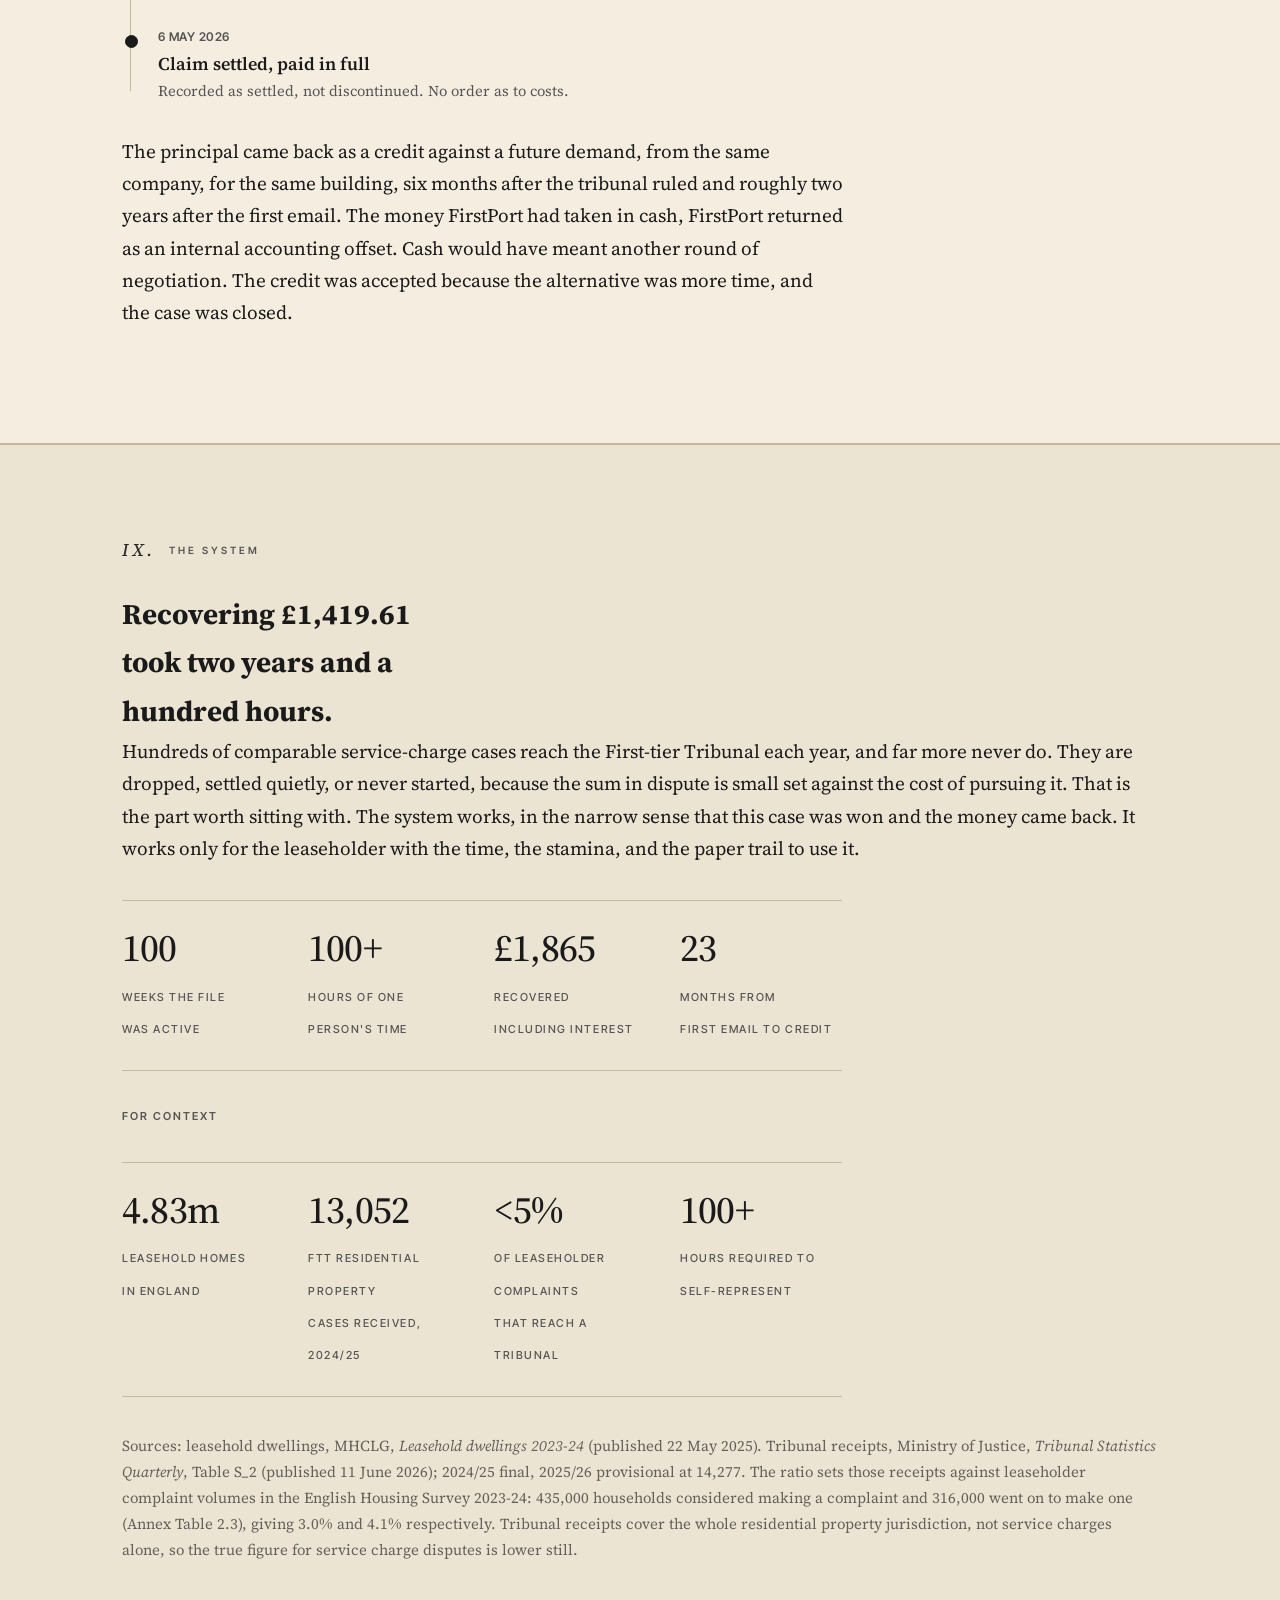
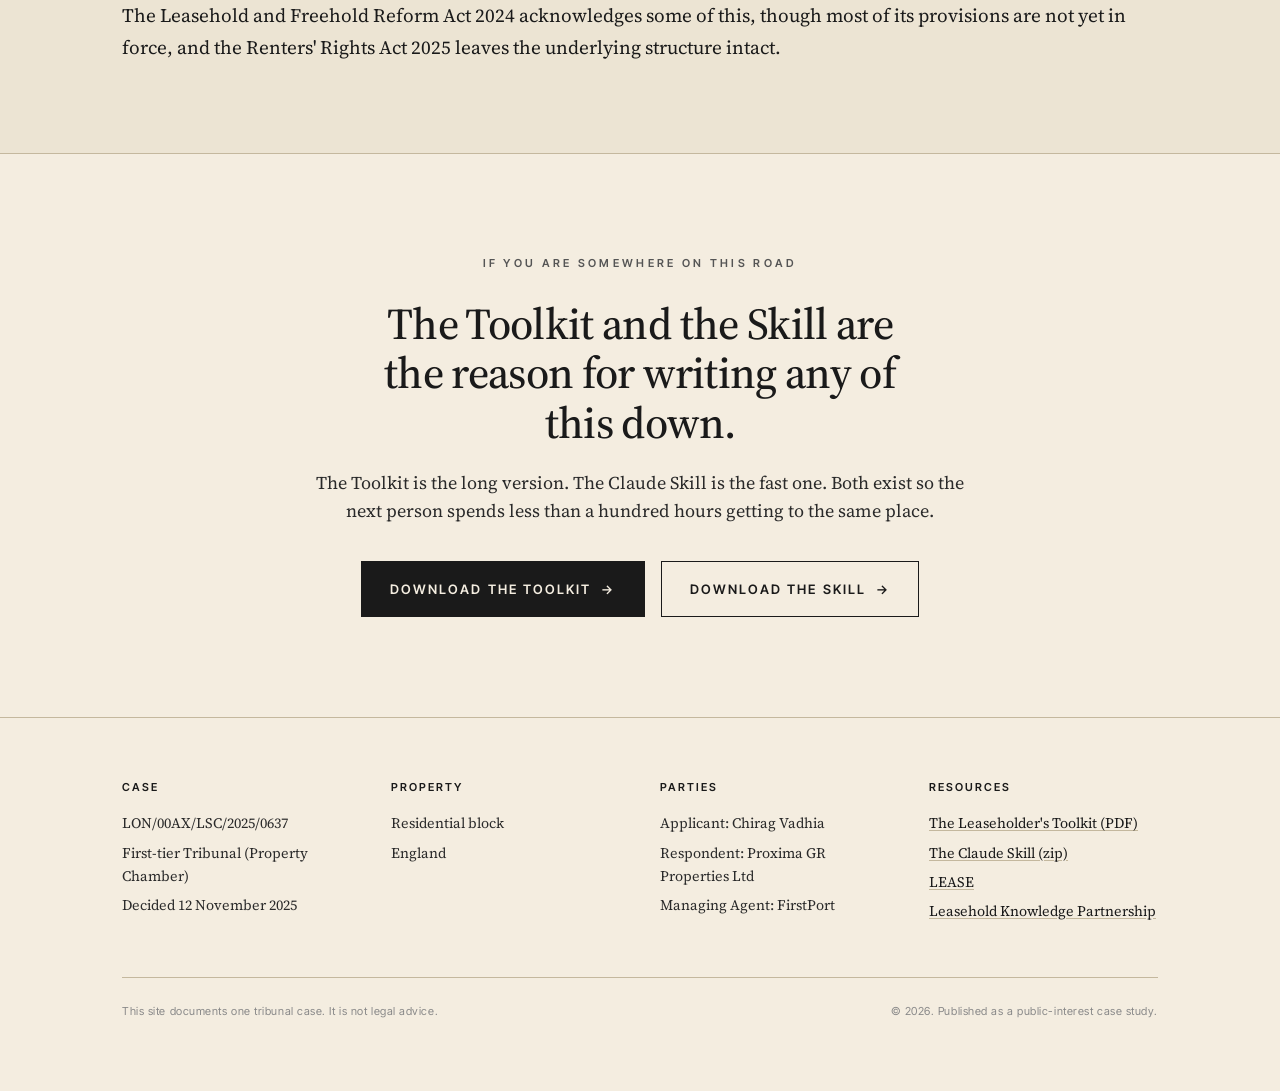
==== commit a0b23905: "Final tightening pass: restore letter formatting, fix rename collisions, polish The appendix letter " ====
--- a/index.html
+++ b/index.html
@@ -1255,7 +1255,7 @@
       <div class="resource-card">
         <div class="resource-tag">The Long Version</div>
         <h3>The Leaseholder's Toolkit</h3>
-        <div class="resource-meta">PDF · 96 pages · ~40,000 words · <a href="/toolkit.html">or read it online</a></div>
+        <div class="resource-meta">PDF · 100 pages · ~40,000 words · <a href="/toolkit.html">or read it online</a></div>
         <p>A phase-by-phase walkthrough of the whole process: from first noticing a problem, through the internal complaints process, external escalation, the First-tier Tribunal, and recovery. Templates, statutory references, and a step-by-step decision tree throughout.</p>
         <div class="disclaimer">Anonymous, generic, and free. Not legal advice.</div>
         <a href="/Leaseholders_Toolkit.pdf" class="resource-button">
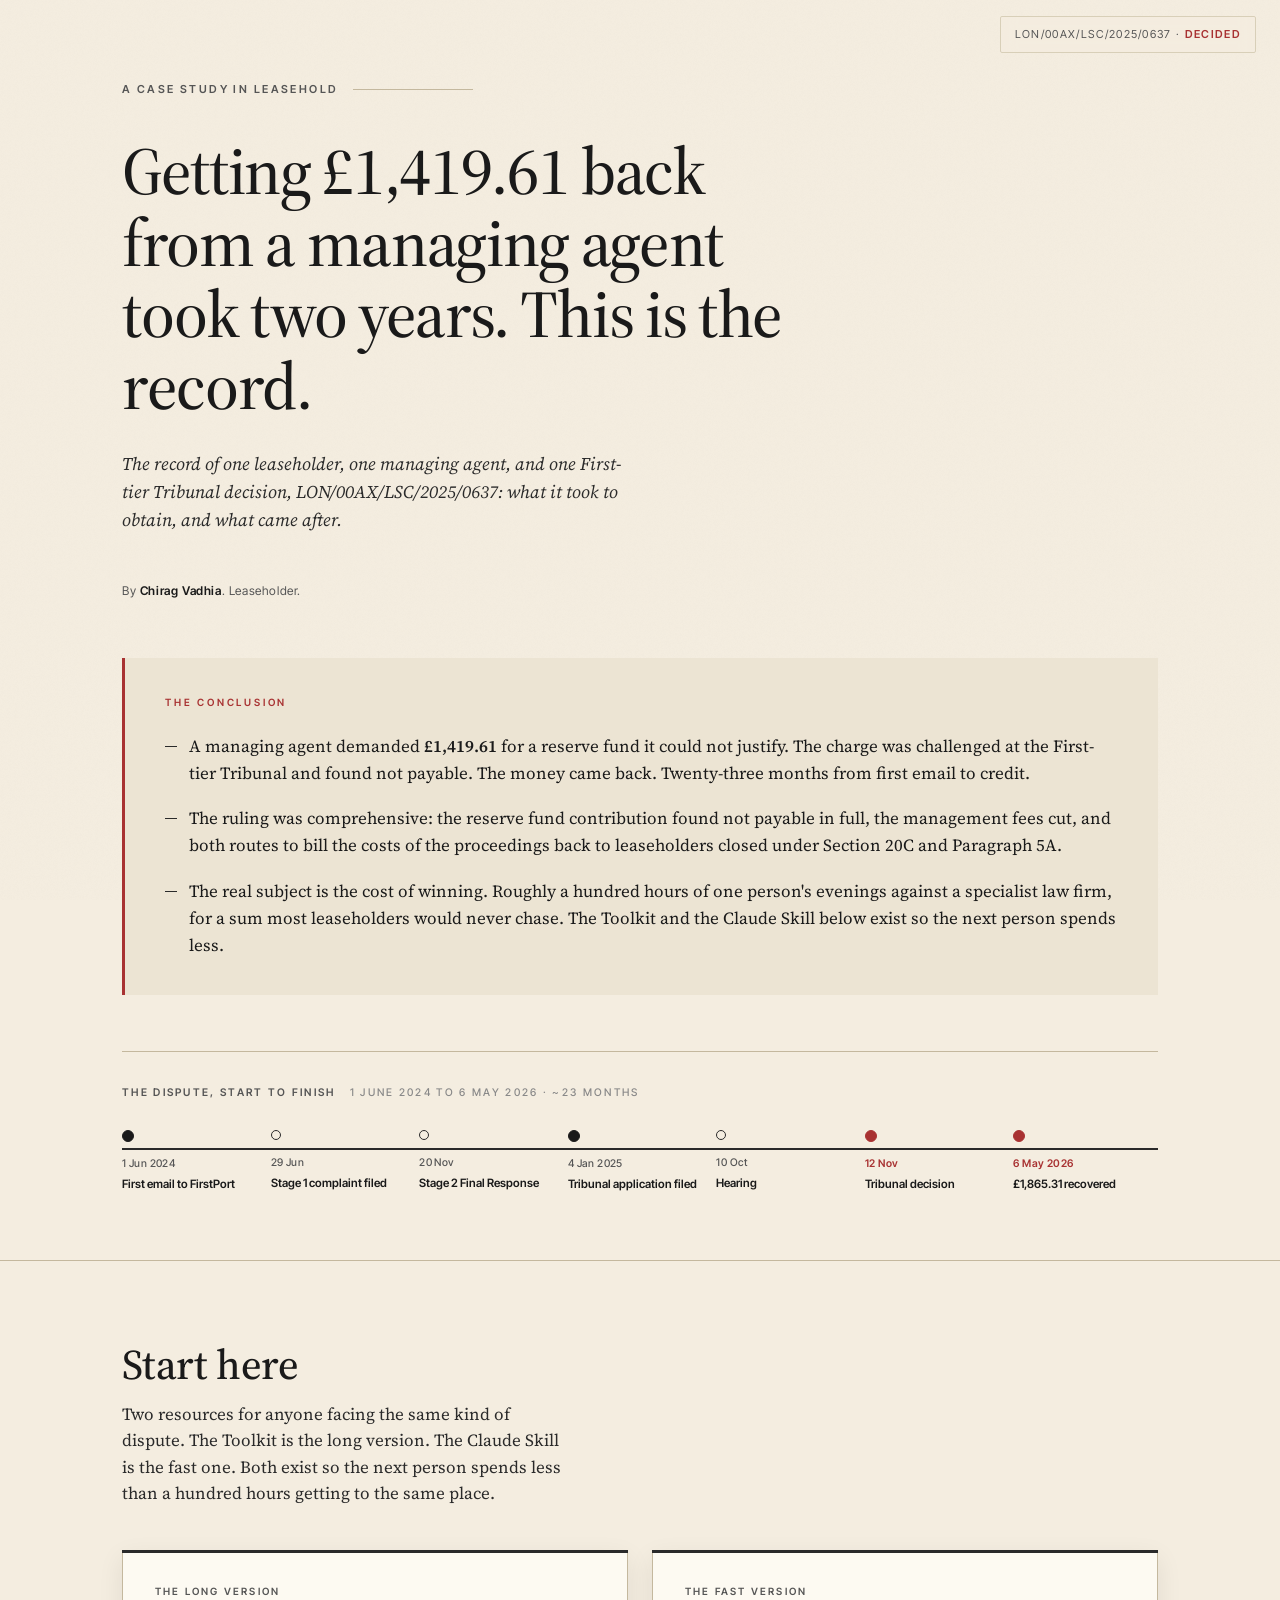
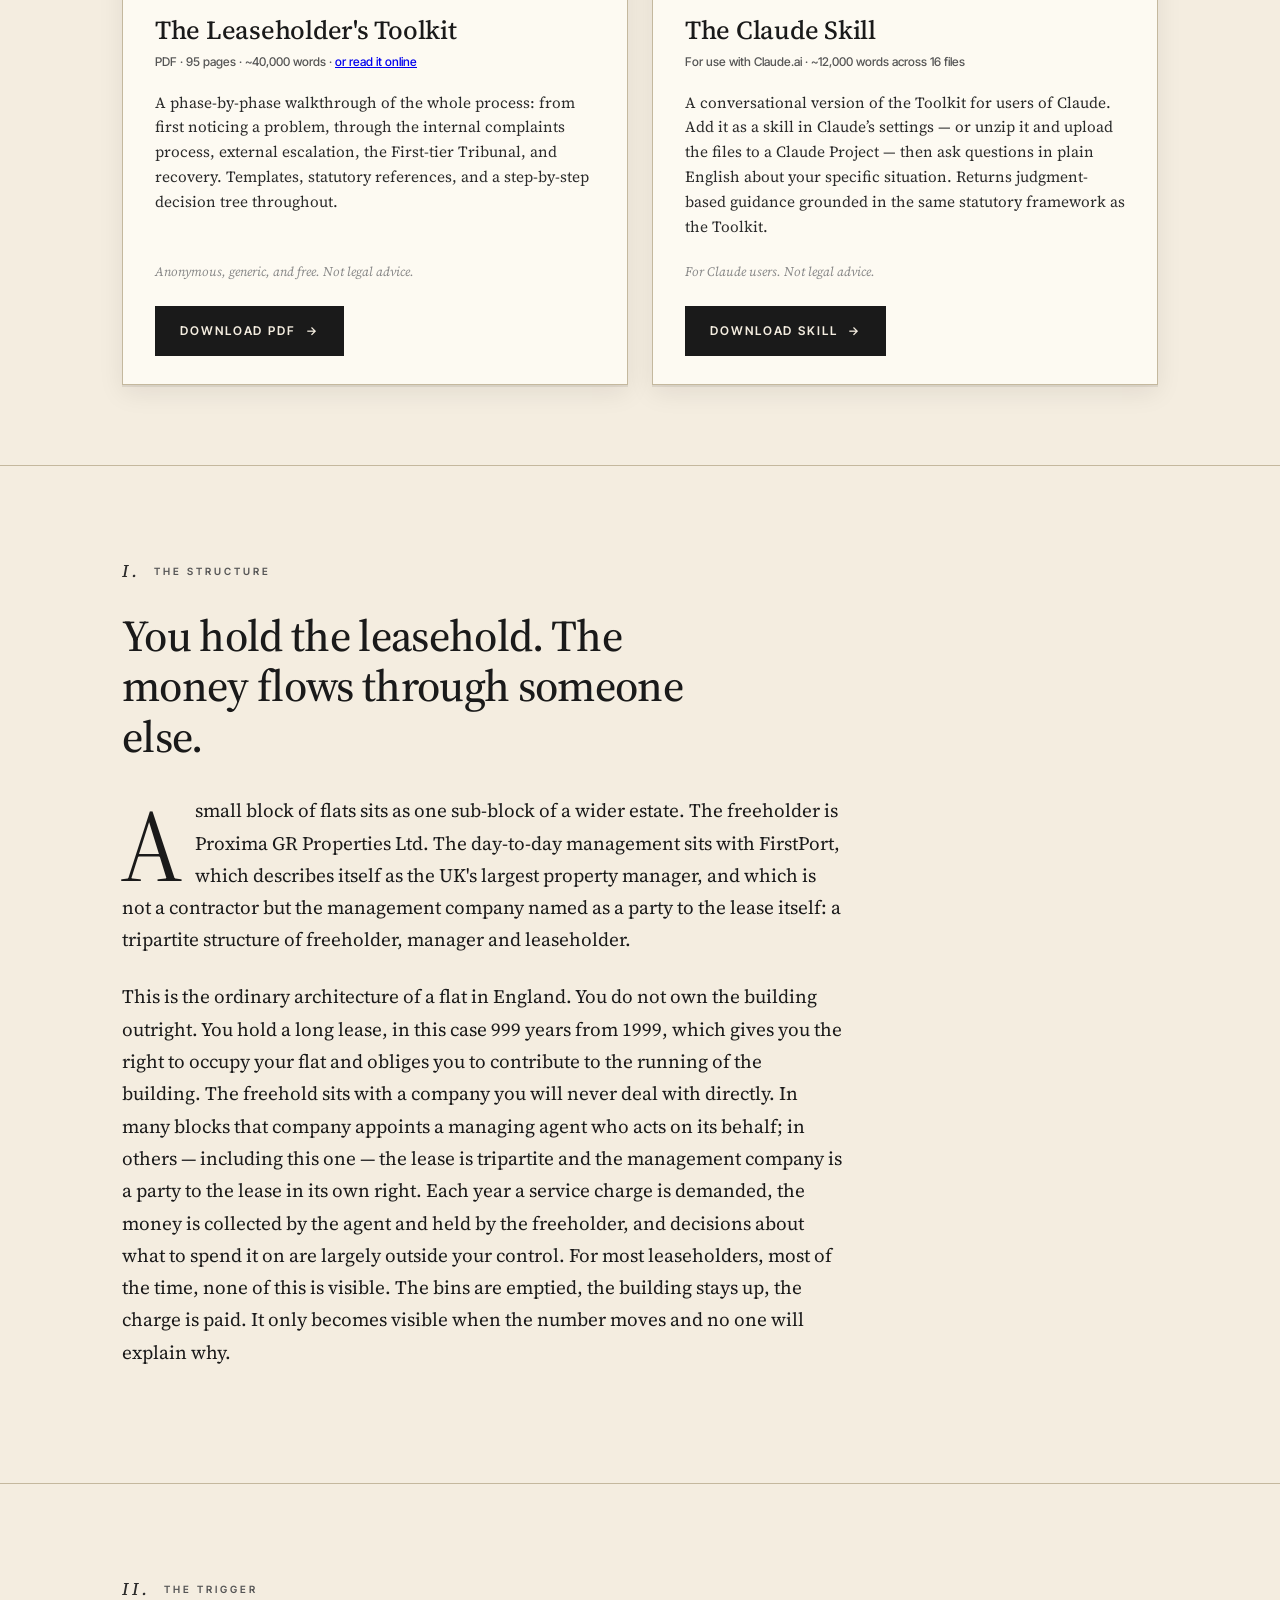
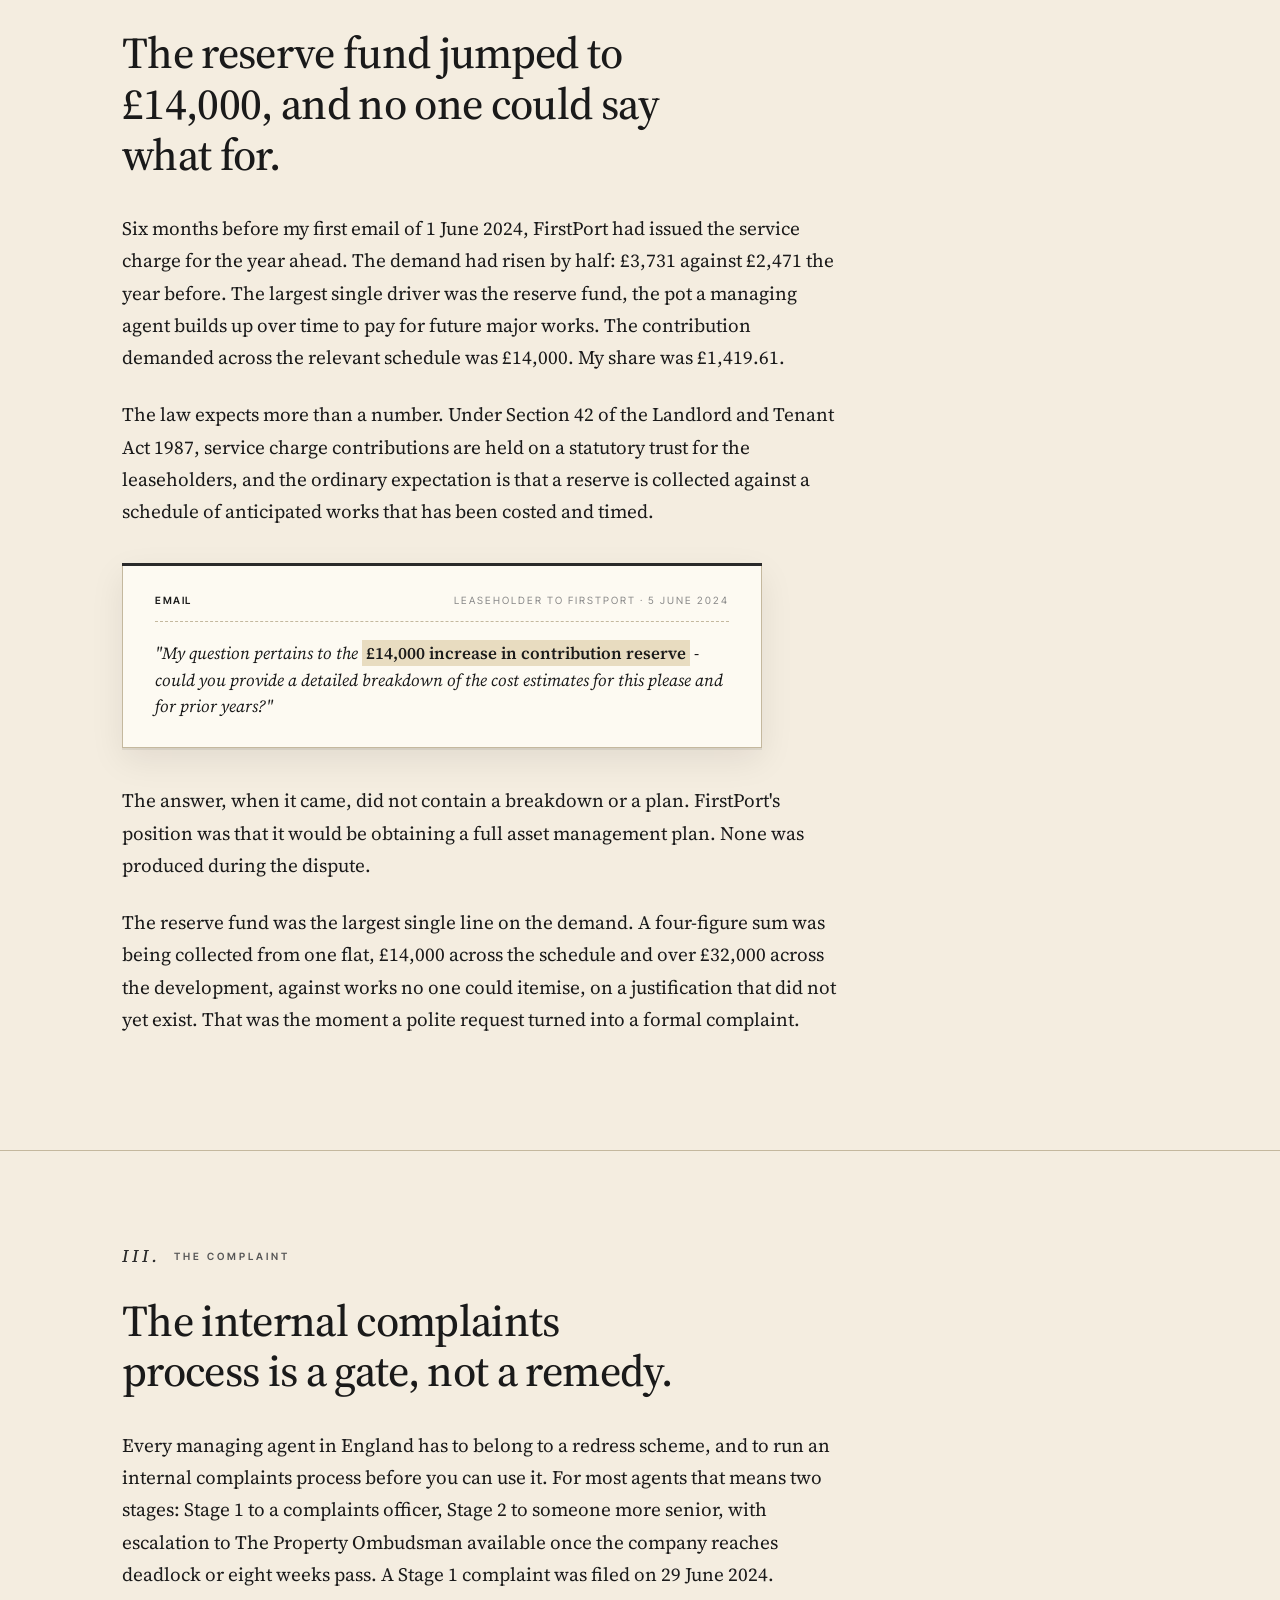
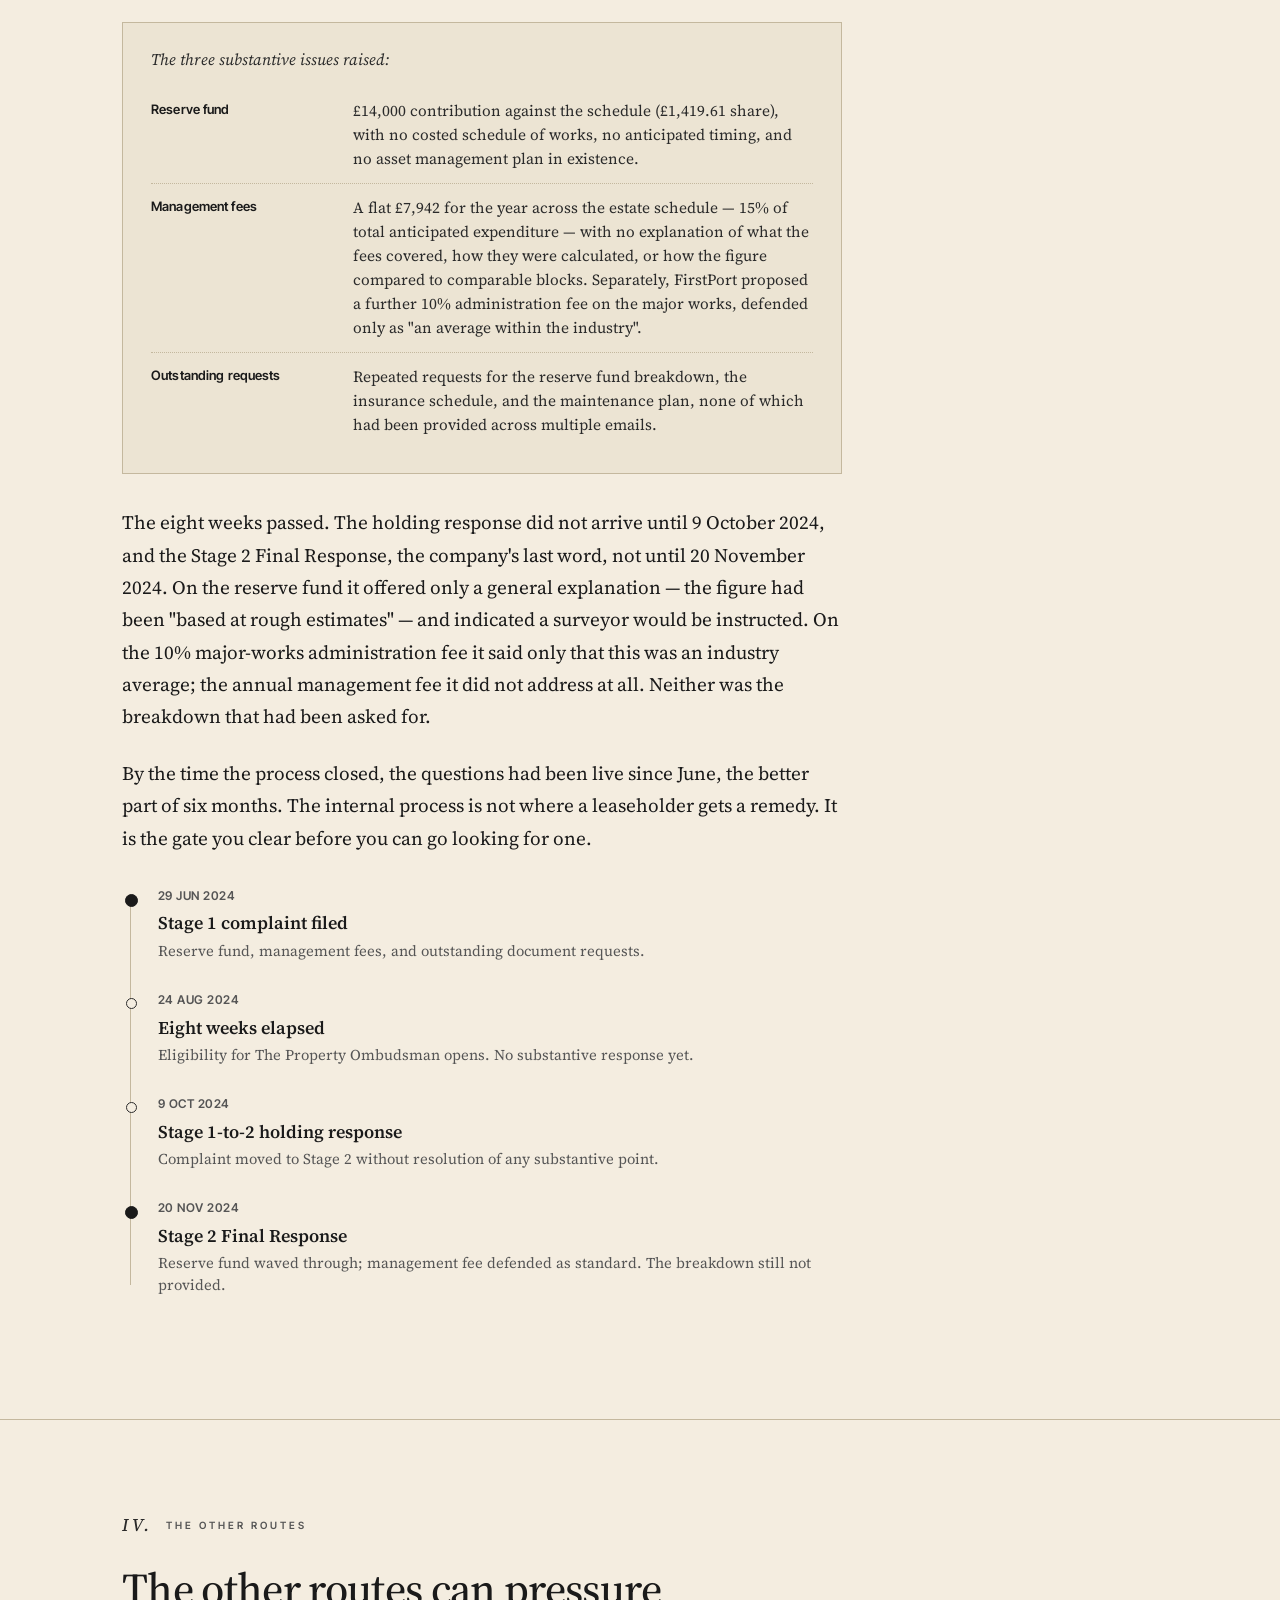
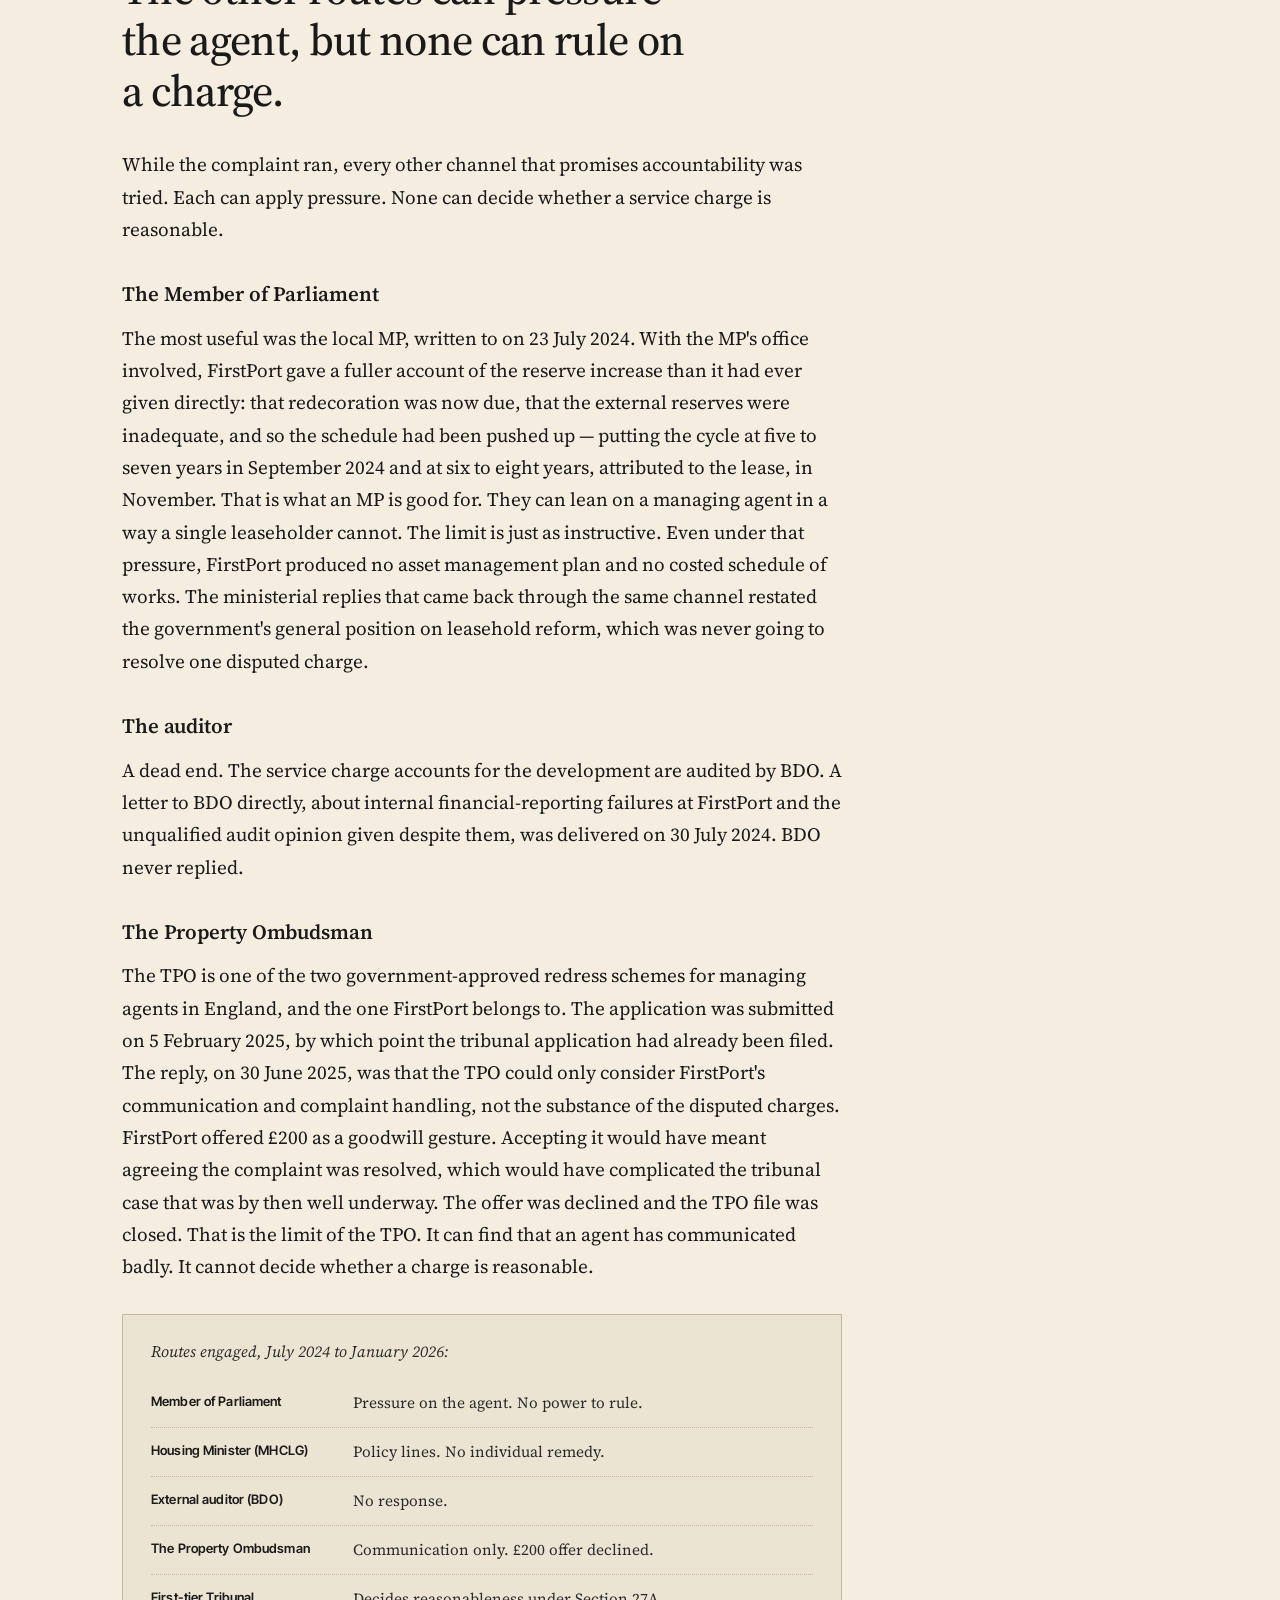
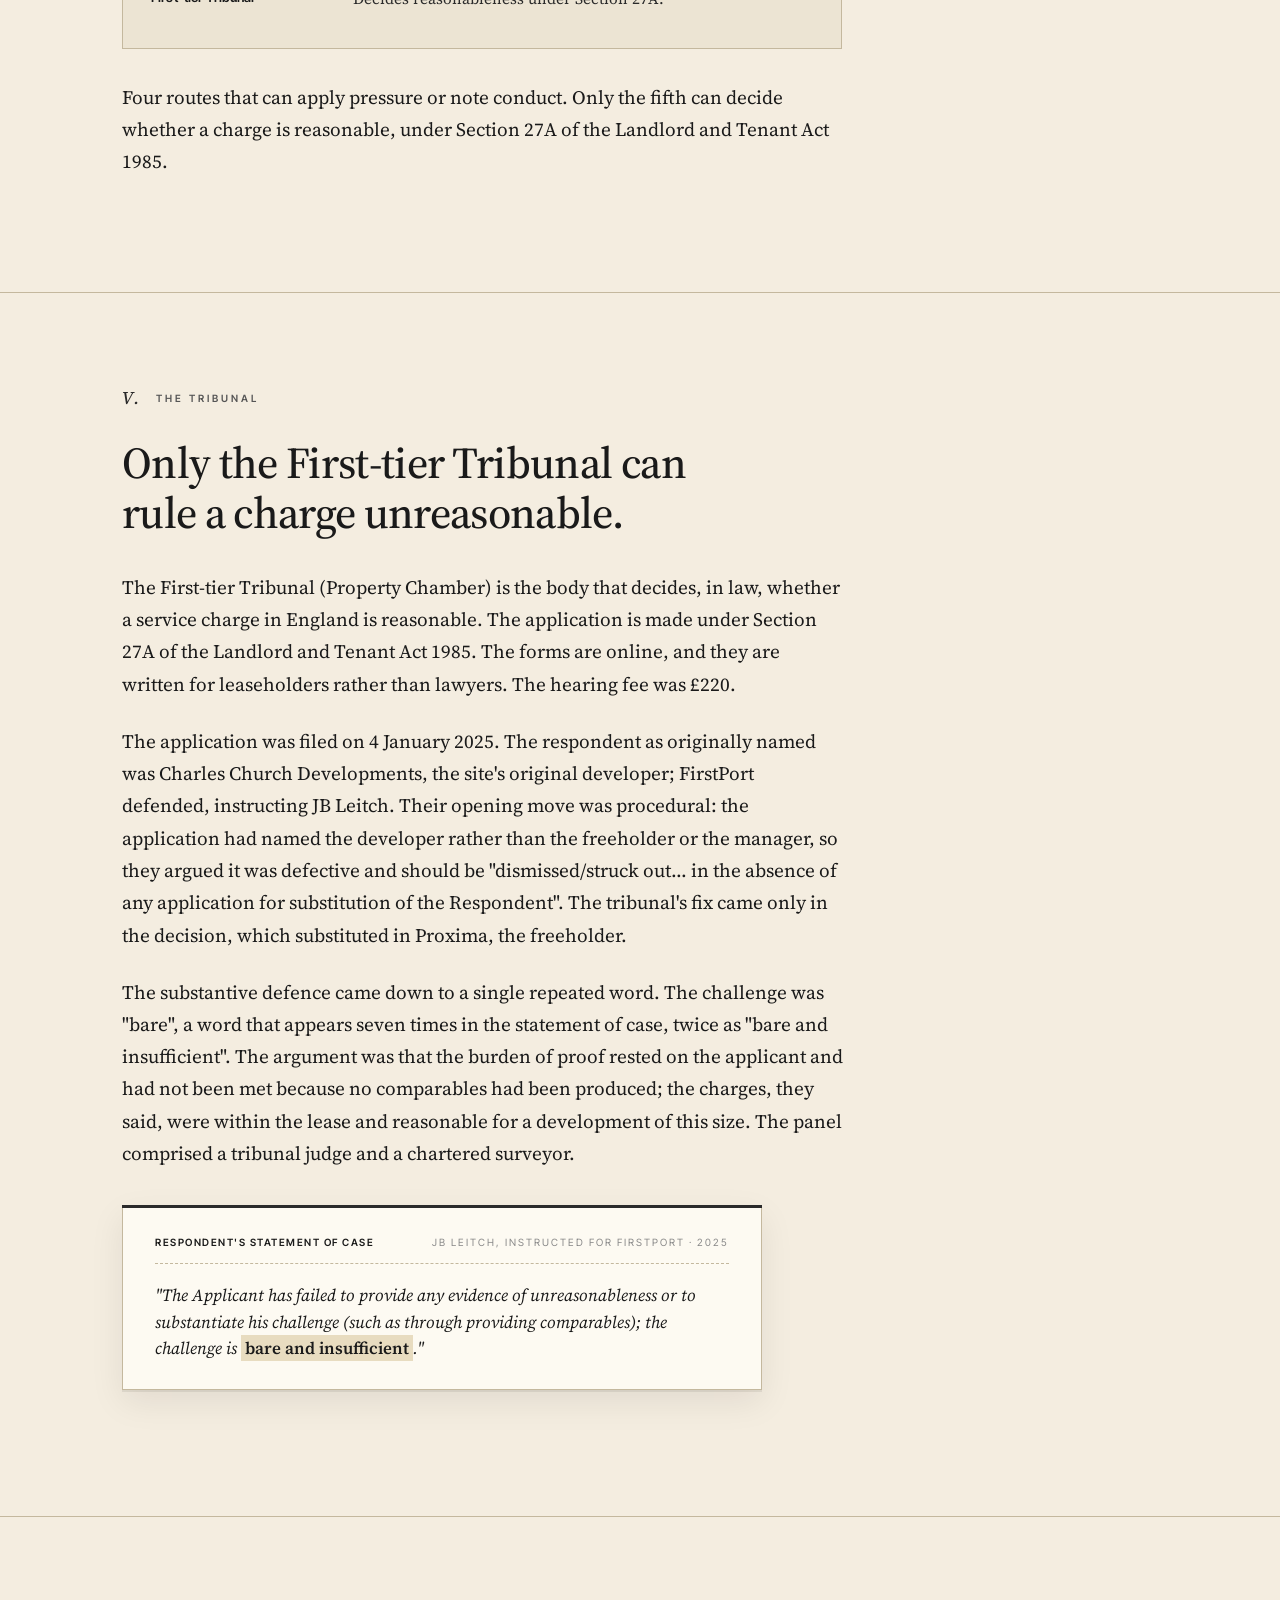
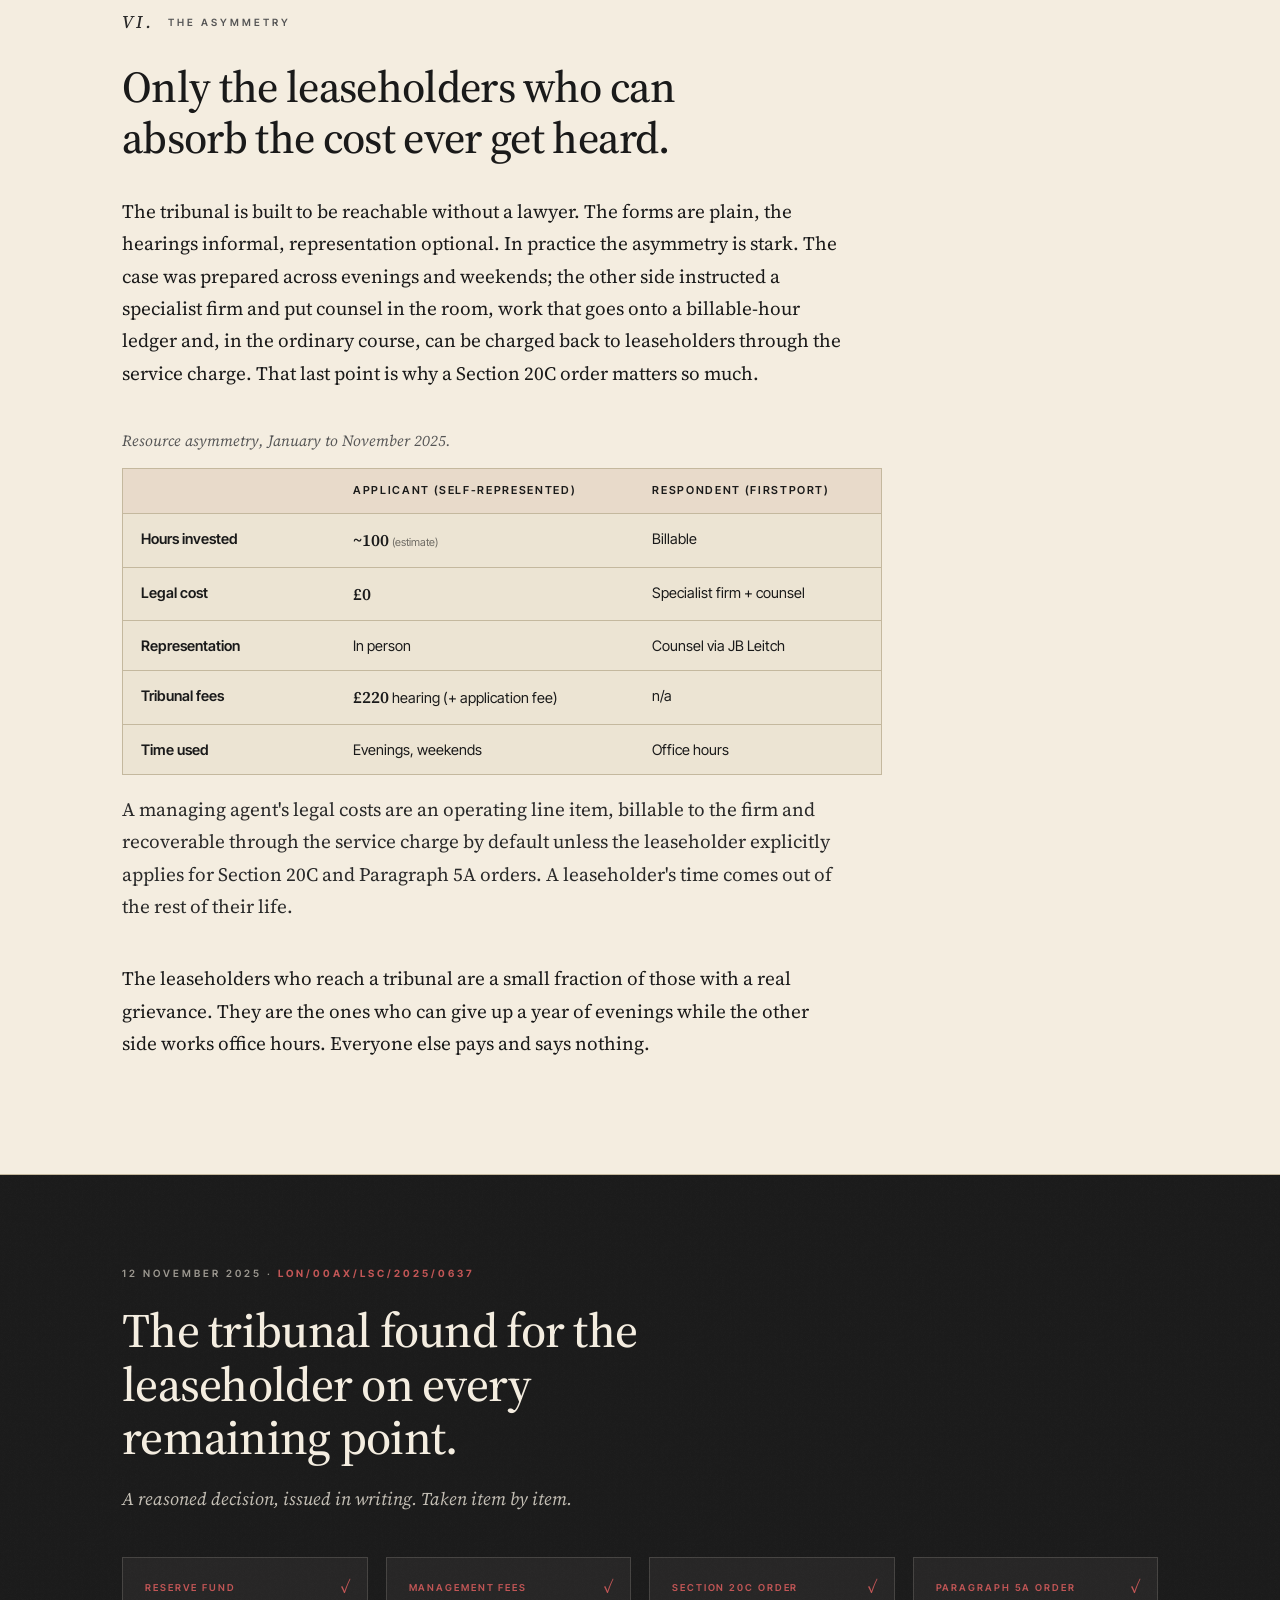
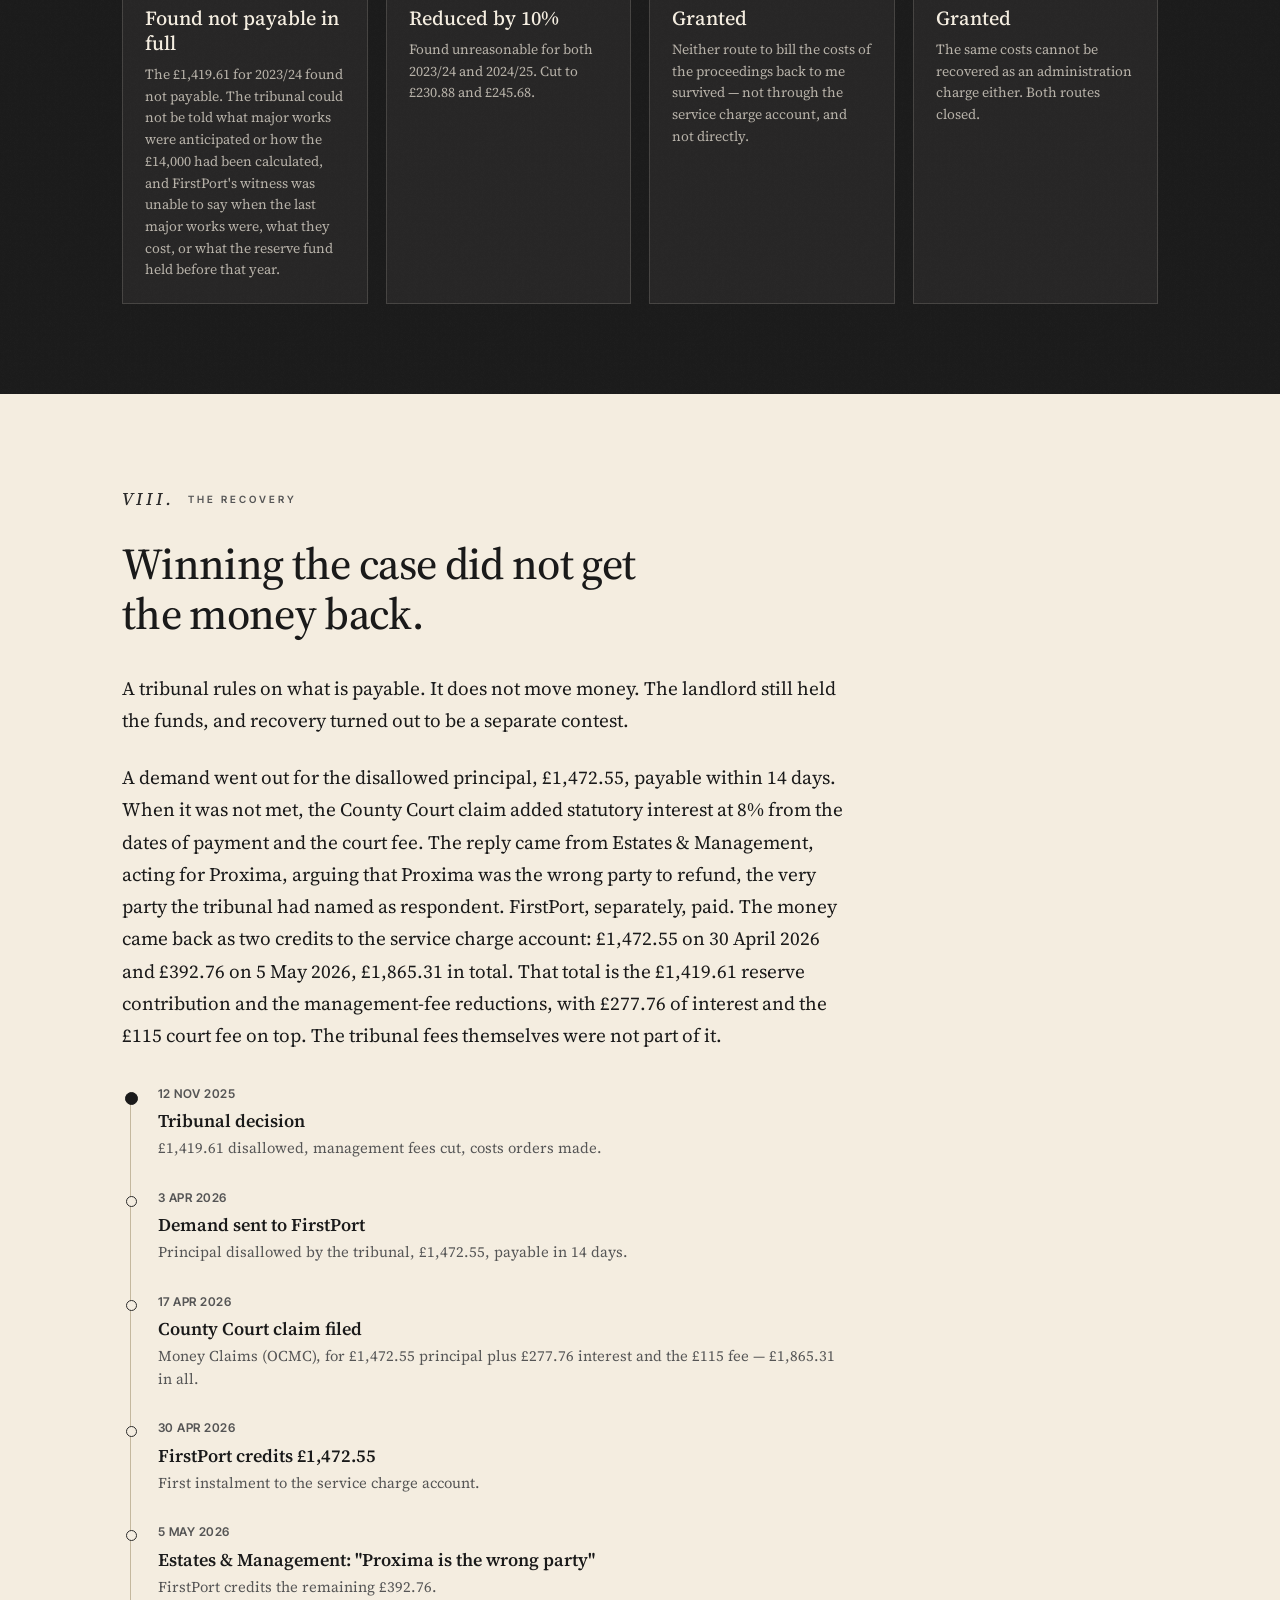
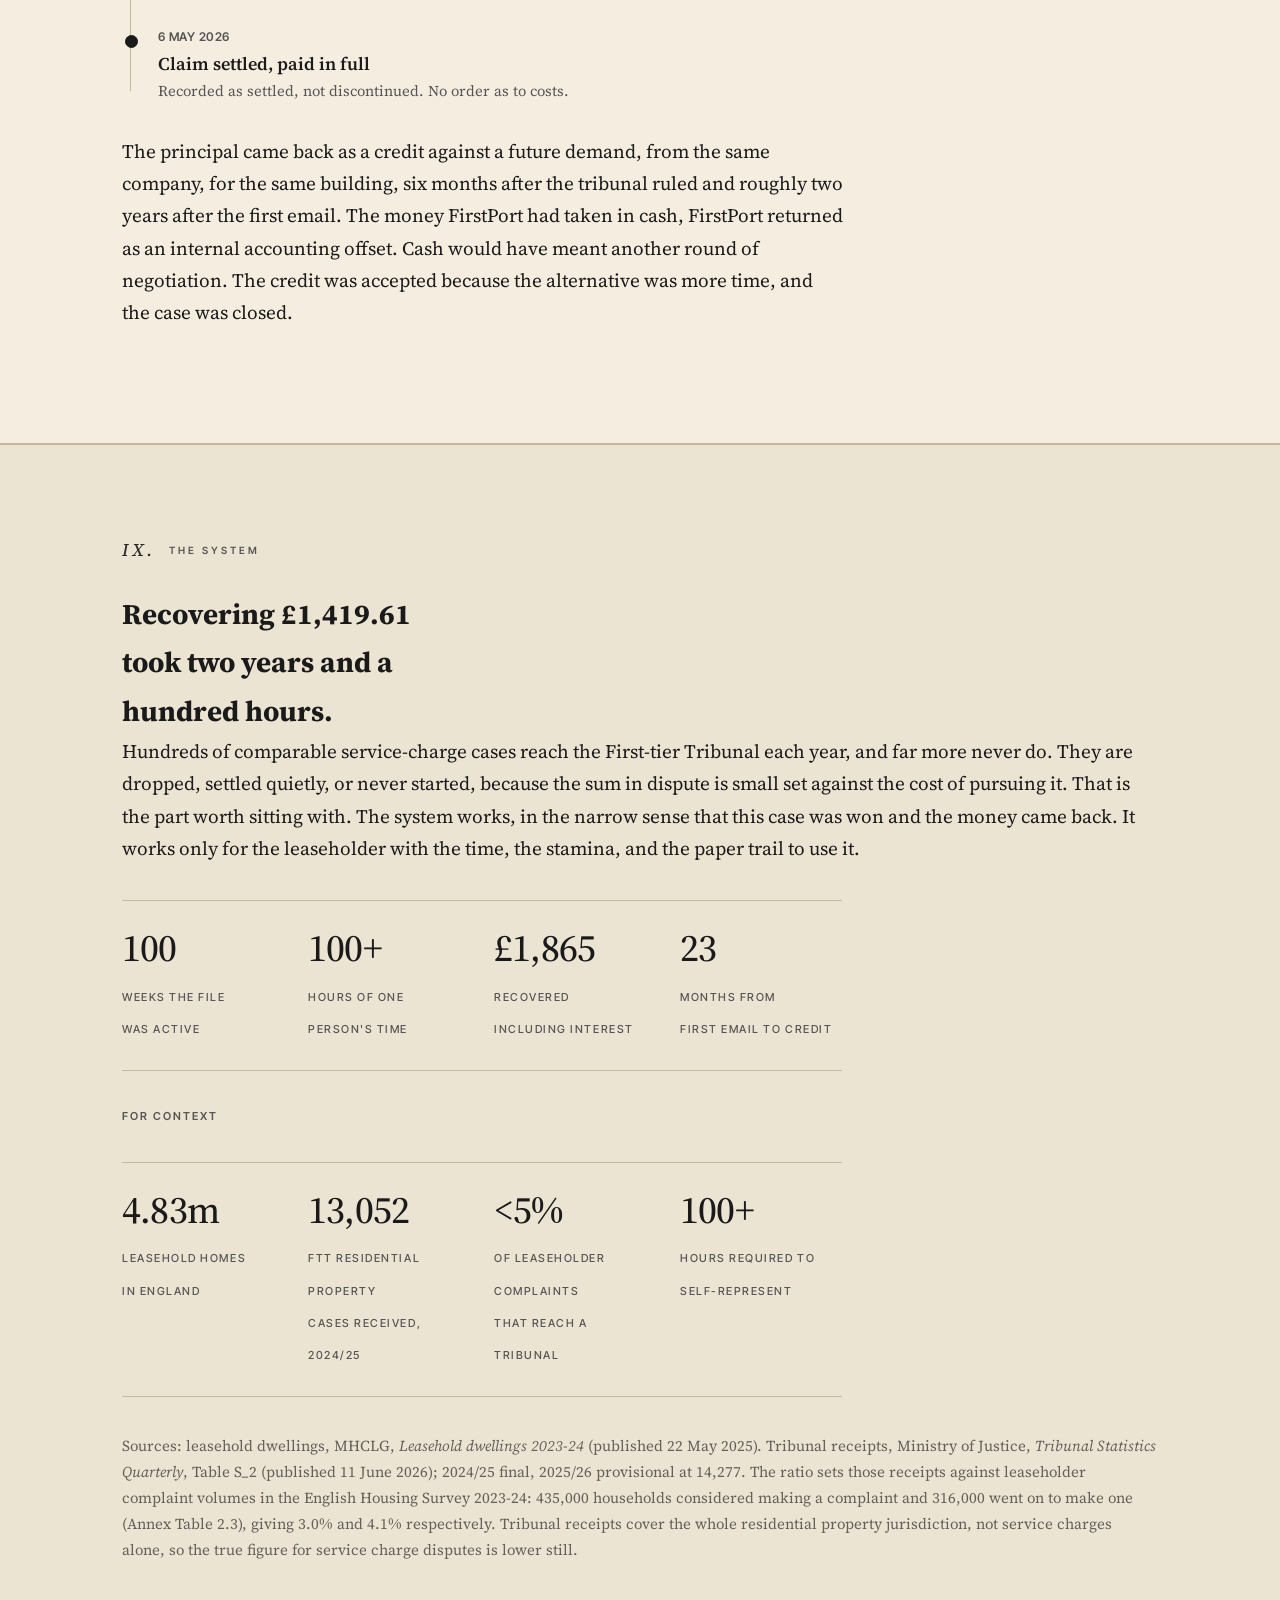
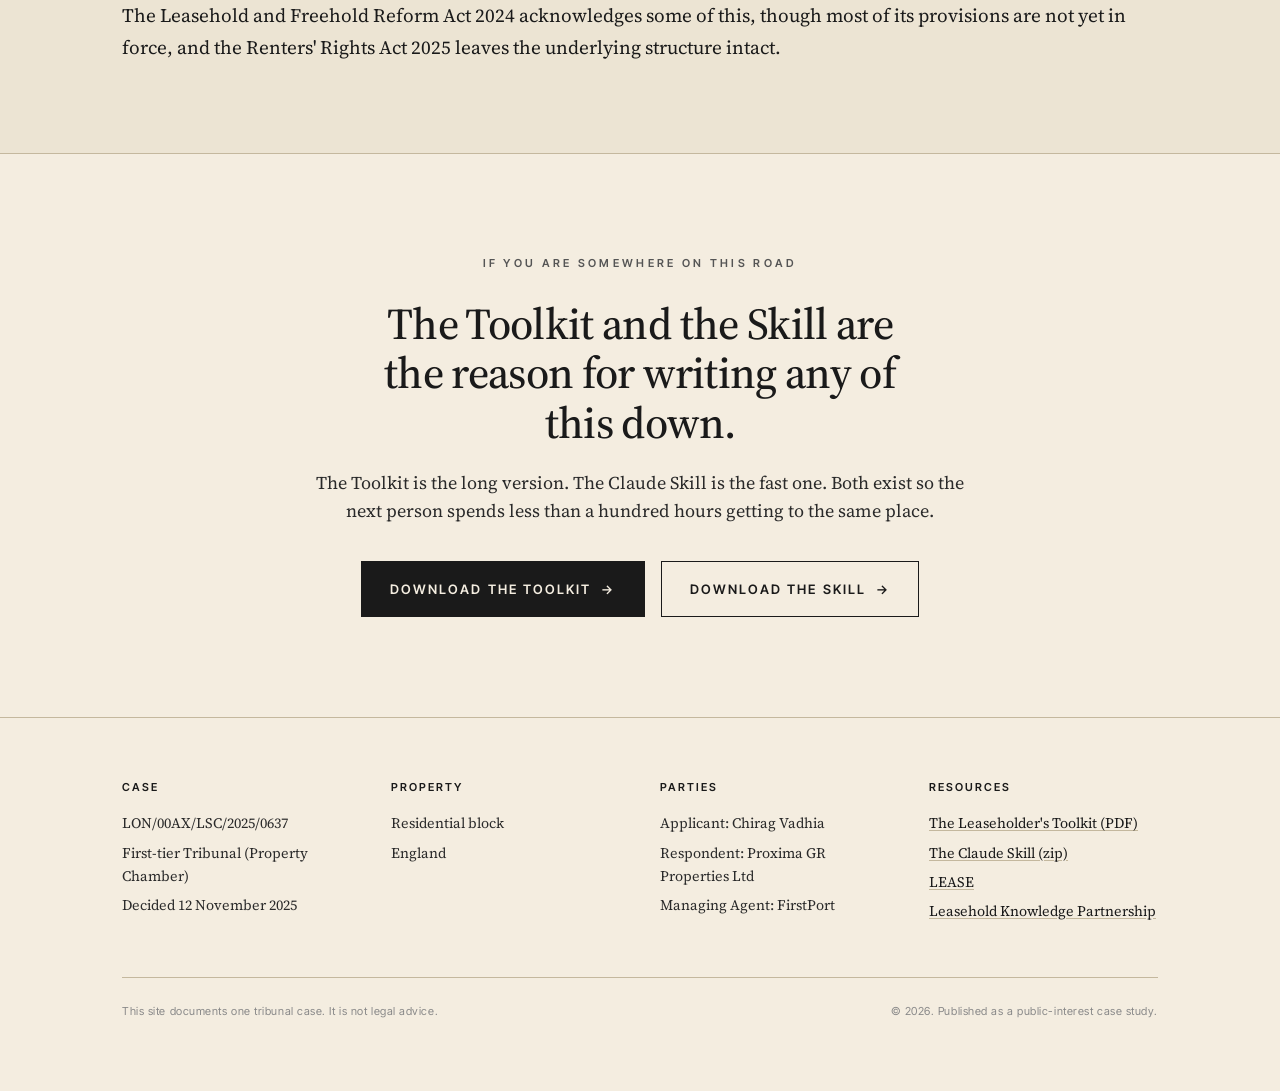
==== commit b9e5e149: "Design pass on the print edition The PDF was typographically sound but visually bare - no cover, no " ====
--- a/index.html
+++ b/index.html
@@ -1255,7 +1255,7 @@
       <div class="resource-card">
         <div class="resource-tag">The Long Version</div>
         <h3>The Leaseholder's Toolkit</h3>
-        <div class="resource-meta">PDF · 100 pages · ~40,000 words · <a href="/toolkit.html">or read it online</a></div>
+        <div class="resource-meta">PDF · 95 pages · ~40,000 words · <a href="/toolkit.html">or read it online</a></div>
         <p>A phase-by-phase walkthrough of the whole process: from first noticing a problem, through the internal complaints process, external escalation, the First-tier Tribunal, and recovery. Templates, statutory references, and a step-by-step decision tree throughout.</p>
         <div class="disclaimer">Anonymous, generic, and free. Not legal advice.</div>
         <a href="/Leaseholders_Toolkit.pdf" class="resource-button">
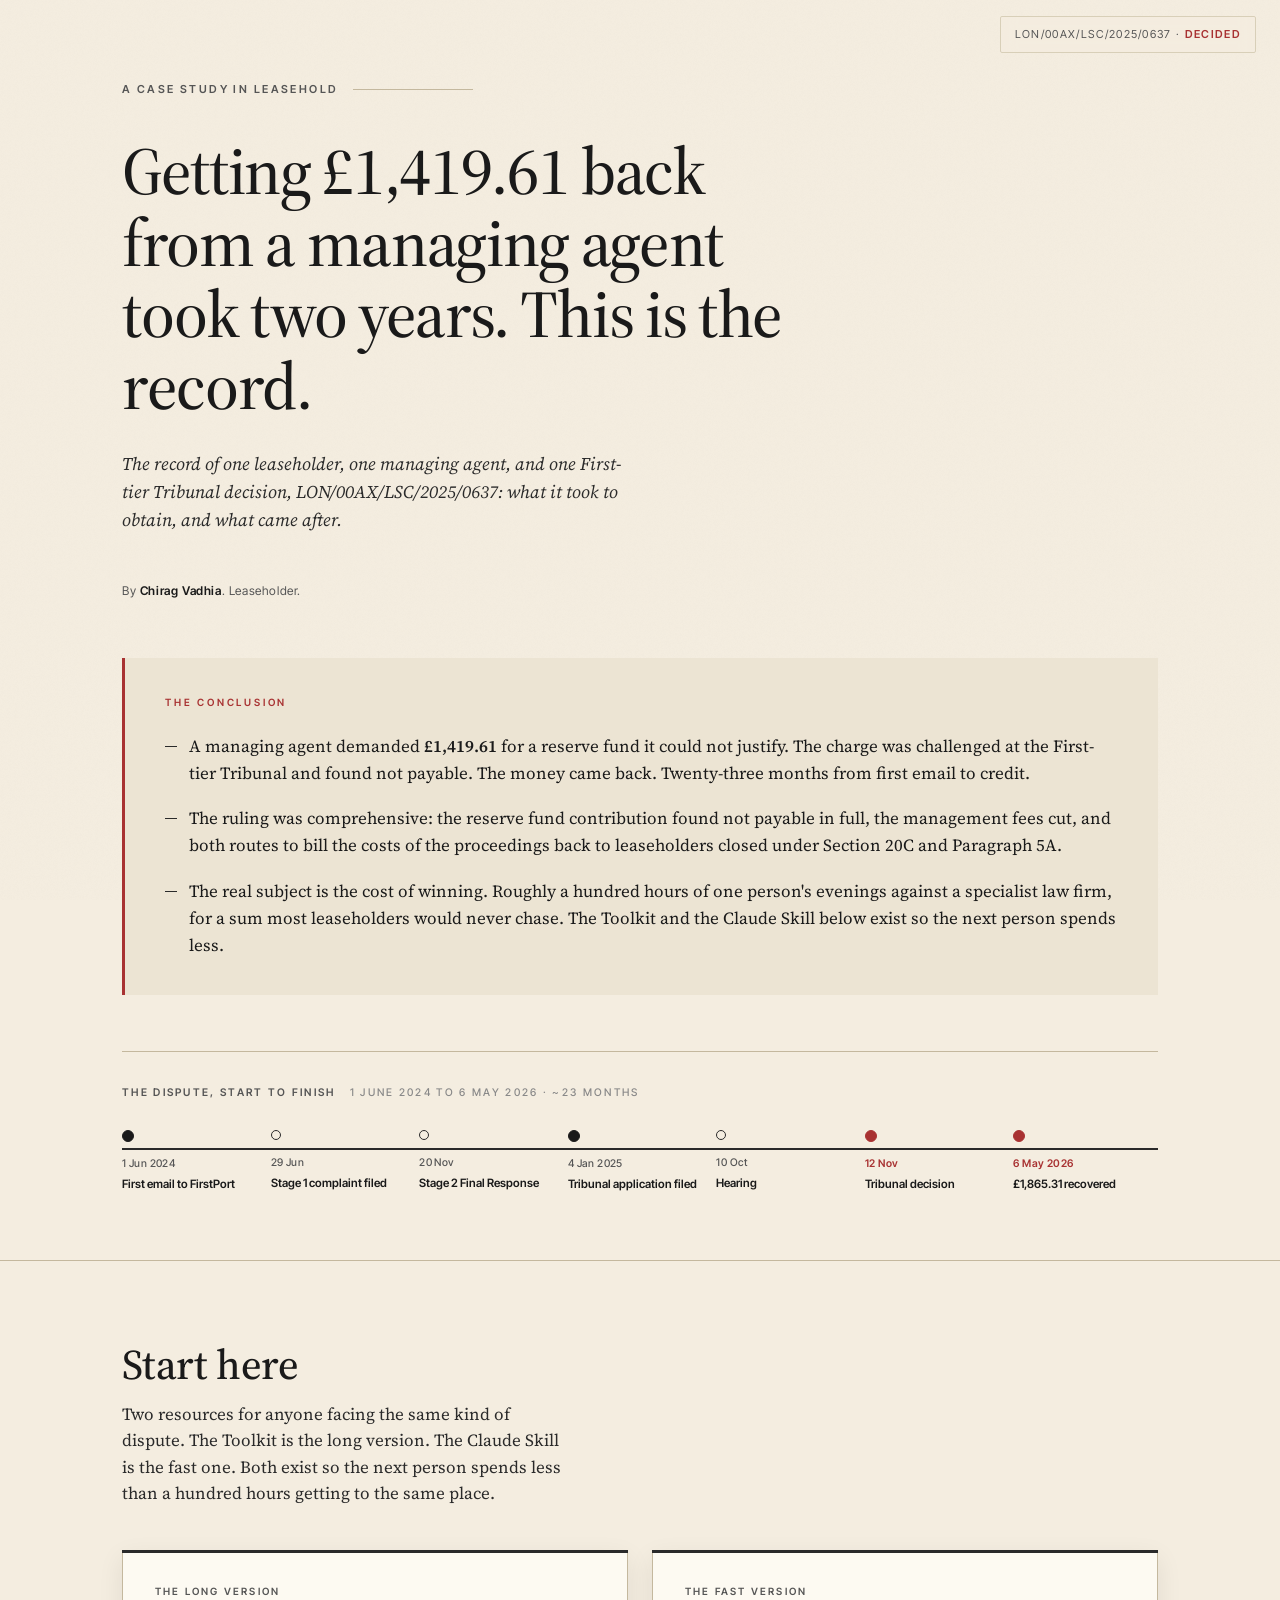
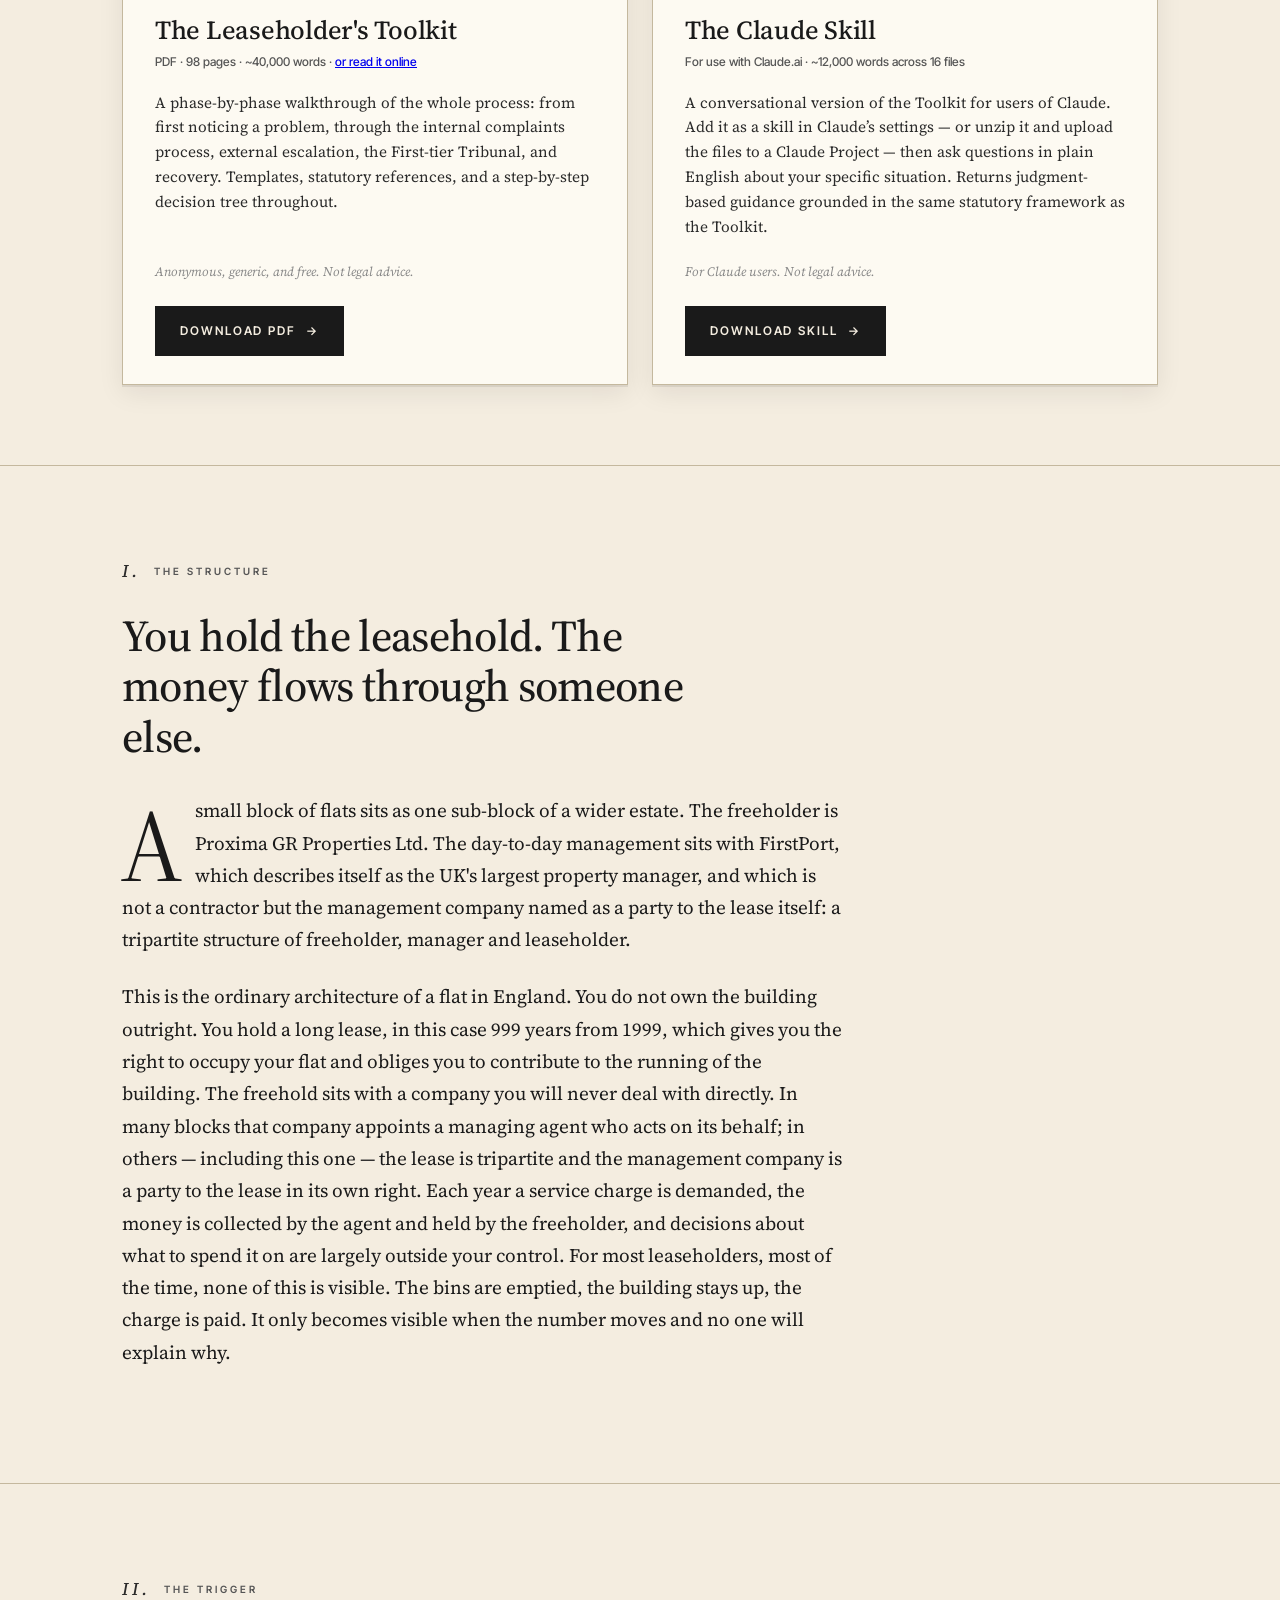
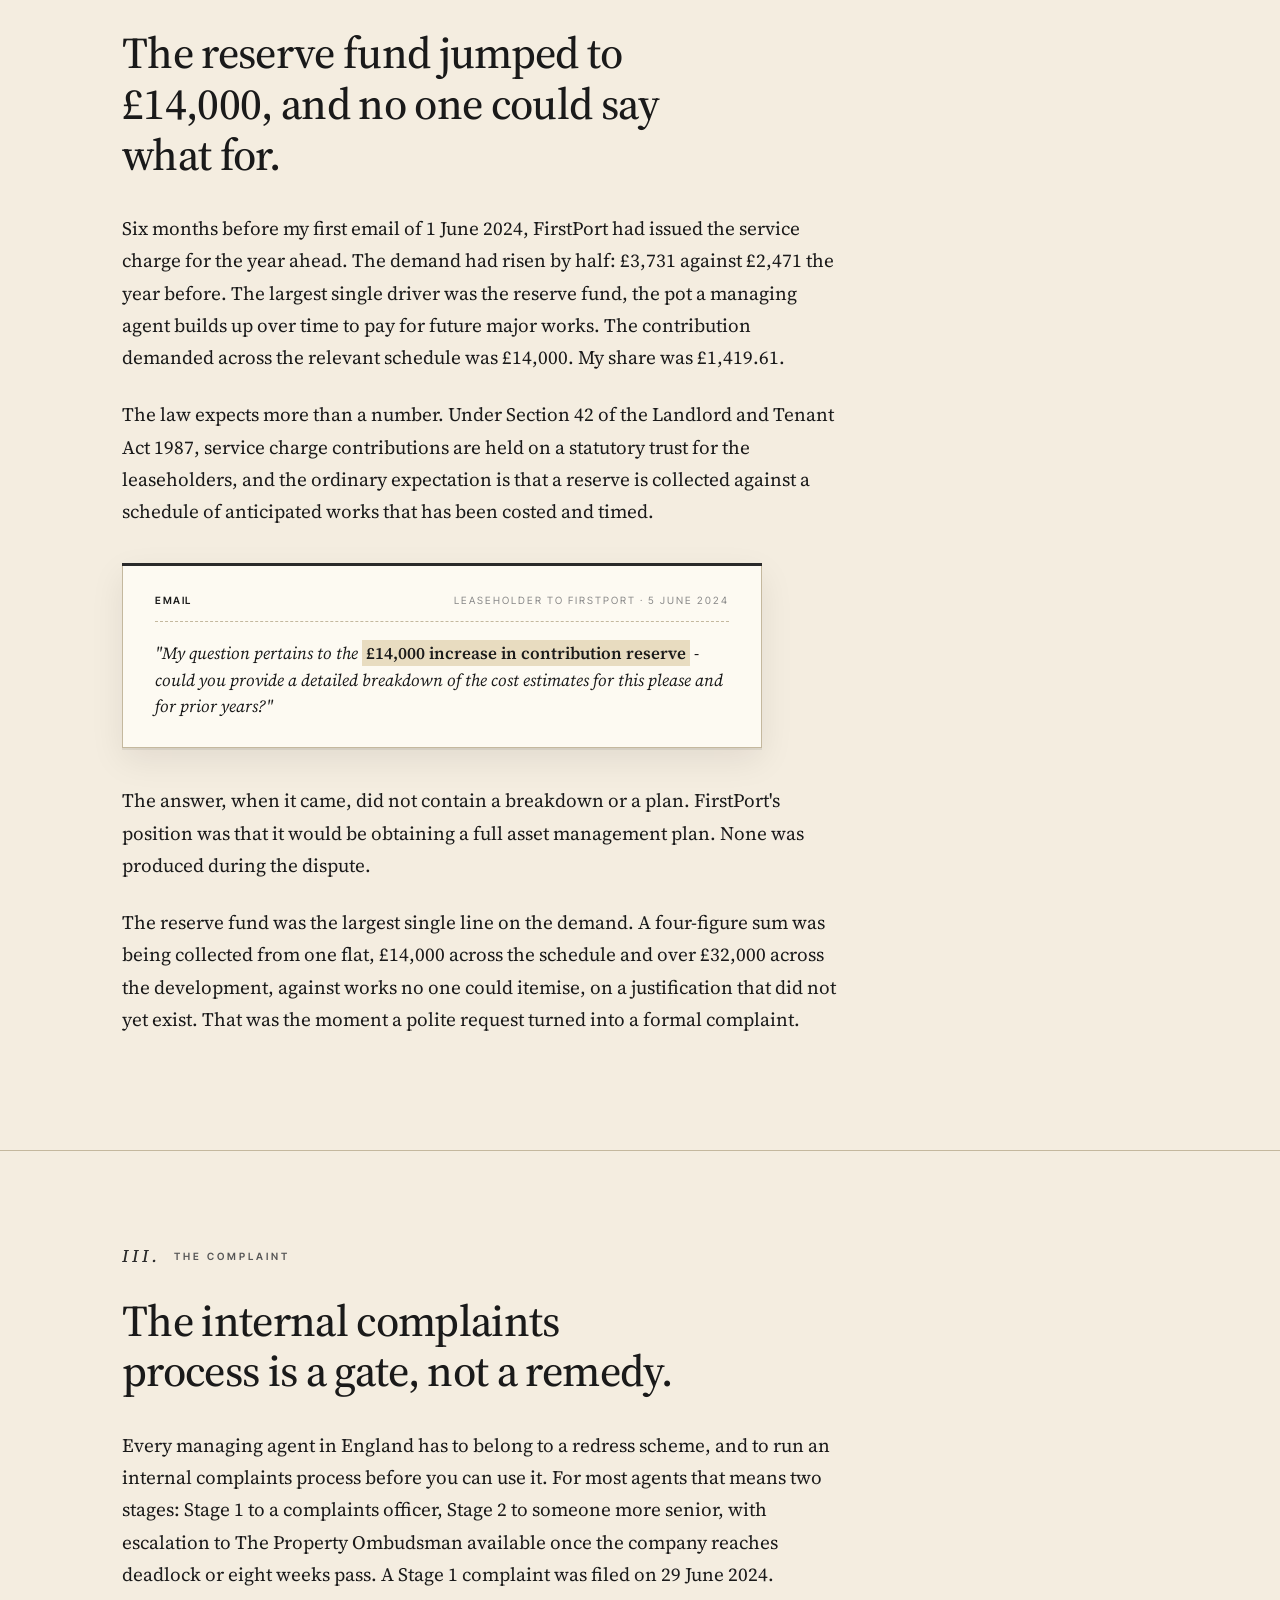
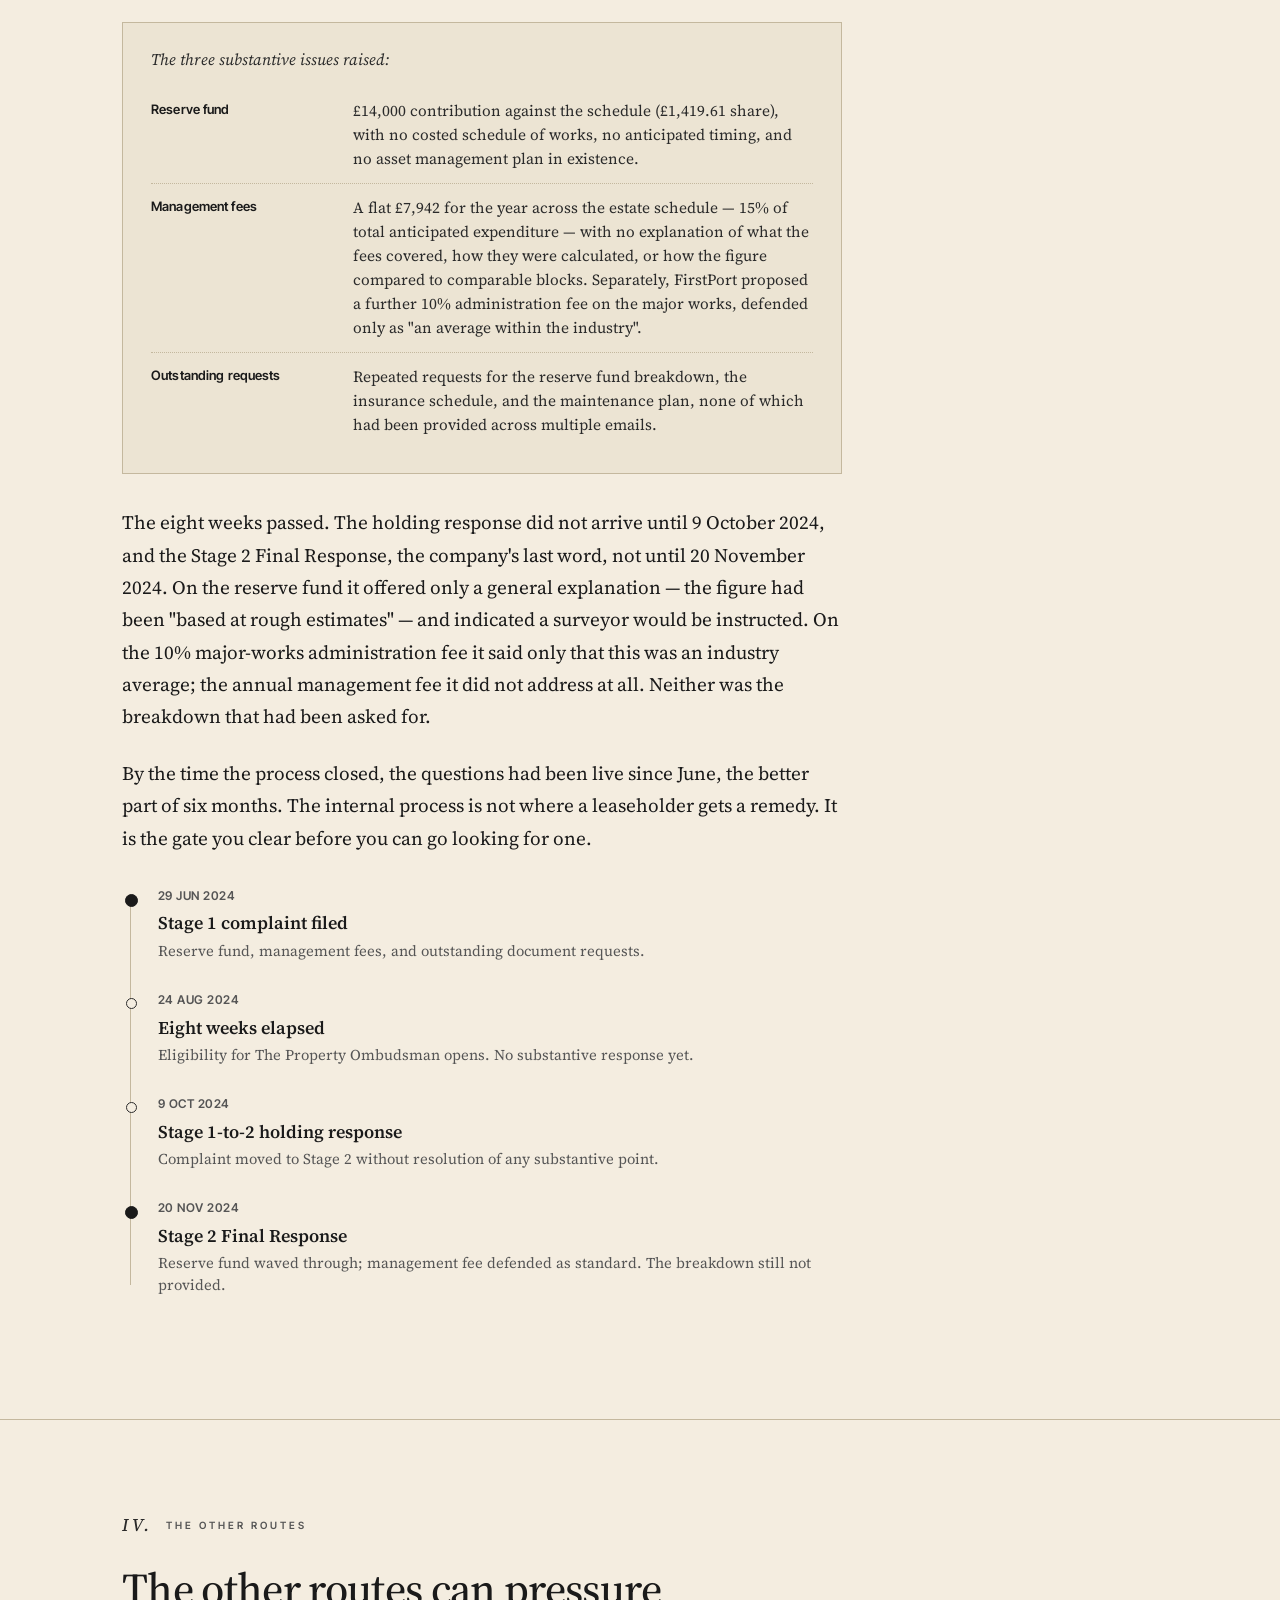
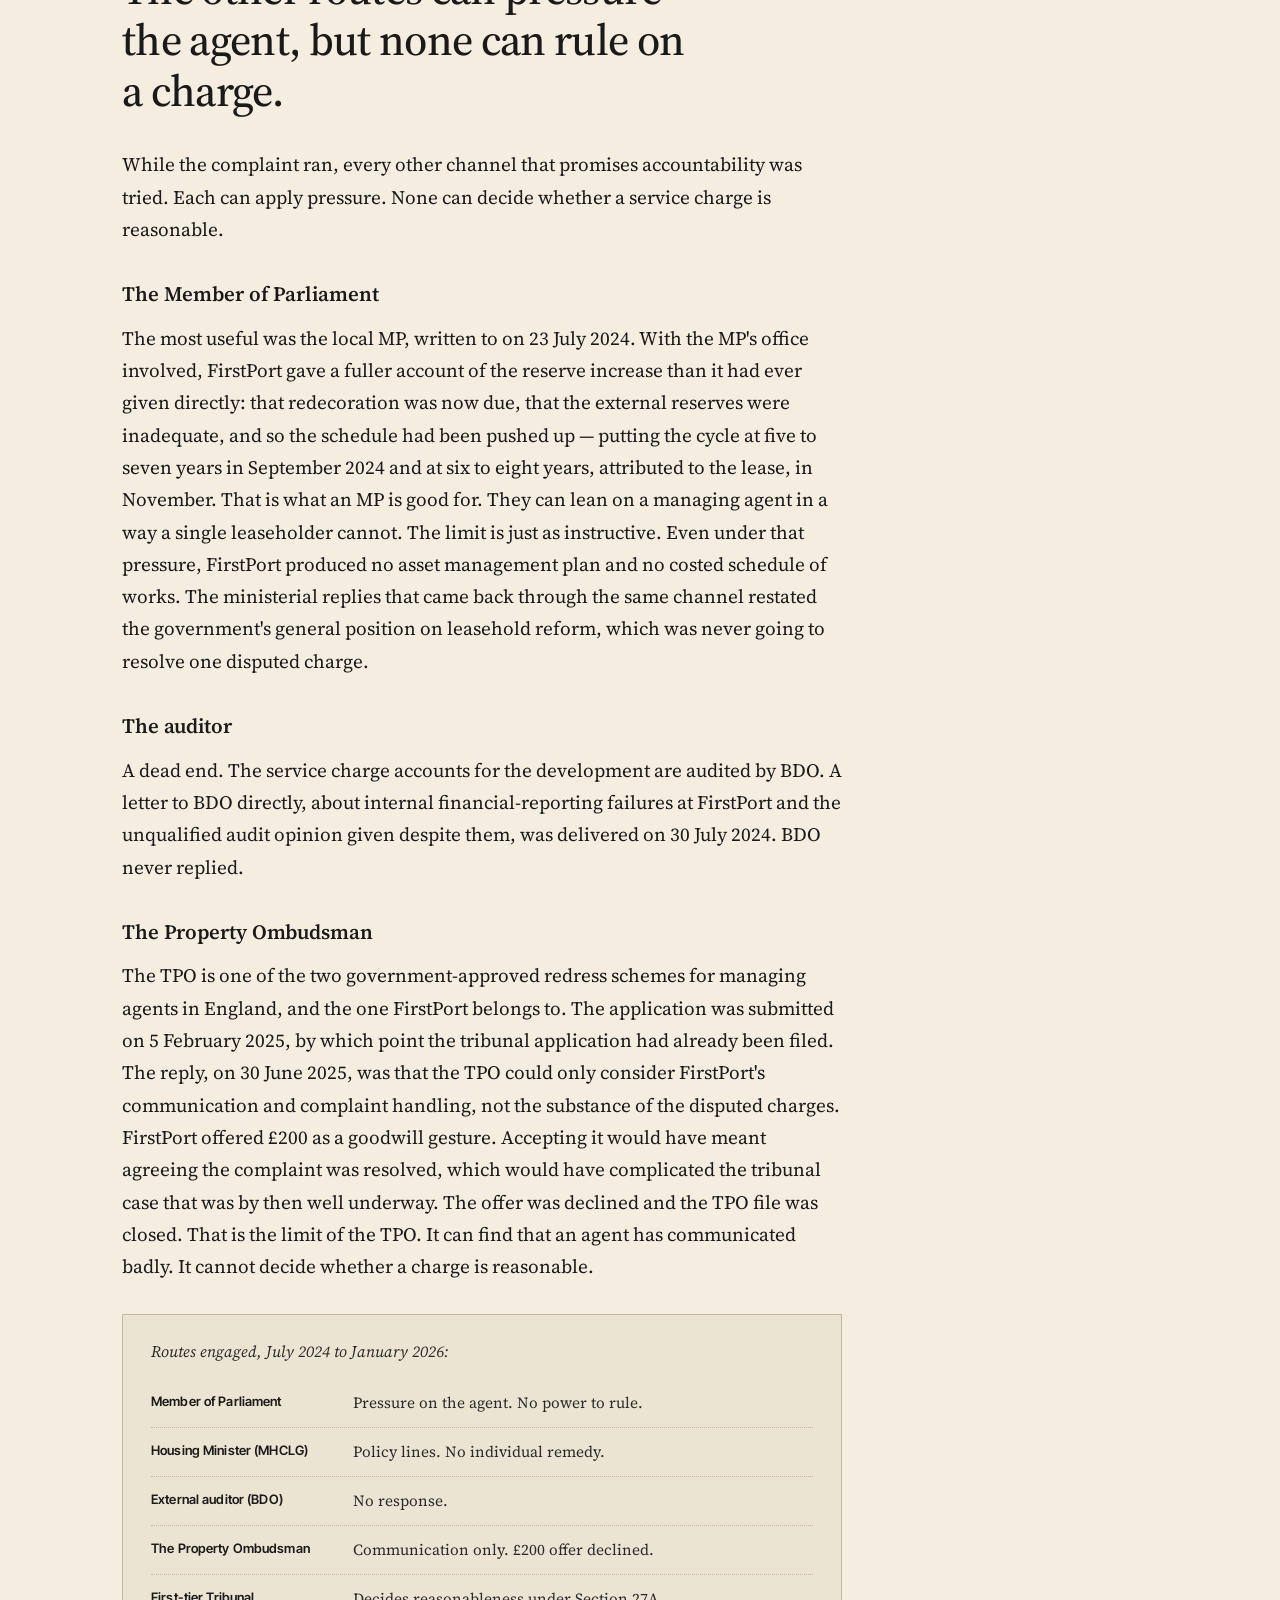
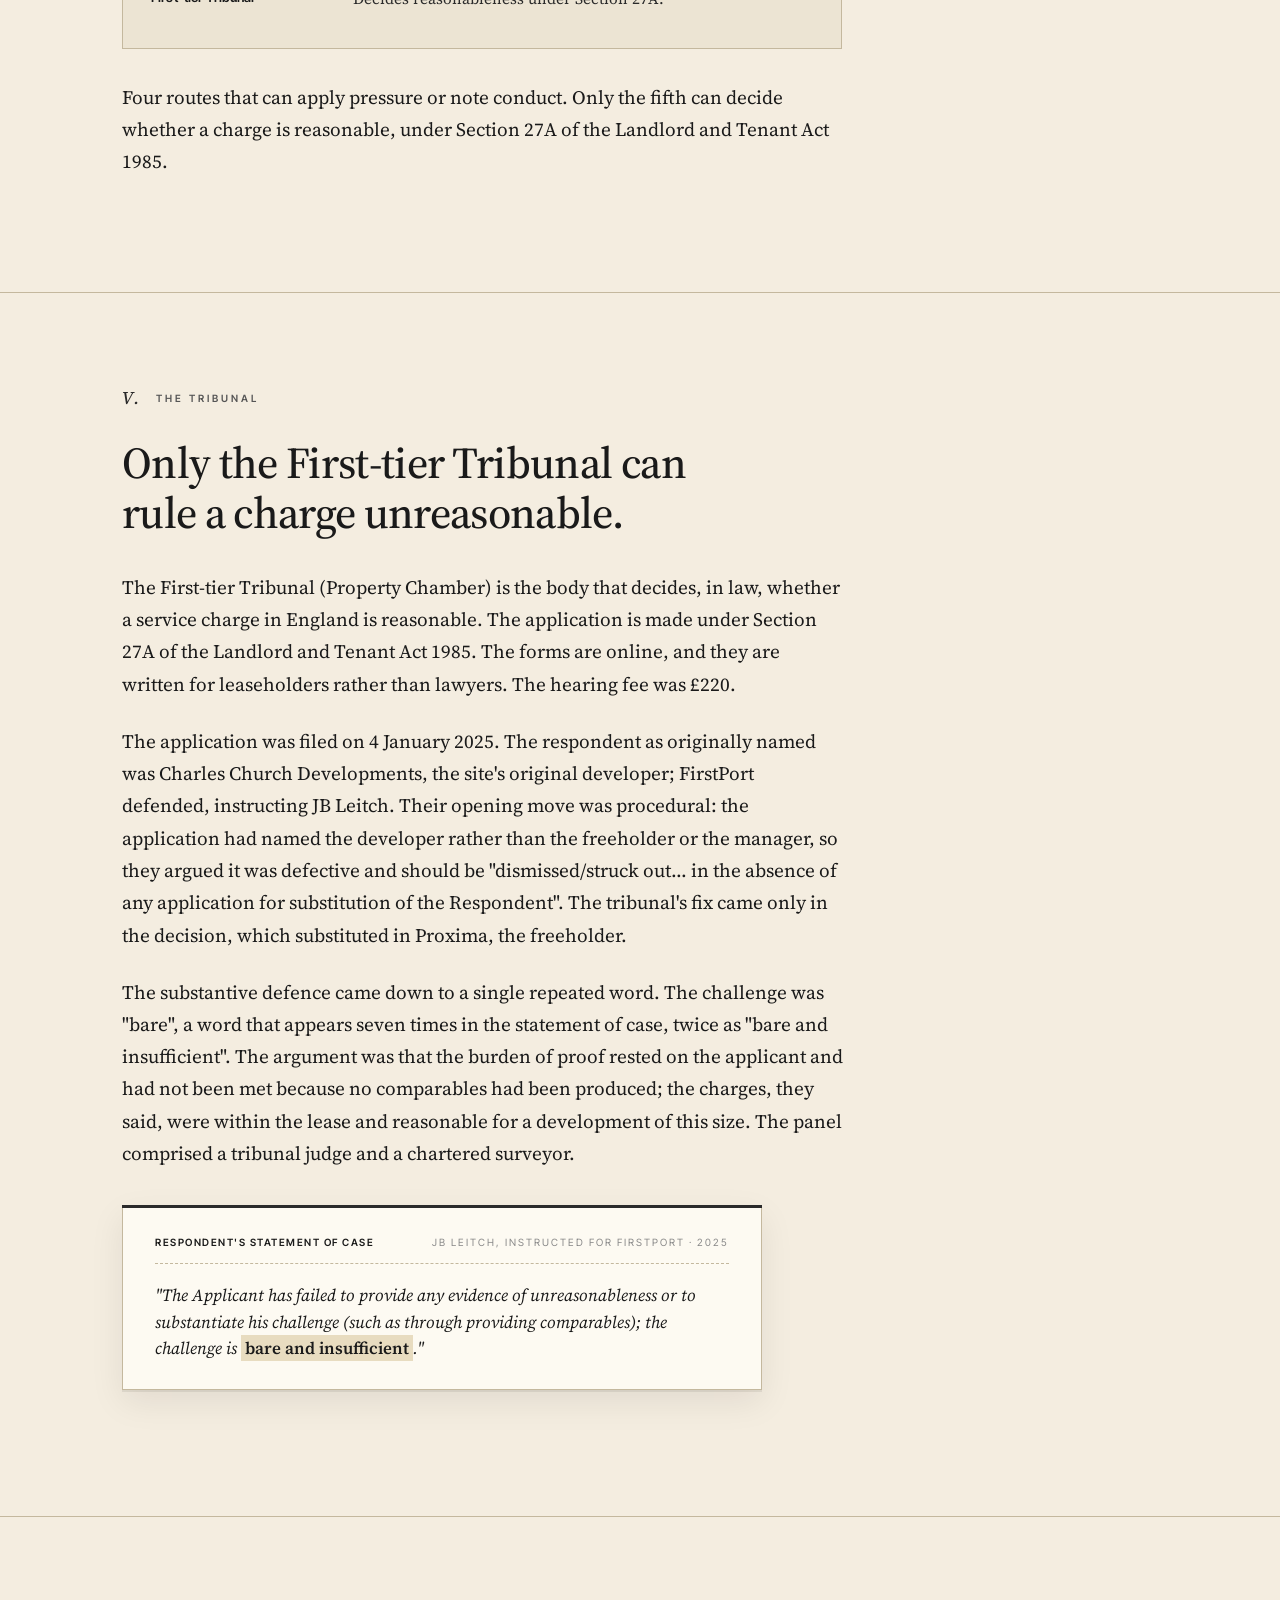
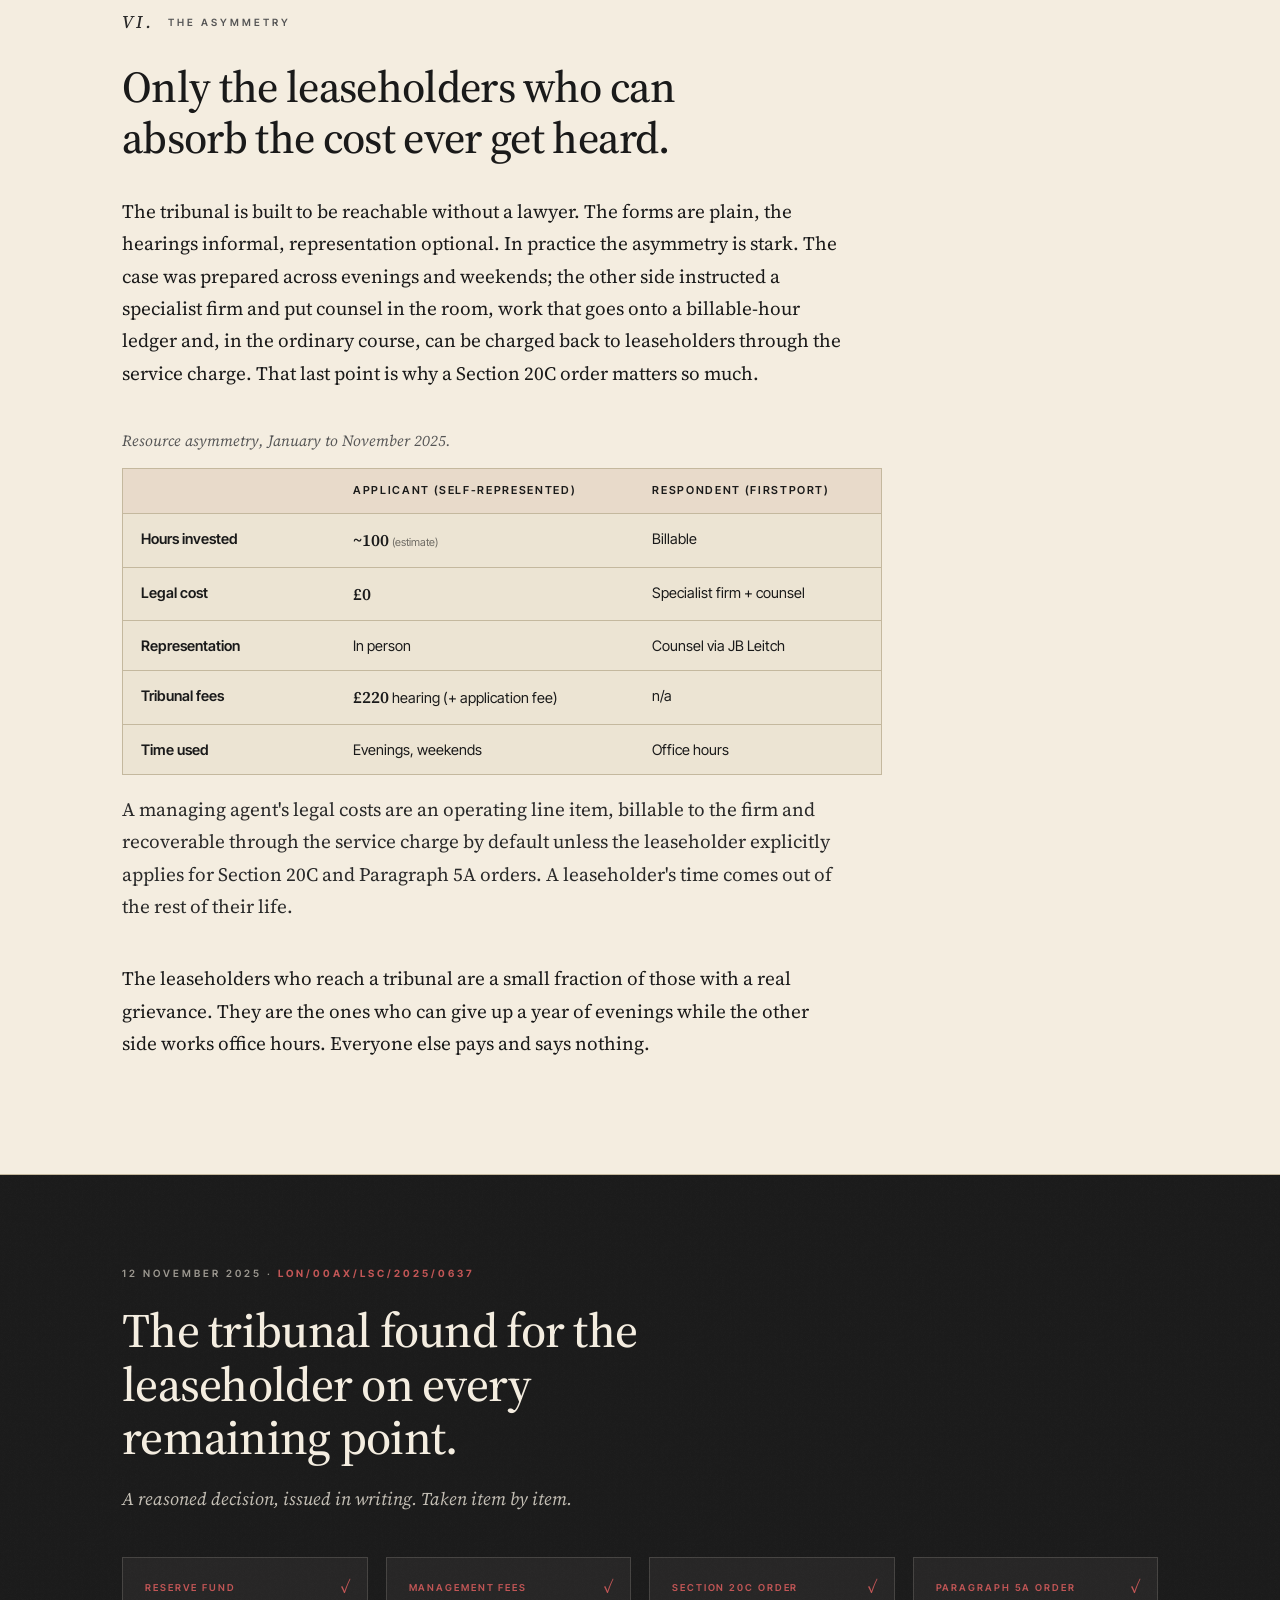
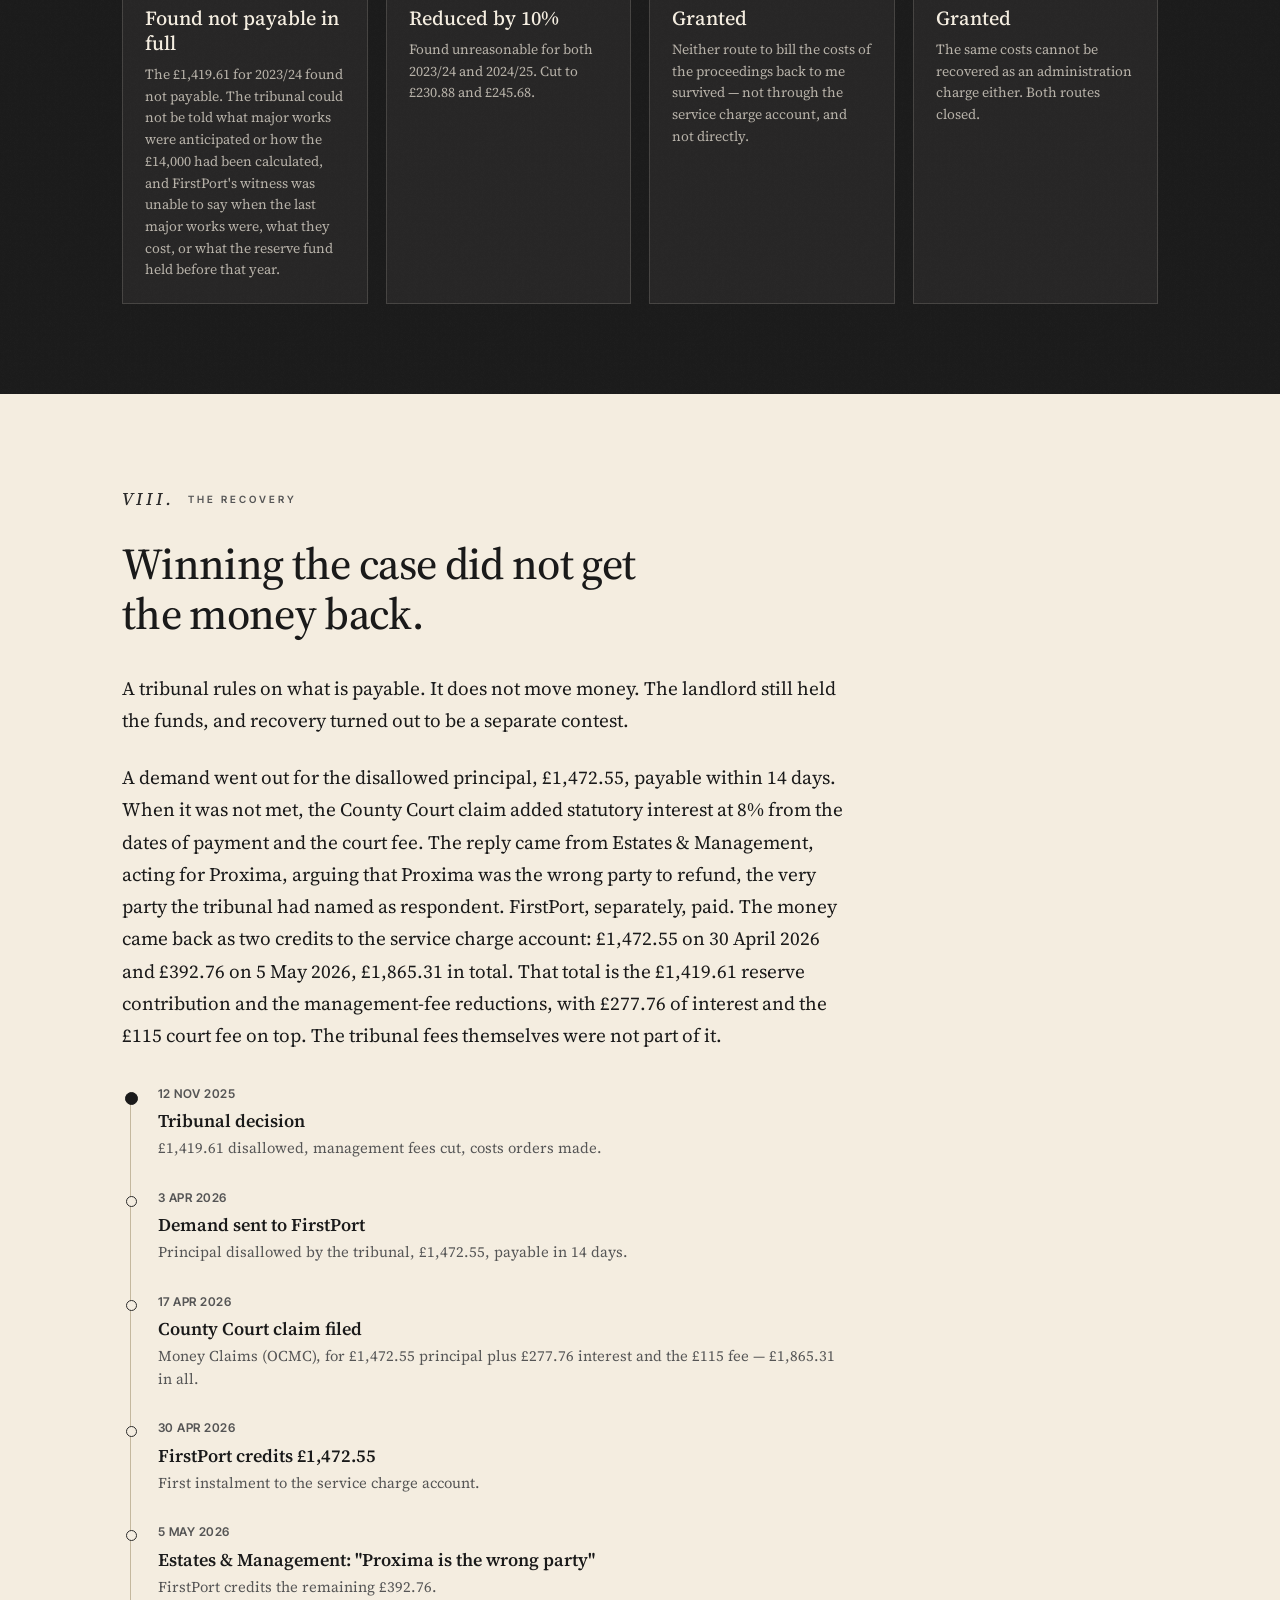
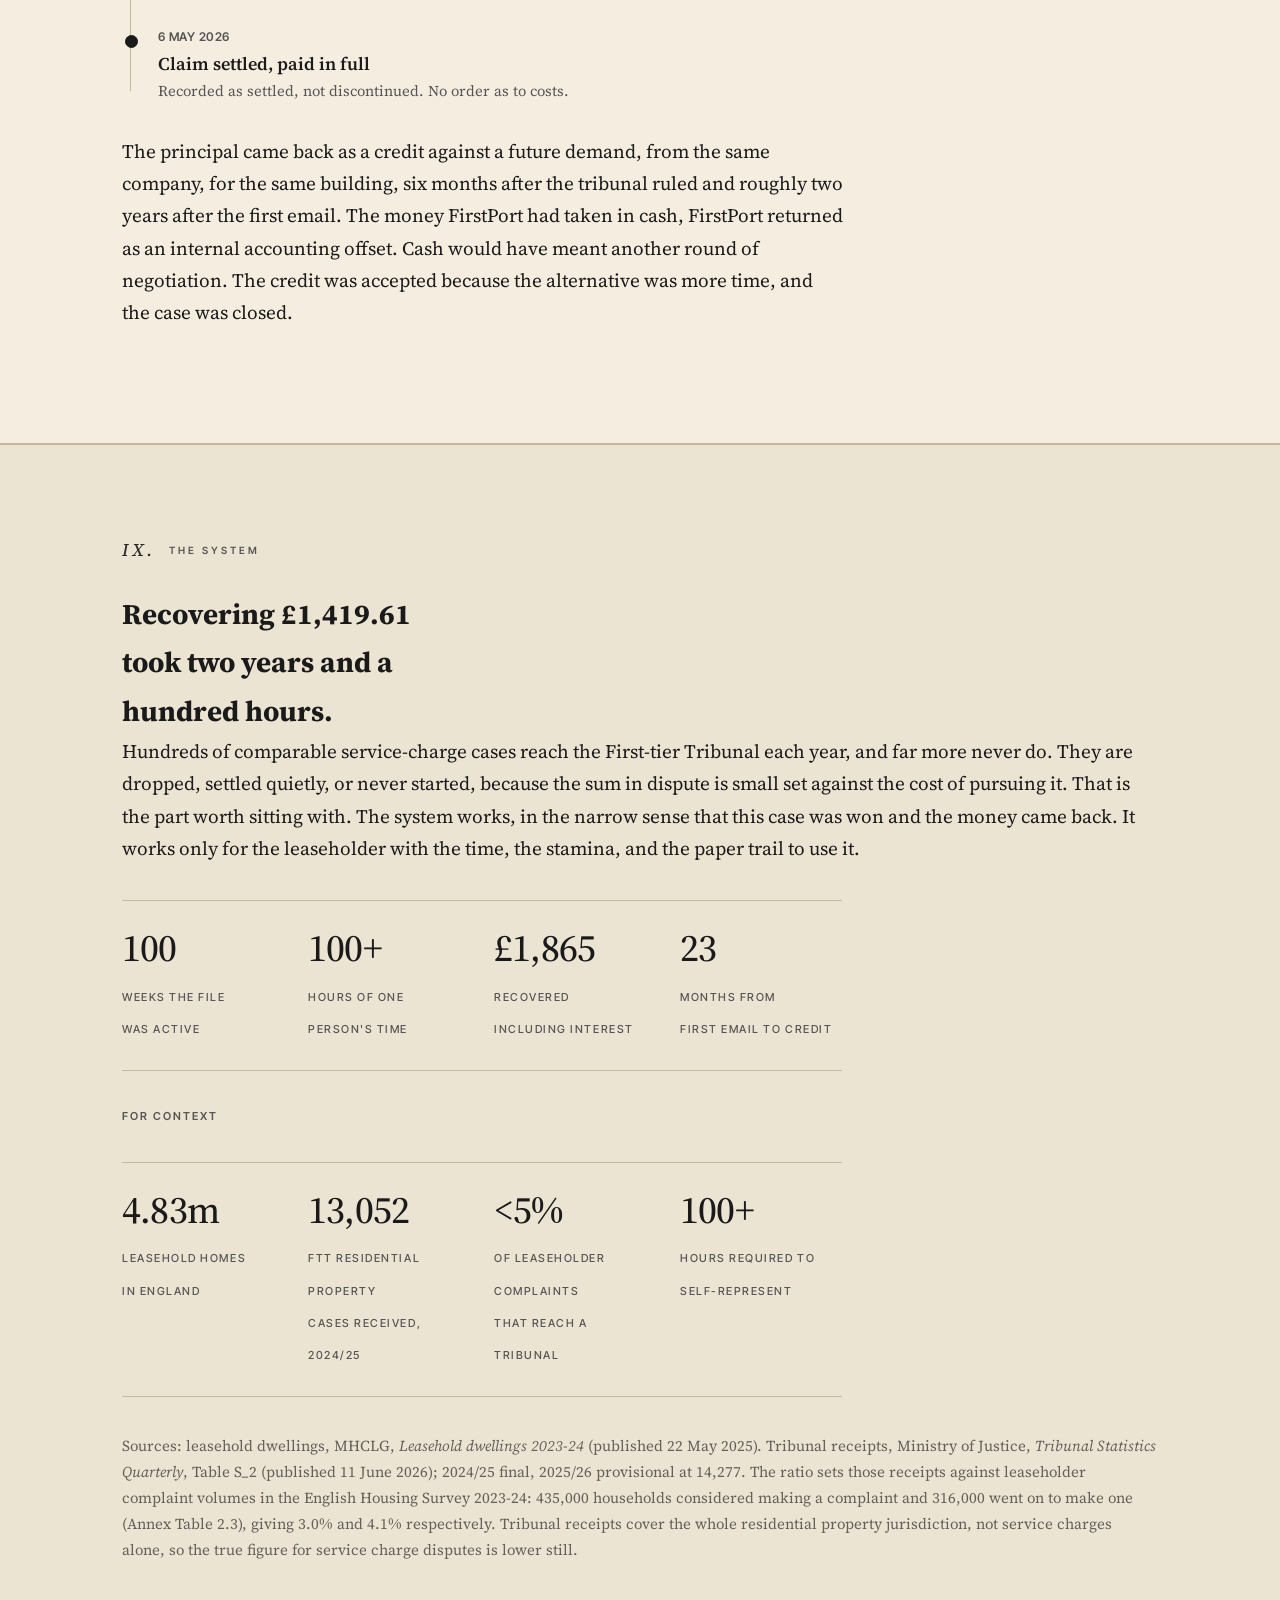
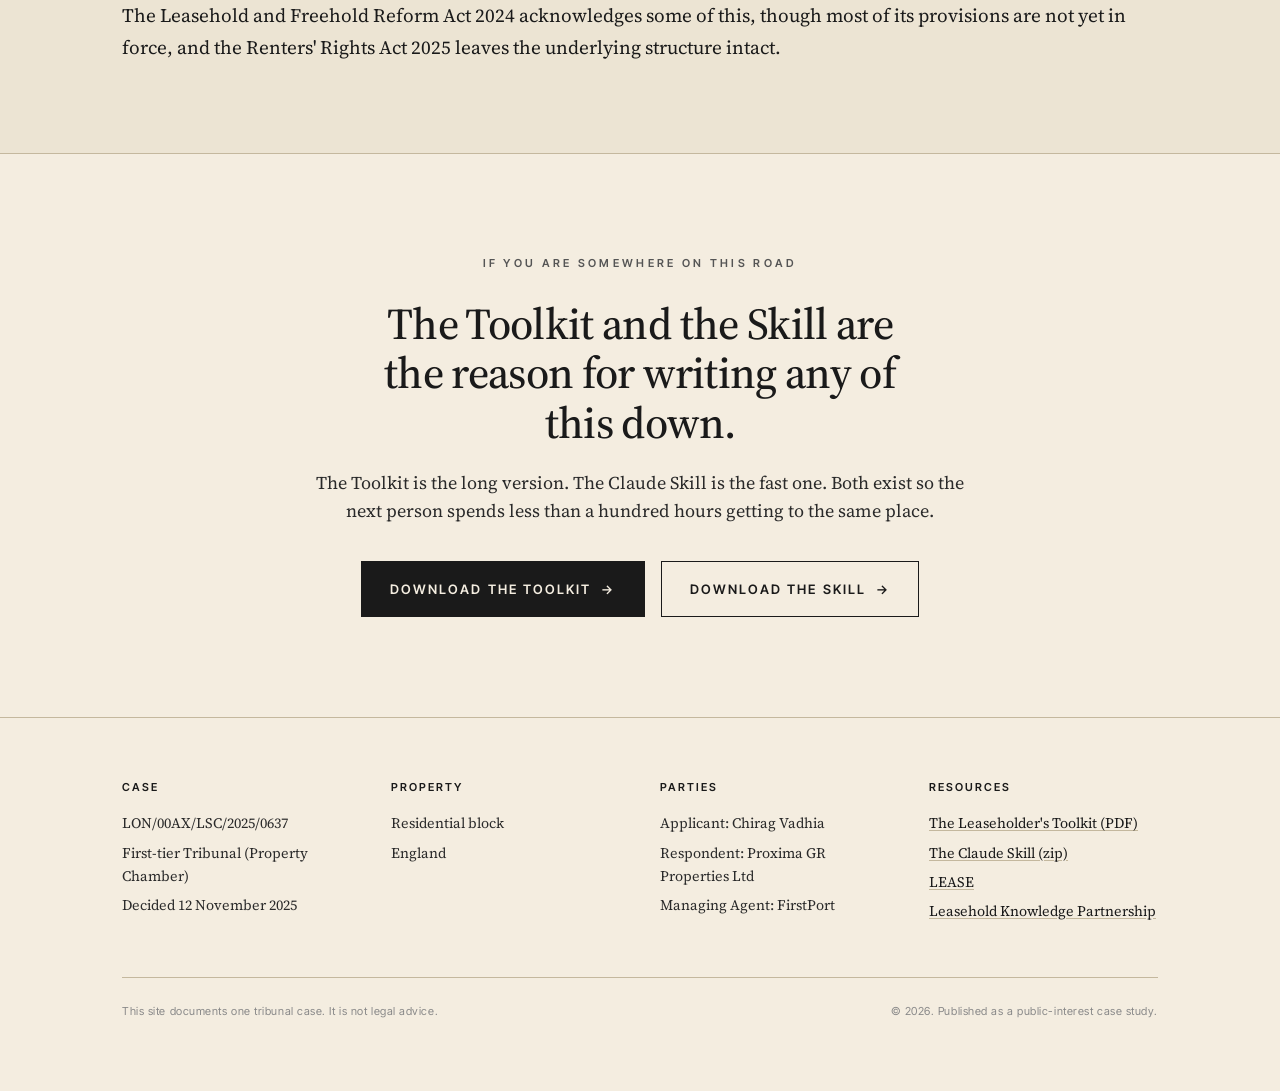
==== commit d62442b9: "Second design pass: navy palette, template panels, real decision flow Three reader-facing upgrades. " ====
--- a/index.html
+++ b/index.html
@@ -1255,7 +1255,7 @@
       <div class="resource-card">
         <div class="resource-tag">The Long Version</div>
         <h3>The Leaseholder's Toolkit</h3>
-        <div class="resource-meta">PDF · 95 pages · ~40,000 words · <a href="/toolkit.html">or read it online</a></div>
+        <div class="resource-meta">PDF · 98 pages · ~40,000 words · <a href="/toolkit.html">or read it online</a></div>
         <p>A phase-by-phase walkthrough of the whole process: from first noticing a problem, through the internal complaints process, external escalation, the First-tier Tribunal, and recovery. Templates, statutory references, and a step-by-step decision tree throughout.</p>
         <div class="disclaimer">Anonymous, generic, and free. Not legal advice.</div>
         <a href="/Leaseholders_Toolkit.pdf" class="resource-button">
